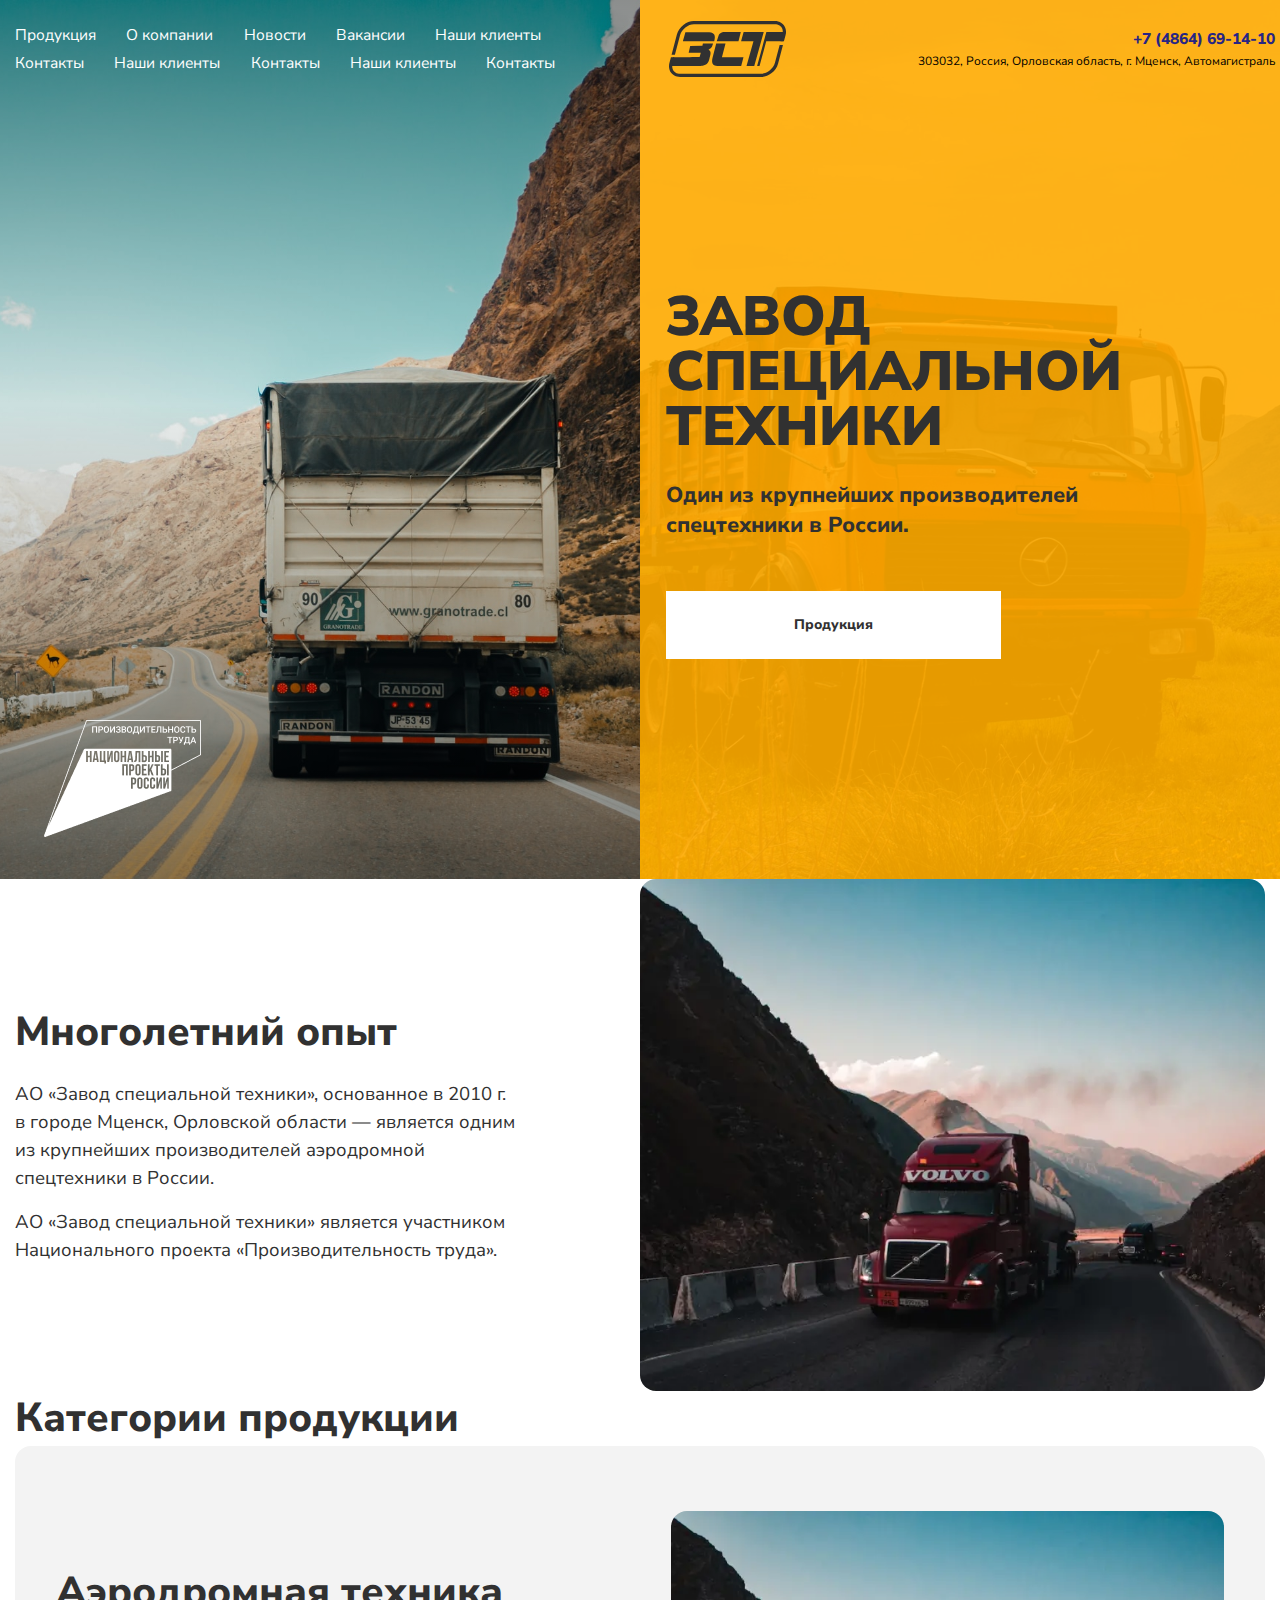
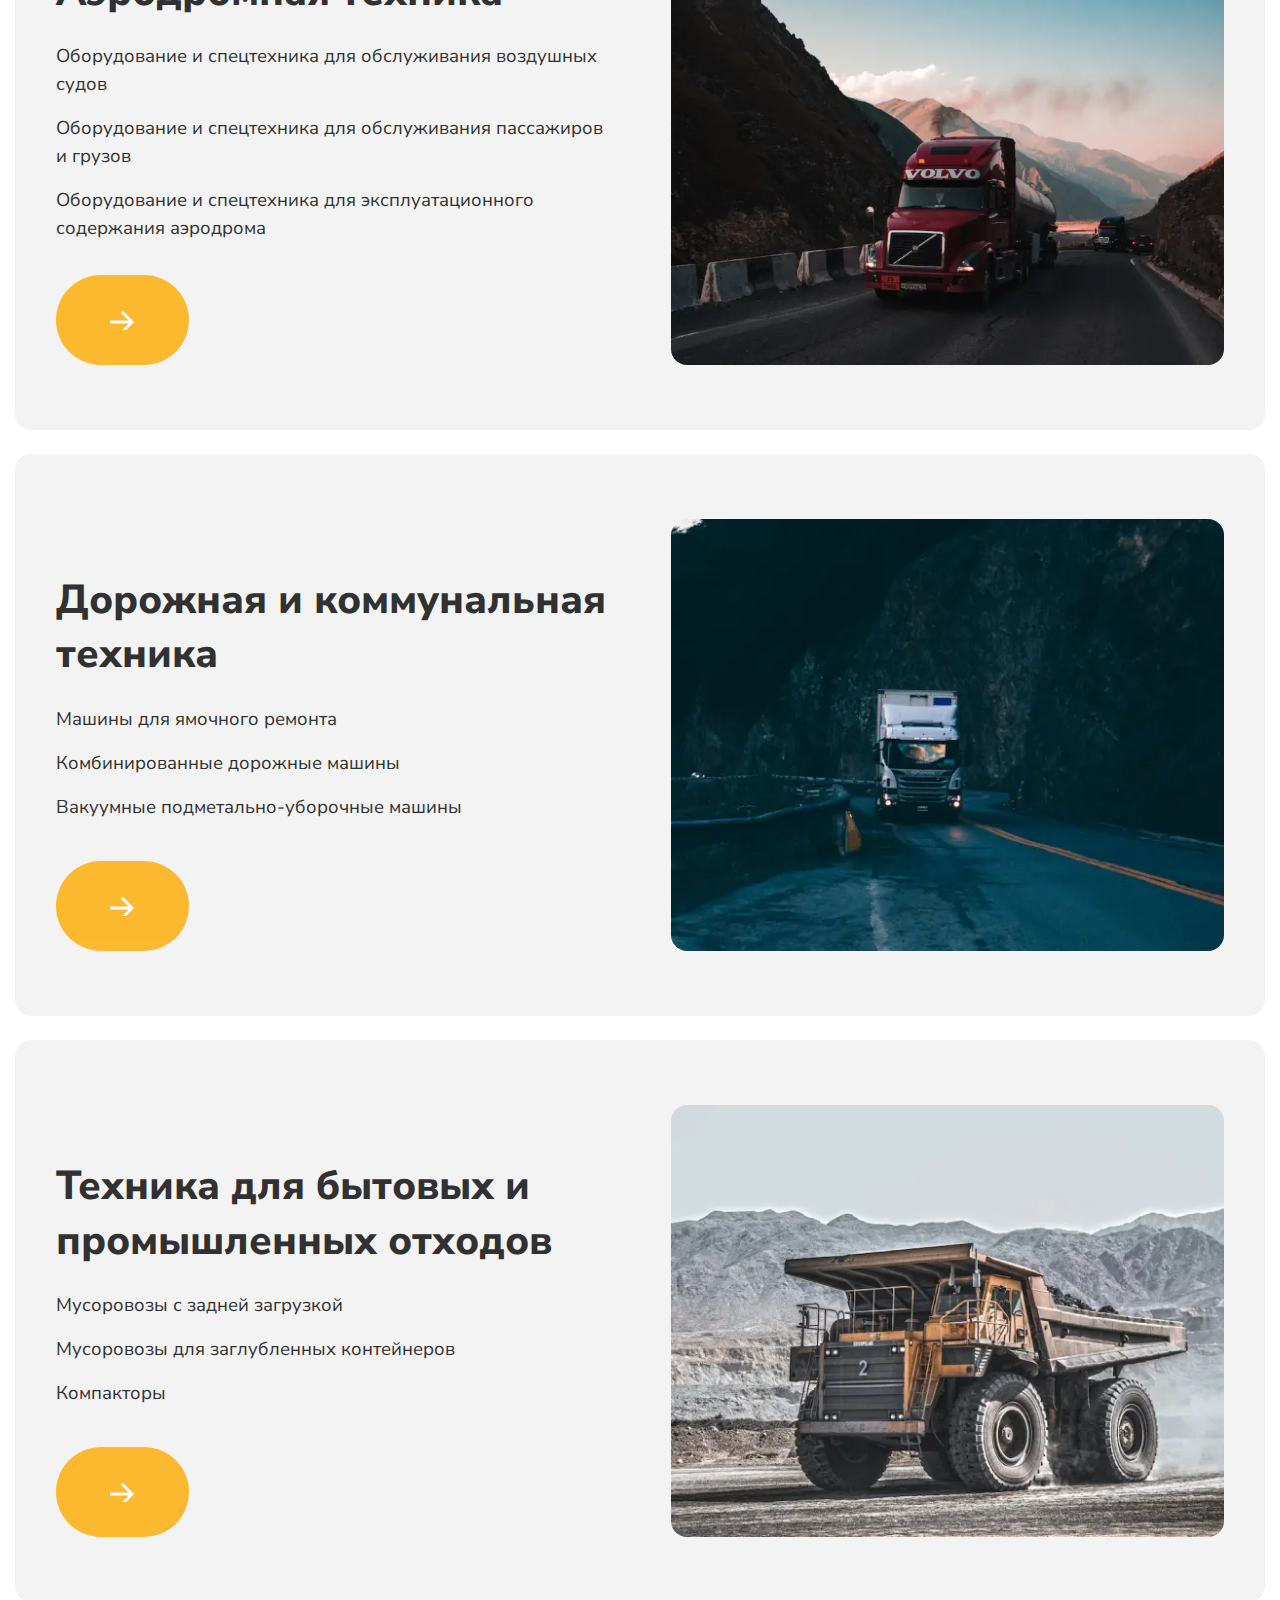
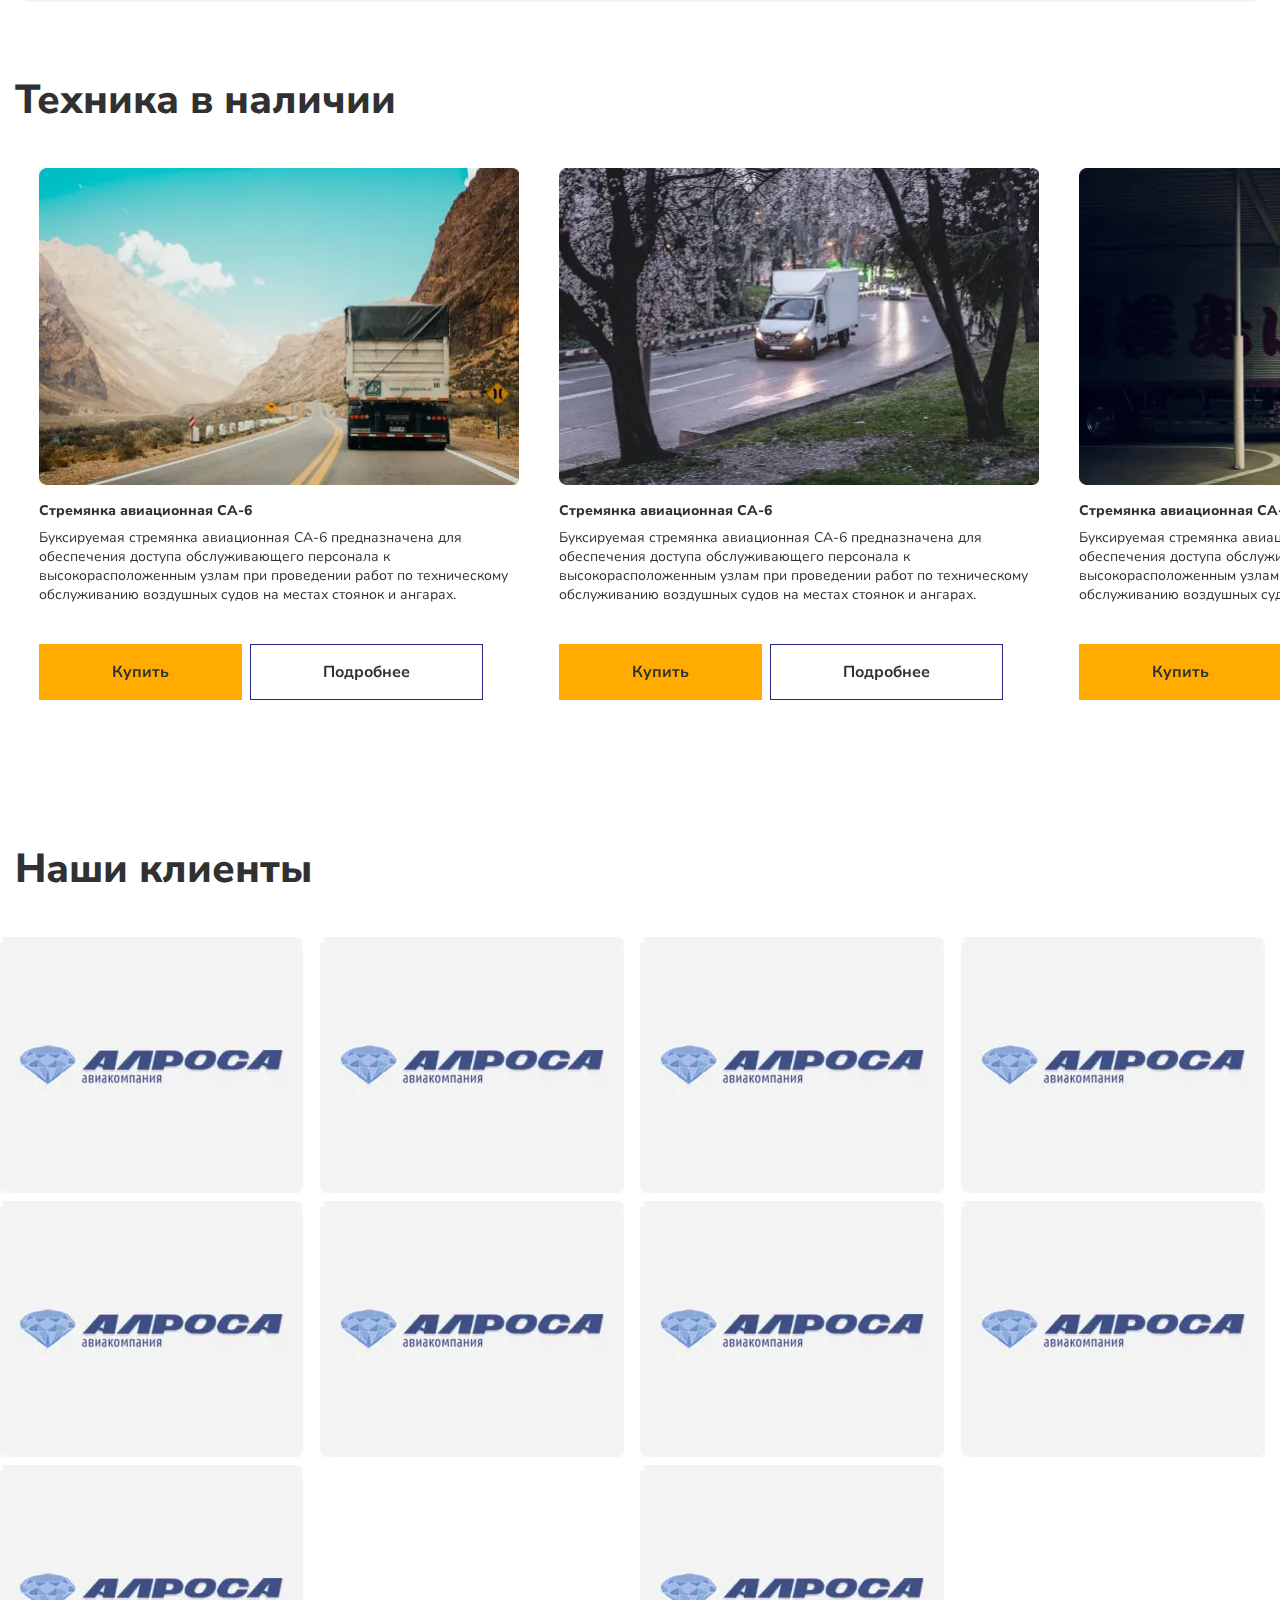
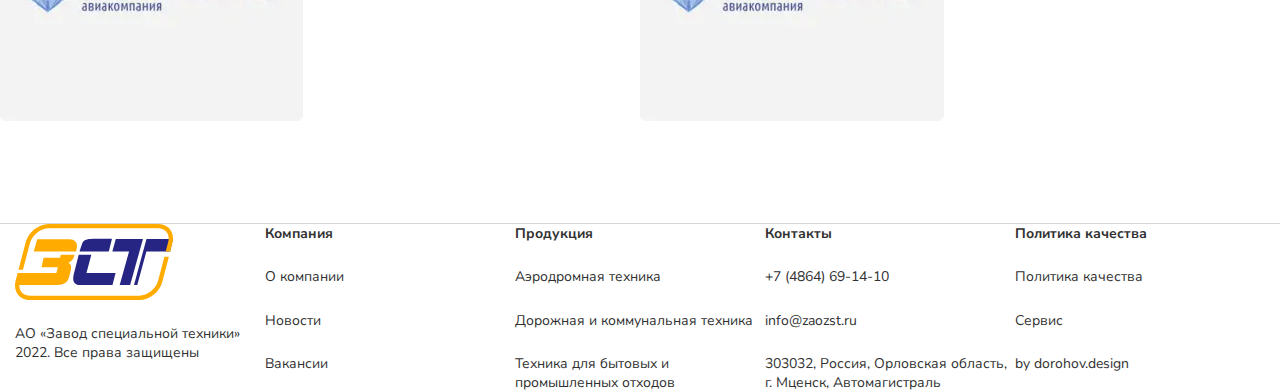
==== index.html @ 59c5faac "м3" ====
<!DOCTYPE html>
<html lang="ru">

<head>
	<title>Главная</title>
	<meta charset="UTF-8">
	<meta name="format-detection" content="telephone=no">
	<!-- <style>body{opacity: 0;}</style> -->
	<link rel="stylesheet" href="css/style.min.css?_v=20220920080223">
	<link rel="shortcut icon" href="favicon.ico">
	<!-- <meta name="robots" content="noindex, nofollow"> -->
	<meta name="viewport" content="width=device-width, initial-scale=1.0">
</head>

<body>
	<div class="wrapper">
		<header class="header">
			<div class="header__container header__container_wide">
				<div class="header__body">
					<div class="header__menu menu">
						<button type="button" class="menu__icon icon-menu"><span></span></button>
						<nav class="menu__body">
							<ul class="menu__list">
								<li class="menu__item"><a href="#" class="menu__link">Продукция</a></li>
								<li class="menu__item"><a href="#" class="menu__link">О компании</a></li>
								<li class="menu__item"><a href="#" class="menu__link">Новости</a></li>
								<li class="menu__item"><a href="#" class="menu__link">Вакансии</a></li>
								<li class="menu__item"><a href="#" class="menu__link">Наши клиенты</a></li>
								<li class="menu__item"><a href="#" class="menu__link">Контакты</a></li>
								<li class="menu__item"><a href="#" class="menu__link">Наши клиенты</a></li>
								<li class="menu__item"><a href="#" class="menu__link">Контакты</a></li>
								<li class="menu__item"><a href="#" class="menu__link">Наши клиенты</a></li>
								<li class="menu__item"><a href="#" class="menu__link">Контакты</a></li>
							</ul>
						</nav>
					</div>
					<div class="header__item">
						<a href="#" class="logo">
							<img class="logo__image" src="img/logo.svg" alt="logo">
						</a>
						<div data-da=".menu__body,767,last" class="header__info info-header">
							<div class="info-header__link">
								<a href="tel:+74864691410" class="callback">+7 (4864) 69-14-10</a>
							</div>
							<div class="info-header__mail">
								<a href="mailto:info@zaozst.ru" class="mail">info@zaozst.ru</a>
							</div>
							<a href="#" class="adress">303032, Россия, Орловская область,
								г. Мценск, Автомагистраль</a>
						</div>
					</div>
				</div>
			</div>
		</header>
		<main class="page">
			<div class="page__info info">
				<div class="info__content content-info">
					<div class="content-info__image"><img src="img/mainpage/info/info-second.svg" alt=""></div>
					<div class="content-info__container">
						<div class="content-info__body">
							<h1 class="content-info__title title">ЗАВОД СПЕЦИАЛЬНОЙ ТЕХНИКИ</h1>
							<p class="content-info__text">Один из крупнейших производителей
								спецтехники в России.</p>
							<a href="#" class="button">Продукция</a>
						</div>
					</div>
				</div>
				<div class="info__image">
					<img src="img/mainpage/info/info-first.svg" alt="image">
				</div>
			</div>
			<div class="experience">
				<div class="experience__container">
					<div class="experience__content">
						<h3 class="experience__subtitle subtitle">Многолетний опыт</h3>
						<p class="experience__text">АО «Завод специальной техники», основанное в 2010 г. в городе Мценск,
							Орловской области — является одним из крупнейших
							производителей аэродромной спецтехники в России.</p>
						<p class="experience__text">АО «Завод специальной техники» является участником Национального проекта
							«Производительность труда».</p>
					</div>
					<div class="experience__image">
						<picture><source srcset="img/mainpage/info/experience-image.webp" type="image/webp"><img src="img/mainpage/info/experience-image.jpg" alt="image"></picture>
					</div>
				</div>
			</div>
			<div class="categories">
				<div class="categories__container">
					<h2 class="categories__subtitle subtitle">Категории продукции</h2>
					<div class="categories__body">
						<div class="categories__item">
							<div class="categories__content">
								<div class="categories__inner">
									<h3 class="categories__subtitle-last subtitle">Аэродромная техника</h3>
									<ul class="categories__list">
										<li class="categories__item">
											Оборудование и спецтехника для обслуживания воздушных судов
										</li>
										<li class="categories__item">
											Оборудование и спецтехника для обслуживания пассажиров и грузов
										</li>
										<li class="categories__item">
											Оборудование и спецтехника для эксплуатационного содержания аэродрома
										</li>
									</ul>
								</div>
								<a href="#" class="arrow"></a>
							</div>
							<div class="categories__image">
								<picture><source srcset="img/mainpage/info/experience-image.webp" type="image/webp"><img src="img/mainpage/info/experience-image.jpg" alt="image"></picture>
							</div>
						</div>
					</div>
					<div class="categories__body">
						<div class="categories__item">
							<div class="categories__content">
								<div class="categories__inner">
									<h3 class="categories__subtitle-last subtitle">Дорожная и
										коммунальная техника</h3>
									<ul class="categories__list">
										<li class="categories__item">
											Машины для ямочного ремонта
										</li>
										<li class="categories__item">
											Комбинированные дорожные машины
										</li>
										<li class="categories__item">
											Вакуумные подметально-уборочные машины
										</li>
									</ul>
								</div>
								<a href="#" class="arrow"></a>
							</div>
							<div class="categories__image">
								<picture><source srcset="img/mainpage/info/01.webp" type="image/webp"><img src="img/mainpage/info/01.jpg" alt="image"></picture>
							</div>
						</div>
					</div>
					<div class="categories__body">
						<div class="categories__item">
							<div class="categories__content">
								<div class="categories__inner">
									<h3 class="categories__subtitle-last subtitle">Техника для бытовых
										и
										промышленных отходов</h3>
									<ul class="categories__list">
										<li class="categories__item">
											Мусоровозы с задней загрузкой
										</li>
										<li class="categories__item">
											Мусоровозы для заглубленных контейнеров
										</li>
										<li class="categories__item">
											Компакторы
										</li>
									</ul>
								</div>
								<a href="#" class="arrow"></a>
							</div>
							<div class="categories__image">
								<picture><source srcset="img/mainpage/info/02.webp" type="image/webp"><img src="img/mainpage/info/02.jpg" alt="image"></picture>
							</div>
						</div>
					</div>
				</div>
			</div>
			<div class="equipment">
				<div class="equipment__container">
					<h3 class="equipment__subtitle subtitle">Техника в наличии</h3>
				</div>
				<div class="equipment__slider swiper">
					<div class="equipment__wrapper swiper-wrapper">
						<div class="equipment__slide swiper-slide slide-equipment">
							<div class="slide-equipment__body">
								<div class="slide-equipment__image">
									<picture><source srcset="img/mainpage/info/small-head.webp" type="image/webp"><img src="img/mainpage/info/small-head.jpg" alt="image"></picture>
								</div>
								<div class="slide-equipment__content">
									<h3 class="slide-equipment__label label">Стремянка авиационная СА-6</h3>
									<p class="slide-equipment__text">Буксируемая стремянка авиационная СА-6 предназначена
										для обеспечения доступа обслуживающего персонала
										к высокорасположенным узлам при проведении работ
										по техническому обслуживанию воздушных судов на местах
										стоянок и ангарах.</p>
								</div>
								<div class="slide-equipment__buttons">
									<a href="#" class="buy">Купить</a>
									<a href="#" class="more">Подробнее</a>
								</div>
							</div>
						</div>
						<div class="equipment__slide swiper-slide slide-equipment">
							<div class="slide-equipment__body">
								<div class="slide-equipment__image">
									<picture><source srcset="img/mainpage/info/ca-6.webp" type="image/webp"><img src="img/mainpage/info/ca-6.jpg" alt="image"></picture>
								</div>
								<div class="slide-equipment__content">
									<h3 class="slide-equipment__label label">Стремянка авиационная СА-6</h3>
									<p class="slide-equipment__text">Буксируемая стремянка авиационная СА-6 предназначена
										для обеспечения доступа обслуживающего персонала
										к высокорасположенным узлам при проведении работ
										по техническому обслуживанию воздушных судов на местах
										стоянок и ангарах.</p>
								</div>
								<div class="slide-equipment__buttons">
									<a href="#" class="buy">Купить</a>
									<a href="#" class="more">Подробнее</a>
								</div>
							</div>
						</div>
						<div class="equipment__slide swiper-slide slide-equipment">
							<div class="slide-equipment__body">
								<div class="slide-equipment__image">
									<picture><source srcset="img/mainpage/info/03.webp" type="image/webp"><img src="img/mainpage/info/03.jpg" alt="image"></picture>
								</div>
								<div class="slide-equipment__content">
									<h3 class="slide-equipment__label label">Стремянка авиационная СА-6</h3>
									<p class="slide-equipment__text">Буксируемая стремянка авиационная СА-6 предназначена
										для обеспечения доступа обслуживающего персонала
										к высокорасположенным узлам при проведении работ
										по техническому обслуживанию воздушных судов на местах
										стоянок и ангарах.</p>
								</div>
								<div class="slide-equipment__buttons">
									<a href="#" class="buy">Купить</a>
									<a href="#" class="more">Подробнее</a>
								</div>
							</div>
						</div>
						<div class="equipment__slide swiper-slide slide-equipment">
							<div class="slide-equipment__body">
								<div class="slide-equipment__image">
									<picture><source srcset="img/mainpage/info/04.webp" type="image/webp"><img src="img/mainpage/info/04.jpg" alt="image"></picture>
								</div>
								<div class="slide-equipment__content">
									<h3 class="slide-equipment__label label">Стремянка авиационная СА-6</h3>
									<p class="slide-equipment__text">Буксируемая стремянка авиационная СА-6 предназначена
										для обеспечения доступа обслуживающего персонала
										к высокорасположенным узлам при проведении работ
										по техническому обслуживанию воздушных судов на местах
										стоянок и ангарах.</p>
								</div>
								<div class="slide-equipment__buttons">
									<a href="#" class="buy">Купить</a>
									<a href="#" class="more">Подробнее</a>
								</div>
							</div>
						</div>
						<div class="equipment__slide swiper-slide slide-equipment">
							<div class="slide-equipment__body">
								<div class="slide-equipment__image">
									<picture><source srcset="img/mainpage/info/small-head.webp" type="image/webp"><img src="img/mainpage/info/small-head.jpg" alt="image"></picture>
								</div>
								<div class="slide-equipment__content">
									<h3 class="slide-equipment__label label">Стремянка авиационная СА-6</h3>
									<p class="slide-equipment__text">Буксируемая стремянка авиационная СА-6 предназначена
										для обеспечения доступа обслуживающего персонала
										к высокорасположенным узлам при проведении работ
										по техническому обслуживанию воздушных судов на местах
										стоянок и ангарах.</p>
								</div>
								<div class="slide-equipment__buttons">
									<a href="#" class="buy">Купить</a>
									<a href="#" class="more">Подробнее</a>
								</div>
							</div>
						</div>
					</div>
				</div>
			</div>
			<div class="our-clients">
				<div class="our-clients__container">
					<h3 class="equipment__subtitle subtitle">Наши клиенты</h3>
					<div class="our-clients__items">
						<div class="our-clients__item">
							<picture><source srcset="img/mainpage/info/client.webp" type="image/webp"><img src="img/mainpage/info/client.jpg" alt="image"></picture>
						</div>
						<div class="our-clients__item">
							<picture><source srcset="img/mainpage/info/client.webp" type="image/webp"><img src="img/mainpage/info/client.jpg" alt="image"></picture>
						</div>
						<div class="our-clients__item">
							<picture><source srcset="img/mainpage/info/client.webp" type="image/webp"><img src="img/mainpage/info/client.jpg" alt="image"></picture>
						</div>
						<div class="our-clients__item">
							<picture><source srcset="img/mainpage/info/client.webp" type="image/webp"><img src="img/mainpage/info/client.jpg" alt="image"></picture>
						</div>
						<div class="our-clients__item">
							<picture><source srcset="img/mainpage/info/client.webp" type="image/webp"><img src="img/mainpage/info/client.jpg" alt="image"></picture>
						</div>
						<div class="our-clients__item">
							<picture><source srcset="img/mainpage/info/client.webp" type="image/webp"><img src="img/mainpage/info/client.jpg" alt="image"></picture>
						</div>
						<div class="our-clients__item">
							<picture><source srcset="img/mainpage/info/client.webp" type="image/webp"><img src="img/mainpage/info/client.jpg" alt="image"></picture>
						</div>
						<div class="our-clients__item">
							<picture><source srcset="img/mainpage/info/client.webp" type="image/webp"><img src="img/mainpage/info/client.jpg" alt="image"></picture>
						</div>
						<div class="our-clients__item">
							<picture><source srcset="img/mainpage/info/client.webp" type="image/webp"><img src="img/mainpage/info/client.jpg" alt="image"></picture>
						</div>
						<div class="our-clients__item">
							<picture><source srcset="img/mainpage/info/client.webp" type="image/webp"><img src="img/mainpage/info/client.jpg" alt="image"></picture>
						</div>
					</div>
				</div>
			</div>
		</main>
		<footer class="footer">
			<div class="footer__container">
				<div class="footer__items">
					<div class="footer__item item-footer ">
						<a href="#" class="logo-colorful">
							<img src="img/mainpage/info/logo-col.svg" alt="logo">
						</a>
						<a href="#" class="item-footer__link">АО «Завод специальной техники»
							2022. Все права защищены</a>
					</div>
					<div class="footer__item item-footer">
						<h4 class="headline">Компания</h4>
						<ul class="item-footer__list">
							<li class="item-footer__item">
								<a href="#" class="item-footer__link">О компании</a>
							</li>
							<li class="item-footer__item">
								<a href="#" class="item-footer__link">Новости</a>
							</li>
							<li class="item-footer__item">
								<a href="#" class="item-footer__link">Вакансии</a>
							</li>
						</ul>
					</div>
					<div class="footer__item item-footer">
						<h4 class="headline">Продукция</h4>
						<ul class="item-footer__list">
							<li class="item-footer__item">
								<a href="#" class="item-footer__link">Аэродромная
									техника</a>
							</li>
							<li class="item-footer__item">
								<a href="#" class="item-footer__link">Дорожная и
									коммунальная техника</a>
							</li>
							<li class="item-footer__item">
								<a href="#" class="item-footer__link">Техника для бытовых
									и
									промышленных отходов</a>
							</li>
						</ul>
					</div>
					<div class="footer__item item-footer">
						<h4 class="headline">Контакты</h4>
						<ul class="item-footer__list">
							<li class="item-footer__item">
								<a href="#" class="item-footer__link">+7 (4864) 69-14-10
								</a>
							</li>
							<li class="item-footer__item">
								<a href="#" class="item-footer__link">info@zaozst.ru
								</a>
							</li>
							<li class="item-footer__item">
								<a href="#" class="item-footer__link">
									303032, Россия, Орловская область,
									г. Мценск, Автомагистраль
								</a>
							</li>
						</ul>
					</div>
					<div class="footer__item item-footer">
						<h4 class="headline">Политика качества</h4>
						<ul class="item-footer__list">
							<li class="item-footer__item">
								<a href="#" class="item-footer__link">Политика качества</a>
							</li>
							<li class="item-footer__item">
								<a href="#" class="item-footer__link">Сервис</a>
							</li>
							<li class="item-footer__item">
								<a href="#" class="item-footer__link">by dorohov.design</a>
							</li>
						</ul>
					</div>
				</div>
			</div>
		</footer>
	</div>
	<!-- 
<div id="popup" aria-hidden="true" class="popup">
	<div class="popup__wrapper">
		<div class="popup__content">
			<button data-close type="button" class="popup__close">Закрыть</button>
			<div class="popup__text">
			</div>
		</div>
	</div>
</div>
 -->

	<script src="js/app.min.js?_v=20220920080223"></script>
</body>

</html>
---- css/style.min.css ----
@charset "UTF-8";@import url(https://fonts.googleapis.com/css?family=Nunito+Sans:regular,600,800,900&display=swap);*{padding:0;margin:0;border:0}*,:after,:before{-webkit-box-sizing:border-box;box-sizing:border-box}body,html{height:100%;min-width:320px}body{color:#313131;line-height:1;font-family:"Nunito Sans";font-size:.875rem;-ms-text-size-adjust:100%;-moz-text-size-adjust:100%;-webkit-text-size-adjust:100%;-webkit-font-smoothing:antialiased;-moz-osx-font-smoothing:grayscale}button,input,textarea{font-family:"Nunito Sans";font-size:inherit}button{cursor:pointer;color:inherit;background-color:inherit}a{color:inherit}a:link,a:visited{text-decoration:none}a:hover{text-decoration:none}ul li{list-style:none}img{vertical-align:top}h1,h2,h3,h4,h5,h6{font-weight:inherit;font-size:inherit}.menu-open body{background:rgba(49,49,49,.5058823529);opacity:.8;border-radius:0}.lock body{overflow:hidden;-ms-touch-action:none;touch-action:none}.wrapper{min-height:100%;display:-webkit-box;display:-ms-flexbox;display:flex;-webkit-box-orient:vertical;-webkit-box-direction:normal;-ms-flex-direction:column;flex-direction:column;overflow:hidden}.wrapper>main{-webkit-box-flex:1;-ms-flex:1 1 auto;flex:1 1 auto}.wrapper>*{min-width:0}[class*=__container]{max-width:95.125rem;-webkit-box-sizing:content-box;box-sizing:content-box;margin:0 auto;padding:0 .9375rem}[class*=__container_wide]{max-width:109.6875rem;padding:0 32px}[class*=-ibg]{position:relative}[class*=-ibg] img{position:absolute;width:100%;height:100%;top:0;left:0;-o-object-fit:cover;object-fit:cover}[class*=-ibg_contain] img{-o-object-fit:contain;object-fit:contain}.title{font-weight:900;line-height:.9886363636}@supports (font-size:clamp(3.125rem ,1.9516932271rem + 1.8924302789vw ,5.5rem)){.title{font-size:clamp(3.125rem ,1.9516932271rem + 1.8924302789vw ,5.5rem)}}@supports not (font-size:clamp(3.125rem ,1.9516932271rem + 1.8924302789vw ,5.5rem)){.title{font-size:calc(3.125rem + 2.375 * (100vw - 62rem)/ 125.5)}}.button{background-color:#fff;font-weight:800;line-height:1.375;display:inline-block;padding:24px 128px;-webkit-transition:all .2s ease 0s;-o-transition:all .2s ease 0s;transition:all .2s ease 0s}@supports (font-size:clamp(1.5rem ,1.5rem + 0vw ,1.5rem)){.button{font-size:clamp(1.5rem ,1.5rem + 0 ,1.5rem)}}@supports not (font-size:clamp(1.5rem ,1.5rem + 0vw ,1.5rem)){.button{font-size:calc(1.5rem + 0 * (100vw - 20rem)/ 77)}}.subtitle{font-weight:800;line-height:1.3541666667}@supports (font-size:clamp(1.5rem ,-0.0278514589rem + 3.1830238727vw ,3rem)){.subtitle{font-size:clamp(1.5rem ,-.0278514589rem + 3.1830238727vw ,3rem)}}@supports not (font-size:clamp(1.5rem ,-0.0278514589rem + 3.1830238727vw ,3rem)){.subtitle{font-size:calc(1.5rem + 1.5 * (100vw - 48rem)/ 47.125)}}.header{position:absolute;top:0;left:0;width:100%;z-index:500}@supports (height:clamp(4rem ,1.7082228117rem + 4.774535809vw ,6.25rem)){.header{height:clamp(4rem ,1.7082228117rem + 4.774535809vw ,6.25rem)}}@supports not (height:clamp(4rem ,1.7082228117rem + 4.774535809vw ,6.25rem)){.header{height:calc(4rem + 2.25 * (100vw - 48rem)/ 47.125)}}.header__inner{-webkit-box-flex:1;-ms-flex-positive:1;flex-grow:1}.header__body{display:-webkit-box;display:-ms-flexbox;display:flex;-webkit-box-pack:justify;-ms-flex-pack:justify;justify-content:space-between;-webkit-box-align:center;-ms-flex-align:center;align-items:center;-webkit-column-gap:10px;-moz-column-gap:10px;column-gap:10px}@supports (padding-top:clamp(1.125rem ,0.8703580902rem + 0.5305039788vw ,1.375rem)){.header__body{padding-top:clamp(1.125rem ,.8703580902rem + .5305039788vw ,1.375rem)}}@supports not (padding-top:clamp(1.125rem ,0.8703580902rem + 0.5305039788vw ,1.375rem)){.header__body{padding-top:calc(1.125rem + .25 * (100vw - 48rem)/ 47.125)}}@supports (padding-bottom:clamp(1.125rem ,0.8703580902rem + 0.5305039788vw ,1.375rem)){.header__body{padding-bottom:clamp(1.125rem ,.8703580902rem + .5305039788vw ,1.375rem)}}@supports not (padding-bottom:clamp(1.125rem ,0.8703580902rem + 0.5305039788vw ,1.375rem)){.header__body{padding-bottom:calc(1.125rem + .25 * (100vw - 48rem)/ 47.125)}}.header__item{display:-webkit-box;display:-ms-flexbox;display:flex;-webkit-box-align:center;-ms-flex-align:center;align-items:center;-webkit-box-pack:justify;-ms-flex-pack:justify;justify-content:space-between}.header__info{display:-webkit-box;display:-ms-flexbox;display:flex;-webkit-box-orient:vertical;-webkit-box-direction:normal;-ms-flex-direction:column;flex-direction:column}.menu__list{display:-webkit-box;display:-ms-flexbox;display:flex;row-gap:7px;-webkit-box-align:center;-ms-flex-align:center;align-items:center;-ms-flex-wrap:wrap;flex-wrap:wrap}@supports ((-moz-column-gap:clamp(0.625rem ,-1.2848143236rem + 3.9787798408vw ,2.5rem)) or (column-gap:clamp(0.625rem ,-1.2848143236rem + 3.9787798408vw ,2.5rem))){.menu__list{-webkit-column-gap:clamp(.625rem ,-1.2848143236rem + 3.9787798408vw ,2.5rem);-moz-column-gap:clamp(.625rem ,-1.2848143236rem + 3.9787798408vw ,2.5rem);column-gap:clamp(.625rem ,-1.2848143236rem + 3.9787798408vw ,2.5rem)}}@supports not ((-moz-column-gap:clamp(0.625rem ,-1.2848143236rem + 3.9787798408vw ,2.5rem)) or (column-gap:clamp(0.625rem ,-1.2848143236rem + 3.9787798408vw ,2.5rem))){.menu__list{-webkit-column-gap:calc(.625rem + 1.875 * (100vw - 48rem)/ 47.125);-moz-column-gap:calc(.625rem + 1.875 * (100vw - 48rem)/ 47.125);column-gap:calc(.625rem + 1.875 * (100vw - 48rem)/ 47.125)}}.menu__link{font-family:"Nunito Sans";line-height:1.375;color:#fff}@supports (font-size:clamp(0.875rem ,0.8425324675rem + 0.1623376623vw ,1rem)){.menu__link{font-size:clamp(.875rem ,.8425324675rem + .1623376623vw ,1rem)}}@supports not (font-size:clamp(0.875rem ,0.8425324675rem + 0.1623376623vw ,1rem)){.menu__link{font-size:calc(.875rem + .125 * (100vw - 20rem)/ 77)}}.logo{visibility:visible;opacity:1;-webkit-transition:opacity .3 ease 0s;-o-transition:opacity .3 ease 0s;transition:opacity .3 ease 0s}.menu-open .logo{visibility:hidden;opacity:0}.info-header__link:not(:last-child){margin-bottom:4px}.info-header__mail{line-height:1.3571428571;color:#313131}@supports (font-size:clamp(0.875rem ,0.7557251908rem + 0.5089058524vw ,1rem)){.info-header__mail{font-size:clamp(.875rem ,.7557251908rem + .5089058524vw ,1rem)}}@supports not (font-size:clamp(0.875rem ,0.7557251908rem + 0.5089058524vw ,1rem)){.info-header__mail{font-size:calc(.875rem + .125 * (100vw - 23.4375rem)/ 24.5625)}}.callback{font-weight:800;line-height:1.375;text-align:right;color:#272584}@supports (font-size:clamp(0.875rem ,0.8425324675rem + 0.1623376623vw ,1rem)){.callback{font-size:clamp(.875rem ,.8425324675rem + .1623376623vw ,1rem)}}@supports not (font-size:clamp(0.875rem ,0.8425324675rem + 0.1623376623vw ,1rem)){.callback{font-size:calc(.875rem + .125 * (100vw - 20rem)/ 77)}}.adress{font-size:.75rem;line-height:1.3333333333;text-align:right;color:#000}.icon-menu{display:none}.footer{border-top:1px solid rgba(49,49,49,.199)}@supports (padding-top:clamp(3rem ,3rem + 0vw ,3rem)){.footer{padding-top:clamp(3rem ,3rem + 0 ,3rem)}}@supports not (padding-top:clamp(3rem ,3rem + 0vw ,3rem)){.footer{padding-top:calc(3rem + 0 * (100vw - 20rem)/ 77)}}@supports (padding-bottom:clamp(4rem ,4rem + 0vw ,4rem)){.footer{padding-bottom:clamp(4rem ,4rem + 0 ,4rem)}}@supports not (padding-bottom:clamp(4rem ,4rem + 0vw ,4rem)){.footer{padding-bottom:calc(4rem + 0 * (100vw - 20rem)/ 77)}}.footer__items{display:-webkit-box;display:-ms-flexbox;display:flex;-ms-flex-wrap:wrap;flex-wrap:wrap}.footer__item{-webkit-box-flex:0;-ms-flex:0 0 20%;flex:0 0 20%}.item-footer{display:-webkit-box;display:-ms-flexbox;display:flex;-webkit-box-orient:vertical;-webkit-box-direction:normal;-ms-flex-direction:column;flex-direction:column;row-gap:24px}.item-footer__link{line-height:1.375}@supports (font-size:clamp(1rem ,1rem + 0vw ,1rem)){.item-footer__link{font-size:clamp(1rem ,1rem + 0 ,1rem)}}@supports not (font-size:clamp(1rem ,1rem + 0vw ,1rem)){.item-footer__link{font-size:calc(1rem + 0 * (100vw - 20rem)/ 77)}}.item-footer__list{display:-webkit-box;display:-ms-flexbox;display:flex;-webkit-box-orient:vertical;-webkit-box-direction:normal;-ms-flex-direction:column;flex-direction:column;row-gap:24px}.headline{font-weight:700;line-height:1.375}@supports (font-size:clamp(1rem ,1rem + 0vw ,1rem)){.headline{font-size:clamp(1rem ,1rem + 0 ,1rem)}}@supports not (font-size:clamp(1rem ,1rem + 0vw ,1rem)){.headline{font-size:calc(1rem + 0 * (100vw - 20rem)/ 77)}}.info__content{display:-webkit-box;display:-ms-flexbox;display:flex;-webkit-box-ordinal-group:3;-ms-flex-order:2;order:2}.info__image{position:relative;padding-bottom:52%;-webkit-box-ordinal-group:2;-ms-flex-order:1;order:1;-webkit-box-flex:0;-ms-flex:0 0 50%;flex:0 0 50%}.no-webp .info__image::after{background:url(../img/mainpage/info/icon.png) 0 0 no-repeat}.info__image::after{content:"";position:absolute;bottom:42px;width:157px;height:117px}@supports (left:clamp(0.0000000625rem ,-0.9090908304rem + 4.5454544643vw ,3.5rem)){.info__image::after{left:clamp(.0000000625rem ,-.9090908304rem + 4.5454544643vw ,3.5rem)}}@supports not (left:clamp(0.0000000625rem ,-0.9090908304rem + 4.5454544643vw ,3.5rem)){.info__image::after{left:calc(.0000000625rem + 3.4999999375 * (100vw - 20rem)/ 77)}}.info__image img{max-width:100%;position:absolute;width:100%;height:100%;-o-object-fit:cover;object-fit:cover}.content-info{position:relative}.content-info__container{display:-webkit-box;display:-ms-flexbox;display:flex;margin:0}@supports (margin-bottom:clamp(0.5rem ,0.1103896104rem + 1.9480519481vw ,2rem)){.content-info__title{margin-bottom:clamp(.5rem ,.1103896104rem + 1.9480519481vw ,2rem)}}@supports not (margin-bottom:clamp(0.5rem ,0.1103896104rem + 1.9480519481vw ,2rem)){.content-info__title{margin-bottom:calc(.5rem + 1.5 * (100vw - 20rem)/ 77)}}.content-info__body{position:relative;padding-top:290px;padding-bottom:220px}@supports (padding-left:clamp(0.0000000625rem ,-1.0416665625rem + 2.1701388021vw ,1.5625rem)){.content-info__body{padding-left:clamp(.0000000625rem ,-1.0416665625rem + 2.1701388021vw ,1.5625rem)}}@supports not (padding-left:clamp(0.0000000625rem ,-1.0416665625rem + 2.1701388021vw ,1.5625rem)){.content-info__body{padding-left:calc(.0000000625rem + 1.5624999375 * (100vw - 48rem)/ 72)}}.content-info__text{font-weight:800;line-height:1.375}@supports (font-size:clamp(0.875rem ,0.6755319149rem + 0.8510638298vw ,1.5rem)){.content-info__text{font-size:clamp(.875rem ,.6755319149rem + .8510638298vw ,1.5rem)}}@supports not (font-size:clamp(0.875rem ,0.6755319149rem + 0.8510638298vw ,1.5rem)){.content-info__text{font-size:calc(.875rem + .625 * (100vw - 23.4375rem)/ 73.4375)}}@supports (margin-bottom:clamp(2rem ,1.6103896104rem + 1.9480519481vw ,3.5rem)){.content-info__text:not(:last-child){margin-bottom:clamp(2rem ,1.6103896104rem + 1.9480519481vw ,3.5rem)}}@supports not (margin-bottom:clamp(2rem ,1.6103896104rem + 1.9480519481vw ,3.5rem)){.content-info__text:not(:last-child){margin-bottom:calc(2rem + 1.5 * (100vw - 20rem)/ 77)}}.content-info__image img{max-width:100%;position:absolute;top:0;left:0;width:50%;height:100%;-o-object-fit:cover;object-fit:cover;z-index:-1}@supports (padding-top:clamp(5rem ,5rem + 0vw ,5rem)){.experience{padding-top:clamp(5rem ,5rem + 0 ,5rem)}}@supports not (padding-top:clamp(5rem ,5rem + 0vw ,5rem)){.experience{padding-top:calc(5rem + 0 * (100vw - 20rem)/ 77)}}@supports (padding-bottom:clamp(5rem ,5rem + 0vw ,5rem)){.experience{padding-bottom:clamp(5rem ,5rem + 0 ,5rem)}}@supports not (padding-bottom:clamp(5rem ,5rem + 0vw ,5rem)){.experience{padding-bottom:calc(5rem + 0 * (100vw - 20rem)/ 77)}}.experience__container{display:-webkit-box;display:-ms-flexbox;display:flex}@supports (margin-bottom:clamp(1rem ,0.4927344782rem + 1.0568031704vw ,1.5rem)){.experience__subtitle{margin-bottom:clamp(1rem ,.4927344782rem + 1.0568031704vw ,1.5rem)}}@supports not (margin-bottom:clamp(1rem ,0.4927344782rem + 1.0568031704vw ,1.5rem)){.experience__subtitle{margin-bottom:calc(1rem + .5 * (100vw - 48rem)/ 47.3125)}}.experience__content{-ms-flex-item-align:center;-ms-grid-row-align:center;align-self:center;-webkit-box-flex:0;-ms-flex:0 1 50%;flex:0 1 50%}.experience__content>p:not(:last-child){margin-bottom:16px}@supports (padding-right:clamp(2.5rem ,-5.2357992074rem + 16.1162483487vw ,10.125rem)){.experience__content{padding-right:clamp(2.5rem ,-5.2357992074rem + 16.1162483487vw ,10.125rem)}}@supports not (padding-right:clamp(2.5rem ,-5.2357992074rem + 16.1162483487vw ,10.125rem)){.experience__content{padding-right:calc(2.5rem + 7.625 * (100vw - 48rem)/ 47.3125)}}.experience__text{line-height:1.5}@supports (font-size:clamp(1rem ,0.7544757033rem + 0.5115089514vw ,1.25rem)){.experience__text{font-size:clamp(1rem ,.7544757033rem + .5115089514vw ,1.25rem)}}@supports not (font-size:clamp(1rem ,0.7544757033rem + 0.5115089514vw ,1.25rem)){.experience__text{font-size:calc(1rem + .25 * (100vw - 48rem)/ 48.875)}}.experience__image{-webkit-box-flex:0;-ms-flex:0 0 50%;flex:0 0 50%;border-radius:16px;overflow:hidden;position:relative;padding-bottom:41%}.experience__image img{position:absolute;top:0;left:0;width:100%;height:100%;-o-object-fit:cover;object-fit:cover}@supports (margin-bottom:clamp(2.5rem ,2.5rem + 0vw ,2.5rem)){.categories__subtitle{margin-bottom:clamp(2.5rem ,2.5rem + 0 ,2.5rem)}}@supports not (margin-bottom:clamp(2.5rem ,2.5rem + 0vw ,2.5rem)){.categories__subtitle{margin-bottom:calc(2.5rem + 0 * (100vw - 20rem)/ 77)}}.categories__subtitle-last:not(:last-child){margin-bottom:24px}.categories .categories__body{background:#f3f3f3;border-radius:16px}@supports (padding-top:clamp(2rem ,-5.0857142857rem + 11.4285714286vw ,6rem)){.categories .categories__body{padding-top:clamp(2rem ,-5.0857142857rem + 11.4285714286vw ,6rem)}}@supports not (padding-top:clamp(2rem ,-5.0857142857rem + 11.4285714286vw ,6rem)){.categories .categories__body{padding-top:calc(2rem + 4 * (100vw - 62rem)/ 35)}}@supports (padding-bottom:clamp(2rem ,-5.0857142857rem + 11.4285714286vw ,6rem)){.categories .categories__body{padding-bottom:clamp(2rem ,-5.0857142857rem + 11.4285714286vw ,6rem)}}@supports not (padding-bottom:clamp(2rem ,-5.0857142857rem + 11.4285714286vw ,6rem)){.categories .categories__body{padding-bottom:calc(2rem + 4 * (100vw - 62rem)/ 35)}}@supports (padding-left:clamp(1rem ,-4.3142857143rem + 8.5714285714vw ,4rem)){.categories .categories__body{padding-left:clamp(1rem ,-4.3142857143rem + 8.5714285714vw ,4rem)}}@supports not (padding-left:clamp(1rem ,-4.3142857143rem + 8.5714285714vw ,4rem)){.categories .categories__body{padding-left:calc(1rem + 3 * (100vw - 62rem)/ 35)}}@supports (padding-right:clamp(1rem ,-4.3142857143rem + 8.5714285714vw ,4rem)){.categories .categories__body{padding-right:clamp(1rem ,-4.3142857143rem + 8.5714285714vw ,4rem)}}@supports not (padding-right:clamp(1rem ,-4.3142857143rem + 8.5714285714vw ,4rem)){.categories .categories__body{padding-right:calc(1rem + 3 * (100vw - 62rem)/ 35)}}.categories .categories__body:not(:last-child){margin-bottom:24px}.categories__item{display:-webkit-box;display:-ms-flexbox;display:flex}@supports ((-moz-column-gap:clamp(1.875rem ,-4.4064258912rem + 10.1313320826vw ,5.25rem)) or (column-gap:clamp(1.875rem ,-4.4064258912rem + 10.1313320826vw ,5.25rem))){.categories__item{-webkit-column-gap:clamp(1.875rem ,-4.4064258912rem + 10.1313320826vw ,5.25rem);-moz-column-gap:clamp(1.875rem ,-4.4064258912rem + 10.1313320826vw ,5.25rem);column-gap:clamp(1.875rem ,-4.4064258912rem + 10.1313320826vw ,5.25rem)}}@supports not ((-moz-column-gap:clamp(1.875rem ,-4.4064258912rem + 10.1313320826vw ,5.25rem)) or (column-gap:clamp(1.875rem ,-4.4064258912rem + 10.1313320826vw ,5.25rem))){.categories__item{-webkit-column-gap:calc(1.875rem + 3.375 * (100vw - 62rem)/ 33.3125);-moz-column-gap:calc(1.875rem + 3.375 * (100vw - 62rem)/ 33.3125);column-gap:calc(1.875rem + 3.375 * (100vw - 62rem)/ 33.3125)}}.categories__content{display:-webkit-box;display:-ms-flexbox;display:flex;-webkit-box-orient:vertical;-webkit-box-direction:normal;-ms-flex-direction:column;flex-direction:column;-webkit-box-flex:0;-ms-flex:0 1 50%;flex:0 1 50%;row-gap:32px}.categories__inner{-webkit-box-flex:1;-ms-flex-positive:1;flex-grow:1}.categories__list{line-height:1.5;display:-webkit-box;display:-ms-flexbox;display:flex;-webkit-box-orient:vertical;-webkit-box-direction:normal;-ms-flex-direction:column;flex-direction:column;row-gap:16px}.categories__list:not(:last-child){margin-bottom:16px}@supports (font-size:clamp(1rem ,0.7551020408rem + 0.5102040816vw ,1.25rem)){.categories__list{font-size:clamp(1rem ,.7551020408rem + .5102040816vw ,1.25rem)}}@supports not (font-size:clamp(1rem ,0.7551020408rem + 0.5102040816vw ,1.25rem)){.categories__list{font-size:calc(1rem + .25 * (100vw - 48rem)/ 49)}}.categories__image{-webkit-box-flex:1;-ms-flex:1 1 582px;flex:1 1 582px;position:relative;padding-bottom:37%;overflow:hidden;border-radius:16px}.categories__image img{position:absolute;top:0;left:0;width:100%;height:100%;-o-object-fit:cover;object-fit:cover}.arrow{display:inline-block;background-color:#ffab00;opacity:.8;border-radius:88px;position:relative;overflow:hidden}@supports (width:clamp(4.375rem ,3.0600649351rem + 6.5746753247vw ,9.4375rem)){.arrow{width:clamp(4.375rem ,3.0600649351rem + 6.5746753247vw ,9.4375rem)}}@supports not (width:clamp(4.375rem ,3.0600649351rem + 6.5746753247vw ,9.4375rem)){.arrow{width:calc(4.375rem + 5.0625 * (100vw - 20rem)/ 77)}}@supports (height:clamp(4.375rem ,3.9529220779rem + 2.1103896104vw ,6rem)){.arrow{height:clamp(4.375rem ,3.9529220779rem + 2.1103896104vw ,6rem)}}@supports not (height:clamp(4.375rem ,3.9529220779rem + 2.1103896104vw ,6rem)){.arrow{height:calc(4.375rem + 1.625 * (100vw - 20rem)/ 77)}}.arrow::after{content:"";top:50%;left:50%;-webkit-transform:translate(-50%,-50%);-ms-transform:translate(-50%,-50%);transform:translate(-50%,-50%);position:absolute;width:24px;height:20px;background:url(../img/mainpage/info/arrow.svg) 0 0 no-repeat;-webkit-transition:all .3s ease 0s;-o-transition:all .3s ease 0s;transition:all .3s ease 0s}.arrow::before{content:"";top:50%;left:-50%;-webkit-transform:translate(-50%,-50%);-ms-transform:translate(-50%,-50%);transform:translate(-50%,-50%);position:absolute;width:24px;height:20px;background:url(../img/mainpage/info/arrow.svg) 0 0 no-repeat;-webkit-transition:all .6s ease 0s;-o-transition:all .6s ease 0s;transition:all .6s ease 0s}@supports (padding-top:clamp(2.5rem ,1.8506493506rem + 3.2467532468vw ,5rem)){.equipment{padding-top:clamp(2.5rem ,1.8506493506rem + 3.2467532468vw ,5rem)}}@supports not (padding-top:clamp(2.5rem ,1.8506493506rem + 3.2467532468vw ,5rem)){.equipment{padding-top:calc(2.5rem + 2.5 * (100vw - 20rem)/ 77)}}@supports (padding-bottom:clamp(2.5rem ,1.8506493506rem + 3.2467532468vw ,5rem)){.equipment{padding-bottom:clamp(2.5rem ,1.8506493506rem + 3.2467532468vw ,5rem)}}@supports not (padding-bottom:clamp(2.5rem ,1.8506493506rem + 3.2467532468vw ,5rem)){.equipment{padding-bottom:calc(2.5rem + 2.5 * (100vw - 20rem)/ 77)}}@supports (padding-left:clamp(0.9375rem ,-1.3451948481rem + 4.7556142668vw ,3.1875rem)){.equipment__slider{padding-left:clamp(.9375rem ,-1.3451948481rem + 4.7556142668vw ,3.1875rem)}}@supports not (padding-left:clamp(0.9375rem ,-1.3451948481rem + 4.7556142668vw ,3.1875rem)){.equipment__slider{padding-left:calc(.9375rem + 2.25 * (100vw - 48rem)/ 47.3125)}}.equipment__subtitle{margin-bottom:40px}.slide-equipment{-webkit-box-flex:0;-ms-flex:0 1 480px;flex:0 1 480px}.slide-equipment__label:not(:last-child){margin-bottom:8px}.slide-equipment__body{display:-webkit-box;display:-ms-flexbox;display:flex;-webkit-box-orient:vertical;-webkit-box-direction:normal;-ms-flex-direction:column;flex-direction:column;height:100%;-webkit-box-flex:1;-ms-flex-positive:1;flex-grow:1}.slide-equipment__image{position:relative;padding-bottom:66%}.slide-equipment__image img{position:absolute;top:0;left:0;width:100%;height:100%;-o-object-fit:cover;object-fit:cover}.slide-equipment__image:not(:last-child){margin-bottom:16px}.slide-equipment__content{-webkit-box-flex:1;-ms-flex-positive:1;flex-grow:1}.slide-equipment__content:not(:last-child){margin-bottom:40px}.slide-equipment__text{font-size:.875rem;line-height:1.3571428571}.slide-equipment__buttons{display:-webkit-box;display:-ms-flexbox;display:flex;-webkit-box-align:center;-ms-flex-align:center;align-items:center;-webkit-column-gap:8px;-moz-column-gap:8px;column-gap:8px}.label{font-weight:800;line-height:1.375}@supports (font-size:clamp(1.5rem ,1.5rem + 0vw ,1.5rem)){.label{font-size:clamp(1.5rem ,1.5rem + 0 ,1.5rem)}}@supports not (font-size:clamp(1.5rem ,1.5rem + 0vw ,1.5rem)){.label{font-size:calc(1.5rem + 0 * (100vw - 20rem)/ 77)}}.buy{padding:16px 72px;background-color:#ffab00;font-weight:700;font-size:1rem;line-height:1.375;border:1px solid transparent}.more{padding:16px 72px;border:1px solid #272584;background-color:#fff;font-weight:700;font-size:1rem;line-height:1.375}.swiper-autoheight .swiper-wrapper{-webkit-box-align:stretch!important;-ms-flex-align:stretch!important;align-items:stretch!important}@supports (padding-top:clamp(2.5rem ,1.8506493506rem + 3.2467532468vw ,5rem)){.our-clients{padding-top:clamp(2.5rem ,1.8506493506rem + 3.2467532468vw ,5rem)}}@supports not (padding-top:clamp(2.5rem ,1.8506493506rem + 3.2467532468vw ,5rem)){.our-clients{padding-top:calc(2.5rem + 2.5 * (100vw - 20rem)/ 77)}}@supports (padding-bottom:clamp(2.5rem ,1.2012987013rem + 6.4935064935vw ,7.5rem)){.our-clients{padding-bottom:clamp(2.5rem ,1.2012987013rem + 6.4935064935vw ,7.5rem)}}@supports not (padding-bottom:clamp(2.5rem ,1.2012987013rem + 6.4935064935vw ,7.5rem)){.our-clients{padding-bottom:calc(2.5rem + 5 * (100vw - 20rem)/ 77)}}.our-clients__items{display:-webkit-box;display:-ms-flexbox;display:flex;-ms-flex-wrap:wrap;flex-wrap:wrap;margin:0 -16px;row-gap:8px}.our-clients__item{-webkit-box-flex:1;-ms-flex:1 1 20%;flex:1 1 20%}.swiper{overflow:hidden}.swiper-wrapper{width:100%;height:100%;-webkit-box-sizing:content-box;box-sizing:content-box;display:-webkit-box;display:-ms-flexbox;display:flex;position:relative}.swiper-vertical .swiper-wrapper{-webkit-box-orient:vertical;-webkit-box-direction:normal;-ms-flex-direction:column;flex-direction:column}.swiper-autoheight .swiper-wrapper{-webkit-box-align:start;-ms-flex-align:start;align-items:flex-start}.swiper-initialized .swiper-slide{-ms-flex-negative:0;flex-shrink:0}.swiper-android .swiper-slide,.swiper-android .swiper-wrapper{-webkit-transform:translate3d(0,0,0);transform:translate3d(0,0,0)}.swiper-button-lock{display:none!important}@media (min-width:29.99875em){.content-info__text{max-width:460px}}@media (min-width:47.99875em){.header__item{-webkit-box-flex:0;-ms-flex:0 0 50%;flex:0 0 50%}.header__menu{-webkit-box-flex:0;-ms-flex:0 0 50%;flex:0 0 50%}.info-header__link{text-align:right}.info-header__mail{display:none}}@media (min-width:59.6875em){.categories__inner{padding-top:54px}}@media (min-width:61.99875em){.header__item{padding-left:19px}.info{display:-webkit-box;display:-ms-flexbox;display:flex}.info__content{-webkit-box-flex:0;-ms-flex:0 0 100%;flex:0 0 100%}.content-info__body{width:50%}}@media (min-width:109.6875em){[class*=__container_wide]{margin-left:auto}}@media (max-width:48em){.categories__list{font-size:inherit}}@media (max-width:109.6875em){[class*=__container_wide]{max-width:95.125rem;-webkit-box-sizing:content-box;box-sizing:content-box;margin:0 auto;padding:0 .9375rem}}@media (max-width:61.99875em){@supports (font-size:clamp(2.5rem ,1.5883306321rem + 3.8897893031vw ,4rem)){.title{font-size:clamp(2.5rem ,1.5883306321rem + 3.8897893031vw ,4rem)}}@supports not (font-size:clamp(2.5rem ,1.5883306321rem + 3.8897893031vw ,4rem)){.title{font-size:calc(2.5rem + 1.5 * (100vw - 23.4375rem)/ 38.5625)}}.button{padding:12px 64px}.info__image{display:none}.content-info__image img{width:100%}}@media (max-width:59.6875em){.experience__container{-webkit-box-orient:vertical;-webkit-box-direction:normal;-ms-flex-direction:column;flex-direction:column;row-gap:24px}.experience__image{-webkit-box-flex:0;-ms-flex:0 1 600px;flex:0 1 600px}.categories__item{-webkit-box-orient:vertical;-webkit-box-direction:normal;-ms-flex-direction:column;flex-direction:column;row-gap:32px}.categories__image{-webkit-box-flex:0;-ms-flex:0 1 400px;flex:0 1 400px}}@media (max-width:47.99875em){.header__body{-webkit-box-orient:horizontal;-webkit-box-direction:reverse;-ms-flex-direction:row-reverse;flex-direction:row-reverse}.header__info{text-align:left}@supports (row-gap:clamp(1rem ,0.5229007634rem + 2.0356234097vw ,1.5rem)){.header__info{row-gap:clamp(1rem ,.5229007634rem + 2.0356234097vw ,1.5rem)}}@supports not (row-gap:clamp(1rem ,0.5229007634rem + 2.0356234097vw ,1.5rem)){.header__info{row-gap:calc(1rem + .5 * (100vw - 23.4375rem)/ 24.5625)}}.menu__body{position:fixed;top:0;right:-100%;width:81.25%;height:100%;-webkit-transition:right .3s ease 0s;-o-transition:right .3s ease 0s;transition:right .3s ease 0s;overflow:auto;padding-bottom:1.875rem;border-radius:24px 0 0 24px}@supports (padding-top:clamp(5rem ,3.5687022901rem + 6.106870229vw ,6.5rem)){.menu__body{padding-top:clamp(5rem ,3.5687022901rem + 6.106870229vw ,6.5rem)}}@supports not (padding-top:clamp(5rem ,3.5687022901rem + 6.106870229vw ,6.5rem)){.menu__body{padding-top:calc(5rem + 1.5 * (100vw - 23.4375rem)/ 24.5625)}}@supports (padding-right:clamp(0.5rem ,-5.3444656489rem + 24.9363867684vw ,6.625rem)){.menu__body{padding-right:clamp(.5rem ,-5.3444656489rem + 24.9363867684vw ,6.625rem)}}@supports not (padding-right:clamp(0.5rem ,-5.3444656489rem + 24.9363867684vw ,6.625rem)){.menu__body{padding-right:calc(.5rem + 6.125 * (100vw - 23.4375rem)/ 24.5625)}}@supports (padding-left:clamp(0.5rem ,-1.4083969466rem + 8.1424936387vw ,2.5rem)){.menu__body{padding-left:clamp(.5rem ,-1.4083969466rem + 8.1424936387vw ,2.5rem)}}@supports not (padding-left:clamp(0.5rem ,-1.4083969466rem + 8.1424936387vw ,2.5rem)){.menu__body{padding-left:calc(.5rem + 2 * (100vw - 23.4375rem)/ 24.5625)}}.menu-open .menu__body{background-color:#fff!important;opacity:1!important}.menu__body::before{content:"";top:0;position:fixed;width:81.25%;background-color:#fff;right:-100%;-webkit-transition:right .3s ease 0s;-o-transition:right .3s ease 0s;transition:right .3s ease 0s;border-radius:24px 0 0 24px}@supports (min-height:clamp(3.125rem ,1.8100649351rem + 6.5746753247vw ,8.1875rem)){.menu__body::before{min-height:clamp(3.125rem ,1.8100649351rem + 6.5746753247vw ,8.1875rem)}}@supports not (min-height:clamp(3.125rem ,1.8100649351rem + 6.5746753247vw ,8.1875rem)){.menu__body::before{min-height:calc(3.125rem + 5.0625 * (100vw - 20rem)/ 77)}}.menu-open .menu__body{right:0}.menu-open .menu__body::before{right:0}@supports (margin-bottom:clamp(2.5rem ,2.1103896104rem + 1.9480519481vw ,4rem)){.menu__list{margin-bottom:clamp(2.5rem ,2.1103896104rem + 1.9480519481vw ,4rem)}}@supports not (margin-bottom:clamp(2.5rem ,2.1103896104rem + 1.9480519481vw ,4rem)){.menu__list{margin-bottom:calc(2.5rem + 1.5 * (100vw - 20rem)/ 77)}}.menu__list{-webkit-box-orient:vertical;-webkit-box-direction:normal;-ms-flex-direction:column;flex-direction:column;-webkit-box-align:start;-ms-flex-align:start;align-items:flex-start}@supports (row-gap:clamp(1.5rem ,0.5458015267rem + 4.0712468193vw ,2.5rem)){.menu__list{row-gap:clamp(1.5rem ,.5458015267rem + 4.0712468193vw ,2.5rem)}}@supports not (row-gap:clamp(1.5rem ,0.5458015267rem + 4.0712468193vw ,2.5rem)){.menu__list{row-gap:calc(1.5rem + 1 * (100vw - 23.4375rem)/ 24.5625)}}.menu__link{font-family:"Nunito Sans";font-weight:700;line-height:1.375;color:#313131}@supports (font-size:clamp(1.25rem ,1.0114503817rem + 1.0178117048vw ,1.5rem)){.menu__link{font-size:clamp(1.25rem ,1.0114503817rem + 1.0178117048vw ,1.5rem)}}@supports not (font-size:clamp(1.25rem ,1.0114503817rem + 1.0178117048vw ,1.5rem)){.menu__link{font-size:calc(1.25rem + .25 * (100vw - 23.4375rem)/ 24.5625)}}.logo__image{width:68px;height:32px;-o-object-fit:cover;object-fit:cover}.callback{font-weight:700;line-height:1.375;color:#313131}@supports (font-size:clamp(1.25rem ,1.0114503817rem + 1.0178117048vw ,1.5rem)){.callback{font-size:clamp(1.25rem ,1.0114503817rem + 1.0178117048vw ,1.5rem)}}@supports not (font-size:clamp(1.25rem ,1.0114503817rem + 1.0178117048vw ,1.5rem)){.callback{font-size:calc(1.25rem + .25 * (100vw - 23.4375rem)/ 24.5625)}}.adress{text-align:left}@supports (font-size:clamp(0.875rem ,0.7557251908rem + 0.5089058524vw ,1rem)){.adress{font-size:clamp(.875rem ,.7557251908rem + .5089058524vw ,1rem)}}@supports not (font-size:clamp(0.875rem ,0.7557251908rem + 0.5089058524vw ,1rem)){.adress{font-size:calc(.875rem + .125 * (100vw - 23.4375rem)/ 24.5625)}}.icon-menu{display:block;position:relative;width:2rem;height:1.125rem;cursor:pointer;z-index:5}.icon-menu span,.icon-menu::after,.icon-menu::before{content:"";-webkit-transition:all .3s ease 0s;-o-transition:all .3s ease 0s;transition:all .3s ease 0s;right:0;position:absolute;width:100%;height:.125rem;background-color:#000}.icon-menu::before{top:0}.icon-menu::after{bottom:0}.icon-menu span{top:calc(50% - .0625rem)}.menu-open .icon-menu span{width:0}.menu-open .icon-menu::before{top:calc(50% - .0625rem);-webkit-transform:rotate(-45deg);-ms-transform:rotate(-45deg);transform:rotate(-45deg)}.menu-open .icon-menu::after{bottom:calc(50% - .0625rem);-webkit-transform:rotate(45deg);-ms-transform:rotate(45deg);transform:rotate(45deg)}.no-webp .content-info__body::after{background:url(../img/mainpage/info/icon.png) 0 0 no-repeat}.content-info__body::after{content:"";position:absolute;bottom:42px;width:157px;height:117px}@supports (left:clamp(0.0000000625rem ,-0.9090908304rem + 4.5454544643vw ,3.5rem)){.content-info__body::after{left:clamp(.0000000625rem ,-.9090908304rem + 4.5454544643vw ,3.5rem)}}@supports not (left:clamp(0.0000000625rem ,-0.9090908304rem + 4.5454544643vw ,3.5rem)){.content-info__body::after{left:calc(.0000000625rem + 3.4999999375 * (100vw - 20rem)/ 77)}}.content-info__body{padding-top:224px}.experience__image{-webkit-box-flex:0;-ms-flex:0 1 400px;flex:0 1 400px}.slide-equipment__buttons{-webkit-box-orient:vertical;-webkit-box-direction:normal;-ms-flex-direction:column;flex-direction:column;row-gap:8px}.buy{width:100%;text-align:center}.more{width:100%;text-align:center}}@media (max-width:47.99875em) and (max-width:23.4375em){.menu__body{width:100%;border-radius:0}.menu__body::before{width:100%;border-radius:0}}@media (max-width:29.99875em){.slide-equipment{-webkit-box-flex:0;-ms-flex:0 1 297px;flex:0 1 297px}}@media (max-width:23.4375em){.title{font-size:2.1875rem}}@media (any-hover:hover){.button:hover{border-bottom:4px solid #313131}.arrow:hover::after{content:"";left:150%}.arrow:hover::before{content:"";left:50%}}.webp .info__image::after{background:url(../img/mainpage/info/icon.webp) 0 0 no-repeat}@media (max-width:47.99875em){.webp .content-info__body::after{background:url(../img/mainpage/info/icon.webp) 0 0 no-repeat}}
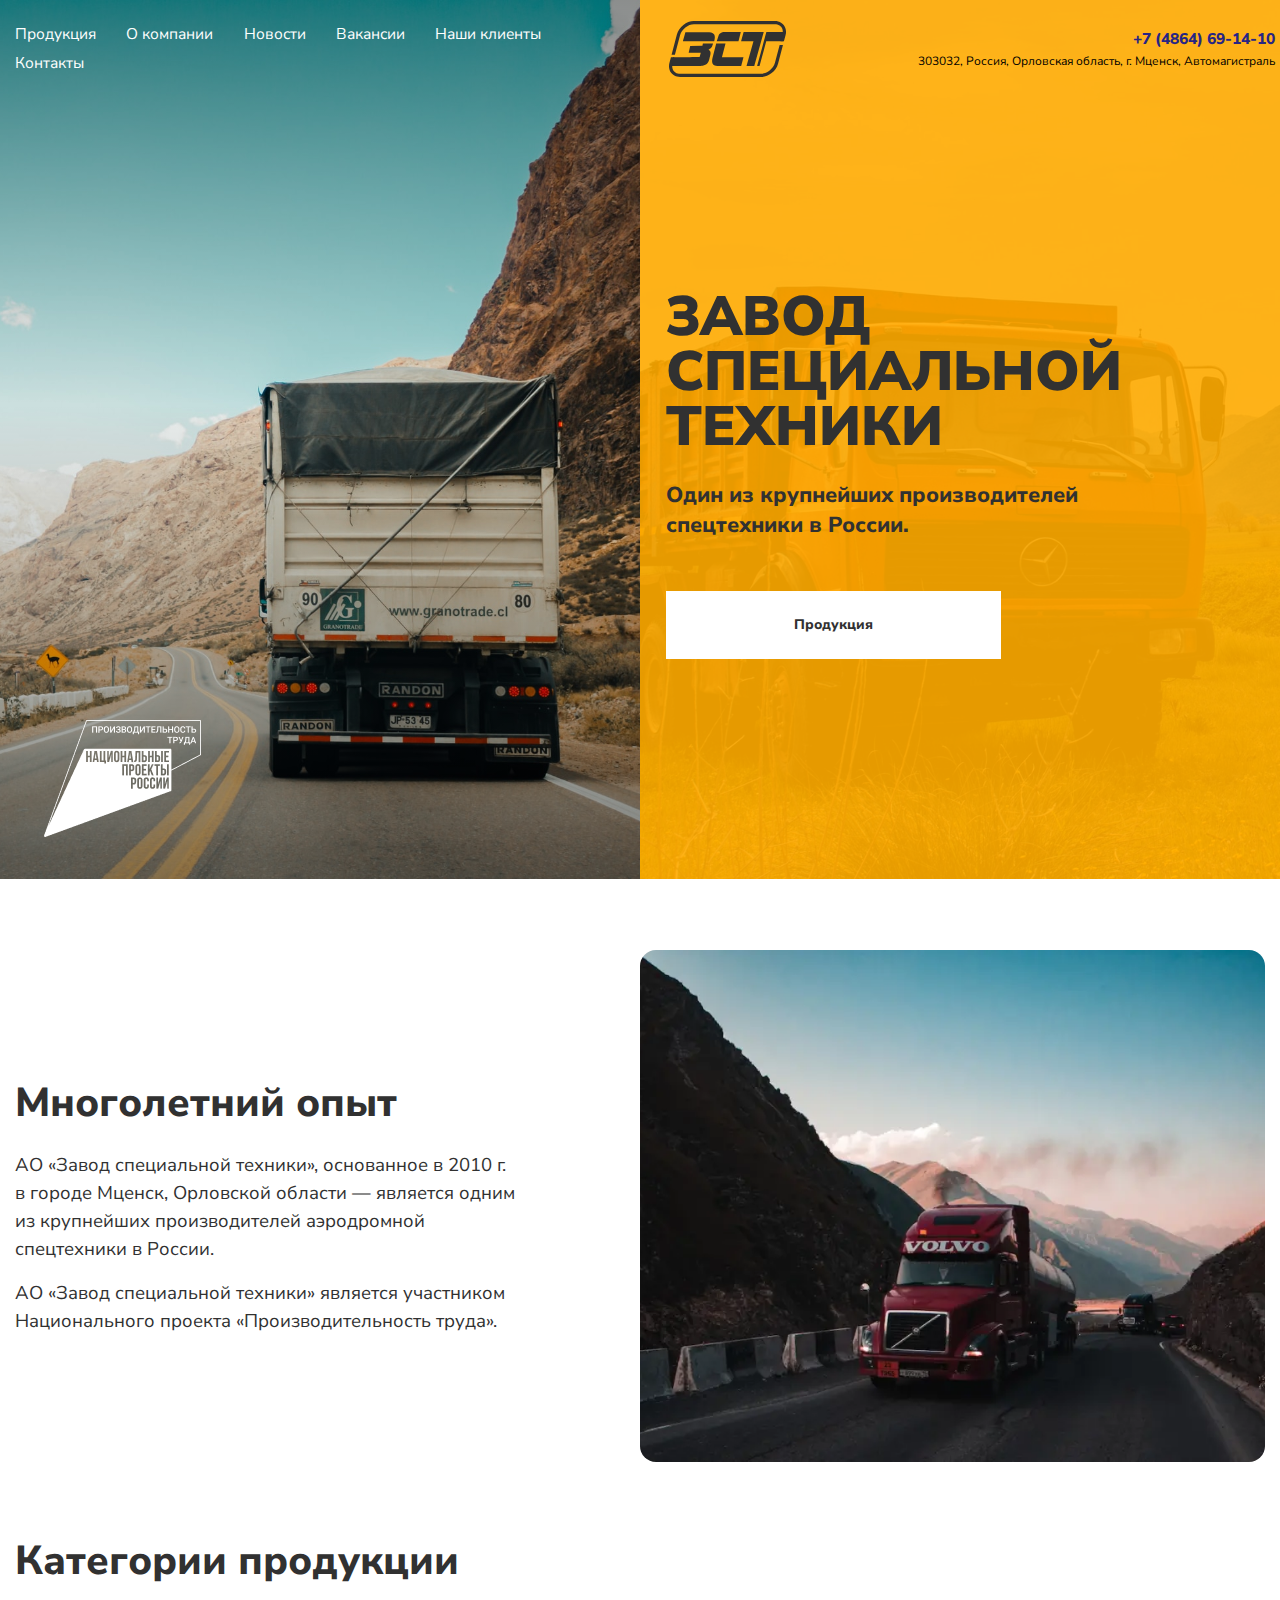
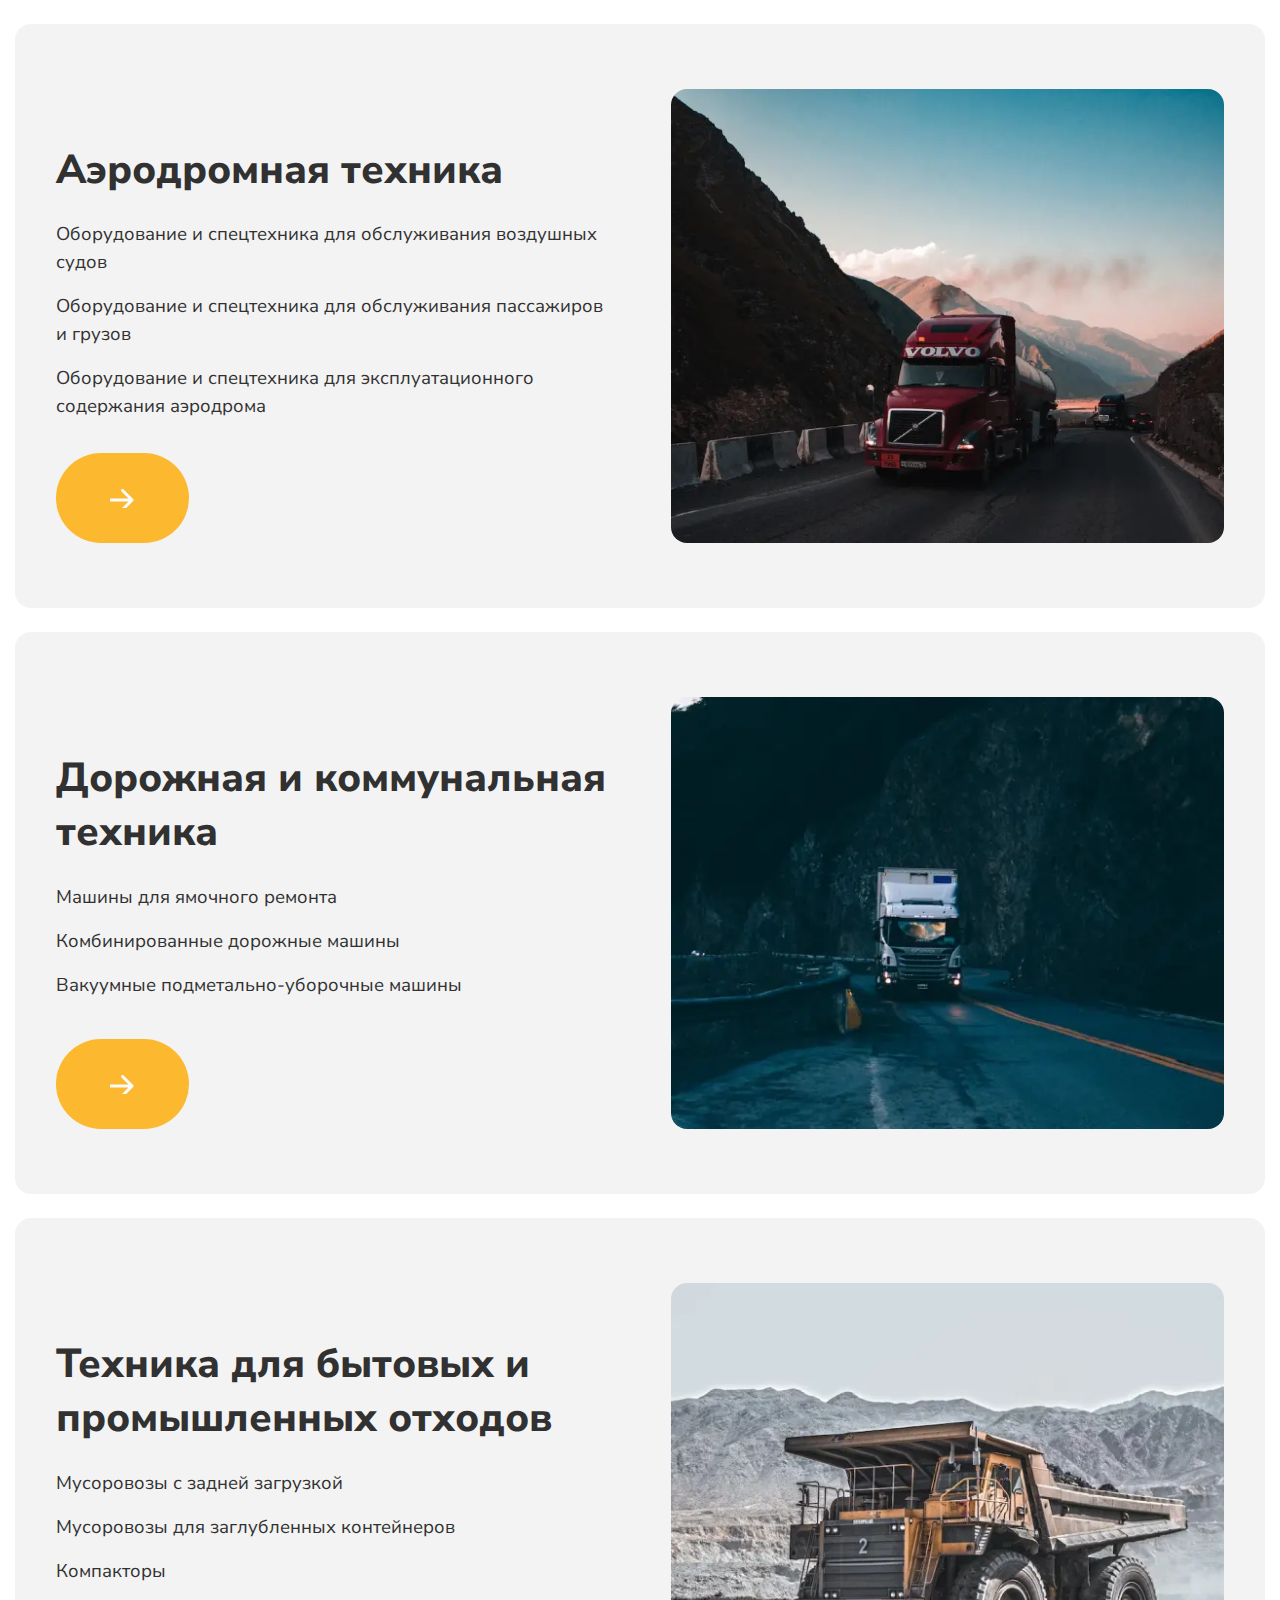
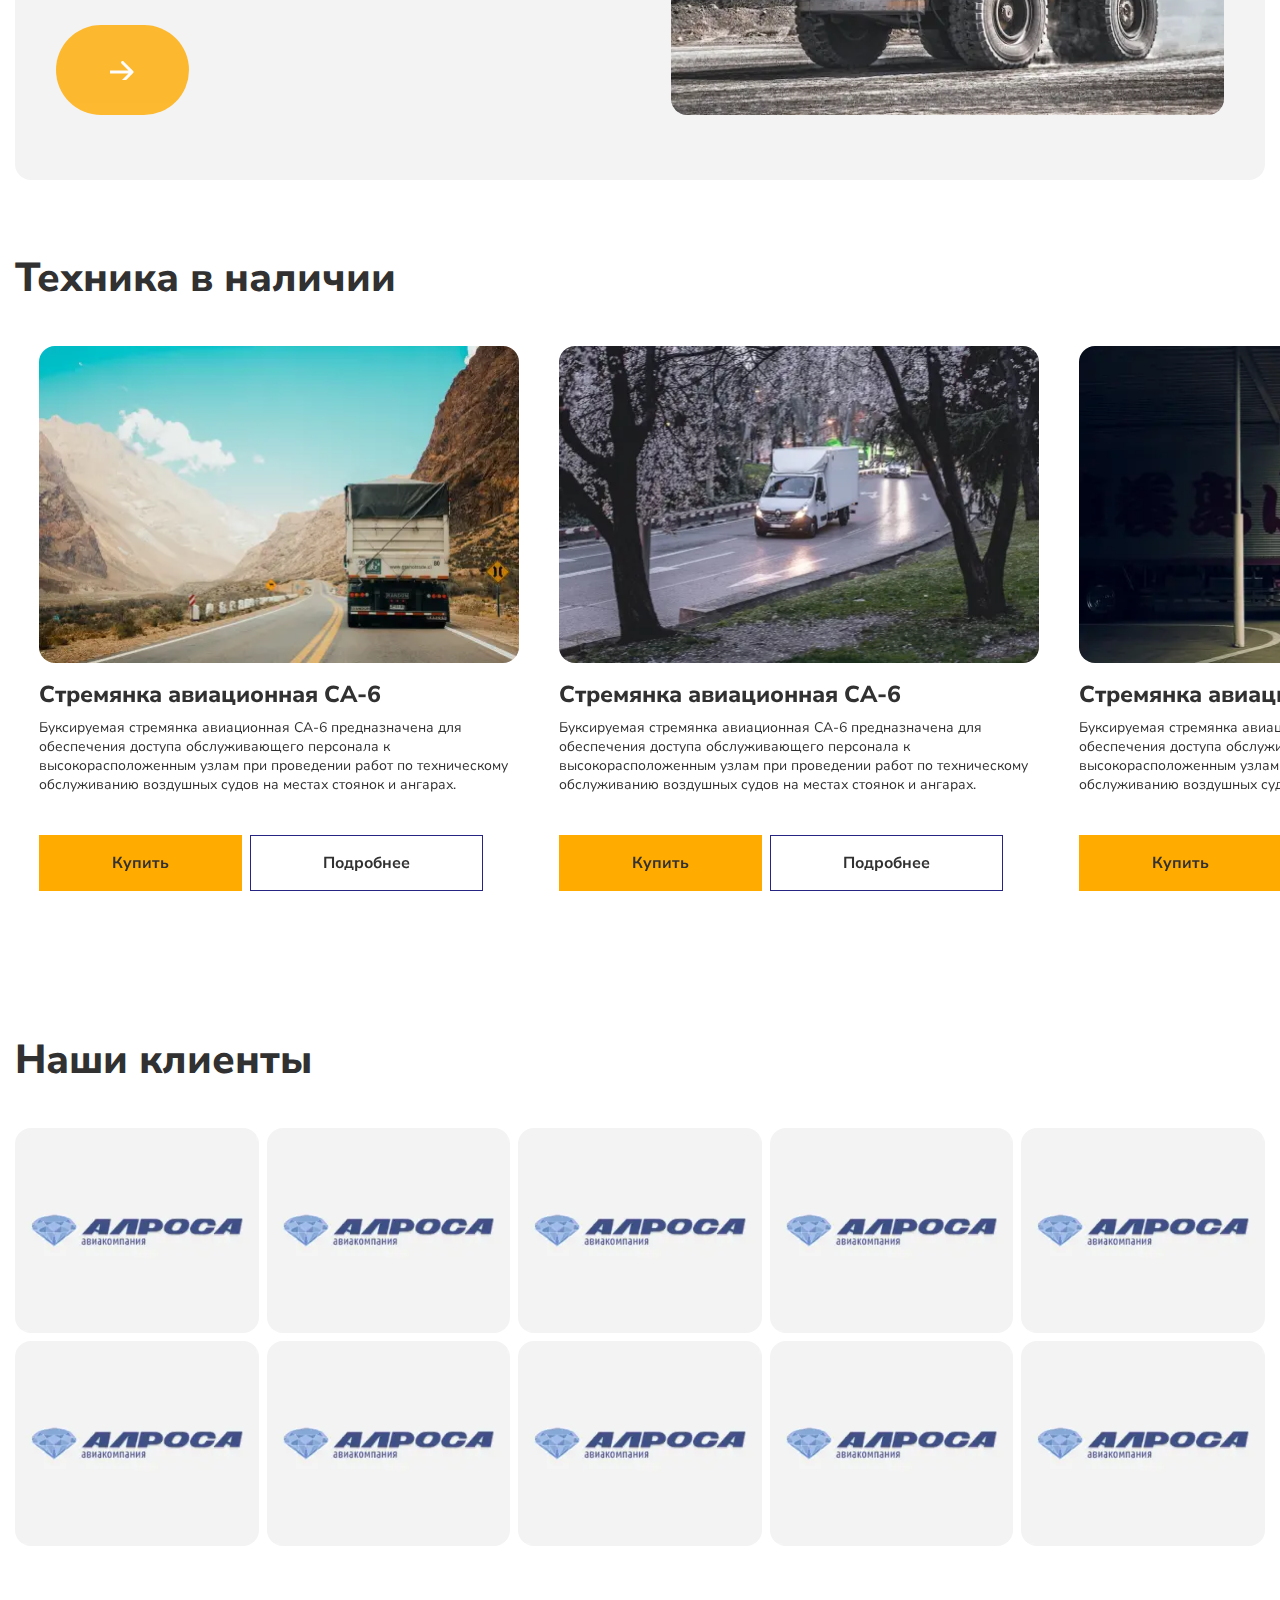
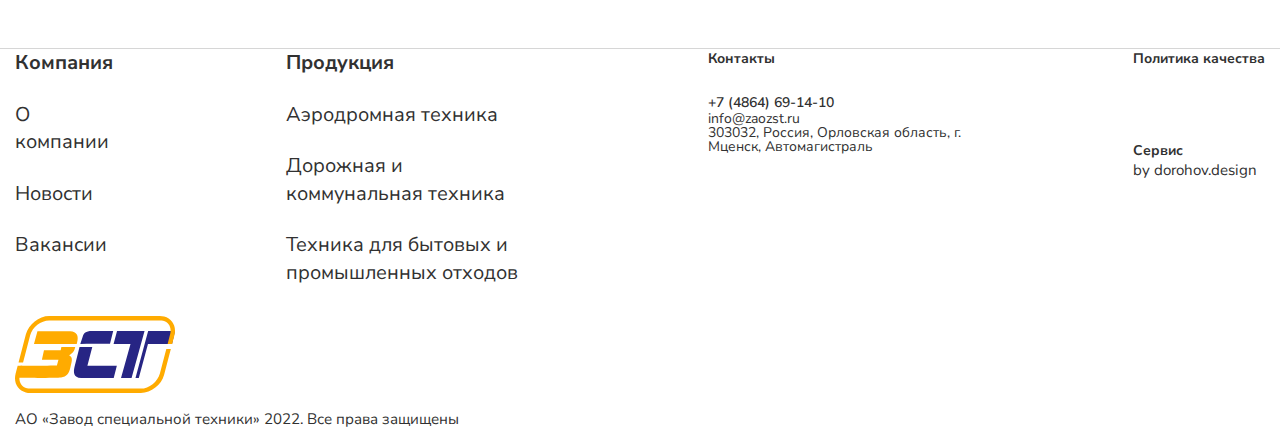
==== commit e2d22871: "main-f1" ====
--- a/index.html
+++ b/index.html
@@ -6,7 +6,7 @@
 	<meta charset="UTF-8">
 	<meta name="format-detection" content="telephone=no">
 	<!-- <style>body{opacity: 0;}</style> -->
-	<link rel="stylesheet" href="css/style.min.css?_v=20220920080223">
+	<link rel="stylesheet" href="css/style.min.css?_v=20220920154021">
 	<link rel="shortcut icon" href="favicon.ico">
 	<!-- <meta name="robots" content="noindex, nofollow"> -->
 	<meta name="viewport" content="width=device-width, initial-scale=1.0">
@@ -14,7 +14,7 @@
 
 <body>
 	<div class="wrapper">
-		<header class="header">
+		<header data-scroll="120" data-scroll-show class="header">
 			<div class="header__container header__container_wide">
 				<div class="header__body">
 					<div class="header__menu menu">
@@ -27,10 +27,6 @@
 								<li class="menu__item"><a href="#" class="menu__link">Вакансии</a></li>
 								<li class="menu__item"><a href="#" class="menu__link">Наши клиенты</a></li>
 								<li class="menu__item"><a href="#" class="menu__link">Контакты</a></li>
-								<li class="menu__item"><a href="#" class="menu__link">Наши клиенты</a></li>
-								<li class="menu__item"><a href="#" class="menu__link">Контакты</a></li>
-								<li class="menu__item"><a href="#" class="menu__link">Наши клиенты</a></li>
-								<li class="menu__item"><a href="#" class="menu__link">Контакты</a></li>
 							</ul>
 						</nav>
 					</div>
@@ -79,9 +75,9 @@
 						<p class="experience__text">АО «Завод специальной техники» является участником Национального проекта
 							«Производительность труда».</p>
 					</div>
-					<div class="experience__image">
+					<a href="#" class="experience__image">
 						<picture><source srcset="img/mainpage/info/experience-image.webp" type="image/webp"><img src="img/mainpage/info/experience-image.jpg" alt="image"></picture>
-					</div>
+					</a>
 				</div>
 			</div>
 			<div class="categories">
@@ -106,9 +102,9 @@
 								</div>
 								<a href="#" class="arrow"></a>
 							</div>
-							<div class="categories__image">
+							<a href="#" class="categories__image">
 								<picture><source srcset="img/mainpage/info/experience-image.webp" type="image/webp"><img src="img/mainpage/info/experience-image.jpg" alt="image"></picture>
-							</div>
+							</a>
 						</div>
 					</div>
 					<div class="categories__body">
@@ -131,9 +127,9 @@
 								</div>
 								<a href="#" class="arrow"></a>
 							</div>
-							<div class="categories__image">
+							<a href="#" class="categories__image">
 								<picture><source srcset="img/mainpage/info/01.webp" type="image/webp"><img src="img/mainpage/info/01.jpg" alt="image"></picture>
-							</div>
+							</a>
 						</div>
 					</div>
 					<div class="categories__body">
@@ -157,9 +153,9 @@
 								</div>
 								<a href="#" class="arrow"></a>
 							</div>
-							<div class="categories__image">
+							<a href="#" class="categories__image">
 								<picture><source srcset="img/mainpage/info/02.webp" type="image/webp"><img src="img/mainpage/info/02.jpg" alt="image"></picture>
-							</div>
+							</a>
 						</div>
 					</div>
 				</div>
@@ -230,7 +226,7 @@
 						<div class="equipment__slide swiper-slide slide-equipment">
 							<div class="slide-equipment__body">
 								<div class="slide-equipment__image">
-									<picture><source srcset="img/mainpage/info/04.webp" type="image/webp"><img src="img/mainpage/info/04.jpg" alt="image"></picture>
+									<picture><source srcset="img/mainpage/info/01.webp" type="image/webp"><img src="img/mainpage/info/01.jpg" alt="image"></picture>
 								</div>
 								<div class="slide-equipment__content">
 									<h3 class="slide-equipment__label label">Стремянка авиационная СА-6</h3>
@@ -273,34 +269,54 @@
 					<h3 class="equipment__subtitle subtitle">Наши клиенты</h3>
 					<div class="our-clients__items">
 						<div class="our-clients__item">
-							<picture><source srcset="img/mainpage/info/client.webp" type="image/webp"><img src="img/mainpage/info/client.jpg" alt="image"></picture>
-						</div>
-						<div class="our-clients__item">
-							<picture><source srcset="img/mainpage/info/client.webp" type="image/webp"><img src="img/mainpage/info/client.jpg" alt="image"></picture>
-						</div>
-						<div class="our-clients__item">
-							<picture><source srcset="img/mainpage/info/client.webp" type="image/webp"><img src="img/mainpage/info/client.jpg" alt="image"></picture>
-						</div>
-						<div class="our-clients__item">
-							<picture><source srcset="img/mainpage/info/client.webp" type="image/webp"><img src="img/mainpage/info/client.jpg" alt="image"></picture>
-						</div>
-						<div class="our-clients__item">
-							<picture><source srcset="img/mainpage/info/client.webp" type="image/webp"><img src="img/mainpage/info/client.jpg" alt="image"></picture>
-						</div>
-						<div class="our-clients__item">
-							<picture><source srcset="img/mainpage/info/client.webp" type="image/webp"><img src="img/mainpage/info/client.jpg" alt="image"></picture>
-						</div>
-						<div class="our-clients__item">
-							<picture><source srcset="img/mainpage/info/client.webp" type="image/webp"><img src="img/mainpage/info/client.jpg" alt="image"></picture>
-						</div>
-						<div class="our-clients__item">
-							<picture><source srcset="img/mainpage/info/client.webp" type="image/webp"><img src="img/mainpage/info/client.jpg" alt="image"></picture>
-						</div>
-						<div class="our-clients__item">
-							<picture><source srcset="img/mainpage/info/client.webp" type="image/webp"><img src="img/mainpage/info/client.jpg" alt="image"></picture>
-						</div>
-						<div class="our-clients__item">
-							<picture><source srcset="img/mainpage/info/client.webp" type="image/webp"><img src="img/mainpage/info/client.jpg" alt="image"></picture>
+							<div class="our-clients__image">
+								<picture><source srcset="img/mainpage/info/client.webp" type="image/webp"><img src="img/mainpage/info/client.jpg" alt="image"></picture>
+							</div>
+						</div>
+						<div class="our-clients__item">
+							<div class="our-clients__image">
+								<picture><source srcset="img/mainpage/info/client.webp" type="image/webp"><img src="img/mainpage/info/client.jpg" alt="image"></picture>
+							</div>
+						</div>
+						<div class="our-clients__item">
+							<div class="our-clients__image">
+								<picture><source srcset="img/mainpage/info/client.webp" type="image/webp"><img src="img/mainpage/info/client.jpg" alt="image"></picture>
+							</div>
+						</div>
+						<div class="our-clients__item">
+							<div class="our-clients__image">
+								<picture><source srcset="img/mainpage/info/client.webp" type="image/webp"><img src="img/mainpage/info/client.jpg" alt="image"></picture>
+							</div>
+						</div>
+						<div class="our-clients__item">
+							<div class="our-clients__image">
+								<picture><source srcset="img/mainpage/info/client.webp" type="image/webp"><img src="img/mainpage/info/client.jpg" alt="image"></picture>
+							</div>
+						</div>
+						<div class="our-clients__item">
+							<div class="our-clients__image">
+								<picture><source srcset="img/mainpage/info/client.webp" type="image/webp"><img src="img/mainpage/info/client.jpg" alt="image"></picture>
+							</div>
+						</div>
+						<div class="our-clients__item">
+							<div class="our-clients__image">
+								<picture><source srcset="img/mainpage/info/client.webp" type="image/webp"><img src="img/mainpage/info/client.jpg" alt="image"></picture>
+							</div>
+						</div>
+						<div class="our-clients__item">
+							<div class="our-clients__image">
+								<picture><source srcset="img/mainpage/info/client.webp" type="image/webp"><img src="img/mainpage/info/client.jpg" alt="image"></picture>
+							</div>
+						</div>
+						<div class="our-clients__item">
+							<div class="our-clients__image">
+								<picture><source srcset="img/mainpage/info/client.webp" type="image/webp"><img src="img/mainpage/info/client.jpg" alt="image"></picture>
+							</div>
+						</div>
+						<div class="our-clients__item">
+							<div class="our-clients__image">
+								<picture><source srcset="img/mainpage/info/client.webp" type="image/webp"><img src="img/mainpage/info/client.jpg" alt="image"></picture>
+							</div>
 						</div>
 					</div>
 				</div>
@@ -309,78 +325,81 @@
 		<footer class="footer">
 			<div class="footer__container">
 				<div class="footer__items">
-					<div class="footer__item item-footer ">
-						<a href="#" class="logo-colorful">
-							<img src="img/mainpage/info/logo-col.svg" alt="logo">
+					<div data-da=".footer__items,1305,last" class="footer__item item-footer item-footer_logo">
+						<a href="#" class="item-footer__logo logo">
+							<img class="logo__footer" src="img/mainpage/info/logo-col.svg" alt="logo">
+							<picture><source srcset="img/mainpage/info/black-decor.webp" type="image/webp"><img class="decor" src="img/mainpage/info/black-decor.png" alt="image"></picture>
 						</a>
-						<a href="#" class="item-footer__link">АО «Завод специальной техники»
-							2022. Все права защищены</a>
-					</div>
-					<div class="footer__item item-footer">
-						<h4 class="headline">Компания</h4>
+						<a href="#" class="item-footer__link">АО «Завод специальной техники»</a>
+						<a href="#" class="item-footer__link">2022. Все права защищены</a>
+					</div>
+					<div class="footer__item item-footer item-footer_company">
+						<div data-spollers="767.98,max" class="spollers">
+							<div class="spollers__item">
+								<button type="button" data-spoller class="spollers__title">Компания</button>
+								<div class="spollers__body">
+									<ul class="spollers__list">
+										<li class="spollers__info">
+											<a href="#" class="spollers__link">О компании</a>
+										</li>
+										<li class="spollers__info">
+											<a href="#" class="spollers__link">Новости</a>
+										</li>
+										<li class="spollers__info">
+											<a href="#" class="spollers__link">Вакансии</a>
+										</li>
+									</ul>
+								</div>
+							</div>
+						</div>
+					</div>
+					<div class="footer__item item-footer item-footer_products">
+						<div data-spollers="767.98,max" class="spollers">
+							<div class="spollers__item">
+								<button type="button" data-spoller class="spollers__title">Продукция</button>
+								<div class="spollers__body">
+									<ul class="spollers__list">
+										<li class="spollers__info">
+											<a href="#" class="spollers__link">Аэродромная
+												техника</a>
+										</li>
+										<li class="spollers__info">
+											<a href="#" class="spollers__link">Дорожная и
+												коммунальная техника</a>
+										</li>
+										<li class="spollers__info">
+											<a href="#" class="spollers__link">Техника для бытовых
+												и
+												промышленных отходов</a>
+										</li>
+									</ul>
+								</div>
+							</div>
+						</div>
+					</div>
+					<div class="footer__item item-footer item-footer_contacts">
+						<div class="item-footer__title item-footer__title_contacts">Контакты</div>
 						<ul class="item-footer__list">
 							<li class="item-footer__item">
-								<a href="#" class="item-footer__link">О компании</a>
+								<a href="#" class="item-footer__link-phone">+7 (4864) 69-14-10</a>
 							</li>
 							<li class="item-footer__item">
-								<a href="#" class="item-footer__link">Новости</a>
+								<a href="#" class="item-footer__link-mail">info@zaozst.ru</a>
 							</li>
 							<li class="item-footer__item">
-								<a href="#" class="item-footer__link">Вакансии</a>
+								<a href="#" class="item-footer__link-adress">303032, Россия, Орловская область,
+									г. Мценск, Автомагистраль</a>
 							</li>
 						</ul>
 					</div>
-					<div class="footer__item item-footer">
-						<h4 class="headline">Продукция</h4>
-						<ul class="item-footer__list">
-							<li class="item-footer__item">
-								<a href="#" class="item-footer__link">Аэродромная
-									техника</a>
-							</li>
-							<li class="item-footer__item">
-								<a href="#" class="item-footer__link">Дорожная и
-									коммунальная техника</a>
-							</li>
-							<li class="item-footer__item">
-								<a href="#" class="item-footer__link">Техника для бытовых
-									и
-									промышленных отходов</a>
-							</li>
-						</ul>
-					</div>
-					<div class="footer__item item-footer">
-						<h4 class="headline">Контакты</h4>
-						<ul class="item-footer__list">
-							<li class="item-footer__item">
-								<a href="#" class="item-footer__link">+7 (4864) 69-14-10
-								</a>
-							</li>
-							<li class="item-footer__item">
-								<a href="#" class="item-footer__link">info@zaozst.ru
-								</a>
-							</li>
-							<li class="item-footer__item">
-								<a href="#" class="item-footer__link">
-									303032, Россия, Орловская область,
-									г. Мценск, Автомагистраль
-								</a>
-							</li>
-						</ul>
-					</div>
-					<div class="footer__item item-footer">
-						<h4 class="headline">Политика качества</h4>
-						<ul class="item-footer__list">
-							<li class="item-footer__item">
-								<a href="#" class="item-footer__link">Политика качества</a>
-							</li>
-							<li class="item-footer__item">
-								<a href="#" class="item-footer__link">Сервис</a>
-							</li>
-							<li class="item-footer__item">
-								<a href="#" class="item-footer__link">by dorohov.design</a>
-							</li>
-						</ul>
-					</div>
+					<div class="footer__item item-footer item-footer_content">
+						<div class="item-footer__content">
+							<a href="#" class="item-footer__title item-footer__title_content">Политика качества</a>
+							<a href="#" class="item-footer__title item-footer__title_content">Сервис</a>
+						</div>
+						<div data-da=".item-footer_logo,892,last" class="item-footer__author">by dorohov.design</div>
+					</div>
+
 				</div>
 			</div>
 		</footer>
@@ -397,7 +416,7 @@
 </div>
  -->
 
-	<script src="js/app.min.js?_v=20220920080223"></script>
+	<script src="js/app.min.js?_v=20220920154021"></script>
 </body>
 
 </html>--- a/css/style.min.css
+++ b/css/style.min.css
@@ -1 +1 @@
-@charset "UTF-8";@import url(https://fonts.googleapis.com/css?family=Nunito+Sans:regular,600,800,900&display=swap);*{padding:0;margin:0;border:0}*,:after,:before{-webkit-box-sizing:border-box;box-sizing:border-box}body,html{height:100%;min-width:320px}body{color:#313131;line-height:1;font-family:"Nunito Sans";font-size:.875rem;-ms-text-size-adjust:100%;-moz-text-size-adjust:100%;-webkit-text-size-adjust:100%;-webkit-font-smoothing:antialiased;-moz-osx-font-smoothing:grayscale}button,input,textarea{font-family:"Nunito Sans";font-size:inherit}button{cursor:pointer;color:inherit;background-color:inherit}a{color:inherit}a:link,a:visited{text-decoration:none}a:hover{text-decoration:none}ul li{list-style:none}img{vertical-align:top}h1,h2,h3,h4,h5,h6{font-weight:inherit;font-size:inherit}.menu-open body{background:rgba(49,49,49,.5058823529);opacity:.8;border-radius:0}.lock body{overflow:hidden;-ms-touch-action:none;touch-action:none}.wrapper{min-height:100%;display:-webkit-box;display:-ms-flexbox;display:flex;-webkit-box-orient:vertical;-webkit-box-direction:normal;-ms-flex-direction:column;flex-direction:column;overflow:hidden}.wrapper>main{-webkit-box-flex:1;-ms-flex:1 1 auto;flex:1 1 auto}.wrapper>*{min-width:0}[class*=__container]{max-width:95.125rem;-webkit-box-sizing:content-box;box-sizing:content-box;margin:0 auto;padding:0 .9375rem}[class*=__container_wide]{max-width:109.6875rem;padding:0 32px}[class*=-ibg]{position:relative}[class*=-ibg] img{position:absolute;width:100%;height:100%;top:0;left:0;-o-object-fit:cover;object-fit:cover}[class*=-ibg_contain] img{-o-object-fit:contain;object-fit:contain}.title{font-weight:900;line-height:.9886363636}@supports (font-size:clamp(3.125rem ,1.9516932271rem + 1.8924302789vw ,5.5rem)){.title{font-size:clamp(3.125rem ,1.9516932271rem + 1.8924302789vw ,5.5rem)}}@supports not (font-size:clamp(3.125rem ,1.9516932271rem + 1.8924302789vw ,5.5rem)){.title{font-size:calc(3.125rem + 2.375 * (100vw - 62rem)/ 125.5)}}.button{background-color:#fff;font-weight:800;line-height:1.375;display:inline-block;padding:24px 128px;-webkit-transition:all .2s ease 0s;-o-transition:all .2s ease 0s;transition:all .2s ease 0s}@supports (font-size:clamp(1.5rem ,1.5rem + 0vw ,1.5rem)){.button{font-size:clamp(1.5rem ,1.5rem + 0 ,1.5rem)}}@supports not (font-size:clamp(1.5rem ,1.5rem + 0vw ,1.5rem)){.button{font-size:calc(1.5rem + 0 * (100vw - 20rem)/ 77)}}.subtitle{font-weight:800;line-height:1.3541666667}@supports (font-size:clamp(1.5rem ,-0.0278514589rem + 3.1830238727vw ,3rem)){.subtitle{font-size:clamp(1.5rem ,-.0278514589rem + 3.1830238727vw ,3rem)}}@supports not (font-size:clamp(1.5rem ,-0.0278514589rem + 3.1830238727vw ,3rem)){.subtitle{font-size:calc(1.5rem + 1.5 * (100vw - 48rem)/ 47.125)}}.header{position:absolute;top:0;left:0;width:100%;z-index:500}@supports (height:clamp(4rem ,1.7082228117rem + 4.774535809vw ,6.25rem)){.header{height:clamp(4rem ,1.7082228117rem + 4.774535809vw ,6.25rem)}}@supports not (height:clamp(4rem ,1.7082228117rem + 4.774535809vw ,6.25rem)){.header{height:calc(4rem + 2.25 * (100vw - 48rem)/ 47.125)}}.header__inner{-webkit-box-flex:1;-ms-flex-positive:1;flex-grow:1}.header__body{display:-webkit-box;display:-ms-flexbox;display:flex;-webkit-box-pack:justify;-ms-flex-pack:justify;justify-content:space-between;-webkit-box-align:center;-ms-flex-align:center;align-items:center;-webkit-column-gap:10px;-moz-column-gap:10px;column-gap:10px}@supports (padding-top:clamp(1.125rem ,0.8703580902rem + 0.5305039788vw ,1.375rem)){.header__body{padding-top:clamp(1.125rem ,.8703580902rem + .5305039788vw ,1.375rem)}}@supports not (padding-top:clamp(1.125rem ,0.8703580902rem + 0.5305039788vw ,1.375rem)){.header__body{padding-top:calc(1.125rem + .25 * (100vw - 48rem)/ 47.125)}}@supports (padding-bottom:clamp(1.125rem ,0.8703580902rem + 0.5305039788vw ,1.375rem)){.header__body{padding-bottom:clamp(1.125rem ,.8703580902rem + .5305039788vw ,1.375rem)}}@supports not (padding-bottom:clamp(1.125rem ,0.8703580902rem + 0.5305039788vw ,1.375rem)){.header__body{padding-bottom:calc(1.125rem + .25 * (100vw - 48rem)/ 47.125)}}.header__item{display:-webkit-box;display:-ms-flexbox;display:flex;-webkit-box-align:center;-ms-flex-align:center;align-items:center;-webkit-box-pack:justify;-ms-flex-pack:justify;justify-content:space-between}.header__info{display:-webkit-box;display:-ms-flexbox;display:flex;-webkit-box-orient:vertical;-webkit-box-direction:normal;-ms-flex-direction:column;flex-direction:column}.menu__list{display:-webkit-box;display:-ms-flexbox;display:flex;row-gap:7px;-webkit-box-align:center;-ms-flex-align:center;align-items:center;-ms-flex-wrap:wrap;flex-wrap:wrap}@supports ((-moz-column-gap:clamp(0.625rem ,-1.2848143236rem + 3.9787798408vw ,2.5rem)) or (column-gap:clamp(0.625rem ,-1.2848143236rem + 3.9787798408vw ,2.5rem))){.menu__list{-webkit-column-gap:clamp(.625rem ,-1.2848143236rem + 3.9787798408vw ,2.5rem);-moz-column-gap:clamp(.625rem ,-1.2848143236rem + 3.9787798408vw ,2.5rem);column-gap:clamp(.625rem ,-1.2848143236rem + 3.9787798408vw ,2.5rem)}}@supports not ((-moz-column-gap:clamp(0.625rem ,-1.2848143236rem + 3.9787798408vw ,2.5rem)) or (column-gap:clamp(0.625rem ,-1.2848143236rem + 3.9787798408vw ,2.5rem))){.menu__list{-webkit-column-gap:calc(.625rem + 1.875 * (100vw - 48rem)/ 47.125);-moz-column-gap:calc(.625rem + 1.875 * (100vw - 48rem)/ 47.125);column-gap:calc(.625rem + 1.875 * (100vw - 48rem)/ 47.125)}}.menu__link{font-family:"Nunito Sans";line-height:1.375;color:#fff}@supports (font-size:clamp(0.875rem ,0.8425324675rem + 0.1623376623vw ,1rem)){.menu__link{font-size:clamp(.875rem ,.8425324675rem + .1623376623vw ,1rem)}}@supports not (font-size:clamp(0.875rem ,0.8425324675rem + 0.1623376623vw ,1rem)){.menu__link{font-size:calc(.875rem + .125 * (100vw - 20rem)/ 77)}}.logo{visibility:visible;opacity:1;-webkit-transition:opacity .3 ease 0s;-o-transition:opacity .3 ease 0s;transition:opacity .3 ease 0s}.menu-open .logo{visibility:hidden;opacity:0}.info-header__link:not(:last-child){margin-bottom:4px}.info-header__mail{line-height:1.3571428571;color:#313131}@supports (font-size:clamp(0.875rem ,0.7557251908rem + 0.5089058524vw ,1rem)){.info-header__mail{font-size:clamp(.875rem ,.7557251908rem + .5089058524vw ,1rem)}}@supports not (font-size:clamp(0.875rem ,0.7557251908rem + 0.5089058524vw ,1rem)){.info-header__mail{font-size:calc(.875rem + .125 * (100vw - 23.4375rem)/ 24.5625)}}.callback{font-weight:800;line-height:1.375;text-align:right;color:#272584}@supports (font-size:clamp(0.875rem ,0.8425324675rem + 0.1623376623vw ,1rem)){.callback{font-size:clamp(.875rem ,.8425324675rem + .1623376623vw ,1rem)}}@supports not (font-size:clamp(0.875rem ,0.8425324675rem + 0.1623376623vw ,1rem)){.callback{font-size:calc(.875rem + .125 * (100vw - 20rem)/ 77)}}.adress{font-size:.75rem;line-height:1.3333333333;text-align:right;color:#000}.icon-menu{display:none}.footer{border-top:1px solid rgba(49,49,49,.199)}@supports (padding-top:clamp(3rem ,3rem + 0vw ,3rem)){.footer{padding-top:clamp(3rem ,3rem + 0 ,3rem)}}@supports not (padding-top:clamp(3rem ,3rem + 0vw ,3rem)){.footer{padding-top:calc(3rem + 0 * (100vw - 20rem)/ 77)}}@supports (padding-bottom:clamp(4rem ,4rem + 0vw ,4rem)){.footer{padding-bottom:clamp(4rem ,4rem + 0 ,4rem)}}@supports not (padding-bottom:clamp(4rem ,4rem + 0vw ,4rem)){.footer{padding-bottom:calc(4rem + 0 * (100vw - 20rem)/ 77)}}.footer__items{display:-webkit-box;display:-ms-flexbox;display:flex;-ms-flex-wrap:wrap;flex-wrap:wrap}.footer__item{-webkit-box-flex:0;-ms-flex:0 0 20%;flex:0 0 20%}.item-footer{display:-webkit-box;display:-ms-flexbox;display:flex;-webkit-box-orient:vertical;-webkit-box-direction:normal;-ms-flex-direction:column;flex-direction:column;row-gap:24px}.item-footer__link{line-height:1.375}@supports (font-size:clamp(1rem ,1rem + 0vw ,1rem)){.item-footer__link{font-size:clamp(1rem ,1rem + 0 ,1rem)}}@supports not (font-size:clamp(1rem ,1rem + 0vw ,1rem)){.item-footer__link{font-size:calc(1rem + 0 * (100vw - 20rem)/ 77)}}.item-footer__list{display:-webkit-box;display:-ms-flexbox;display:flex;-webkit-box-orient:vertical;-webkit-box-direction:normal;-ms-flex-direction:column;flex-direction:column;row-gap:24px}.headline{font-weight:700;line-height:1.375}@supports (font-size:clamp(1rem ,1rem + 0vw ,1rem)){.headline{font-size:clamp(1rem ,1rem + 0 ,1rem)}}@supports not (font-size:clamp(1rem ,1rem + 0vw ,1rem)){.headline{font-size:calc(1rem + 0 * (100vw - 20rem)/ 77)}}.info__content{display:-webkit-box;display:-ms-flexbox;display:flex;-webkit-box-ordinal-group:3;-ms-flex-order:2;order:2}.info__image{position:relative;padding-bottom:52%;-webkit-box-ordinal-group:2;-ms-flex-order:1;order:1;-webkit-box-flex:0;-ms-flex:0 0 50%;flex:0 0 50%}.no-webp .info__image::after{background:url(../img/mainpage/info/icon.png) 0 0 no-repeat}.info__image::after{content:"";position:absolute;bottom:42px;width:157px;height:117px}@supports (left:clamp(0.0000000625rem ,-0.9090908304rem + 4.5454544643vw ,3.5rem)){.info__image::after{left:clamp(.0000000625rem ,-.9090908304rem + 4.5454544643vw ,3.5rem)}}@supports not (left:clamp(0.0000000625rem ,-0.9090908304rem + 4.5454544643vw ,3.5rem)){.info__image::after{left:calc(.0000000625rem + 3.4999999375 * (100vw - 20rem)/ 77)}}.info__image img{max-width:100%;position:absolute;width:100%;height:100%;-o-object-fit:cover;object-fit:cover}.content-info{position:relative}.content-info__container{display:-webkit-box;display:-ms-flexbox;display:flex;margin:0}@supports (margin-bottom:clamp(0.5rem ,0.1103896104rem + 1.9480519481vw ,2rem)){.content-info__title{margin-bottom:clamp(.5rem ,.1103896104rem + 1.9480519481vw ,2rem)}}@supports not (margin-bottom:clamp(0.5rem ,0.1103896104rem + 1.9480519481vw ,2rem)){.content-info__title{margin-bottom:calc(.5rem + 1.5 * (100vw - 20rem)/ 77)}}.content-info__body{position:relative;padding-top:290px;padding-bottom:220px}@supports (padding-left:clamp(0.0000000625rem ,-1.0416665625rem + 2.1701388021vw ,1.5625rem)){.content-info__body{padding-left:clamp(.0000000625rem ,-1.0416665625rem + 2.1701388021vw ,1.5625rem)}}@supports not (padding-left:clamp(0.0000000625rem ,-1.0416665625rem + 2.1701388021vw ,1.5625rem)){.content-info__body{padding-left:calc(.0000000625rem + 1.5624999375 * (100vw - 48rem)/ 72)}}.content-info__text{font-weight:800;line-height:1.375}@supports (font-size:clamp(0.875rem ,0.6755319149rem + 0.8510638298vw ,1.5rem)){.content-info__text{font-size:clamp(.875rem ,.6755319149rem + .8510638298vw ,1.5rem)}}@supports not (font-size:clamp(0.875rem ,0.6755319149rem + 0.8510638298vw ,1.5rem)){.content-info__text{font-size:calc(.875rem + .625 * (100vw - 23.4375rem)/ 73.4375)}}@supports (margin-bottom:clamp(2rem ,1.6103896104rem + 1.9480519481vw ,3.5rem)){.content-info__text:not(:last-child){margin-bottom:clamp(2rem ,1.6103896104rem + 1.9480519481vw ,3.5rem)}}@supports not (margin-bottom:clamp(2rem ,1.6103896104rem + 1.9480519481vw ,3.5rem)){.content-info__text:not(:last-child){margin-bottom:calc(2rem + 1.5 * (100vw - 20rem)/ 77)}}.content-info__image img{max-width:100%;position:absolute;top:0;left:0;width:50%;height:100%;-o-object-fit:cover;object-fit:cover;z-index:-1}@supports (padding-top:clamp(5rem ,5rem + 0vw ,5rem)){.experience{padding-top:clamp(5rem ,5rem + 0 ,5rem)}}@supports not (padding-top:clamp(5rem ,5rem + 0vw ,5rem)){.experience{padding-top:calc(5rem + 0 * (100vw - 20rem)/ 77)}}@supports (padding-bottom:clamp(5rem ,5rem + 0vw ,5rem)){.experience{padding-bottom:clamp(5rem ,5rem + 0 ,5rem)}}@supports not (padding-bottom:clamp(5rem ,5rem + 0vw ,5rem)){.experience{padding-bottom:calc(5rem + 0 * (100vw - 20rem)/ 77)}}.experience__container{display:-webkit-box;display:-ms-flexbox;display:flex}@supports (margin-bottom:clamp(1rem ,0.4927344782rem + 1.0568031704vw ,1.5rem)){.experience__subtitle{margin-bottom:clamp(1rem ,.4927344782rem + 1.0568031704vw ,1.5rem)}}@supports not (margin-bottom:clamp(1rem ,0.4927344782rem + 1.0568031704vw ,1.5rem)){.experience__subtitle{margin-bottom:calc(1rem + .5 * (100vw - 48rem)/ 47.3125)}}.experience__content{-ms-flex-item-align:center;-ms-grid-row-align:center;align-self:center;-webkit-box-flex:0;-ms-flex:0 1 50%;flex:0 1 50%}.experience__content>p:not(:last-child){margin-bottom:16px}@supports (padding-right:clamp(2.5rem ,-5.2357992074rem + 16.1162483487vw ,10.125rem)){.experience__content{padding-right:clamp(2.5rem ,-5.2357992074rem + 16.1162483487vw ,10.125rem)}}@supports not (padding-right:clamp(2.5rem ,-5.2357992074rem + 16.1162483487vw ,10.125rem)){.experience__content{padding-right:calc(2.5rem + 7.625 * (100vw - 48rem)/ 47.3125)}}.experience__text{line-height:1.5}@supports (font-size:clamp(1rem ,0.7544757033rem + 0.5115089514vw ,1.25rem)){.experience__text{font-size:clamp(1rem ,.7544757033rem + .5115089514vw ,1.25rem)}}@supports not (font-size:clamp(1rem ,0.7544757033rem + 0.5115089514vw ,1.25rem)){.experience__text{font-size:calc(1rem + .25 * (100vw - 48rem)/ 48.875)}}.experience__image{-webkit-box-flex:0;-ms-flex:0 0 50%;flex:0 0 50%;border-radius:16px;overflow:hidden;position:relative;padding-bottom:41%}.experience__image img{position:absolute;top:0;left:0;width:100%;height:100%;-o-object-fit:cover;object-fit:cover}@supports (margin-bottom:clamp(2.5rem ,2.5rem + 0vw ,2.5rem)){.categories__subtitle{margin-bottom:clamp(2.5rem ,2.5rem + 0 ,2.5rem)}}@supports not (margin-bottom:clamp(2.5rem ,2.5rem + 0vw ,2.5rem)){.categories__subtitle{margin-bottom:calc(2.5rem + 0 * (100vw - 20rem)/ 77)}}.categories__subtitle-last:not(:last-child){margin-bottom:24px}.categories .categories__body{background:#f3f3f3;border-radius:16px}@supports (padding-top:clamp(2rem ,-5.0857142857rem + 11.4285714286vw ,6rem)){.categories .categories__body{padding-top:clamp(2rem ,-5.0857142857rem + 11.4285714286vw ,6rem)}}@supports not (padding-top:clamp(2rem ,-5.0857142857rem + 11.4285714286vw ,6rem)){.categories .categories__body{padding-top:calc(2rem + 4 * (100vw - 62rem)/ 35)}}@supports (padding-bottom:clamp(2rem ,-5.0857142857rem + 11.4285714286vw ,6rem)){.categories .categories__body{padding-bottom:clamp(2rem ,-5.0857142857rem + 11.4285714286vw ,6rem)}}@supports not (padding-bottom:clamp(2rem ,-5.0857142857rem + 11.4285714286vw ,6rem)){.categories .categories__body{padding-bottom:calc(2rem + 4 * (100vw - 62rem)/ 35)}}@supports (padding-left:clamp(1rem ,-4.3142857143rem + 8.5714285714vw ,4rem)){.categories .categories__body{padding-left:clamp(1rem ,-4.3142857143rem + 8.5714285714vw ,4rem)}}@supports not (padding-left:clamp(1rem ,-4.3142857143rem + 8.5714285714vw ,4rem)){.categories .categories__body{padding-left:calc(1rem + 3 * (100vw - 62rem)/ 35)}}@supports (padding-right:clamp(1rem ,-4.3142857143rem + 8.5714285714vw ,4rem)){.categories .categories__body{padding-right:clamp(1rem ,-4.3142857143rem + 8.5714285714vw ,4rem)}}@supports not (padding-right:clamp(1rem ,-4.3142857143rem + 8.5714285714vw ,4rem)){.categories .categories__body{padding-right:calc(1rem + 3 * (100vw - 62rem)/ 35)}}.categories .categories__body:not(:last-child){margin-bottom:24px}.categories__item{display:-webkit-box;display:-ms-flexbox;display:flex}@supports ((-moz-column-gap:clamp(1.875rem ,-4.4064258912rem + 10.1313320826vw ,5.25rem)) or (column-gap:clamp(1.875rem ,-4.4064258912rem + 10.1313320826vw ,5.25rem))){.categories__item{-webkit-column-gap:clamp(1.875rem ,-4.4064258912rem + 10.1313320826vw ,5.25rem);-moz-column-gap:clamp(1.875rem ,-4.4064258912rem + 10.1313320826vw ,5.25rem);column-gap:clamp(1.875rem ,-4.4064258912rem + 10.1313320826vw ,5.25rem)}}@supports not ((-moz-column-gap:clamp(1.875rem ,-4.4064258912rem + 10.1313320826vw ,5.25rem)) or (column-gap:clamp(1.875rem ,-4.4064258912rem + 10.1313320826vw ,5.25rem))){.categories__item{-webkit-column-gap:calc(1.875rem + 3.375 * (100vw - 62rem)/ 33.3125);-moz-column-gap:calc(1.875rem + 3.375 * (100vw - 62rem)/ 33.3125);column-gap:calc(1.875rem + 3.375 * (100vw - 62rem)/ 33.3125)}}.categories__content{display:-webkit-box;display:-ms-flexbox;display:flex;-webkit-box-orient:vertical;-webkit-box-direction:normal;-ms-flex-direction:column;flex-direction:column;-webkit-box-flex:0;-ms-flex:0 1 50%;flex:0 1 50%;row-gap:32px}.categories__inner{-webkit-box-flex:1;-ms-flex-positive:1;flex-grow:1}.categories__list{line-height:1.5;display:-webkit-box;display:-ms-flexbox;display:flex;-webkit-box-orient:vertical;-webkit-box-direction:normal;-ms-flex-direction:column;flex-direction:column;row-gap:16px}.categories__list:not(:last-child){margin-bottom:16px}@supports (font-size:clamp(1rem ,0.7551020408rem + 0.5102040816vw ,1.25rem)){.categories__list{font-size:clamp(1rem ,.7551020408rem + .5102040816vw ,1.25rem)}}@supports not (font-size:clamp(1rem ,0.7551020408rem + 0.5102040816vw ,1.25rem)){.categories__list{font-size:calc(1rem + .25 * (100vw - 48rem)/ 49)}}.categories__image{-webkit-box-flex:1;-ms-flex:1 1 582px;flex:1 1 582px;position:relative;padding-bottom:37%;overflow:hidden;border-radius:16px}.categories__image img{position:absolute;top:0;left:0;width:100%;height:100%;-o-object-fit:cover;object-fit:cover}.arrow{display:inline-block;background-color:#ffab00;opacity:.8;border-radius:88px;position:relative;overflow:hidden}@supports (width:clamp(4.375rem ,3.0600649351rem + 6.5746753247vw ,9.4375rem)){.arrow{width:clamp(4.375rem ,3.0600649351rem + 6.5746753247vw ,9.4375rem)}}@supports not (width:clamp(4.375rem ,3.0600649351rem + 6.5746753247vw ,9.4375rem)){.arrow{width:calc(4.375rem + 5.0625 * (100vw - 20rem)/ 77)}}@supports (height:clamp(4.375rem ,3.9529220779rem + 2.1103896104vw ,6rem)){.arrow{height:clamp(4.375rem ,3.9529220779rem + 2.1103896104vw ,6rem)}}@supports not (height:clamp(4.375rem ,3.9529220779rem + 2.1103896104vw ,6rem)){.arrow{height:calc(4.375rem + 1.625 * (100vw - 20rem)/ 77)}}.arrow::after{content:"";top:50%;left:50%;-webkit-transform:translate(-50%,-50%);-ms-transform:translate(-50%,-50%);transform:translate(-50%,-50%);position:absolute;width:24px;height:20px;background:url(../img/mainpage/info/arrow.svg) 0 0 no-repeat;-webkit-transition:all .3s ease 0s;-o-transition:all .3s ease 0s;transition:all .3s ease 0s}.arrow::before{content:"";top:50%;left:-50%;-webkit-transform:translate(-50%,-50%);-ms-transform:translate(-50%,-50%);transform:translate(-50%,-50%);position:absolute;width:24px;height:20px;background:url(../img/mainpage/info/arrow.svg) 0 0 no-repeat;-webkit-transition:all .6s ease 0s;-o-transition:all .6s ease 0s;transition:all .6s ease 0s}@supports (padding-top:clamp(2.5rem ,1.8506493506rem + 3.2467532468vw ,5rem)){.equipment{padding-top:clamp(2.5rem ,1.8506493506rem + 3.2467532468vw ,5rem)}}@supports not (padding-top:clamp(2.5rem ,1.8506493506rem + 3.2467532468vw ,5rem)){.equipment{padding-top:calc(2.5rem + 2.5 * (100vw - 20rem)/ 77)}}@supports (padding-bottom:clamp(2.5rem ,1.8506493506rem + 3.2467532468vw ,5rem)){.equipment{padding-bottom:clamp(2.5rem ,1.8506493506rem + 3.2467532468vw ,5rem)}}@supports not (padding-bottom:clamp(2.5rem ,1.8506493506rem + 3.2467532468vw ,5rem)){.equipment{padding-bottom:calc(2.5rem + 2.5 * (100vw - 20rem)/ 77)}}@supports (padding-left:clamp(0.9375rem ,-1.3451948481rem + 4.7556142668vw ,3.1875rem)){.equipment__slider{padding-left:clamp(.9375rem ,-1.3451948481rem + 4.7556142668vw ,3.1875rem)}}@supports not (padding-left:clamp(0.9375rem ,-1.3451948481rem + 4.7556142668vw ,3.1875rem)){.equipment__slider{padding-left:calc(.9375rem + 2.25 * (100vw - 48rem)/ 47.3125)}}.equipment__subtitle{margin-bottom:40px}.slide-equipment{-webkit-box-flex:0;-ms-flex:0 1 480px;flex:0 1 480px}.slide-equipment__label:not(:last-child){margin-bottom:8px}.slide-equipment__body{display:-webkit-box;display:-ms-flexbox;display:flex;-webkit-box-orient:vertical;-webkit-box-direction:normal;-ms-flex-direction:column;flex-direction:column;height:100%;-webkit-box-flex:1;-ms-flex-positive:1;flex-grow:1}.slide-equipment__image{position:relative;padding-bottom:66%}.slide-equipment__image img{position:absolute;top:0;left:0;width:100%;height:100%;-o-object-fit:cover;object-fit:cover}.slide-equipment__image:not(:last-child){margin-bottom:16px}.slide-equipment__content{-webkit-box-flex:1;-ms-flex-positive:1;flex-grow:1}.slide-equipment__content:not(:last-child){margin-bottom:40px}.slide-equipment__text{font-size:.875rem;line-height:1.3571428571}.slide-equipment__buttons{display:-webkit-box;display:-ms-flexbox;display:flex;-webkit-box-align:center;-ms-flex-align:center;align-items:center;-webkit-column-gap:8px;-moz-column-gap:8px;column-gap:8px}.label{font-weight:800;line-height:1.375}@supports (font-size:clamp(1.5rem ,1.5rem + 0vw ,1.5rem)){.label{font-size:clamp(1.5rem ,1.5rem + 0 ,1.5rem)}}@supports not (font-size:clamp(1.5rem ,1.5rem + 0vw ,1.5rem)){.label{font-size:calc(1.5rem + 0 * (100vw - 20rem)/ 77)}}.buy{padding:16px 72px;background-color:#ffab00;font-weight:700;font-size:1rem;line-height:1.375;border:1px solid transparent}.more{padding:16px 72px;border:1px solid #272584;background-color:#fff;font-weight:700;font-size:1rem;line-height:1.375}.swiper-autoheight .swiper-wrapper{-webkit-box-align:stretch!important;-ms-flex-align:stretch!important;align-items:stretch!important}@supports (padding-top:clamp(2.5rem ,1.8506493506rem + 3.2467532468vw ,5rem)){.our-clients{padding-top:clamp(2.5rem ,1.8506493506rem + 3.2467532468vw ,5rem)}}@supports not (padding-top:clamp(2.5rem ,1.8506493506rem + 3.2467532468vw ,5rem)){.our-clients{padding-top:calc(2.5rem + 2.5 * (100vw - 20rem)/ 77)}}@supports (padding-bottom:clamp(2.5rem ,1.2012987013rem + 6.4935064935vw ,7.5rem)){.our-clients{padding-bottom:clamp(2.5rem ,1.2012987013rem + 6.4935064935vw ,7.5rem)}}@supports not (padding-bottom:clamp(2.5rem ,1.2012987013rem + 6.4935064935vw ,7.5rem)){.our-clients{padding-bottom:calc(2.5rem + 5 * (100vw - 20rem)/ 77)}}.our-clients__items{display:-webkit-box;display:-ms-flexbox;display:flex;-ms-flex-wrap:wrap;flex-wrap:wrap;margin:0 -16px;row-gap:8px}.our-clients__item{-webkit-box-flex:1;-ms-flex:1 1 20%;flex:1 1 20%}.swiper{overflow:hidden}.swiper-wrapper{width:100%;height:100%;-webkit-box-sizing:content-box;box-sizing:content-box;display:-webkit-box;display:-ms-flexbox;display:flex;position:relative}.swiper-vertical .swiper-wrapper{-webkit-box-orient:vertical;-webkit-box-direction:normal;-ms-flex-direction:column;flex-direction:column}.swiper-autoheight .swiper-wrapper{-webkit-box-align:start;-ms-flex-align:start;align-items:flex-start}.swiper-initialized .swiper-slide{-ms-flex-negative:0;flex-shrink:0}.swiper-android .swiper-slide,.swiper-android .swiper-wrapper{-webkit-transform:translate3d(0,0,0);transform:translate3d(0,0,0)}.swiper-button-lock{display:none!important}@media (min-width:29.99875em){.content-info__text{max-width:460px}}@media (min-width:47.99875em){.header__item{-webkit-box-flex:0;-ms-flex:0 0 50%;flex:0 0 50%}.header__menu{-webkit-box-flex:0;-ms-flex:0 0 50%;flex:0 0 50%}.info-header__link{text-align:right}.info-header__mail{display:none}}@media (min-width:59.6875em){.categories__inner{padding-top:54px}}@media (min-width:61.99875em){.header__item{padding-left:19px}.info{display:-webkit-box;display:-ms-flexbox;display:flex}.info__content{-webkit-box-flex:0;-ms-flex:0 0 100%;flex:0 0 100%}.content-info__body{width:50%}}@media (min-width:109.6875em){[class*=__container_wide]{margin-left:auto}}@media (max-width:48em){.categories__list{font-size:inherit}}@media (max-width:109.6875em){[class*=__container_wide]{max-width:95.125rem;-webkit-box-sizing:content-box;box-sizing:content-box;margin:0 auto;padding:0 .9375rem}}@media (max-width:61.99875em){@supports (font-size:clamp(2.5rem ,1.5883306321rem + 3.8897893031vw ,4rem)){.title{font-size:clamp(2.5rem ,1.5883306321rem + 3.8897893031vw ,4rem)}}@supports not (font-size:clamp(2.5rem ,1.5883306321rem + 3.8897893031vw ,4rem)){.title{font-size:calc(2.5rem + 1.5 * (100vw - 23.4375rem)/ 38.5625)}}.button{padding:12px 64px}.info__image{display:none}.content-info__image img{width:100%}}@media (max-width:59.6875em){.experience__container{-webkit-box-orient:vertical;-webkit-box-direction:normal;-ms-flex-direction:column;flex-direction:column;row-gap:24px}.experience__image{-webkit-box-flex:0;-ms-flex:0 1 600px;flex:0 1 600px}.categories__item{-webkit-box-orient:vertical;-webkit-box-direction:normal;-ms-flex-direction:column;flex-direction:column;row-gap:32px}.categories__image{-webkit-box-flex:0;-ms-flex:0 1 400px;flex:0 1 400px}}@media (max-width:47.99875em){.header__body{-webkit-box-orient:horizontal;-webkit-box-direction:reverse;-ms-flex-direction:row-reverse;flex-direction:row-reverse}.header__info{text-align:left}@supports (row-gap:clamp(1rem ,0.5229007634rem + 2.0356234097vw ,1.5rem)){.header__info{row-gap:clamp(1rem ,.5229007634rem + 2.0356234097vw ,1.5rem)}}@supports not (row-gap:clamp(1rem ,0.5229007634rem + 2.0356234097vw ,1.5rem)){.header__info{row-gap:calc(1rem + .5 * (100vw - 23.4375rem)/ 24.5625)}}.menu__body{position:fixed;top:0;right:-100%;width:81.25%;height:100%;-webkit-transition:right .3s ease 0s;-o-transition:right .3s ease 0s;transition:right .3s ease 0s;overflow:auto;padding-bottom:1.875rem;border-radius:24px 0 0 24px}@supports (padding-top:clamp(5rem ,3.5687022901rem + 6.106870229vw ,6.5rem)){.menu__body{padding-top:clamp(5rem ,3.5687022901rem + 6.106870229vw ,6.5rem)}}@supports not (padding-top:clamp(5rem ,3.5687022901rem + 6.106870229vw ,6.5rem)){.menu__body{padding-top:calc(5rem + 1.5 * (100vw - 23.4375rem)/ 24.5625)}}@supports (padding-right:clamp(0.5rem ,-5.3444656489rem + 24.9363867684vw ,6.625rem)){.menu__body{padding-right:clamp(.5rem ,-5.3444656489rem + 24.9363867684vw ,6.625rem)}}@supports not (padding-right:clamp(0.5rem ,-5.3444656489rem + 24.9363867684vw ,6.625rem)){.menu__body{padding-right:calc(.5rem + 6.125 * (100vw - 23.4375rem)/ 24.5625)}}@supports (padding-left:clamp(0.5rem ,-1.4083969466rem + 8.1424936387vw ,2.5rem)){.menu__body{padding-left:clamp(.5rem ,-1.4083969466rem + 8.1424936387vw ,2.5rem)}}@supports not (padding-left:clamp(0.5rem ,-1.4083969466rem + 8.1424936387vw ,2.5rem)){.menu__body{padding-left:calc(.5rem + 2 * (100vw - 23.4375rem)/ 24.5625)}}.menu-open .menu__body{background-color:#fff!important;opacity:1!important}.menu__body::before{content:"";top:0;position:fixed;width:81.25%;background-color:#fff;right:-100%;-webkit-transition:right .3s ease 0s;-o-transition:right .3s ease 0s;transition:right .3s ease 0s;border-radius:24px 0 0 24px}@supports (min-height:clamp(3.125rem ,1.8100649351rem + 6.5746753247vw ,8.1875rem)){.menu__body::before{min-height:clamp(3.125rem ,1.8100649351rem + 6.5746753247vw ,8.1875rem)}}@supports not (min-height:clamp(3.125rem ,1.8100649351rem + 6.5746753247vw ,8.1875rem)){.menu__body::before{min-height:calc(3.125rem + 5.0625 * (100vw - 20rem)/ 77)}}.menu-open .menu__body{right:0}.menu-open .menu__body::before{right:0}@supports (margin-bottom:clamp(2.5rem ,2.1103896104rem + 1.9480519481vw ,4rem)){.menu__list{margin-bottom:clamp(2.5rem ,2.1103896104rem + 1.9480519481vw ,4rem)}}@supports not (margin-bottom:clamp(2.5rem ,2.1103896104rem + 1.9480519481vw ,4rem)){.menu__list{margin-bottom:calc(2.5rem + 1.5 * (100vw - 20rem)/ 77)}}.menu__list{-webkit-box-orient:vertical;-webkit-box-direction:normal;-ms-flex-direction:column;flex-direction:column;-webkit-box-align:start;-ms-flex-align:start;align-items:flex-start}@supports (row-gap:clamp(1.5rem ,0.5458015267rem + 4.0712468193vw ,2.5rem)){.menu__list{row-gap:clamp(1.5rem ,.5458015267rem + 4.0712468193vw ,2.5rem)}}@supports not (row-gap:clamp(1.5rem ,0.5458015267rem + 4.0712468193vw ,2.5rem)){.menu__list{row-gap:calc(1.5rem + 1 * (100vw - 23.4375rem)/ 24.5625)}}.menu__link{font-family:"Nunito Sans";font-weight:700;line-height:1.375;color:#313131}@supports (font-size:clamp(1.25rem ,1.0114503817rem + 1.0178117048vw ,1.5rem)){.menu__link{font-size:clamp(1.25rem ,1.0114503817rem + 1.0178117048vw ,1.5rem)}}@supports not (font-size:clamp(1.25rem ,1.0114503817rem + 1.0178117048vw ,1.5rem)){.menu__link{font-size:calc(1.25rem + .25 * (100vw - 23.4375rem)/ 24.5625)}}.logo__image{width:68px;height:32px;-o-object-fit:cover;object-fit:cover}.callback{font-weight:700;line-height:1.375;color:#313131}@supports (font-size:clamp(1.25rem ,1.0114503817rem + 1.0178117048vw ,1.5rem)){.callback{font-size:clamp(1.25rem ,1.0114503817rem + 1.0178117048vw ,1.5rem)}}@supports not (font-size:clamp(1.25rem ,1.0114503817rem + 1.0178117048vw ,1.5rem)){.callback{font-size:calc(1.25rem + .25 * (100vw - 23.4375rem)/ 24.5625)}}.adress{text-align:left}@supports (font-size:clamp(0.875rem ,0.7557251908rem + 0.5089058524vw ,1rem)){.adress{font-size:clamp(.875rem ,.7557251908rem + .5089058524vw ,1rem)}}@supports not (font-size:clamp(0.875rem ,0.7557251908rem + 0.5089058524vw ,1rem)){.adress{font-size:calc(.875rem + .125 * (100vw - 23.4375rem)/ 24.5625)}}.icon-menu{display:block;position:relative;width:2rem;height:1.125rem;cursor:pointer;z-index:5}.icon-menu span,.icon-menu::after,.icon-menu::before{content:"";-webkit-transition:all .3s ease 0s;-o-transition:all .3s ease 0s;transition:all .3s ease 0s;right:0;position:absolute;width:100%;height:.125rem;background-color:#000}.icon-menu::before{top:0}.icon-menu::after{bottom:0}.icon-menu span{top:calc(50% - .0625rem)}.menu-open .icon-menu span{width:0}.menu-open .icon-menu::before{top:calc(50% - .0625rem);-webkit-transform:rotate(-45deg);-ms-transform:rotate(-45deg);transform:rotate(-45deg)}.menu-open .icon-menu::after{bottom:calc(50% - .0625rem);-webkit-transform:rotate(45deg);-ms-transform:rotate(45deg);transform:rotate(45deg)}.no-webp .content-info__body::after{background:url(../img/mainpage/info/icon.png) 0 0 no-repeat}.content-info__body::after{content:"";position:absolute;bottom:42px;width:157px;height:117px}@supports (left:clamp(0.0000000625rem ,-0.9090908304rem + 4.5454544643vw ,3.5rem)){.content-info__body::after{left:clamp(.0000000625rem ,-.9090908304rem + 4.5454544643vw ,3.5rem)}}@supports not (left:clamp(0.0000000625rem ,-0.9090908304rem + 4.5454544643vw ,3.5rem)){.content-info__body::after{left:calc(.0000000625rem + 3.4999999375 * (100vw - 20rem)/ 77)}}.content-info__body{padding-top:224px}.experience__image{-webkit-box-flex:0;-ms-flex:0 1 400px;flex:0 1 400px}.slide-equipment__buttons{-webkit-box-orient:vertical;-webkit-box-direction:normal;-ms-flex-direction:column;flex-direction:column;row-gap:8px}.buy{width:100%;text-align:center}.more{width:100%;text-align:center}}@media (max-width:47.99875em) and (max-width:23.4375em){.menu__body{width:100%;border-radius:0}.menu__body::before{width:100%;border-radius:0}}@media (max-width:29.99875em){.slide-equipment{-webkit-box-flex:0;-ms-flex:0 1 297px;flex:0 1 297px}}@media (max-width:23.4375em){.title{font-size:2.1875rem}}@media (any-hover:hover){.button:hover{border-bottom:4px solid #313131}.arrow:hover::after{content:"";left:150%}.arrow:hover::before{content:"";left:50%}}.webp .info__image::after{background:url(../img/mainpage/info/icon.webp) 0 0 no-repeat}@media (max-width:47.99875em){.webp .content-info__body::after{background:url(../img/mainpage/info/icon.webp) 0 0 no-repeat}}+@charset "UTF-8";@import url(https://fonts.googleapis.com/css?family=Nunito+Sans:regular,600,800,900&display=swap);*{padding:0;margin:0;border:0}*,:after,:before{-webkit-box-sizing:border-box;box-sizing:border-box}body,html{height:100%;min-width:320px}body{color:#313131;line-height:1;font-family:"Nunito Sans";font-size:.875rem;-ms-text-size-adjust:100%;-moz-text-size-adjust:100%;-webkit-text-size-adjust:100%;-webkit-font-smoothing:antialiased;-moz-osx-font-smoothing:grayscale}button,input,textarea{font-family:"Nunito Sans";font-size:inherit}button{cursor:pointer;color:inherit;background-color:inherit}a{color:inherit}a:link,a:visited{text-decoration:none}a:hover{text-decoration:none}ul li{list-style:none}img{vertical-align:top}h1,h2,h3,h4,h5,h6{font-weight:inherit;font-size:inherit}.lock body{overflow:hidden;-ms-touch-action:none;touch-action:none}.wrapper{min-height:100%;display:-webkit-box;display:-ms-flexbox;display:flex;-webkit-box-orient:vertical;-webkit-box-direction:normal;-ms-flex-direction:column;flex-direction:column;overflow:hidden}.wrapper>main{-webkit-box-flex:1;-ms-flex:1 1 auto;flex:1 1 auto}.wrapper>*{min-width:0}[class*=__container]{max-width:95.125rem;-webkit-box-sizing:content-box;box-sizing:content-box;margin:0 auto;padding:0 .9375rem}[class*=__container_wide]{max-width:109.6875rem;padding:0 32px}.spollers{display:-ms-grid;display:grid;gap:15px}.spollers__item{font-size:1.25rem}.spollers__title{font-weight:700;line-height:1.375;width:100%;cursor:default;text-align:left;padding-bottom:.625rem;border-radius:.3125rem;position:relative}@supports (font-size:clamp(1rem ,1rem + 0vw ,1rem)){.spollers__title{font-size:clamp(1rem ,1rem + 0 ,1rem)}}@supports not (font-size:clamp(1rem ,1rem + 0vw ,1rem)){.spollers__title{font-size:calc(1rem + 0 * (100vw - 20rem)/ 77)}}._spoller-init .spollers__title{cursor:pointer}._spoller-init .spollers__title::after,._spoller-init .spollers__title::before{content:"";position:absolute;right:10px;top:50%;background-color:#000;height:2px;width:12px;-webkit-transition:-webkit-transform .5s ease 0s;transition:-webkit-transform .5s ease 0s;-o-transition:transform .5s ease 0s;transition:transform .5s ease 0s;transition:transform .5s ease 0s,-webkit-transform .5s ease 0s}._spoller-init .spollers__title::before{-webkit-transform:translate(-75%,-50%) rotate(40deg);-ms-transform:translate(-75%,-50%) rotate(40deg);transform:translate(-75%,-50%) rotate(40deg)}._spoller-init .spollers__title::after{-webkit-transform:translate(0,-50%) rotate(-40deg);-ms-transform:translate(0,-50%) rotate(-40deg);transform:translate(0,-50%) rotate(-40deg)}._spoller-init .spollers__title._spoller-active::before{-webkit-transform:translateX(-75%) rotate(-40deg);-ms-transform:translateX(-75%) rotate(-40deg);transform:translateX(-75%) rotate(-40deg)}._spoller-init .spollers__title._spoller-active::after{-webkit-transform:rotate(40deg);-ms-transform:rotate(40deg);transform:rotate(40deg)}.spollers__body{padding-top:.875rem;padding-right:.875rem;border-radius:.3125rem;line-height:1.375}@supports (font-size:clamp(1rem ,1rem + 0vw ,1rem)){.spollers__body{font-size:clamp(1rem ,1rem + 0 ,1rem)}}@supports not (font-size:clamp(1rem ,1rem + 0vw ,1rem)){.spollers__body{font-size:calc(1rem + 0 * (100vw - 20rem)/ 77)}}[class*=-ibg]{position:relative}[class*=-ibg] img{position:absolute;width:100%;height:100%;top:0;left:0;-o-object-fit:cover;object-fit:cover}[class*=-ibg_contain] img{-o-object-fit:contain;object-fit:contain}.title{font-weight:900;line-height:.9886363636}@supports (font-size:clamp(3.125rem ,1.9516932271rem + 1.8924302789vw ,5.5rem)){.title{font-size:clamp(3.125rem ,1.9516932271rem + 1.8924302789vw ,5.5rem)}}@supports not (font-size:clamp(3.125rem ,1.9516932271rem + 1.8924302789vw ,5.5rem)){.title{font-size:calc(3.125rem + 2.375 * (100vw - 62rem)/ 125.5)}}.button{background-color:#fff;font-weight:800;line-height:1.375;display:inline-block;padding:24px 128px}@supports (font-size:clamp(1.5rem ,1.5rem + 0vw ,1.5rem)){.button{font-size:clamp(1.5rem ,1.5rem + 0 ,1.5rem)}}@supports not (font-size:clamp(1.5rem ,1.5rem + 0vw ,1.5rem)){.button{font-size:calc(1.5rem + 0 * (100vw - 20rem)/ 77)}}.subtitle{font-weight:800;line-height:1.3541666667}@supports (font-size:clamp(1.5rem ,-0.0278514589rem + 3.1830238727vw ,3rem)){.subtitle{font-size:clamp(1.5rem ,-.0278514589rem + 3.1830238727vw ,3rem)}}@supports not (font-size:clamp(1.5rem ,-0.0278514589rem + 3.1830238727vw ,3rem)){.subtitle{font-size:calc(1.5rem + 1.5 * (100vw - 48rem)/ 47.125)}}.header{position:absolute;top:0;left:0;width:100%;z-index:500}.header._header-scroll{position:fixed;top:-200%;background-color:rgba(255,170,0,.849)}.header._header-show{-webkit-transition:top .4s ease 0s;-o-transition:top .4s ease 0s;transition:top .4s ease 0s;top:0}@supports (height:clamp(4rem ,1.7082228117rem + 4.774535809vw ,6.25rem)){.header{height:clamp(4rem ,1.7082228117rem + 4.774535809vw ,6.25rem)}}@supports not (height:clamp(4rem ,1.7082228117rem + 4.774535809vw ,6.25rem)){.header{height:calc(4rem + 2.25 * (100vw - 48rem)/ 47.125)}}.header__inner{-webkit-box-flex:1;-ms-flex-positive:1;flex-grow:1}.header__body{display:-webkit-box;display:-ms-flexbox;display:flex;-webkit-box-pack:justify;-ms-flex-pack:justify;justify-content:space-between;-webkit-box-align:center;-ms-flex-align:center;align-items:center;-webkit-column-gap:10px;-moz-column-gap:10px;column-gap:10px}@supports (padding-top:clamp(1.125rem ,0.8703580902rem + 0.5305039788vw ,1.375rem)){.header__body{padding-top:clamp(1.125rem ,.8703580902rem + .5305039788vw ,1.375rem)}}@supports not (padding-top:clamp(1.125rem ,0.8703580902rem + 0.5305039788vw ,1.375rem)){.header__body{padding-top:calc(1.125rem + .25 * (100vw - 48rem)/ 47.125)}}@supports (padding-bottom:clamp(1.125rem ,0.8703580902rem + 0.5305039788vw ,1.375rem)){.header__body{padding-bottom:clamp(1.125rem ,.8703580902rem + .5305039788vw ,1.375rem)}}@supports not (padding-bottom:clamp(1.125rem ,0.8703580902rem + 0.5305039788vw ,1.375rem)){.header__body{padding-bottom:calc(1.125rem + .25 * (100vw - 48rem)/ 47.125)}}.header__item{display:-webkit-box;display:-ms-flexbox;display:flex;-webkit-box-align:center;-ms-flex-align:center;align-items:center;-webkit-box-pack:justify;-ms-flex-pack:justify;justify-content:space-between}.header__info{display:-webkit-box;display:-ms-flexbox;display:flex;-webkit-box-orient:vertical;-webkit-box-direction:normal;-ms-flex-direction:column;flex-direction:column}.menu__list{display:-webkit-box;display:-ms-flexbox;display:flex;row-gap:7px;-webkit-box-align:center;-ms-flex-align:center;align-items:center;-ms-flex-wrap:wrap;flex-wrap:wrap}@supports ((-moz-column-gap:clamp(0.625rem ,-1.2848143236rem + 3.9787798408vw ,2.5rem)) or (column-gap:clamp(0.625rem ,-1.2848143236rem + 3.9787798408vw ,2.5rem))){.menu__list{-webkit-column-gap:clamp(.625rem ,-1.2848143236rem + 3.9787798408vw ,2.5rem);-moz-column-gap:clamp(.625rem ,-1.2848143236rem + 3.9787798408vw ,2.5rem);column-gap:clamp(.625rem ,-1.2848143236rem + 3.9787798408vw ,2.5rem)}}@supports not ((-moz-column-gap:clamp(0.625rem ,-1.2848143236rem + 3.9787798408vw ,2.5rem)) or (column-gap:clamp(0.625rem ,-1.2848143236rem + 3.9787798408vw ,2.5rem))){.menu__list{-webkit-column-gap:calc(.625rem + 1.875 * (100vw - 48rem)/ 47.125);-moz-column-gap:calc(.625rem + 1.875 * (100vw - 48rem)/ 47.125);column-gap:calc(.625rem + 1.875 * (100vw - 48rem)/ 47.125)}}.menu__link{font-family:"Nunito Sans";line-height:1.375;color:#fff}@supports (font-size:clamp(0.875rem ,0.8425324675rem + 0.1623376623vw ,1rem)){.menu__link{font-size:clamp(.875rem ,.8425324675rem + .1623376623vw ,1rem)}}@supports not (font-size:clamp(0.875rem ,0.8425324675rem + 0.1623376623vw ,1rem)){.menu__link{font-size:calc(.875rem + .125 * (100vw - 20rem)/ 77)}}.menu__link::after{content:"";display:block;height:1px;background-color:#ffab00;width:0%;-webkit-transition:all .3s ease 0s;-o-transition:all .3s ease 0s;transition:all .3s ease 0s}.logo{visibility:visible;opacity:1;-webkit-transition:opacity .3 ease 0s;-o-transition:opacity .3 ease 0s;transition:opacity .3 ease 0s}.menu-open .logo{visibility:hidden;opacity:0}.info-header__link:not(:last-child){margin-bottom:4px}.info-header__mail{line-height:1.3571428571;color:#313131}@supports (font-size:clamp(0.875rem ,0.7557251908rem + 0.5089058524vw ,1rem)){.info-header__mail{font-size:clamp(.875rem ,.7557251908rem + .5089058524vw ,1rem)}}@supports not (font-size:clamp(0.875rem ,0.7557251908rem + 0.5089058524vw ,1rem)){.info-header__mail{font-size:calc(.875rem + .125 * (100vw - 23.4375rem)/ 24.5625)}}.callback{font-weight:800;line-height:1.375;text-align:right;color:#272584}@supports (font-size:clamp(0.875rem ,0.8425324675rem + 0.1623376623vw ,1rem)){.callback{font-size:clamp(.875rem ,.8425324675rem + .1623376623vw ,1rem)}}@supports not (font-size:clamp(0.875rem ,0.8425324675rem + 0.1623376623vw ,1rem)){.callback{font-size:calc(.875rem + .125 * (100vw - 20rem)/ 77)}}.adress{font-size:.75rem;line-height:1.3333333333;text-align:right;color:#000;-webkit-transition:all .3s ease 0s;-o-transition:all .3s ease 0s;transition:all .3s ease 0s}.icon-menu{display:none}.footer{border-top:1px solid rgba(49,49,49,.199)}@supports (padding-top:clamp(3rem ,3rem + 0vw ,3rem)){.footer{padding-top:clamp(3rem ,3rem + 0 ,3rem)}}@supports not (padding-top:clamp(3rem ,3rem + 0vw ,3rem)){.footer{padding-top:calc(3rem + 0 * (100vw - 20rem)/ 77)}}@supports (padding-bottom:clamp(4rem ,4rem + 0vw ,4rem)){.footer{padding-bottom:clamp(4rem ,4rem + 0 ,4rem)}}@supports not (padding-bottom:clamp(4rem ,4rem + 0vw ,4rem)){.footer{padding-bottom:calc(4rem + 0 * (100vw - 20rem)/ 77)}}.footer__items{display:-webkit-box;display:-ms-flexbox;display:flex;-webkit-box-pack:justify;-ms-flex-pack:justify;justify-content:space-between}@supports ((-moz-column-gap:clamp(1.25rem ,-3.6939655172rem + 7.974137931vw ,5.875rem)) or (column-gap:clamp(1.25rem ,-3.6939655172rem + 7.974137931vw ,5.875rem))){.footer__items{-webkit-column-gap:clamp(1.25rem ,-3.6939655172rem + 7.974137931vw ,5.875rem);-moz-column-gap:clamp(1.25rem ,-3.6939655172rem + 7.974137931vw ,5.875rem);column-gap:clamp(1.25rem ,-3.6939655172rem + 7.974137931vw ,5.875rem)}}@supports not ((-moz-column-gap:clamp(1.25rem ,-3.6939655172rem + 7.974137931vw ,5.875rem)) or (column-gap:clamp(1.25rem ,-3.6939655172rem + 7.974137931vw ,5.875rem))){.footer__items{-webkit-column-gap:calc(1.25rem + 4.625 * (100vw - 62rem)/ 58);-moz-column-gap:calc(1.25rem + 4.625 * (100vw - 62rem)/ 58);column-gap:calc(1.25rem + 4.625 * (100vw - 62rem)/ 58)}}.item-footer{-webkit-box-orient:vertical;-webkit-box-direction:normal;-ms-flex-direction:column;flex-direction:column}.item-footer_contacts{-webkit-box-flex:0;-ms-flex:0 1 274px;flex:0 1 274px}.item-footer_logo{-webkit-box-flex:0;-ms-flex:0 1 256px;flex:0 1 256px}.item-footer_products{-webkit-box-flex:0;-ms-flex:0 1 271px;flex:0 1 271px}.item-footer__content{display:-webkit-box;display:-ms-flexbox;display:flex;-webkit-box-orient:vertical;-webkit-box-direction:normal;-ms-flex-direction:column;flex-direction:column;-webkit-box-flex:0;-ms-flex:0 1 150px;flex:0 1 150px}.item-footer__logo{-webkit-box-flex:1;-ms-flex-positive:1;flex-grow:1;-ms-flex-preferred-size:100%;flex-basis:100%;display:-webkit-box;display:-ms-flexbox;display:flex;-webkit-box-pack:justify;-ms-flex-pack:justify;justify-content:space-between;-webkit-column-gap:56px;-moz-column-gap:56px;column-gap:56px}.item-footer__logo:not(:last-child){margin-bottom:16px}.item-footer__link{line-height:1.375;-webkit-transition:all .3s ease 0s;-o-transition:all .3s ease 0s;transition:all .3s ease 0s}@supports (font-size:clamp(0.75rem ,0.6850649351rem + 0.3246753247vw ,1rem)){.item-footer__link{font-size:clamp(.75rem ,.6850649351rem + .3246753247vw ,1rem)}}@supports not (font-size:clamp(0.75rem ,0.6850649351rem + 0.3246753247vw ,1rem)){.item-footer__link{font-size:calc(.75rem + .25 * (100vw - 20rem)/ 77)}}.item-footer__title{font-weight:700;line-height:1.375;-webkit-box-flex:1;-ms-flex-positive:1;flex-grow:1}@supports (font-size:clamp(1rem ,1rem + 0vw ,1rem)){.item-footer__title{font-size:clamp(1rem ,1rem + 0 ,1rem)}}@supports not (font-size:clamp(1rem ,1rem + 0vw ,1rem)){.item-footer__title{font-size:calc(1rem + 0 * (100vw - 20rem)/ 77)}}.item-footer__title:not(:last-child){margin-bottom:24px}.item-footer__title_content:not(:last-child){margin-bottom:48px}.item-footer__list{display:-webkit-box;display:-ms-flexbox;display:flex;-webkit-box-orient:vertical;-webkit-box-direction:normal;-ms-flex-direction:column;flex-direction:column}@supports (row-gap:clamp(1.5rem ,1.5rem + 0vw ,1.5rem)){.item-footer__list{row-gap:clamp(1.5rem ,1.5rem + 0 ,1.5rem)}}@supports not (row-gap:clamp(1.5rem ,1.5rem + 0vw ,1.5rem)){.item-footer__list{row-gap:calc(1.5rem + 0 * (100vw - 20rem)/ 77)}}.item-footer__link-phone{font-weight:600;line-height:1.375;-webkit-transition:all .3s ease 0s;-o-transition:all .3s ease 0s;transition:all .3s ease 0s}@supports (font-size:clamp(1rem ,1rem + 0vw ,1rem)){.item-footer__link-phone{font-size:clamp(1rem ,1rem + 0 ,1rem)}}@supports not (font-size:clamp(1rem ,1rem + 0vw ,1rem)){.item-footer__link-phone{font-size:calc(1rem + 0 * (100vw - 20rem)/ 77)}}.item-footer__link-mail{-webkit-transition:all .3s ease 0s;-o-transition:all .3s ease 0s;transition:all .3s ease 0s}.item-footer__link-adress{-webkit-transition:all .3s ease 0s;-o-transition:all .3s ease 0s;transition:all .3s ease 0s}.item-footer__content{row-gap:24px}.item-footer__author{line-height:1.375;-webkit-box-flex:1;-ms-flex-positive:1;flex-grow:1}@supports (font-size:clamp(0.75rem ,0.6850649351rem + 0.3246753247vw ,1rem)){.item-footer__author{font-size:clamp(.75rem ,.6850649351rem + .3246753247vw ,1rem)}}@supports not (font-size:clamp(0.75rem ,0.6850649351rem + 0.3246753247vw ,1rem)){.item-footer__author{font-size:calc(.75rem + .25 * (100vw - 20rem)/ 77)}}.spollers__info:not(:last-child){margin-bottom:24px}.spollers__link{-webkit-transition:all .3s ease 0s;-o-transition:all .3s ease 0s;transition:all .3s ease 0s}.decor{display:none}.logo__footer{width:160px;height:77px}.logo__footer img{-o-object-fit:cover;object-fit:cover}.info__content{display:-webkit-box;display:-ms-flexbox;display:flex;-webkit-box-ordinal-group:3;-ms-flex-order:2;order:2}.info__image{position:relative;padding-bottom:52%;-webkit-box-ordinal-group:2;-ms-flex-order:1;order:1;-webkit-box-flex:0;-ms-flex:0 0 50%;flex:0 0 50%}.no-webp .info__image::after{background:url(../img/mainpage/info/icon.png) 0 0 no-repeat}.info__image::after{content:"";position:absolute;bottom:42px;width:157px;height:117px}@supports (left:clamp(0.0000000625rem ,-0.9090908304rem + 4.5454544643vw ,3.5rem)){.info__image::after{left:clamp(.0000000625rem ,-.9090908304rem + 4.5454544643vw ,3.5rem)}}@supports not (left:clamp(0.0000000625rem ,-0.9090908304rem + 4.5454544643vw ,3.5rem)){.info__image::after{left:calc(.0000000625rem + 3.4999999375 * (100vw - 20rem)/ 77)}}.info__image img{max-width:100%;position:absolute;width:100%;height:100%;-o-object-fit:cover;object-fit:cover}.content-info{position:relative}.content-info__container{display:-webkit-box;display:-ms-flexbox;display:flex;margin:0}@supports (margin-bottom:clamp(0.5rem ,0.1103896104rem + 1.9480519481vw ,2rem)){.content-info__title{margin-bottom:clamp(.5rem ,.1103896104rem + 1.9480519481vw ,2rem)}}@supports not (margin-bottom:clamp(0.5rem ,0.1103896104rem + 1.9480519481vw ,2rem)){.content-info__title{margin-bottom:calc(.5rem + 1.5 * (100vw - 20rem)/ 77)}}.content-info__body{position:relative;padding-top:290px;padding-bottom:220px}@supports (padding-left:clamp(0.0000000625rem ,-1.0416665625rem + 2.1701388021vw ,1.5625rem)){.content-info__body{padding-left:clamp(.0000000625rem ,-1.0416665625rem + 2.1701388021vw ,1.5625rem)}}@supports not (padding-left:clamp(0.0000000625rem ,-1.0416665625rem + 2.1701388021vw ,1.5625rem)){.content-info__body{padding-left:calc(.0000000625rem + 1.5624999375 * (100vw - 48rem)/ 72)}}.content-info__text{font-weight:800;line-height:1.375}@supports (font-size:clamp(0.875rem ,0.6755319149rem + 0.8510638298vw ,1.5rem)){.content-info__text{font-size:clamp(.875rem ,.6755319149rem + .8510638298vw ,1.5rem)}}@supports not (font-size:clamp(0.875rem ,0.6755319149rem + 0.8510638298vw ,1.5rem)){.content-info__text{font-size:calc(.875rem + .625 * (100vw - 23.4375rem)/ 73.4375)}}@supports (margin-bottom:clamp(2rem ,1.6103896104rem + 1.9480519481vw ,3.5rem)){.content-info__text:not(:last-child){margin-bottom:clamp(2rem ,1.6103896104rem + 1.9480519481vw ,3.5rem)}}@supports not (margin-bottom:clamp(2rem ,1.6103896104rem + 1.9480519481vw ,3.5rem)){.content-info__text:not(:last-child){margin-bottom:calc(2rem + 1.5 * (100vw - 20rem)/ 77)}}.content-info__image img{max-width:100%;position:absolute;top:0;left:0;width:50%;height:100%;-o-object-fit:cover;object-fit:cover;z-index:-1}@supports (padding-top:clamp(2.5rem ,1.8506493506rem + 3.2467532468vw ,5rem)){.experience{padding-top:clamp(2.5rem ,1.8506493506rem + 3.2467532468vw ,5rem)}}@supports not (padding-top:clamp(2.5rem ,1.8506493506rem + 3.2467532468vw ,5rem)){.experience{padding-top:calc(2.5rem + 2.5 * (100vw - 20rem)/ 77)}}@supports (padding-bottom:clamp(2.5rem ,1.8506493506rem + 3.2467532468vw ,5rem)){.experience{padding-bottom:clamp(2.5rem ,1.8506493506rem + 3.2467532468vw ,5rem)}}@supports not (padding-bottom:clamp(2.5rem ,1.8506493506rem + 3.2467532468vw ,5rem)){.experience{padding-bottom:calc(2.5rem + 2.5 * (100vw - 20rem)/ 77)}}.experience__container{display:-webkit-box;display:-ms-flexbox;display:flex}@supports (margin-bottom:clamp(1rem ,0.4927344782rem + 1.0568031704vw ,1.5rem)){.experience__subtitle{margin-bottom:clamp(1rem ,.4927344782rem + 1.0568031704vw ,1.5rem)}}@supports not (margin-bottom:clamp(1rem ,0.4927344782rem + 1.0568031704vw ,1.5rem)){.experience__subtitle{margin-bottom:calc(1rem + .5 * (100vw - 48rem)/ 47.3125)}}.experience__content{-ms-flex-item-align:center;-ms-grid-row-align:center;align-self:center;-webkit-box-flex:0;-ms-flex:0 1 50%;flex:0 1 50%}.experience__content>p:not(:last-child){margin-bottom:16px}@supports (padding-right:clamp(2.5rem ,-5.2357992074rem + 16.1162483487vw ,10.125rem)){.experience__content{padding-right:clamp(2.5rem ,-5.2357992074rem + 16.1162483487vw ,10.125rem)}}@supports not (padding-right:clamp(2.5rem ,-5.2357992074rem + 16.1162483487vw ,10.125rem)){.experience__content{padding-right:calc(2.5rem + 7.625 * (100vw - 48rem)/ 47.3125)}}.experience__text{line-height:1.5}@supports (font-size:clamp(1rem ,0.7544757033rem + 0.5115089514vw ,1.25rem)){.experience__text{font-size:clamp(1rem ,.7544757033rem + .5115089514vw ,1.25rem)}}@supports not (font-size:clamp(1rem ,0.7544757033rem + 0.5115089514vw ,1.25rem)){.experience__text{font-size:calc(1rem + .25 * (100vw - 48rem)/ 48.875)}}.experience__image{-webkit-box-flex:0;-ms-flex:0 0 50%;flex:0 0 50%;border-radius:16px;overflow:hidden;position:relative;padding-bottom:41%}.experience__image img{position:absolute;top:0;left:0;width:100%;height:100%;-o-object-fit:cover;object-fit:cover;-webkit-transition:all .6s ease 0s;-o-transition:all .6s ease 0s;transition:all .6s ease 0s}@supports (margin-bottom:clamp(1.25rem ,0.9253246753rem + 1.6233766234vw ,2.5rem)){.categories__subtitle{margin-bottom:clamp(1.25rem ,.9253246753rem + 1.6233766234vw ,2.5rem)}}@supports not (margin-bottom:clamp(1.25rem ,0.9253246753rem + 1.6233766234vw ,2.5rem)){.categories__subtitle{margin-bottom:calc(1.25rem + 1.25 * (100vw - 20rem)/ 77)}}.categories__subtitle-last:not(:last-child){margin-bottom:24px}.categories .categories__body{background:#f3f3f3;border-radius:16px}@supports (padding-top:clamp(2rem ,-5.0857142857rem + 11.4285714286vw ,6rem)){.categories .categories__body{padding-top:clamp(2rem ,-5.0857142857rem + 11.4285714286vw ,6rem)}}@supports not (padding-top:clamp(2rem ,-5.0857142857rem + 11.4285714286vw ,6rem)){.categories .categories__body{padding-top:calc(2rem + 4 * (100vw - 62rem)/ 35)}}@supports (padding-bottom:clamp(2rem ,-5.0857142857rem + 11.4285714286vw ,6rem)){.categories .categories__body{padding-bottom:clamp(2rem ,-5.0857142857rem + 11.4285714286vw ,6rem)}}@supports not (padding-bottom:clamp(2rem ,-5.0857142857rem + 11.4285714286vw ,6rem)){.categories .categories__body{padding-bottom:calc(2rem + 4 * (100vw - 62rem)/ 35)}}@supports (padding-left:clamp(1rem ,-4.3142857143rem + 8.5714285714vw ,4rem)){.categories .categories__body{padding-left:clamp(1rem ,-4.3142857143rem + 8.5714285714vw ,4rem)}}@supports not (padding-left:clamp(1rem ,-4.3142857143rem + 8.5714285714vw ,4rem)){.categories .categories__body{padding-left:calc(1rem + 3 * (100vw - 62rem)/ 35)}}@supports (padding-right:clamp(1rem ,-4.3142857143rem + 8.5714285714vw ,4rem)){.categories .categories__body{padding-right:clamp(1rem ,-4.3142857143rem + 8.5714285714vw ,4rem)}}@supports not (padding-right:clamp(1rem ,-4.3142857143rem + 8.5714285714vw ,4rem)){.categories .categories__body{padding-right:calc(1rem + 3 * (100vw - 62rem)/ 35)}}.categories .categories__body:not(:last-child){margin-bottom:24px}.categories__item{display:-webkit-box;display:-ms-flexbox;display:flex}@supports ((-moz-column-gap:clamp(1.875rem ,-4.4064258912rem + 10.1313320826vw ,5.25rem)) or (column-gap:clamp(1.875rem ,-4.4064258912rem + 10.1313320826vw ,5.25rem))){.categories__item{-webkit-column-gap:clamp(1.875rem ,-4.4064258912rem + 10.1313320826vw ,5.25rem);-moz-column-gap:clamp(1.875rem ,-4.4064258912rem + 10.1313320826vw ,5.25rem);column-gap:clamp(1.875rem ,-4.4064258912rem + 10.1313320826vw ,5.25rem)}}@supports not ((-moz-column-gap:clamp(1.875rem ,-4.4064258912rem + 10.1313320826vw ,5.25rem)) or (column-gap:clamp(1.875rem ,-4.4064258912rem + 10.1313320826vw ,5.25rem))){.categories__item{-webkit-column-gap:calc(1.875rem + 3.375 * (100vw - 62rem)/ 33.3125);-moz-column-gap:calc(1.875rem + 3.375 * (100vw - 62rem)/ 33.3125);column-gap:calc(1.875rem + 3.375 * (100vw - 62rem)/ 33.3125)}}.categories__content{display:-webkit-box;display:-ms-flexbox;display:flex;-webkit-box-orient:vertical;-webkit-box-direction:normal;-ms-flex-direction:column;flex-direction:column;-webkit-box-flex:0;-ms-flex:0 1 50%;flex:0 1 50%;row-gap:32px}.categories__inner{-webkit-box-flex:1;-ms-flex-positive:1;flex-grow:1}.categories__list{line-height:1.5;display:-webkit-box;display:-ms-flexbox;display:flex;-webkit-box-orient:vertical;-webkit-box-direction:normal;-ms-flex-direction:column;flex-direction:column;row-gap:16px}.categories__list:not(:last-child){margin-bottom:16px}@supports (font-size:clamp(1rem ,0.7551020408rem + 0.5102040816vw ,1.25rem)){.categories__list{font-size:clamp(1rem ,.7551020408rem + .5102040816vw ,1.25rem)}}@supports not (font-size:clamp(1rem ,0.7551020408rem + 0.5102040816vw ,1.25rem)){.categories__list{font-size:calc(1rem + .25 * (100vw - 48rem)/ 49)}}.categories__image{-webkit-box-flex:1;-ms-flex:1 1 582px;flex:1 1 582px;position:relative;padding-bottom:37%;overflow:hidden;border-radius:16px}.categories__image img{position:absolute;top:0;left:0;width:100%;height:100%;-o-object-fit:cover;object-fit:cover;-webkit-transition:all .6s ease 0s;-o-transition:all .6s ease 0s;transition:all .6s ease 0s}.arrow{display:inline-block;background-color:#ffab00;opacity:.8;border-radius:88px;position:relative;overflow:hidden}@supports (width:clamp(4.375rem ,3.0600649351rem + 6.5746753247vw ,9.4375rem)){.arrow{width:clamp(4.375rem ,3.0600649351rem + 6.5746753247vw ,9.4375rem)}}@supports not (width:clamp(4.375rem ,3.0600649351rem + 6.5746753247vw ,9.4375rem)){.arrow{width:calc(4.375rem + 5.0625 * (100vw - 20rem)/ 77)}}@supports (height:clamp(4.375rem ,3.9529220779rem + 2.1103896104vw ,6rem)){.arrow{height:clamp(4.375rem ,3.9529220779rem + 2.1103896104vw ,6rem)}}@supports not (height:clamp(4.375rem ,3.9529220779rem + 2.1103896104vw ,6rem)){.arrow{height:calc(4.375rem + 1.625 * (100vw - 20rem)/ 77)}}.arrow::after{content:"";top:50%;left:50%;-webkit-transform:translate(-50%,-50%);-ms-transform:translate(-50%,-50%);transform:translate(-50%,-50%);position:absolute;width:24px;height:20px;background:url(../img/mainpage/info/arrow.svg) 0 0 no-repeat;-webkit-transition:all .3s ease 0s;-o-transition:all .3s ease 0s;transition:all .3s ease 0s}.arrow::before{content:"";top:50%;left:-50%;-webkit-transform:translate(-50%,-50%);-ms-transform:translate(-50%,-50%);transform:translate(-50%,-50%);position:absolute;width:24px;height:20px;background:url(../img/mainpage/info/arrow.svg) 0 0 no-repeat;-webkit-transition:all .6s ease 0s;-o-transition:all .6s ease 0s;transition:all .6s ease 0s}@supports (padding-top:clamp(2.5rem ,1.8506493506rem + 3.2467532468vw ,5rem)){.equipment{padding-top:clamp(2.5rem ,1.8506493506rem + 3.2467532468vw ,5rem)}}@supports not (padding-top:clamp(2.5rem ,1.8506493506rem + 3.2467532468vw ,5rem)){.equipment{padding-top:calc(2.5rem + 2.5 * (100vw - 20rem)/ 77)}}@supports (padding-bottom:clamp(2.5rem ,1.8506493506rem + 3.2467532468vw ,5rem)){.equipment{padding-bottom:clamp(2.5rem ,1.8506493506rem + 3.2467532468vw ,5rem)}}@supports not (padding-bottom:clamp(2.5rem ,1.8506493506rem + 3.2467532468vw ,5rem)){.equipment{padding-bottom:calc(2.5rem + 2.5 * (100vw - 20rem)/ 77)}}@supports (padding-left:clamp(0.9375rem ,-1.3451948481rem + 4.7556142668vw ,3.1875rem)){.equipment__slider{padding-left:clamp(.9375rem ,-1.3451948481rem + 4.7556142668vw ,3.1875rem)}}@supports not (padding-left:clamp(0.9375rem ,-1.3451948481rem + 4.7556142668vw ,3.1875rem)){.equipment__slider{padding-left:calc(.9375rem + 2.25 * (100vw - 48rem)/ 47.3125)}}.equipment__subtitle{margin-bottom:40px}.slide-equipment{-webkit-box-flex:0;-ms-flex:0 1 480px;flex:0 1 480px}.slide-equipment__label:not(:last-child){margin-bottom:8px}.slide-equipment__body{display:-webkit-box;display:-ms-flexbox;display:flex;-webkit-box-orient:vertical;-webkit-box-direction:normal;-ms-flex-direction:column;flex-direction:column;height:100%;-webkit-box-flex:1;-ms-flex-positive:1;flex-grow:1}.slide-equipment__image{position:relative;padding-bottom:66%;overflow:hidden;border-radius:16px;cursor:pointer}.slide-equipment__image img{position:absolute;top:0;left:0;width:100%;height:100%;-o-object-fit:cover;object-fit:cover;-webkit-transition:all .6s ease 0s;-o-transition:all .6s ease 0s;transition:all .6s ease 0s}.slide-equipment__image:not(:last-child){margin-bottom:16px}.slide-equipment__content{-webkit-box-flex:1;-ms-flex-positive:1;flex-grow:1}.slide-equipment__content:not(:last-child){margin-bottom:40px}.slide-equipment__text{font-size:.875rem;line-height:1.3571428571}.slide-equipment__buttons{display:-webkit-box;display:-ms-flexbox;display:flex;-webkit-box-align:start;-ms-flex-align:start;align-items:flex-start;-webkit-column-gap:8px;-moz-column-gap:8px;column-gap:8px}.label{font-weight:800;line-height:1.375}@supports (font-size:clamp(1.25rem ,1.1850649351rem + 0.3246753247vw ,1.5rem)){.label{font-size:clamp(1.25rem ,1.1850649351rem + .3246753247vw ,1.5rem)}}@supports not (font-size:clamp(1.25rem ,1.1850649351rem + 0.3246753247vw ,1.5rem)){.label{font-size:calc(1.25rem + .25 * (100vw - 20rem)/ 77)}}.buy{padding:16px 72px;background-color:#ffab00;font-weight:700;font-size:1rem;line-height:1.375;border:1px solid transparent}.more{padding:16px 72px;border:1px solid #272584;background-color:#fff;font-weight:700;font-size:1rem;line-height:1.375;-webkit-transition:all .3s ease 0s;-o-transition:all .3s ease 0s;transition:all .3s ease 0s}.swiper-autoheight .swiper-wrapper{-webkit-box-align:stretch!important;-ms-flex-align:stretch!important;align-items:stretch!important}@supports (padding-top:clamp(2.5rem ,1.8506493506rem + 3.2467532468vw ,5rem)){.our-clients{padding-top:clamp(2.5rem ,1.8506493506rem + 3.2467532468vw ,5rem)}}@supports not (padding-top:clamp(2.5rem ,1.8506493506rem + 3.2467532468vw ,5rem)){.our-clients{padding-top:calc(2.5rem + 2.5 * (100vw - 20rem)/ 77)}}@supports (padding-bottom:clamp(2.5rem ,1.2012987013rem + 6.4935064935vw ,7.5rem)){.our-clients{padding-bottom:clamp(2.5rem ,1.2012987013rem + 6.4935064935vw ,7.5rem)}}@supports not (padding-bottom:clamp(2.5rem ,1.2012987013rem + 6.4935064935vw ,7.5rem)){.our-clients{padding-bottom:calc(2.5rem + 5 * (100vw - 20rem)/ 77)}}.our-clients__image{overflow:hidden;border-radius:16px}.our-clients__image img{max-width:100%;-webkit-transition:all .6s ease 0s;-o-transition:all .6s ease 0s;transition:all .6s ease 0s}.our-clients__items{display:-webkit-box;display:-ms-flexbox;display:flex;-ms-flex-wrap:wrap;flex-wrap:wrap;margin:0 -4px;row-gap:8px}.our-clients__item{padding:0 4px;-webkit-box-flex:0;-ms-flex:0 0 20%;flex:0 0 20%}.swiper{overflow:hidden}.swiper-wrapper{width:100%;height:100%;-webkit-box-sizing:content-box;box-sizing:content-box;display:-webkit-box;display:-ms-flexbox;display:flex;position:relative}.swiper-vertical .swiper-wrapper{-webkit-box-orient:vertical;-webkit-box-direction:normal;-ms-flex-direction:column;flex-direction:column}.swiper-autoheight .swiper-wrapper{-webkit-box-align:start;-ms-flex-align:start;align-items:flex-start}.swiper-initialized .swiper-slide{-ms-flex-negative:0;flex-shrink:0}.swiper-android .swiper-slide,.swiper-android .swiper-wrapper{-webkit-transform:translate3d(0,0,0);transform:translate3d(0,0,0)}.swiper-button-lock{display:none!important}@media (min-width:29.99875em){.content-info__text{max-width:460px}}@media (min-width:47.99875em){.header__item{-webkit-box-flex:0;-ms-flex:0 0 50%;flex:0 0 50%}.header__menu{-webkit-box-flex:0;-ms-flex:0 0 50%;flex:0 0 50%}.info-header__link{text-align:right}.info-header__mail{display:none}}@media (min-width:55.75em){.footer__items{row-gap:30px}}@media (min-width:55.125em){.item-footer_company{-webkit-box-flex:0;-ms-flex:0 1 120px;flex:0 1 120px}}@media (min-width:59.6875em){.categories__inner{padding-top:54px}}@media (min-width:61.99875em){.header__item{padding-left:19px}.info{display:-webkit-box;display:-ms-flexbox;display:flex}.info__content{-webkit-box-flex:0;-ms-flex:0 0 100%;flex:0 0 100%}.content-info__body{width:50%}}@media (min-width:109.6875em){[class*=__container_wide]{margin-left:auto}}@media (max-width:48em){.categories__list{font-size:inherit}}@media (max-width:109.6875em){[class*=__container_wide]{max-width:95.125rem;-webkit-box-sizing:content-box;box-sizing:content-box;margin:0 auto;padding:0 .9375rem}}@media (max-width:81.5625em){.footer__items{-ms-flex-wrap:wrap;flex-wrap:wrap}.item-footer_logo{-ms-flex-preferred-size:50%;flex-basis:50%}}@media (max-width:81.125em){.item-footer_logo{-webkit-box-flex:1;-ms-flex-positive:1;flex-grow:1}}@media (max-width:61.99875em){@supports (font-size:clamp(2.5rem ,1.5883306321rem + 3.8897893031vw ,4rem)){.title{font-size:clamp(2.5rem ,1.5883306321rem + 3.8897893031vw ,4rem)}}@supports not (font-size:clamp(2.5rem ,1.5883306321rem + 3.8897893031vw ,4rem)){.title{font-size:calc(2.5rem + 1.5 * (100vw - 23.4375rem)/ 38.5625)}}.button{padding:12px 64px}.info__image{display:none}.content-info__image img{width:100%}.our-clients__item{-webkit-box-flex:0;-ms-flex:0 0 33.333%;flex:0 0 33.333%}}@media (max-width:59.6875em){.experience__container{-webkit-box-orient:vertical;-webkit-box-direction:normal;-ms-flex-direction:column;flex-direction:column;row-gap:24px}.experience__image{-webkit-box-flex:0;-ms-flex:0 1 600px;flex:0 1 600px}.categories__item{-webkit-box-orient:vertical;-webkit-box-direction:normal;-ms-flex-direction:column;flex-direction:column;row-gap:32px}.categories__image{-webkit-box-flex:0;-ms-flex:0 1 400px;flex:0 1 400px}}@media (max-width:55.75em){.item-footer_logo{-ms-flex-preferred-size:100%;flex-basis:100%;display:-webkit-box;display:-ms-flexbox;display:flex;-webkit-box-orient:horizontal;-webkit-box-direction:normal;-ms-flex-direction:row;flex-direction:row;-ms-flex-wrap:wrap;flex-wrap:wrap;-webkit-box-pack:justify;-ms-flex-pack:justify;justify-content:space-between;-webkit-box-align:center;-ms-flex-align:center;align-items:center;-webkit-column-gap:32px;-moz-column-gap:32px;column-gap:32px}.item-footer__content{margin-top:40px}.item-footer__content{-webkit-box-orient:horizontal;-webkit-box-direction:normal;-ms-flex-direction:row;flex-direction:row;-webkit-column-gap:32px;-moz-column-gap:32px;column-gap:32px}.item-footer__author{text-align:right}.decor{display:block}}@media (max-width:47.99875em){.spollers__item{border-bottom:1px solid #313131}.spollers__title{padding-bottom:1.25rem}.header__body{-webkit-box-orient:horizontal;-webkit-box-direction:reverse;-ms-flex-direction:row-reverse;flex-direction:row-reverse}.header__info{text-align:left}@supports (row-gap:clamp(1rem ,0.5229007634rem + 2.0356234097vw ,1.5rem)){.header__info{row-gap:clamp(1rem ,.5229007634rem + 2.0356234097vw ,1.5rem)}}@supports not (row-gap:clamp(1rem ,0.5229007634rem + 2.0356234097vw ,1.5rem)){.header__info{row-gap:calc(1rem + .5 * (100vw - 23.4375rem)/ 24.5625)}}.menu__body{position:fixed;top:0;right:-100%;width:81.25%;height:100%;-webkit-transition:right .3s ease 0s;-o-transition:right .3s ease 0s;transition:right .3s ease 0s;overflow:auto;padding-bottom:1.875rem;border-radius:24px 0 0 24px}@supports (padding-top:clamp(5rem ,3.5687022901rem + 6.106870229vw ,6.5rem)){.menu__body{padding-top:clamp(5rem ,3.5687022901rem + 6.106870229vw ,6.5rem)}}@supports not (padding-top:clamp(5rem ,3.5687022901rem + 6.106870229vw ,6.5rem)){.menu__body{padding-top:calc(5rem + 1.5 * (100vw - 23.4375rem)/ 24.5625)}}@supports (padding-right:clamp(0.5rem ,-5.3444656489rem + 24.9363867684vw ,6.625rem)){.menu__body{padding-right:clamp(.5rem ,-5.3444656489rem + 24.9363867684vw ,6.625rem)}}@supports not (padding-right:clamp(0.5rem ,-5.3444656489rem + 24.9363867684vw ,6.625rem)){.menu__body{padding-right:calc(.5rem + 6.125 * (100vw - 23.4375rem)/ 24.5625)}}@supports (padding-left:clamp(0.5rem ,-1.4083969466rem + 8.1424936387vw ,2.5rem)){.menu__body{padding-left:clamp(.5rem ,-1.4083969466rem + 8.1424936387vw ,2.5rem)}}@supports not (padding-left:clamp(0.5rem ,-1.4083969466rem + 8.1424936387vw ,2.5rem)){.menu__body{padding-left:calc(.5rem + 2 * (100vw - 23.4375rem)/ 24.5625)}}.menu-open .menu__body{background-color:#fff!important;opacity:1!important}.menu__body::before{content:"";top:0;position:fixed;width:81.25%;background-color:#fff;right:-100%;-webkit-transition:right .3s ease 0s;-o-transition:right .3s ease 0s;transition:right .3s ease 0s;border-radius:24px 0 0 24px}@supports (min-height:clamp(3.125rem ,1.8100649351rem + 6.5746753247vw ,8.1875rem)){.menu__body::before{min-height:clamp(3.125rem ,1.8100649351rem + 6.5746753247vw ,8.1875rem)}}@supports not (min-height:clamp(3.125rem ,1.8100649351rem + 6.5746753247vw ,8.1875rem)){.menu__body::before{min-height:calc(3.125rem + 5.0625 * (100vw - 20rem)/ 77)}}.menu-open .menu__body{right:0}.menu-open .menu__body::before{right:0}@supports (margin-bottom:clamp(2.5rem ,2.1103896104rem + 1.9480519481vw ,4rem)){.menu__list{margin-bottom:clamp(2.5rem ,2.1103896104rem + 1.9480519481vw ,4rem)}}@supports not (margin-bottom:clamp(2.5rem ,2.1103896104rem + 1.9480519481vw ,4rem)){.menu__list{margin-bottom:calc(2.5rem + 1.5 * (100vw - 20rem)/ 77)}}.menu__list{-webkit-box-orient:vertical;-webkit-box-direction:normal;-ms-flex-direction:column;flex-direction:column;-webkit-box-align:start;-ms-flex-align:start;align-items:flex-start}@supports (row-gap:clamp(1.5rem ,0.5458015267rem + 4.0712468193vw ,2.5rem)){.menu__list{row-gap:clamp(1.5rem ,.5458015267rem + 4.0712468193vw ,2.5rem)}}@supports not (row-gap:clamp(1.5rem ,0.5458015267rem + 4.0712468193vw ,2.5rem)){.menu__list{row-gap:calc(1.5rem + 1 * (100vw - 23.4375rem)/ 24.5625)}}.menu__link{font-family:"Nunito Sans";font-weight:700;line-height:1.375;color:#313131}@supports (font-size:clamp(1.25rem ,1.0114503817rem + 1.0178117048vw ,1.5rem)){.menu__link{font-size:clamp(1.25rem ,1.0114503817rem + 1.0178117048vw ,1.5rem)}}@supports not (font-size:clamp(1.25rem ,1.0114503817rem + 1.0178117048vw ,1.5rem)){.menu__link{font-size:calc(1.25rem + .25 * (100vw - 23.4375rem)/ 24.5625)}}.logo__image{width:68px;height:32px;-o-object-fit:cover;object-fit:cover}.callback{font-weight:700;line-height:1.375;color:#313131}@supports (font-size:clamp(1.25rem ,1.0114503817rem + 1.0178117048vw ,1.5rem)){.callback{font-size:clamp(1.25rem ,1.0114503817rem + 1.0178117048vw ,1.5rem)}}@supports not (font-size:clamp(1.25rem ,1.0114503817rem + 1.0178117048vw ,1.5rem)){.callback{font-size:calc(1.25rem + .25 * (100vw - 23.4375rem)/ 24.5625)}}.adress{text-align:left}@supports (font-size:clamp(0.875rem ,0.7557251908rem + 0.5089058524vw ,1rem)){.adress{font-size:clamp(.875rem ,.7557251908rem + .5089058524vw ,1rem)}}@supports not (font-size:clamp(0.875rem ,0.7557251908rem + 0.5089058524vw ,1rem)){.adress{font-size:calc(.875rem + .125 * (100vw - 23.4375rem)/ 24.5625)}}.icon-menu{display:block;position:relative;width:2rem;height:1.125rem;cursor:pointer;z-index:5}.icon-menu span,.icon-menu::after,.icon-menu::before{content:"";-webkit-transition:all .3s ease 0s;-o-transition:all .3s ease 0s;transition:all .3s ease 0s;right:0;position:absolute;width:100%;height:.125rem;background-color:#000}.icon-menu::before{top:0}.icon-menu::after{bottom:0}.icon-menu span{top:calc(50% - .0625rem)}.menu-open .icon-menu span{width:0}.menu-open .icon-menu::before{top:calc(50% - .0625rem);-webkit-transform:rotate(-45deg);-ms-transform:rotate(-45deg);transform:rotate(-45deg)}.menu-open .icon-menu::after{bottom:calc(50% - .0625rem);-webkit-transform:rotate(45deg);-ms-transform:rotate(45deg);transform:rotate(45deg)}.item-footer_contacts:not(:last-child){margin-bottom:40px}.item-footer_contacts{-webkit-box-flex:1;-ms-flex:1 1 100%;flex:1 1 100%;border-bottom:1px solid #313131}.item-footer_company:not(:last-child){margin-bottom:40px}.item-footer_company{-webkit-box-flex:1;-ms-flex:1 1 50%;flex:1 1 50%}.item-footer_products:not(:last-child){margin-bottom:40px}.item-footer_products{-webkit-box-flex:1;-ms-flex:1 1 50%;flex:1 1 50%}.item-footer__content{margin-top:0}.item-footer__content{-webkit-box-flex:1;-ms-flex:1 1 50%;flex:1 1 50%}.item-footer{display:-webkit-box;display:-ms-flexbox;display:flex}.item-footer__logo:not(:last-child):not(:last-child){margin-bottom:40px}.item-footer__title_contacts{display:none}.item-footer__title_content{font-weight:400}.item-footer__link-adress{margin-bottom:40px;display:inline-block}.no-webp .content-info__body::after{background:url(../img/mainpage/info/black-decor.png) 0 0 no-repeat}.content-info__body::after{content:"";position:absolute;bottom:42px;width:157px;height:117px}@supports (left:clamp(0.0000000625rem ,-0.9090908304rem + 4.5454544643vw ,3.5rem)){.content-info__body::after{left:clamp(.0000000625rem ,-.9090908304rem + 4.5454544643vw ,3.5rem)}}@supports not (left:clamp(0.0000000625rem ,-0.9090908304rem + 4.5454544643vw ,3.5rem)){.content-info__body::after{left:calc(.0000000625rem + 3.4999999375 * (100vw - 20rem)/ 77)}}.content-info__body{padding-top:224px}.experience__image{-webkit-box-flex:0;-ms-flex:0 1 400px;flex:0 1 400px}.slide-equipment__buttons{-webkit-box-orient:vertical;-webkit-box-direction:normal;-ms-flex-direction:column;flex-direction:column;row-gap:8px}.buy{width:100%;text-align:center}.more{width:100%;text-align:center}.our-clients__item{-webkit-box-flex:0;-ms-flex:0 0 50%;flex:0 0 50%}}@media (max-width:47.99875em) and (max-width:23.4375em){.menu__body{width:100%;border-radius:0}.menu__body::before{width:100%;border-radius:0}}@media (max-width:47.99875em) and (max-width:55.125em){.item-footer_company{-webkit-box-flex:1;-ms-flex:1 1 50%;flex:1 1 50%}}@media (max-width:29.99875em){.item-footer__link:first-child{margin-bottom:8px}.item-footer__title_content:not(:last-child){margin-bottom:24px}.decor{width:50px;height:37px}.decor img{-o-object-fit:cover;object-fit:cover}.logo__footer{width:4.875pxrem;height:37px}.logo__footer img{-o-object-fit:cover;object-fit:cover}.slide-equipment{-webkit-box-flex:0;-ms-flex:0 1 297px;flex:0 1 297px}}@media (max-width:23.4375em){.title{font-size:2.1875rem}}@media (any-hover:hover){.button:hover{border-bottom:4px solid #313131}.menu__link:hover::after{content:"";width:100%}.callback:hover{text-decoration:underline}.adress:hover{color:#272584}.item-footer__link:hover{color:#272584}.item-footer__link-phone:hover{color:#272584}.item-footer__link-mail:hover{color:#272584}.item-footer__link-adress:hover{color:#272584}.spollers__link:hover{color:#272584}.experience__image img:hover{-webkit-transform:scale(1.1);-ms-transform:scale(1.1);transform:scale(1.1)}.categories__image img:hover{-webkit-transform:scale(1.1);-ms-transform:scale(1.1);transform:scale(1.1)}.arrow:hover::after{content:"";left:150%}.arrow:hover::before{content:"";left:50%}.slide-equipment__image img:hover{-webkit-transform:scale(1.1);-ms-transform:scale(1.1);transform:scale(1.1)}.buy:hover{border-bottom:5px solid #313131}.more:hover{background-color:#272584;color:#fff}.our-clients__image img:hover{-webkit-transform:scale(.9);-ms-transform:scale(.9);transform:scale(.9)}}.webp .info__image::after{background:url(../img/mainpage/info/icon.webp) 0 0 no-repeat}@media (max-width:47.99875em){.webp .content-info__body::after{background:url(../img/mainpage/info/black-decor.webp) 0 0 no-repeat}}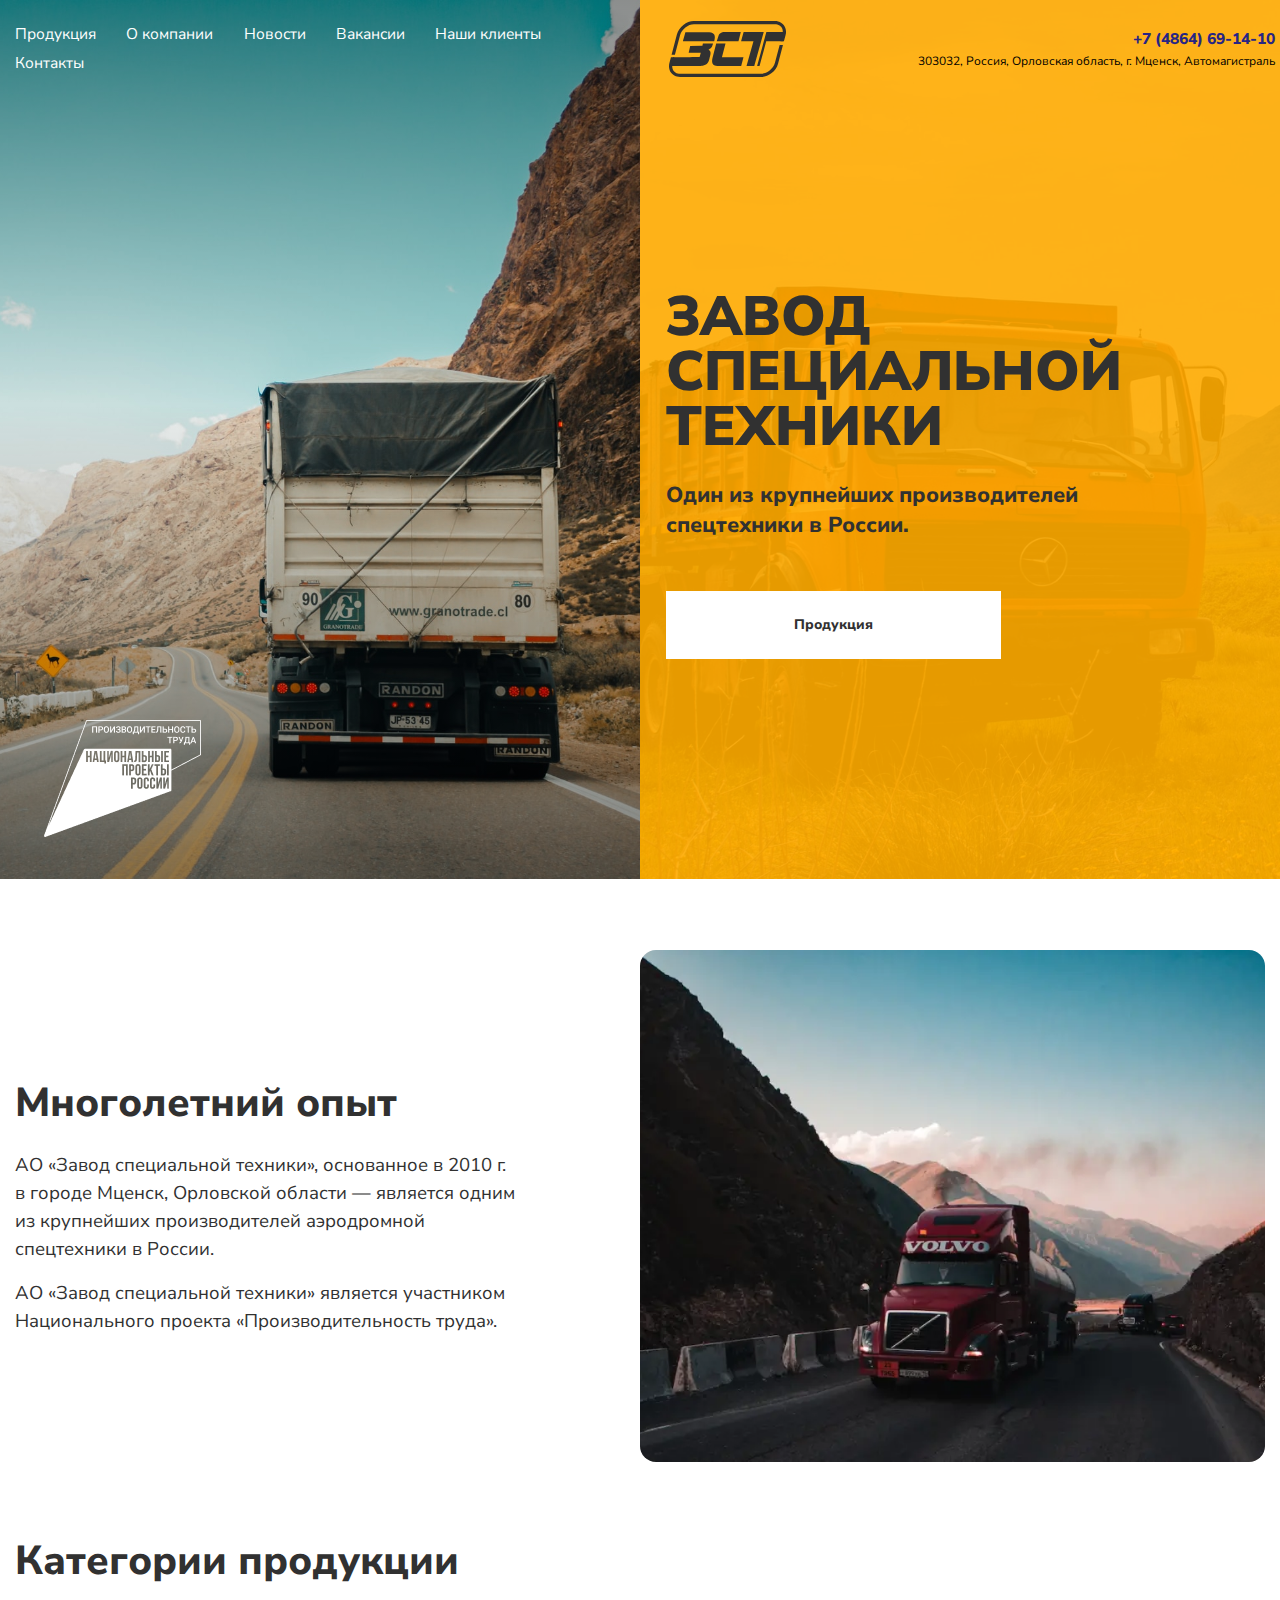
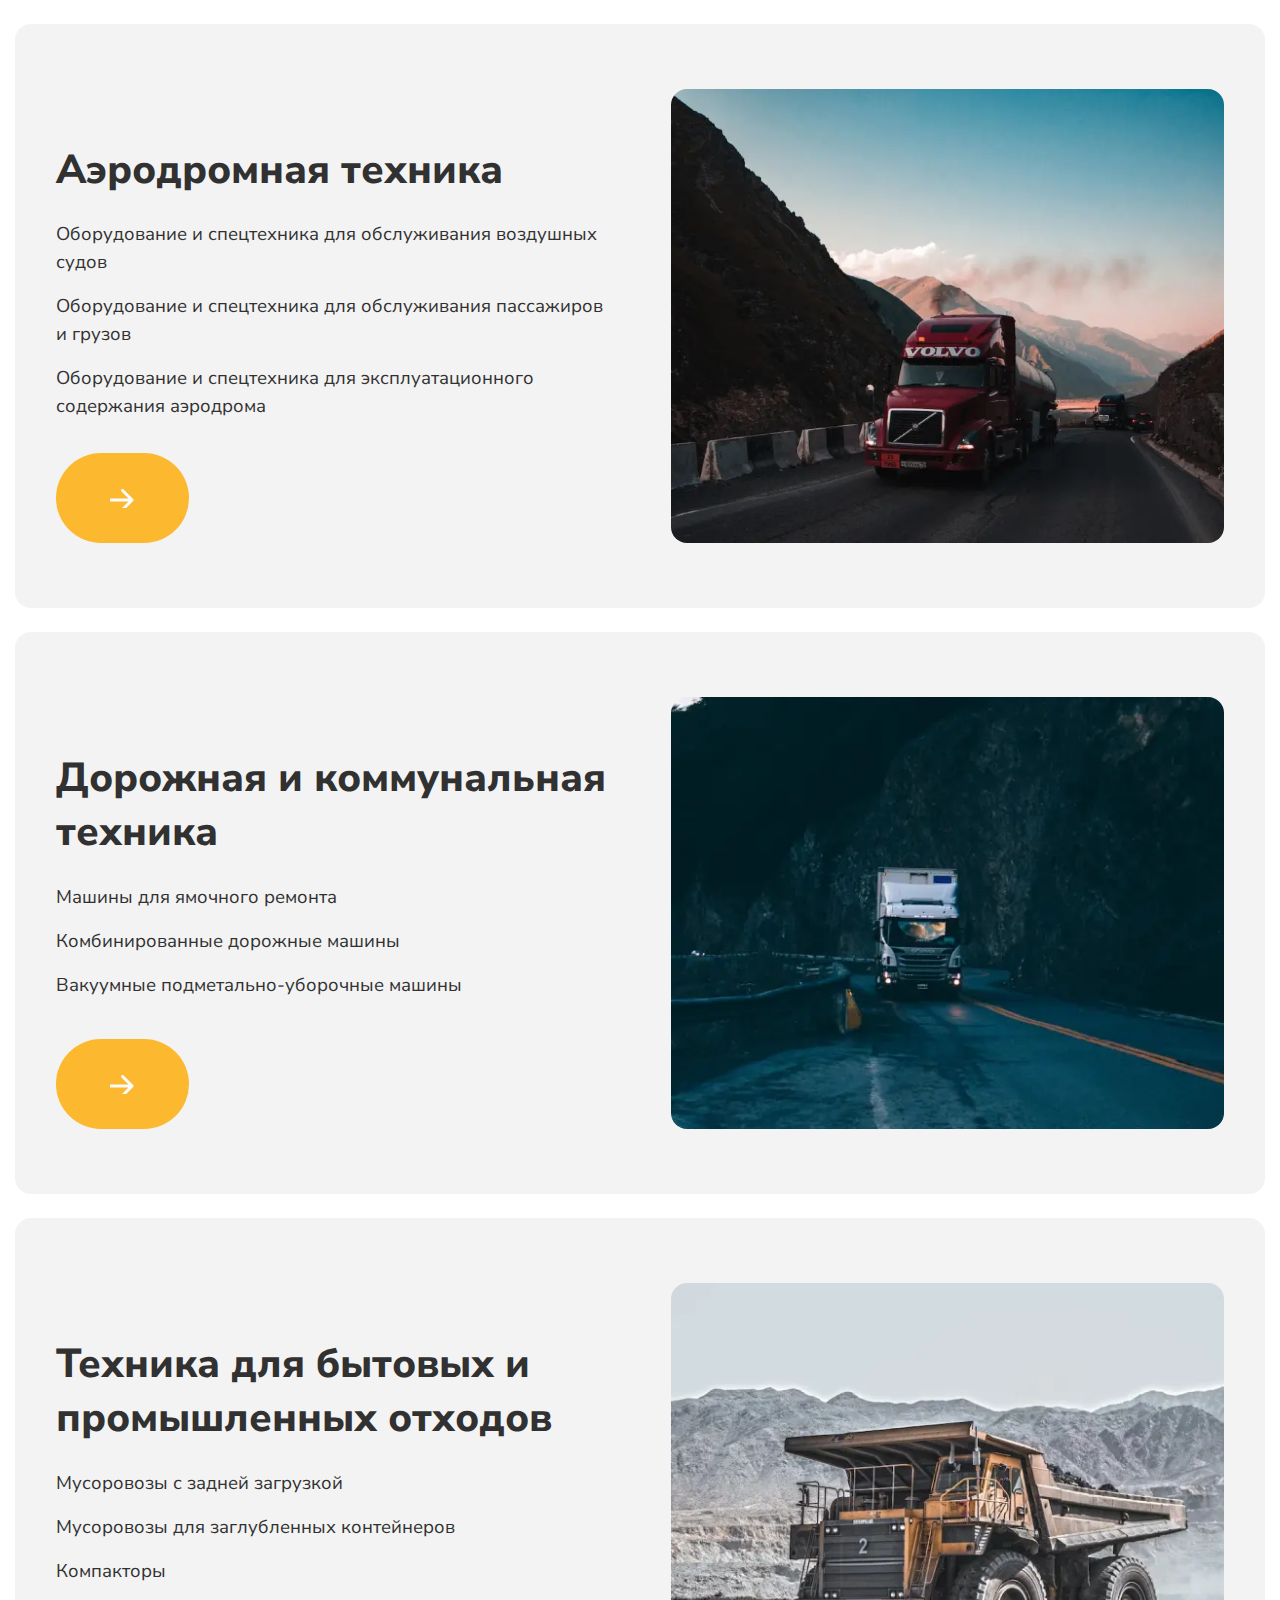
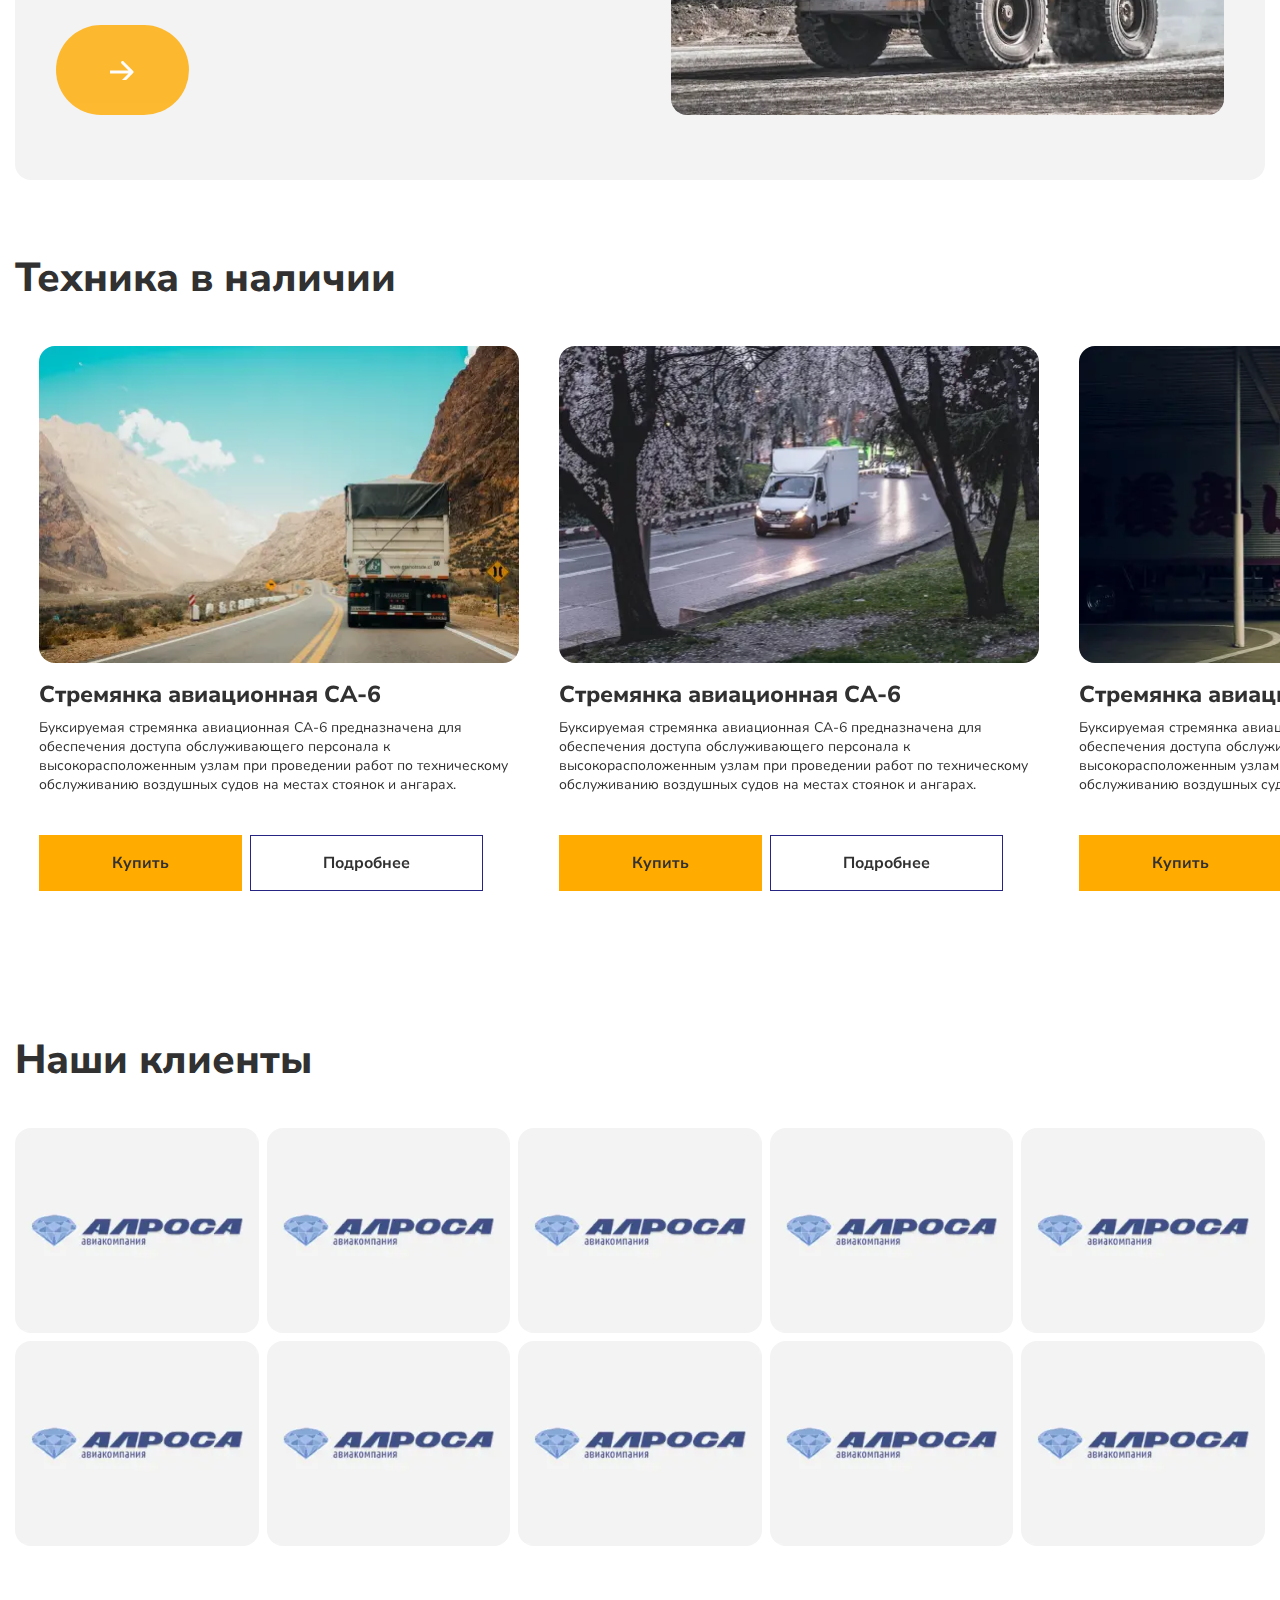
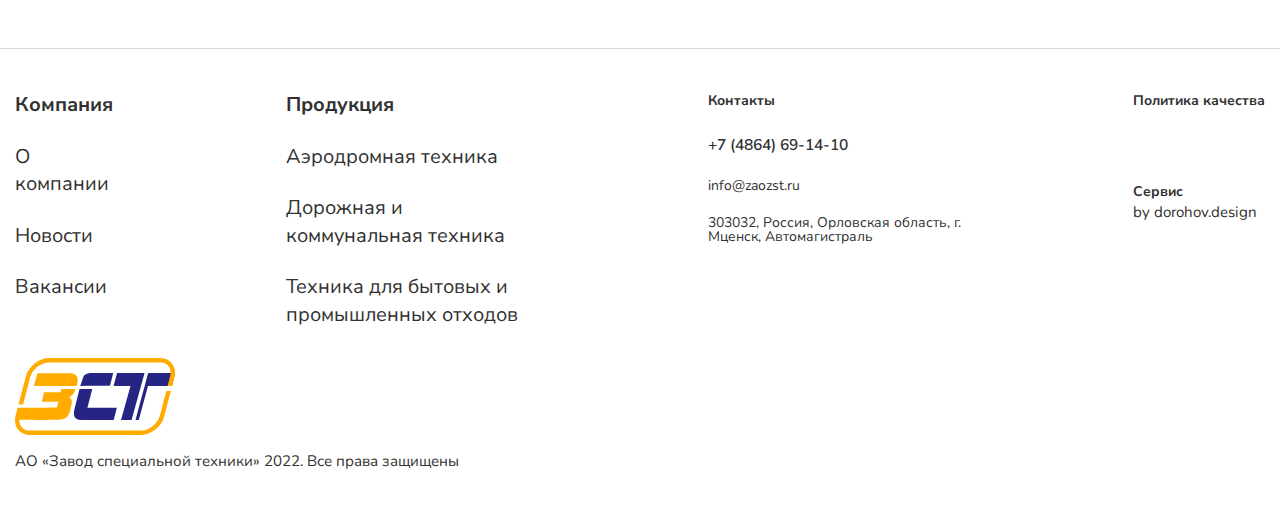
==== commit a9d87960: "f3" ====
--- a/index.html
+++ b/index.html
@@ -6,7 +6,7 @@
 	<meta charset="UTF-8">
 	<meta name="format-detection" content="telephone=no">
 	<!-- <style>body{opacity: 0;}</style> -->
-	<link rel="stylesheet" href="css/style.min.css?_v=20220920154021">
+	<link rel="stylesheet" href="css/style.min.css?_v=20220920162617">
 	<link rel="shortcut icon" href="favicon.ico">
 	<!-- <meta name="robots" content="noindex, nofollow"> -->
 	<meta name="viewport" content="width=device-width, initial-scale=1.0">
@@ -416,7 +416,7 @@
 </div>
  -->
 
-	<script src="js/app.min.js?_v=20220920154021"></script>
+	<script src="js/app.min.js?_v=20220920162617"></script>
 </body>
 
 </html>--- a/css/style.min.css
+++ b/css/style.min.css
@@ -1 +1 @@
-@charset "UTF-8";@import url(https://fonts.googleapis.com/css?family=Nunito+Sans:regular,600,800,900&display=swap);*{padding:0;margin:0;border:0}*,:after,:before{-webkit-box-sizing:border-box;box-sizing:border-box}body,html{height:100%;min-width:320px}body{color:#313131;line-height:1;font-family:"Nunito Sans";font-size:.875rem;-ms-text-size-adjust:100%;-moz-text-size-adjust:100%;-webkit-text-size-adjust:100%;-webkit-font-smoothing:antialiased;-moz-osx-font-smoothing:grayscale}button,input,textarea{font-family:"Nunito Sans";font-size:inherit}button{cursor:pointer;color:inherit;background-color:inherit}a{color:inherit}a:link,a:visited{text-decoration:none}a:hover{text-decoration:none}ul li{list-style:none}img{vertical-align:top}h1,h2,h3,h4,h5,h6{font-weight:inherit;font-size:inherit}.lock body{overflow:hidden;-ms-touch-action:none;touch-action:none}.wrapper{min-height:100%;display:-webkit-box;display:-ms-flexbox;display:flex;-webkit-box-orient:vertical;-webkit-box-direction:normal;-ms-flex-direction:column;flex-direction:column;overflow:hidden}.wrapper>main{-webkit-box-flex:1;-ms-flex:1 1 auto;flex:1 1 auto}.wrapper>*{min-width:0}[class*=__container]{max-width:95.125rem;-webkit-box-sizing:content-box;box-sizing:content-box;margin:0 auto;padding:0 .9375rem}[class*=__container_wide]{max-width:109.6875rem;padding:0 32px}.spollers{display:-ms-grid;display:grid;gap:15px}.spollers__item{font-size:1.25rem}.spollers__title{font-weight:700;line-height:1.375;width:100%;cursor:default;text-align:left;padding-bottom:.625rem;border-radius:.3125rem;position:relative}@supports (font-size:clamp(1rem ,1rem + 0vw ,1rem)){.spollers__title{font-size:clamp(1rem ,1rem + 0 ,1rem)}}@supports not (font-size:clamp(1rem ,1rem + 0vw ,1rem)){.spollers__title{font-size:calc(1rem + 0 * (100vw - 20rem)/ 77)}}._spoller-init .spollers__title{cursor:pointer}._spoller-init .spollers__title::after,._spoller-init .spollers__title::before{content:"";position:absolute;right:10px;top:50%;background-color:#000;height:2px;width:12px;-webkit-transition:-webkit-transform .5s ease 0s;transition:-webkit-transform .5s ease 0s;-o-transition:transform .5s ease 0s;transition:transform .5s ease 0s;transition:transform .5s ease 0s,-webkit-transform .5s ease 0s}._spoller-init .spollers__title::before{-webkit-transform:translate(-75%,-50%) rotate(40deg);-ms-transform:translate(-75%,-50%) rotate(40deg);transform:translate(-75%,-50%) rotate(40deg)}._spoller-init .spollers__title::after{-webkit-transform:translate(0,-50%) rotate(-40deg);-ms-transform:translate(0,-50%) rotate(-40deg);transform:translate(0,-50%) rotate(-40deg)}._spoller-init .spollers__title._spoller-active::before{-webkit-transform:translateX(-75%) rotate(-40deg);-ms-transform:translateX(-75%) rotate(-40deg);transform:translateX(-75%) rotate(-40deg)}._spoller-init .spollers__title._spoller-active::after{-webkit-transform:rotate(40deg);-ms-transform:rotate(40deg);transform:rotate(40deg)}.spollers__body{padding-top:.875rem;padding-right:.875rem;border-radius:.3125rem;line-height:1.375}@supports (font-size:clamp(1rem ,1rem + 0vw ,1rem)){.spollers__body{font-size:clamp(1rem ,1rem + 0 ,1rem)}}@supports not (font-size:clamp(1rem ,1rem + 0vw ,1rem)){.spollers__body{font-size:calc(1rem + 0 * (100vw - 20rem)/ 77)}}[class*=-ibg]{position:relative}[class*=-ibg] img{position:absolute;width:100%;height:100%;top:0;left:0;-o-object-fit:cover;object-fit:cover}[class*=-ibg_contain] img{-o-object-fit:contain;object-fit:contain}.title{font-weight:900;line-height:.9886363636}@supports (font-size:clamp(3.125rem ,1.9516932271rem + 1.8924302789vw ,5.5rem)){.title{font-size:clamp(3.125rem ,1.9516932271rem + 1.8924302789vw ,5.5rem)}}@supports not (font-size:clamp(3.125rem ,1.9516932271rem + 1.8924302789vw ,5.5rem)){.title{font-size:calc(3.125rem + 2.375 * (100vw - 62rem)/ 125.5)}}.button{background-color:#fff;font-weight:800;line-height:1.375;display:inline-block;padding:24px 128px}@supports (font-size:clamp(1.5rem ,1.5rem + 0vw ,1.5rem)){.button{font-size:clamp(1.5rem ,1.5rem + 0 ,1.5rem)}}@supports not (font-size:clamp(1.5rem ,1.5rem + 0vw ,1.5rem)){.button{font-size:calc(1.5rem + 0 * (100vw - 20rem)/ 77)}}.subtitle{font-weight:800;line-height:1.3541666667}@supports (font-size:clamp(1.5rem ,-0.0278514589rem + 3.1830238727vw ,3rem)){.subtitle{font-size:clamp(1.5rem ,-.0278514589rem + 3.1830238727vw ,3rem)}}@supports not (font-size:clamp(1.5rem ,-0.0278514589rem + 3.1830238727vw ,3rem)){.subtitle{font-size:calc(1.5rem + 1.5 * (100vw - 48rem)/ 47.125)}}.header{position:absolute;top:0;left:0;width:100%;z-index:500}.header._header-scroll{position:fixed;top:-200%;background-color:rgba(255,170,0,.849)}.header._header-show{-webkit-transition:top .4s ease 0s;-o-transition:top .4s ease 0s;transition:top .4s ease 0s;top:0}@supports (height:clamp(4rem ,1.7082228117rem + 4.774535809vw ,6.25rem)){.header{height:clamp(4rem ,1.7082228117rem + 4.774535809vw ,6.25rem)}}@supports not (height:clamp(4rem ,1.7082228117rem + 4.774535809vw ,6.25rem)){.header{height:calc(4rem + 2.25 * (100vw - 48rem)/ 47.125)}}.header__inner{-webkit-box-flex:1;-ms-flex-positive:1;flex-grow:1}.header__body{display:-webkit-box;display:-ms-flexbox;display:flex;-webkit-box-pack:justify;-ms-flex-pack:justify;justify-content:space-between;-webkit-box-align:center;-ms-flex-align:center;align-items:center;-webkit-column-gap:10px;-moz-column-gap:10px;column-gap:10px}@supports (padding-top:clamp(1.125rem ,0.8703580902rem + 0.5305039788vw ,1.375rem)){.header__body{padding-top:clamp(1.125rem ,.8703580902rem + .5305039788vw ,1.375rem)}}@supports not (padding-top:clamp(1.125rem ,0.8703580902rem + 0.5305039788vw ,1.375rem)){.header__body{padding-top:calc(1.125rem + .25 * (100vw - 48rem)/ 47.125)}}@supports (padding-bottom:clamp(1.125rem ,0.8703580902rem + 0.5305039788vw ,1.375rem)){.header__body{padding-bottom:clamp(1.125rem ,.8703580902rem + .5305039788vw ,1.375rem)}}@supports not (padding-bottom:clamp(1.125rem ,0.8703580902rem + 0.5305039788vw ,1.375rem)){.header__body{padding-bottom:calc(1.125rem + .25 * (100vw - 48rem)/ 47.125)}}.header__item{display:-webkit-box;display:-ms-flexbox;display:flex;-webkit-box-align:center;-ms-flex-align:center;align-items:center;-webkit-box-pack:justify;-ms-flex-pack:justify;justify-content:space-between}.header__info{display:-webkit-box;display:-ms-flexbox;display:flex;-webkit-box-orient:vertical;-webkit-box-direction:normal;-ms-flex-direction:column;flex-direction:column}.menu__list{display:-webkit-box;display:-ms-flexbox;display:flex;row-gap:7px;-webkit-box-align:center;-ms-flex-align:center;align-items:center;-ms-flex-wrap:wrap;flex-wrap:wrap}@supports ((-moz-column-gap:clamp(0.625rem ,-1.2848143236rem + 3.9787798408vw ,2.5rem)) or (column-gap:clamp(0.625rem ,-1.2848143236rem + 3.9787798408vw ,2.5rem))){.menu__list{-webkit-column-gap:clamp(.625rem ,-1.2848143236rem + 3.9787798408vw ,2.5rem);-moz-column-gap:clamp(.625rem ,-1.2848143236rem + 3.9787798408vw ,2.5rem);column-gap:clamp(.625rem ,-1.2848143236rem + 3.9787798408vw ,2.5rem)}}@supports not ((-moz-column-gap:clamp(0.625rem ,-1.2848143236rem + 3.9787798408vw ,2.5rem)) or (column-gap:clamp(0.625rem ,-1.2848143236rem + 3.9787798408vw ,2.5rem))){.menu__list{-webkit-column-gap:calc(.625rem + 1.875 * (100vw - 48rem)/ 47.125);-moz-column-gap:calc(.625rem + 1.875 * (100vw - 48rem)/ 47.125);column-gap:calc(.625rem + 1.875 * (100vw - 48rem)/ 47.125)}}.menu__link{font-family:"Nunito Sans";line-height:1.375;color:#fff}@supports (font-size:clamp(0.875rem ,0.8425324675rem + 0.1623376623vw ,1rem)){.menu__link{font-size:clamp(.875rem ,.8425324675rem + .1623376623vw ,1rem)}}@supports not (font-size:clamp(0.875rem ,0.8425324675rem + 0.1623376623vw ,1rem)){.menu__link{font-size:calc(.875rem + .125 * (100vw - 20rem)/ 77)}}.menu__link::after{content:"";display:block;height:1px;background-color:#ffab00;width:0%;-webkit-transition:all .3s ease 0s;-o-transition:all .3s ease 0s;transition:all .3s ease 0s}.logo{visibility:visible;opacity:1;-webkit-transition:opacity .3 ease 0s;-o-transition:opacity .3 ease 0s;transition:opacity .3 ease 0s}.menu-open .logo{visibility:hidden;opacity:0}.info-header__link:not(:last-child){margin-bottom:4px}.info-header__mail{line-height:1.3571428571;color:#313131}@supports (font-size:clamp(0.875rem ,0.7557251908rem + 0.5089058524vw ,1rem)){.info-header__mail{font-size:clamp(.875rem ,.7557251908rem + .5089058524vw ,1rem)}}@supports not (font-size:clamp(0.875rem ,0.7557251908rem + 0.5089058524vw ,1rem)){.info-header__mail{font-size:calc(.875rem + .125 * (100vw - 23.4375rem)/ 24.5625)}}.callback{font-weight:800;line-height:1.375;text-align:right;color:#272584}@supports (font-size:clamp(0.875rem ,0.8425324675rem + 0.1623376623vw ,1rem)){.callback{font-size:clamp(.875rem ,.8425324675rem + .1623376623vw ,1rem)}}@supports not (font-size:clamp(0.875rem ,0.8425324675rem + 0.1623376623vw ,1rem)){.callback{font-size:calc(.875rem + .125 * (100vw - 20rem)/ 77)}}.adress{font-size:.75rem;line-height:1.3333333333;text-align:right;color:#000;-webkit-transition:all .3s ease 0s;-o-transition:all .3s ease 0s;transition:all .3s ease 0s}.icon-menu{display:none}.footer{border-top:1px solid rgba(49,49,49,.199)}@supports (padding-top:clamp(3rem ,3rem + 0vw ,3rem)){.footer{padding-top:clamp(3rem ,3rem + 0 ,3rem)}}@supports not (padding-top:clamp(3rem ,3rem + 0vw ,3rem)){.footer{padding-top:calc(3rem + 0 * (100vw - 20rem)/ 77)}}@supports (padding-bottom:clamp(4rem ,4rem + 0vw ,4rem)){.footer{padding-bottom:clamp(4rem ,4rem + 0 ,4rem)}}@supports not (padding-bottom:clamp(4rem ,4rem + 0vw ,4rem)){.footer{padding-bottom:calc(4rem + 0 * (100vw - 20rem)/ 77)}}.footer__items{display:-webkit-box;display:-ms-flexbox;display:flex;-webkit-box-pack:justify;-ms-flex-pack:justify;justify-content:space-between}@supports ((-moz-column-gap:clamp(1.25rem ,-3.6939655172rem + 7.974137931vw ,5.875rem)) or (column-gap:clamp(1.25rem ,-3.6939655172rem + 7.974137931vw ,5.875rem))){.footer__items{-webkit-column-gap:clamp(1.25rem ,-3.6939655172rem + 7.974137931vw ,5.875rem);-moz-column-gap:clamp(1.25rem ,-3.6939655172rem + 7.974137931vw ,5.875rem);column-gap:clamp(1.25rem ,-3.6939655172rem + 7.974137931vw ,5.875rem)}}@supports not ((-moz-column-gap:clamp(1.25rem ,-3.6939655172rem + 7.974137931vw ,5.875rem)) or (column-gap:clamp(1.25rem ,-3.6939655172rem + 7.974137931vw ,5.875rem))){.footer__items{-webkit-column-gap:calc(1.25rem + 4.625 * (100vw - 62rem)/ 58);-moz-column-gap:calc(1.25rem + 4.625 * (100vw - 62rem)/ 58);column-gap:calc(1.25rem + 4.625 * (100vw - 62rem)/ 58)}}.item-footer{-webkit-box-orient:vertical;-webkit-box-direction:normal;-ms-flex-direction:column;flex-direction:column}.item-footer_contacts{-webkit-box-flex:0;-ms-flex:0 1 274px;flex:0 1 274px}.item-footer_logo{-webkit-box-flex:0;-ms-flex:0 1 256px;flex:0 1 256px}.item-footer_products{-webkit-box-flex:0;-ms-flex:0 1 271px;flex:0 1 271px}.item-footer__content{display:-webkit-box;display:-ms-flexbox;display:flex;-webkit-box-orient:vertical;-webkit-box-direction:normal;-ms-flex-direction:column;flex-direction:column;-webkit-box-flex:0;-ms-flex:0 1 150px;flex:0 1 150px}.item-footer__logo{-webkit-box-flex:1;-ms-flex-positive:1;flex-grow:1;-ms-flex-preferred-size:100%;flex-basis:100%;display:-webkit-box;display:-ms-flexbox;display:flex;-webkit-box-pack:justify;-ms-flex-pack:justify;justify-content:space-between;-webkit-column-gap:56px;-moz-column-gap:56px;column-gap:56px}.item-footer__logo:not(:last-child){margin-bottom:16px}.item-footer__link{line-height:1.375;-webkit-transition:all .3s ease 0s;-o-transition:all .3s ease 0s;transition:all .3s ease 0s}@supports (font-size:clamp(0.75rem ,0.6850649351rem + 0.3246753247vw ,1rem)){.item-footer__link{font-size:clamp(.75rem ,.6850649351rem + .3246753247vw ,1rem)}}@supports not (font-size:clamp(0.75rem ,0.6850649351rem + 0.3246753247vw ,1rem)){.item-footer__link{font-size:calc(.75rem + .25 * (100vw - 20rem)/ 77)}}.item-footer__title{font-weight:700;line-height:1.375;-webkit-box-flex:1;-ms-flex-positive:1;flex-grow:1}@supports (font-size:clamp(1rem ,1rem + 0vw ,1rem)){.item-footer__title{font-size:clamp(1rem ,1rem + 0 ,1rem)}}@supports not (font-size:clamp(1rem ,1rem + 0vw ,1rem)){.item-footer__title{font-size:calc(1rem + 0 * (100vw - 20rem)/ 77)}}.item-footer__title:not(:last-child){margin-bottom:24px}.item-footer__title_content:not(:last-child){margin-bottom:48px}.item-footer__list{display:-webkit-box;display:-ms-flexbox;display:flex;-webkit-box-orient:vertical;-webkit-box-direction:normal;-ms-flex-direction:column;flex-direction:column}@supports (row-gap:clamp(1.5rem ,1.5rem + 0vw ,1.5rem)){.item-footer__list{row-gap:clamp(1.5rem ,1.5rem + 0 ,1.5rem)}}@supports not (row-gap:clamp(1.5rem ,1.5rem + 0vw ,1.5rem)){.item-footer__list{row-gap:calc(1.5rem + 0 * (100vw - 20rem)/ 77)}}.item-footer__link-phone{font-weight:600;line-height:1.375;-webkit-transition:all .3s ease 0s;-o-transition:all .3s ease 0s;transition:all .3s ease 0s}@supports (font-size:clamp(1rem ,1rem + 0vw ,1rem)){.item-footer__link-phone{font-size:clamp(1rem ,1rem + 0 ,1rem)}}@supports not (font-size:clamp(1rem ,1rem + 0vw ,1rem)){.item-footer__link-phone{font-size:calc(1rem + 0 * (100vw - 20rem)/ 77)}}.item-footer__link-mail{-webkit-transition:all .3s ease 0s;-o-transition:all .3s ease 0s;transition:all .3s ease 0s}.item-footer__link-adress{-webkit-transition:all .3s ease 0s;-o-transition:all .3s ease 0s;transition:all .3s ease 0s}.item-footer__content{row-gap:24px}.item-footer__author{line-height:1.375;-webkit-box-flex:1;-ms-flex-positive:1;flex-grow:1}@supports (font-size:clamp(0.75rem ,0.6850649351rem + 0.3246753247vw ,1rem)){.item-footer__author{font-size:clamp(.75rem ,.6850649351rem + .3246753247vw ,1rem)}}@supports not (font-size:clamp(0.75rem ,0.6850649351rem + 0.3246753247vw ,1rem)){.item-footer__author{font-size:calc(.75rem + .25 * (100vw - 20rem)/ 77)}}.spollers__info:not(:last-child){margin-bottom:24px}.spollers__link{-webkit-transition:all .3s ease 0s;-o-transition:all .3s ease 0s;transition:all .3s ease 0s}.decor{display:none}.logo__footer{width:160px;height:77px}.logo__footer img{-o-object-fit:cover;object-fit:cover}.info__content{display:-webkit-box;display:-ms-flexbox;display:flex;-webkit-box-ordinal-group:3;-ms-flex-order:2;order:2}.info__image{position:relative;padding-bottom:52%;-webkit-box-ordinal-group:2;-ms-flex-order:1;order:1;-webkit-box-flex:0;-ms-flex:0 0 50%;flex:0 0 50%}.no-webp .info__image::after{background:url(../img/mainpage/info/icon.png) 0 0 no-repeat}.info__image::after{content:"";position:absolute;bottom:42px;width:157px;height:117px}@supports (left:clamp(0.0000000625rem ,-0.9090908304rem + 4.5454544643vw ,3.5rem)){.info__image::after{left:clamp(.0000000625rem ,-.9090908304rem + 4.5454544643vw ,3.5rem)}}@supports not (left:clamp(0.0000000625rem ,-0.9090908304rem + 4.5454544643vw ,3.5rem)){.info__image::after{left:calc(.0000000625rem + 3.4999999375 * (100vw - 20rem)/ 77)}}.info__image img{max-width:100%;position:absolute;width:100%;height:100%;-o-object-fit:cover;object-fit:cover}.content-info{position:relative}.content-info__container{display:-webkit-box;display:-ms-flexbox;display:flex;margin:0}@supports (margin-bottom:clamp(0.5rem ,0.1103896104rem + 1.9480519481vw ,2rem)){.content-info__title{margin-bottom:clamp(.5rem ,.1103896104rem + 1.9480519481vw ,2rem)}}@supports not (margin-bottom:clamp(0.5rem ,0.1103896104rem + 1.9480519481vw ,2rem)){.content-info__title{margin-bottom:calc(.5rem + 1.5 * (100vw - 20rem)/ 77)}}.content-info__body{position:relative;padding-top:290px;padding-bottom:220px}@supports (padding-left:clamp(0.0000000625rem ,-1.0416665625rem + 2.1701388021vw ,1.5625rem)){.content-info__body{padding-left:clamp(.0000000625rem ,-1.0416665625rem + 2.1701388021vw ,1.5625rem)}}@supports not (padding-left:clamp(0.0000000625rem ,-1.0416665625rem + 2.1701388021vw ,1.5625rem)){.content-info__body{padding-left:calc(.0000000625rem + 1.5624999375 * (100vw - 48rem)/ 72)}}.content-info__text{font-weight:800;line-height:1.375}@supports (font-size:clamp(0.875rem ,0.6755319149rem + 0.8510638298vw ,1.5rem)){.content-info__text{font-size:clamp(.875rem ,.6755319149rem + .8510638298vw ,1.5rem)}}@supports not (font-size:clamp(0.875rem ,0.6755319149rem + 0.8510638298vw ,1.5rem)){.content-info__text{font-size:calc(.875rem + .625 * (100vw - 23.4375rem)/ 73.4375)}}@supports (margin-bottom:clamp(2rem ,1.6103896104rem + 1.9480519481vw ,3.5rem)){.content-info__text:not(:last-child){margin-bottom:clamp(2rem ,1.6103896104rem + 1.9480519481vw ,3.5rem)}}@supports not (margin-bottom:clamp(2rem ,1.6103896104rem + 1.9480519481vw ,3.5rem)){.content-info__text:not(:last-child){margin-bottom:calc(2rem + 1.5 * (100vw - 20rem)/ 77)}}.content-info__image img{max-width:100%;position:absolute;top:0;left:0;width:50%;height:100%;-o-object-fit:cover;object-fit:cover;z-index:-1}@supports (padding-top:clamp(2.5rem ,1.8506493506rem + 3.2467532468vw ,5rem)){.experience{padding-top:clamp(2.5rem ,1.8506493506rem + 3.2467532468vw ,5rem)}}@supports not (padding-top:clamp(2.5rem ,1.8506493506rem + 3.2467532468vw ,5rem)){.experience{padding-top:calc(2.5rem + 2.5 * (100vw - 20rem)/ 77)}}@supports (padding-bottom:clamp(2.5rem ,1.8506493506rem + 3.2467532468vw ,5rem)){.experience{padding-bottom:clamp(2.5rem ,1.8506493506rem + 3.2467532468vw ,5rem)}}@supports not (padding-bottom:clamp(2.5rem ,1.8506493506rem + 3.2467532468vw ,5rem)){.experience{padding-bottom:calc(2.5rem + 2.5 * (100vw - 20rem)/ 77)}}.experience__container{display:-webkit-box;display:-ms-flexbox;display:flex}@supports (margin-bottom:clamp(1rem ,0.4927344782rem + 1.0568031704vw ,1.5rem)){.experience__subtitle{margin-bottom:clamp(1rem ,.4927344782rem + 1.0568031704vw ,1.5rem)}}@supports not (margin-bottom:clamp(1rem ,0.4927344782rem + 1.0568031704vw ,1.5rem)){.experience__subtitle{margin-bottom:calc(1rem + .5 * (100vw - 48rem)/ 47.3125)}}.experience__content{-ms-flex-item-align:center;-ms-grid-row-align:center;align-self:center;-webkit-box-flex:0;-ms-flex:0 1 50%;flex:0 1 50%}.experience__content>p:not(:last-child){margin-bottom:16px}@supports (padding-right:clamp(2.5rem ,-5.2357992074rem + 16.1162483487vw ,10.125rem)){.experience__content{padding-right:clamp(2.5rem ,-5.2357992074rem + 16.1162483487vw ,10.125rem)}}@supports not (padding-right:clamp(2.5rem ,-5.2357992074rem + 16.1162483487vw ,10.125rem)){.experience__content{padding-right:calc(2.5rem + 7.625 * (100vw - 48rem)/ 47.3125)}}.experience__text{line-height:1.5}@supports (font-size:clamp(1rem ,0.7544757033rem + 0.5115089514vw ,1.25rem)){.experience__text{font-size:clamp(1rem ,.7544757033rem + .5115089514vw ,1.25rem)}}@supports not (font-size:clamp(1rem ,0.7544757033rem + 0.5115089514vw ,1.25rem)){.experience__text{font-size:calc(1rem + .25 * (100vw - 48rem)/ 48.875)}}.experience__image{-webkit-box-flex:0;-ms-flex:0 0 50%;flex:0 0 50%;border-radius:16px;overflow:hidden;position:relative;padding-bottom:41%}.experience__image img{position:absolute;top:0;left:0;width:100%;height:100%;-o-object-fit:cover;object-fit:cover;-webkit-transition:all .6s ease 0s;-o-transition:all .6s ease 0s;transition:all .6s ease 0s}@supports (margin-bottom:clamp(1.25rem ,0.9253246753rem + 1.6233766234vw ,2.5rem)){.categories__subtitle{margin-bottom:clamp(1.25rem ,.9253246753rem + 1.6233766234vw ,2.5rem)}}@supports not (margin-bottom:clamp(1.25rem ,0.9253246753rem + 1.6233766234vw ,2.5rem)){.categories__subtitle{margin-bottom:calc(1.25rem + 1.25 * (100vw - 20rem)/ 77)}}.categories__subtitle-last:not(:last-child){margin-bottom:24px}.categories .categories__body{background:#f3f3f3;border-radius:16px}@supports (padding-top:clamp(2rem ,-5.0857142857rem + 11.4285714286vw ,6rem)){.categories .categories__body{padding-top:clamp(2rem ,-5.0857142857rem + 11.4285714286vw ,6rem)}}@supports not (padding-top:clamp(2rem ,-5.0857142857rem + 11.4285714286vw ,6rem)){.categories .categories__body{padding-top:calc(2rem + 4 * (100vw - 62rem)/ 35)}}@supports (padding-bottom:clamp(2rem ,-5.0857142857rem + 11.4285714286vw ,6rem)){.categories .categories__body{padding-bottom:clamp(2rem ,-5.0857142857rem + 11.4285714286vw ,6rem)}}@supports not (padding-bottom:clamp(2rem ,-5.0857142857rem + 11.4285714286vw ,6rem)){.categories .categories__body{padding-bottom:calc(2rem + 4 * (100vw - 62rem)/ 35)}}@supports (padding-left:clamp(1rem ,-4.3142857143rem + 8.5714285714vw ,4rem)){.categories .categories__body{padding-left:clamp(1rem ,-4.3142857143rem + 8.5714285714vw ,4rem)}}@supports not (padding-left:clamp(1rem ,-4.3142857143rem + 8.5714285714vw ,4rem)){.categories .categories__body{padding-left:calc(1rem + 3 * (100vw - 62rem)/ 35)}}@supports (padding-right:clamp(1rem ,-4.3142857143rem + 8.5714285714vw ,4rem)){.categories .categories__body{padding-right:clamp(1rem ,-4.3142857143rem + 8.5714285714vw ,4rem)}}@supports not (padding-right:clamp(1rem ,-4.3142857143rem + 8.5714285714vw ,4rem)){.categories .categories__body{padding-right:calc(1rem + 3 * (100vw - 62rem)/ 35)}}.categories .categories__body:not(:last-child){margin-bottom:24px}.categories__item{display:-webkit-box;display:-ms-flexbox;display:flex}@supports ((-moz-column-gap:clamp(1.875rem ,-4.4064258912rem + 10.1313320826vw ,5.25rem)) or (column-gap:clamp(1.875rem ,-4.4064258912rem + 10.1313320826vw ,5.25rem))){.categories__item{-webkit-column-gap:clamp(1.875rem ,-4.4064258912rem + 10.1313320826vw ,5.25rem);-moz-column-gap:clamp(1.875rem ,-4.4064258912rem + 10.1313320826vw ,5.25rem);column-gap:clamp(1.875rem ,-4.4064258912rem + 10.1313320826vw ,5.25rem)}}@supports not ((-moz-column-gap:clamp(1.875rem ,-4.4064258912rem + 10.1313320826vw ,5.25rem)) or (column-gap:clamp(1.875rem ,-4.4064258912rem + 10.1313320826vw ,5.25rem))){.categories__item{-webkit-column-gap:calc(1.875rem + 3.375 * (100vw - 62rem)/ 33.3125);-moz-column-gap:calc(1.875rem + 3.375 * (100vw - 62rem)/ 33.3125);column-gap:calc(1.875rem + 3.375 * (100vw - 62rem)/ 33.3125)}}.categories__content{display:-webkit-box;display:-ms-flexbox;display:flex;-webkit-box-orient:vertical;-webkit-box-direction:normal;-ms-flex-direction:column;flex-direction:column;-webkit-box-flex:0;-ms-flex:0 1 50%;flex:0 1 50%;row-gap:32px}.categories__inner{-webkit-box-flex:1;-ms-flex-positive:1;flex-grow:1}.categories__list{line-height:1.5;display:-webkit-box;display:-ms-flexbox;display:flex;-webkit-box-orient:vertical;-webkit-box-direction:normal;-ms-flex-direction:column;flex-direction:column;row-gap:16px}.categories__list:not(:last-child){margin-bottom:16px}@supports (font-size:clamp(1rem ,0.7551020408rem + 0.5102040816vw ,1.25rem)){.categories__list{font-size:clamp(1rem ,.7551020408rem + .5102040816vw ,1.25rem)}}@supports not (font-size:clamp(1rem ,0.7551020408rem + 0.5102040816vw ,1.25rem)){.categories__list{font-size:calc(1rem + .25 * (100vw - 48rem)/ 49)}}.categories__image{-webkit-box-flex:1;-ms-flex:1 1 582px;flex:1 1 582px;position:relative;padding-bottom:37%;overflow:hidden;border-radius:16px}.categories__image img{position:absolute;top:0;left:0;width:100%;height:100%;-o-object-fit:cover;object-fit:cover;-webkit-transition:all .6s ease 0s;-o-transition:all .6s ease 0s;transition:all .6s ease 0s}.arrow{display:inline-block;background-color:#ffab00;opacity:.8;border-radius:88px;position:relative;overflow:hidden}@supports (width:clamp(4.375rem ,3.0600649351rem + 6.5746753247vw ,9.4375rem)){.arrow{width:clamp(4.375rem ,3.0600649351rem + 6.5746753247vw ,9.4375rem)}}@supports not (width:clamp(4.375rem ,3.0600649351rem + 6.5746753247vw ,9.4375rem)){.arrow{width:calc(4.375rem + 5.0625 * (100vw - 20rem)/ 77)}}@supports (height:clamp(4.375rem ,3.9529220779rem + 2.1103896104vw ,6rem)){.arrow{height:clamp(4.375rem ,3.9529220779rem + 2.1103896104vw ,6rem)}}@supports not (height:clamp(4.375rem ,3.9529220779rem + 2.1103896104vw ,6rem)){.arrow{height:calc(4.375rem + 1.625 * (100vw - 20rem)/ 77)}}.arrow::after{content:"";top:50%;left:50%;-webkit-transform:translate(-50%,-50%);-ms-transform:translate(-50%,-50%);transform:translate(-50%,-50%);position:absolute;width:24px;height:20px;background:url(../img/mainpage/info/arrow.svg) 0 0 no-repeat;-webkit-transition:all .3s ease 0s;-o-transition:all .3s ease 0s;transition:all .3s ease 0s}.arrow::before{content:"";top:50%;left:-50%;-webkit-transform:translate(-50%,-50%);-ms-transform:translate(-50%,-50%);transform:translate(-50%,-50%);position:absolute;width:24px;height:20px;background:url(../img/mainpage/info/arrow.svg) 0 0 no-repeat;-webkit-transition:all .6s ease 0s;-o-transition:all .6s ease 0s;transition:all .6s ease 0s}@supports (padding-top:clamp(2.5rem ,1.8506493506rem + 3.2467532468vw ,5rem)){.equipment{padding-top:clamp(2.5rem ,1.8506493506rem + 3.2467532468vw ,5rem)}}@supports not (padding-top:clamp(2.5rem ,1.8506493506rem + 3.2467532468vw ,5rem)){.equipment{padding-top:calc(2.5rem + 2.5 * (100vw - 20rem)/ 77)}}@supports (padding-bottom:clamp(2.5rem ,1.8506493506rem + 3.2467532468vw ,5rem)){.equipment{padding-bottom:clamp(2.5rem ,1.8506493506rem + 3.2467532468vw ,5rem)}}@supports not (padding-bottom:clamp(2.5rem ,1.8506493506rem + 3.2467532468vw ,5rem)){.equipment{padding-bottom:calc(2.5rem + 2.5 * (100vw - 20rem)/ 77)}}@supports (padding-left:clamp(0.9375rem ,-1.3451948481rem + 4.7556142668vw ,3.1875rem)){.equipment__slider{padding-left:clamp(.9375rem ,-1.3451948481rem + 4.7556142668vw ,3.1875rem)}}@supports not (padding-left:clamp(0.9375rem ,-1.3451948481rem + 4.7556142668vw ,3.1875rem)){.equipment__slider{padding-left:calc(.9375rem + 2.25 * (100vw - 48rem)/ 47.3125)}}.equipment__subtitle{margin-bottom:40px}.slide-equipment{-webkit-box-flex:0;-ms-flex:0 1 480px;flex:0 1 480px}.slide-equipment__label:not(:last-child){margin-bottom:8px}.slide-equipment__body{display:-webkit-box;display:-ms-flexbox;display:flex;-webkit-box-orient:vertical;-webkit-box-direction:normal;-ms-flex-direction:column;flex-direction:column;height:100%;-webkit-box-flex:1;-ms-flex-positive:1;flex-grow:1}.slide-equipment__image{position:relative;padding-bottom:66%;overflow:hidden;border-radius:16px;cursor:pointer}.slide-equipment__image img{position:absolute;top:0;left:0;width:100%;height:100%;-o-object-fit:cover;object-fit:cover;-webkit-transition:all .6s ease 0s;-o-transition:all .6s ease 0s;transition:all .6s ease 0s}.slide-equipment__image:not(:last-child){margin-bottom:16px}.slide-equipment__content{-webkit-box-flex:1;-ms-flex-positive:1;flex-grow:1}.slide-equipment__content:not(:last-child){margin-bottom:40px}.slide-equipment__text{font-size:.875rem;line-height:1.3571428571}.slide-equipment__buttons{display:-webkit-box;display:-ms-flexbox;display:flex;-webkit-box-align:start;-ms-flex-align:start;align-items:flex-start;-webkit-column-gap:8px;-moz-column-gap:8px;column-gap:8px}.label{font-weight:800;line-height:1.375}@supports (font-size:clamp(1.25rem ,1.1850649351rem + 0.3246753247vw ,1.5rem)){.label{font-size:clamp(1.25rem ,1.1850649351rem + .3246753247vw ,1.5rem)}}@supports not (font-size:clamp(1.25rem ,1.1850649351rem + 0.3246753247vw ,1.5rem)){.label{font-size:calc(1.25rem + .25 * (100vw - 20rem)/ 77)}}.buy{padding:16px 72px;background-color:#ffab00;font-weight:700;font-size:1rem;line-height:1.375;border:1px solid transparent}.more{padding:16px 72px;border:1px solid #272584;background-color:#fff;font-weight:700;font-size:1rem;line-height:1.375;-webkit-transition:all .3s ease 0s;-o-transition:all .3s ease 0s;transition:all .3s ease 0s}.swiper-autoheight .swiper-wrapper{-webkit-box-align:stretch!important;-ms-flex-align:stretch!important;align-items:stretch!important}@supports (padding-top:clamp(2.5rem ,1.8506493506rem + 3.2467532468vw ,5rem)){.our-clients{padding-top:clamp(2.5rem ,1.8506493506rem + 3.2467532468vw ,5rem)}}@supports not (padding-top:clamp(2.5rem ,1.8506493506rem + 3.2467532468vw ,5rem)){.our-clients{padding-top:calc(2.5rem + 2.5 * (100vw - 20rem)/ 77)}}@supports (padding-bottom:clamp(2.5rem ,1.2012987013rem + 6.4935064935vw ,7.5rem)){.our-clients{padding-bottom:clamp(2.5rem ,1.2012987013rem + 6.4935064935vw ,7.5rem)}}@supports not (padding-bottom:clamp(2.5rem ,1.2012987013rem + 6.4935064935vw ,7.5rem)){.our-clients{padding-bottom:calc(2.5rem + 5 * (100vw - 20rem)/ 77)}}.our-clients__image{overflow:hidden;border-radius:16px}.our-clients__image img{max-width:100%;-webkit-transition:all .6s ease 0s;-o-transition:all .6s ease 0s;transition:all .6s ease 0s}.our-clients__items{display:-webkit-box;display:-ms-flexbox;display:flex;-ms-flex-wrap:wrap;flex-wrap:wrap;margin:0 -4px;row-gap:8px}.our-clients__item{padding:0 4px;-webkit-box-flex:0;-ms-flex:0 0 20%;flex:0 0 20%}.swiper{overflow:hidden}.swiper-wrapper{width:100%;height:100%;-webkit-box-sizing:content-box;box-sizing:content-box;display:-webkit-box;display:-ms-flexbox;display:flex;position:relative}.swiper-vertical .swiper-wrapper{-webkit-box-orient:vertical;-webkit-box-direction:normal;-ms-flex-direction:column;flex-direction:column}.swiper-autoheight .swiper-wrapper{-webkit-box-align:start;-ms-flex-align:start;align-items:flex-start}.swiper-initialized .swiper-slide{-ms-flex-negative:0;flex-shrink:0}.swiper-android .swiper-slide,.swiper-android .swiper-wrapper{-webkit-transform:translate3d(0,0,0);transform:translate3d(0,0,0)}.swiper-button-lock{display:none!important}@media (min-width:29.99875em){.content-info__text{max-width:460px}}@media (min-width:47.99875em){.header__item{-webkit-box-flex:0;-ms-flex:0 0 50%;flex:0 0 50%}.header__menu{-webkit-box-flex:0;-ms-flex:0 0 50%;flex:0 0 50%}.info-header__link{text-align:right}.info-header__mail{display:none}}@media (min-width:55.75em){.footer__items{row-gap:30px}}@media (min-width:55.125em){.item-footer_company{-webkit-box-flex:0;-ms-flex:0 1 120px;flex:0 1 120px}}@media (min-width:59.6875em){.categories__inner{padding-top:54px}}@media (min-width:61.99875em){.header__item{padding-left:19px}.info{display:-webkit-box;display:-ms-flexbox;display:flex}.info__content{-webkit-box-flex:0;-ms-flex:0 0 100%;flex:0 0 100%}.content-info__body{width:50%}}@media (min-width:109.6875em){[class*=__container_wide]{margin-left:auto}}@media (max-width:48em){.categories__list{font-size:inherit}}@media (max-width:109.6875em){[class*=__container_wide]{max-width:95.125rem;-webkit-box-sizing:content-box;box-sizing:content-box;margin:0 auto;padding:0 .9375rem}}@media (max-width:81.5625em){.footer__items{-ms-flex-wrap:wrap;flex-wrap:wrap}.item-footer_logo{-ms-flex-preferred-size:50%;flex-basis:50%}}@media (max-width:81.125em){.item-footer_logo{-webkit-box-flex:1;-ms-flex-positive:1;flex-grow:1}}@media (max-width:61.99875em){@supports (font-size:clamp(2.5rem ,1.5883306321rem + 3.8897893031vw ,4rem)){.title{font-size:clamp(2.5rem ,1.5883306321rem + 3.8897893031vw ,4rem)}}@supports not (font-size:clamp(2.5rem ,1.5883306321rem + 3.8897893031vw ,4rem)){.title{font-size:calc(2.5rem + 1.5 * (100vw - 23.4375rem)/ 38.5625)}}.button{padding:12px 64px}.info__image{display:none}.content-info__image img{width:100%}.our-clients__item{-webkit-box-flex:0;-ms-flex:0 0 33.333%;flex:0 0 33.333%}}@media (max-width:59.6875em){.experience__container{-webkit-box-orient:vertical;-webkit-box-direction:normal;-ms-flex-direction:column;flex-direction:column;row-gap:24px}.experience__image{-webkit-box-flex:0;-ms-flex:0 1 600px;flex:0 1 600px}.categories__item{-webkit-box-orient:vertical;-webkit-box-direction:normal;-ms-flex-direction:column;flex-direction:column;row-gap:32px}.categories__image{-webkit-box-flex:0;-ms-flex:0 1 400px;flex:0 1 400px}}@media (max-width:55.75em){.item-footer_logo{-ms-flex-preferred-size:100%;flex-basis:100%;display:-webkit-box;display:-ms-flexbox;display:flex;-webkit-box-orient:horizontal;-webkit-box-direction:normal;-ms-flex-direction:row;flex-direction:row;-ms-flex-wrap:wrap;flex-wrap:wrap;-webkit-box-pack:justify;-ms-flex-pack:justify;justify-content:space-between;-webkit-box-align:center;-ms-flex-align:center;align-items:center;-webkit-column-gap:32px;-moz-column-gap:32px;column-gap:32px}.item-footer__content{margin-top:40px}.item-footer__content{-webkit-box-orient:horizontal;-webkit-box-direction:normal;-ms-flex-direction:row;flex-direction:row;-webkit-column-gap:32px;-moz-column-gap:32px;column-gap:32px}.item-footer__author{text-align:right}.decor{display:block}}@media (max-width:47.99875em){.spollers__item{border-bottom:1px solid #313131}.spollers__title{padding-bottom:1.25rem}.header__body{-webkit-box-orient:horizontal;-webkit-box-direction:reverse;-ms-flex-direction:row-reverse;flex-direction:row-reverse}.header__info{text-align:left}@supports (row-gap:clamp(1rem ,0.5229007634rem + 2.0356234097vw ,1.5rem)){.header__info{row-gap:clamp(1rem ,.5229007634rem + 2.0356234097vw ,1.5rem)}}@supports not (row-gap:clamp(1rem ,0.5229007634rem + 2.0356234097vw ,1.5rem)){.header__info{row-gap:calc(1rem + .5 * (100vw - 23.4375rem)/ 24.5625)}}.menu__body{position:fixed;top:0;right:-100%;width:81.25%;height:100%;-webkit-transition:right .3s ease 0s;-o-transition:right .3s ease 0s;transition:right .3s ease 0s;overflow:auto;padding-bottom:1.875rem;border-radius:24px 0 0 24px}@supports (padding-top:clamp(5rem ,3.5687022901rem + 6.106870229vw ,6.5rem)){.menu__body{padding-top:clamp(5rem ,3.5687022901rem + 6.106870229vw ,6.5rem)}}@supports not (padding-top:clamp(5rem ,3.5687022901rem + 6.106870229vw ,6.5rem)){.menu__body{padding-top:calc(5rem + 1.5 * (100vw - 23.4375rem)/ 24.5625)}}@supports (padding-right:clamp(0.5rem ,-5.3444656489rem + 24.9363867684vw ,6.625rem)){.menu__body{padding-right:clamp(.5rem ,-5.3444656489rem + 24.9363867684vw ,6.625rem)}}@supports not (padding-right:clamp(0.5rem ,-5.3444656489rem + 24.9363867684vw ,6.625rem)){.menu__body{padding-right:calc(.5rem + 6.125 * (100vw - 23.4375rem)/ 24.5625)}}@supports (padding-left:clamp(0.5rem ,-1.4083969466rem + 8.1424936387vw ,2.5rem)){.menu__body{padding-left:clamp(.5rem ,-1.4083969466rem + 8.1424936387vw ,2.5rem)}}@supports not (padding-left:clamp(0.5rem ,-1.4083969466rem + 8.1424936387vw ,2.5rem)){.menu__body{padding-left:calc(.5rem + 2 * (100vw - 23.4375rem)/ 24.5625)}}.menu-open .menu__body{background-color:#fff!important;opacity:1!important}.menu__body::before{content:"";top:0;position:fixed;width:81.25%;background-color:#fff;right:-100%;-webkit-transition:right .3s ease 0s;-o-transition:right .3s ease 0s;transition:right .3s ease 0s;border-radius:24px 0 0 24px}@supports (min-height:clamp(3.125rem ,1.8100649351rem + 6.5746753247vw ,8.1875rem)){.menu__body::before{min-height:clamp(3.125rem ,1.8100649351rem + 6.5746753247vw ,8.1875rem)}}@supports not (min-height:clamp(3.125rem ,1.8100649351rem + 6.5746753247vw ,8.1875rem)){.menu__body::before{min-height:calc(3.125rem + 5.0625 * (100vw - 20rem)/ 77)}}.menu-open .menu__body{right:0}.menu-open .menu__body::before{right:0}@supports (margin-bottom:clamp(2.5rem ,2.1103896104rem + 1.9480519481vw ,4rem)){.menu__list{margin-bottom:clamp(2.5rem ,2.1103896104rem + 1.9480519481vw ,4rem)}}@supports not (margin-bottom:clamp(2.5rem ,2.1103896104rem + 1.9480519481vw ,4rem)){.menu__list{margin-bottom:calc(2.5rem + 1.5 * (100vw - 20rem)/ 77)}}.menu__list{-webkit-box-orient:vertical;-webkit-box-direction:normal;-ms-flex-direction:column;flex-direction:column;-webkit-box-align:start;-ms-flex-align:start;align-items:flex-start}@supports (row-gap:clamp(1.5rem ,0.5458015267rem + 4.0712468193vw ,2.5rem)){.menu__list{row-gap:clamp(1.5rem ,.5458015267rem + 4.0712468193vw ,2.5rem)}}@supports not (row-gap:clamp(1.5rem ,0.5458015267rem + 4.0712468193vw ,2.5rem)){.menu__list{row-gap:calc(1.5rem + 1 * (100vw - 23.4375rem)/ 24.5625)}}.menu__link{font-family:"Nunito Sans";font-weight:700;line-height:1.375;color:#313131}@supports (font-size:clamp(1.25rem ,1.0114503817rem + 1.0178117048vw ,1.5rem)){.menu__link{font-size:clamp(1.25rem ,1.0114503817rem + 1.0178117048vw ,1.5rem)}}@supports not (font-size:clamp(1.25rem ,1.0114503817rem + 1.0178117048vw ,1.5rem)){.menu__link{font-size:calc(1.25rem + .25 * (100vw - 23.4375rem)/ 24.5625)}}.logo__image{width:68px;height:32px;-o-object-fit:cover;object-fit:cover}.callback{font-weight:700;line-height:1.375;color:#313131}@supports (font-size:clamp(1.25rem ,1.0114503817rem + 1.0178117048vw ,1.5rem)){.callback{font-size:clamp(1.25rem ,1.0114503817rem + 1.0178117048vw ,1.5rem)}}@supports not (font-size:clamp(1.25rem ,1.0114503817rem + 1.0178117048vw ,1.5rem)){.callback{font-size:calc(1.25rem + .25 * (100vw - 23.4375rem)/ 24.5625)}}.adress{text-align:left}@supports (font-size:clamp(0.875rem ,0.7557251908rem + 0.5089058524vw ,1rem)){.adress{font-size:clamp(.875rem ,.7557251908rem + .5089058524vw ,1rem)}}@supports not (font-size:clamp(0.875rem ,0.7557251908rem + 0.5089058524vw ,1rem)){.adress{font-size:calc(.875rem + .125 * (100vw - 23.4375rem)/ 24.5625)}}.icon-menu{display:block;position:relative;width:2rem;height:1.125rem;cursor:pointer;z-index:5}.icon-menu span,.icon-menu::after,.icon-menu::before{content:"";-webkit-transition:all .3s ease 0s;-o-transition:all .3s ease 0s;transition:all .3s ease 0s;right:0;position:absolute;width:100%;height:.125rem;background-color:#000}.icon-menu::before{top:0}.icon-menu::after{bottom:0}.icon-menu span{top:calc(50% - .0625rem)}.menu-open .icon-menu span{width:0}.menu-open .icon-menu::before{top:calc(50% - .0625rem);-webkit-transform:rotate(-45deg);-ms-transform:rotate(-45deg);transform:rotate(-45deg)}.menu-open .icon-menu::after{bottom:calc(50% - .0625rem);-webkit-transform:rotate(45deg);-ms-transform:rotate(45deg);transform:rotate(45deg)}.item-footer_contacts:not(:last-child){margin-bottom:40px}.item-footer_contacts{-webkit-box-flex:1;-ms-flex:1 1 100%;flex:1 1 100%;border-bottom:1px solid #313131}.item-footer_company:not(:last-child){margin-bottom:40px}.item-footer_company{-webkit-box-flex:1;-ms-flex:1 1 50%;flex:1 1 50%}.item-footer_products:not(:last-child){margin-bottom:40px}.item-footer_products{-webkit-box-flex:1;-ms-flex:1 1 50%;flex:1 1 50%}.item-footer__content{margin-top:0}.item-footer__content{-webkit-box-flex:1;-ms-flex:1 1 50%;flex:1 1 50%}.item-footer{display:-webkit-box;display:-ms-flexbox;display:flex}.item-footer__logo:not(:last-child):not(:last-child){margin-bottom:40px}.item-footer__title_contacts{display:none}.item-footer__title_content{font-weight:400}.item-footer__link-adress{margin-bottom:40px;display:inline-block}.no-webp .content-info__body::after{background:url(../img/mainpage/info/black-decor.png) 0 0 no-repeat}.content-info__body::after{content:"";position:absolute;bottom:42px;width:157px;height:117px}@supports (left:clamp(0.0000000625rem ,-0.9090908304rem + 4.5454544643vw ,3.5rem)){.content-info__body::after{left:clamp(.0000000625rem ,-.9090908304rem + 4.5454544643vw ,3.5rem)}}@supports not (left:clamp(0.0000000625rem ,-0.9090908304rem + 4.5454544643vw ,3.5rem)){.content-info__body::after{left:calc(.0000000625rem + 3.4999999375 * (100vw - 20rem)/ 77)}}.content-info__body{padding-top:224px}.experience__image{-webkit-box-flex:0;-ms-flex:0 1 400px;flex:0 1 400px}.slide-equipment__buttons{-webkit-box-orient:vertical;-webkit-box-direction:normal;-ms-flex-direction:column;flex-direction:column;row-gap:8px}.buy{width:100%;text-align:center}.more{width:100%;text-align:center}.our-clients__item{-webkit-box-flex:0;-ms-flex:0 0 50%;flex:0 0 50%}}@media (max-width:47.99875em) and (max-width:23.4375em){.menu__body{width:100%;border-radius:0}.menu__body::before{width:100%;border-radius:0}}@media (max-width:47.99875em) and (max-width:55.125em){.item-footer_company{-webkit-box-flex:1;-ms-flex:1 1 50%;flex:1 1 50%}}@media (max-width:29.99875em){.item-footer__link:first-child{margin-bottom:8px}.item-footer__title_content:not(:last-child){margin-bottom:24px}.decor{width:50px;height:37px}.decor img{-o-object-fit:cover;object-fit:cover}.logo__footer{width:4.875pxrem;height:37px}.logo__footer img{-o-object-fit:cover;object-fit:cover}.slide-equipment{-webkit-box-flex:0;-ms-flex:0 1 297px;flex:0 1 297px}}@media (max-width:23.4375em){.title{font-size:2.1875rem}}@media (any-hover:hover){.button:hover{border-bottom:4px solid #313131}.menu__link:hover::after{content:"";width:100%}.callback:hover{text-decoration:underline}.adress:hover{color:#272584}.item-footer__link:hover{color:#272584}.item-footer__link-phone:hover{color:#272584}.item-footer__link-mail:hover{color:#272584}.item-footer__link-adress:hover{color:#272584}.spollers__link:hover{color:#272584}.experience__image img:hover{-webkit-transform:scale(1.1);-ms-transform:scale(1.1);transform:scale(1.1)}.categories__image img:hover{-webkit-transform:scale(1.1);-ms-transform:scale(1.1);transform:scale(1.1)}.arrow:hover::after{content:"";left:150%}.arrow:hover::before{content:"";left:50%}.slide-equipment__image img:hover{-webkit-transform:scale(1.1);-ms-transform:scale(1.1);transform:scale(1.1)}.buy:hover{border-bottom:5px solid #313131}.more:hover{background-color:#272584;color:#fff}.our-clients__image img:hover{-webkit-transform:scale(.9);-ms-transform:scale(.9);transform:scale(.9)}}.webp .info__image::after{background:url(../img/mainpage/info/icon.webp) 0 0 no-repeat}@media (max-width:47.99875em){.webp .content-info__body::after{background:url(../img/mainpage/info/black-decor.webp) 0 0 no-repeat}}+@charset "UTF-8";@import url(https://fonts.googleapis.com/css?family=Nunito+Sans:regular,600,800,900&display=swap);*{padding:0;margin:0;border:0}*,:after,:before{-webkit-box-sizing:border-box;box-sizing:border-box}body,html{height:100%;min-width:320px}body{color:#313131;line-height:1;font-family:"Nunito Sans";font-size:.875rem;-ms-text-size-adjust:100%;-moz-text-size-adjust:100%;-webkit-text-size-adjust:100%;-webkit-font-smoothing:antialiased;-moz-osx-font-smoothing:grayscale}button,input,textarea{font-family:"Nunito Sans";font-size:inherit}button{cursor:pointer;color:inherit;background-color:inherit}a{color:inherit}a:link,a:visited{text-decoration:none}a:hover{text-decoration:none}ul li{list-style:none}img{vertical-align:top}h1,h2,h3,h4,h5,h6{font-weight:inherit;font-size:inherit}.lock body{overflow:hidden;-ms-touch-action:none;touch-action:none}.wrapper{min-height:100%;display:-webkit-box;display:-ms-flexbox;display:flex;-webkit-box-orient:vertical;-webkit-box-direction:normal;-ms-flex-direction:column;flex-direction:column;overflow:hidden}.wrapper>main{-webkit-box-flex:1;-ms-flex:1 1 auto;flex:1 1 auto}.wrapper>*{min-width:0}[class*=__container]{max-width:95.125rem;-webkit-box-sizing:content-box;box-sizing:content-box;margin:0 auto;padding:0 .9375rem}[class*=__container_wide]{max-width:109.6875rem;padding:0 32px}.spollers{display:-ms-grid;display:grid;gap:15px}.spollers__item{font-size:1.25rem}.spollers__title{font-weight:700;line-height:1.375;width:100%;cursor:default;text-align:left;padding-bottom:.625rem;border-radius:.3125rem;position:relative}@supports (font-size:clamp(1rem ,1rem + 0vw ,1rem)){.spollers__title{font-size:clamp(1rem ,1rem + 0 ,1rem)}}@supports not (font-size:clamp(1rem ,1rem + 0vw ,1rem)){.spollers__title{font-size:calc(1rem + 0 * (100vw - 20rem)/ 77)}}._spoller-init .spollers__title{cursor:pointer}._spoller-init .spollers__title::after,._spoller-init .spollers__title::before{content:"";position:absolute;right:10px;top:50%;background-color:#000;height:2px;width:12px;-webkit-transition:-webkit-transform .5s ease 0s;transition:-webkit-transform .5s ease 0s;-o-transition:transform .5s ease 0s;transition:transform .5s ease 0s;transition:transform .5s ease 0s,-webkit-transform .5s ease 0s}._spoller-init .spollers__title::before{-webkit-transform:translate(-75%,-50%) rotate(40deg);-ms-transform:translate(-75%,-50%) rotate(40deg);transform:translate(-75%,-50%) rotate(40deg)}._spoller-init .spollers__title::after{-webkit-transform:translate(0,-50%) rotate(-40deg);-ms-transform:translate(0,-50%) rotate(-40deg);transform:translate(0,-50%) rotate(-40deg)}._spoller-init .spollers__title._spoller-active::before{-webkit-transform:translateX(-75%) rotate(-40deg);-ms-transform:translateX(-75%) rotate(-40deg);transform:translateX(-75%) rotate(-40deg)}._spoller-init .spollers__title._spoller-active::after{-webkit-transform:rotate(40deg);-ms-transform:rotate(40deg);transform:rotate(40deg)}.spollers__body{padding-top:.875rem;padding-right:.875rem;border-radius:.3125rem;line-height:1.375}@supports (font-size:clamp(1rem ,1rem + 0vw ,1rem)){.spollers__body{font-size:clamp(1rem ,1rem + 0 ,1rem)}}@supports not (font-size:clamp(1rem ,1rem + 0vw ,1rem)){.spollers__body{font-size:calc(1rem + 0 * (100vw - 20rem)/ 77)}}[class*=-ibg]{position:relative}[class*=-ibg] img{position:absolute;width:100%;height:100%;top:0;left:0;-o-object-fit:cover;object-fit:cover}[class*=-ibg_contain] img{-o-object-fit:contain;object-fit:contain}.title{font-weight:900;line-height:.9886363636}@supports (font-size:clamp(3.125rem ,1.9516932271rem + 1.8924302789vw ,5.5rem)){.title{font-size:clamp(3.125rem ,1.9516932271rem + 1.8924302789vw ,5.5rem)}}@supports not (font-size:clamp(3.125rem ,1.9516932271rem + 1.8924302789vw ,5.5rem)){.title{font-size:calc(3.125rem + 2.375 * (100vw - 62rem)/ 125.5)}}.button{background-color:#fff;font-weight:800;line-height:1.375;display:inline-block;padding:24px 128px}@supports (font-size:clamp(1.5rem ,1.5rem + 0vw ,1.5rem)){.button{font-size:clamp(1.5rem ,1.5rem + 0 ,1.5rem)}}@supports not (font-size:clamp(1.5rem ,1.5rem + 0vw ,1.5rem)){.button{font-size:calc(1.5rem + 0 * (100vw - 20rem)/ 77)}}.subtitle{font-weight:800;line-height:1.3541666667}@supports (font-size:clamp(1.5rem ,-0.0278514589rem + 3.1830238727vw ,3rem)){.subtitle{font-size:clamp(1.5rem ,-.0278514589rem + 3.1830238727vw ,3rem)}}@supports not (font-size:clamp(1.5rem ,-0.0278514589rem + 3.1830238727vw ,3rem)){.subtitle{font-size:calc(1.5rem + 1.5 * (100vw - 48rem)/ 47.125)}}.header{position:absolute;top:0;left:0;width:100%;z-index:500}.header._header-scroll{position:fixed;top:-200%;background-color:rgba(255,170,0,.849)}.header._header-show{-webkit-transition:top .4s ease 0s;-o-transition:top .4s ease 0s;transition:top .4s ease 0s;top:0}@supports (height:clamp(4rem ,1.7082228117rem + 4.774535809vw ,6.25rem)){.header{height:clamp(4rem ,1.7082228117rem + 4.774535809vw ,6.25rem)}}@supports not (height:clamp(4rem ,1.7082228117rem + 4.774535809vw ,6.25rem)){.header{height:calc(4rem + 2.25 * (100vw - 48rem)/ 47.125)}}.header__inner{-webkit-box-flex:1;-ms-flex-positive:1;flex-grow:1}.header__body{display:-webkit-box;display:-ms-flexbox;display:flex;-webkit-box-pack:justify;-ms-flex-pack:justify;justify-content:space-between;-webkit-box-align:center;-ms-flex-align:center;align-items:center;-webkit-column-gap:10px;-moz-column-gap:10px;column-gap:10px}@supports (padding-top:clamp(1.125rem ,0.8703580902rem + 0.5305039788vw ,1.375rem)){.header__body{padding-top:clamp(1.125rem ,.8703580902rem + .5305039788vw ,1.375rem)}}@supports not (padding-top:clamp(1.125rem ,0.8703580902rem + 0.5305039788vw ,1.375rem)){.header__body{padding-top:calc(1.125rem + .25 * (100vw - 48rem)/ 47.125)}}@supports (padding-bottom:clamp(1.125rem ,0.8703580902rem + 0.5305039788vw ,1.375rem)){.header__body{padding-bottom:clamp(1.125rem ,.8703580902rem + .5305039788vw ,1.375rem)}}@supports not (padding-bottom:clamp(1.125rem ,0.8703580902rem + 0.5305039788vw ,1.375rem)){.header__body{padding-bottom:calc(1.125rem + .25 * (100vw - 48rem)/ 47.125)}}.header__item{display:-webkit-box;display:-ms-flexbox;display:flex;-webkit-box-align:center;-ms-flex-align:center;align-items:center;-webkit-box-pack:justify;-ms-flex-pack:justify;justify-content:space-between}.header__info{display:-webkit-box;display:-ms-flexbox;display:flex;-webkit-box-orient:vertical;-webkit-box-direction:normal;-ms-flex-direction:column;flex-direction:column}.menu__list{display:-webkit-box;display:-ms-flexbox;display:flex;row-gap:7px;-webkit-box-align:center;-ms-flex-align:center;align-items:center;-ms-flex-wrap:wrap;flex-wrap:wrap}@supports ((-moz-column-gap:clamp(0.625rem ,-1.2848143236rem + 3.9787798408vw ,2.5rem)) or (column-gap:clamp(0.625rem ,-1.2848143236rem + 3.9787798408vw ,2.5rem))){.menu__list{-webkit-column-gap:clamp(.625rem ,-1.2848143236rem + 3.9787798408vw ,2.5rem);-moz-column-gap:clamp(.625rem ,-1.2848143236rem + 3.9787798408vw ,2.5rem);column-gap:clamp(.625rem ,-1.2848143236rem + 3.9787798408vw ,2.5rem)}}@supports not ((-moz-column-gap:clamp(0.625rem ,-1.2848143236rem + 3.9787798408vw ,2.5rem)) or (column-gap:clamp(0.625rem ,-1.2848143236rem + 3.9787798408vw ,2.5rem))){.menu__list{-webkit-column-gap:calc(.625rem + 1.875 * (100vw - 48rem)/ 47.125);-moz-column-gap:calc(.625rem + 1.875 * (100vw - 48rem)/ 47.125);column-gap:calc(.625rem + 1.875 * (100vw - 48rem)/ 47.125)}}.menu__link{font-family:"Nunito Sans";line-height:1.375;color:#fff}@supports (font-size:clamp(0.875rem ,0.8425324675rem + 0.1623376623vw ,1rem)){.menu__link{font-size:clamp(.875rem ,.8425324675rem + .1623376623vw ,1rem)}}@supports not (font-size:clamp(0.875rem ,0.8425324675rem + 0.1623376623vw ,1rem)){.menu__link{font-size:calc(.875rem + .125 * (100vw - 20rem)/ 77)}}.menu__link::after{content:"";display:block;height:1px;background-color:#ffab00;width:0%;-webkit-transition:all .3s ease 0s;-o-transition:all .3s ease 0s;transition:all .3s ease 0s}.logo{visibility:visible;opacity:1;-webkit-transition:opacity .3 ease 0s;-o-transition:opacity .3 ease 0s;transition:opacity .3 ease 0s}.menu-open .logo{visibility:hidden;opacity:0}.info-header__link:not(:last-child){margin-bottom:4px}.info-header__mail{line-height:1.3571428571;color:#313131}@supports (font-size:clamp(0.875rem ,0.7557251908rem + 0.5089058524vw ,1rem)){.info-header__mail{font-size:clamp(.875rem ,.7557251908rem + .5089058524vw ,1rem)}}@supports not (font-size:clamp(0.875rem ,0.7557251908rem + 0.5089058524vw ,1rem)){.info-header__mail{font-size:calc(.875rem + .125 * (100vw - 23.4375rem)/ 24.5625)}}.callback{font-weight:800;line-height:1.375;text-align:right;color:#272584}@supports (font-size:clamp(0.875rem ,0.8425324675rem + 0.1623376623vw ,1rem)){.callback{font-size:clamp(.875rem ,.8425324675rem + .1623376623vw ,1rem)}}@supports not (font-size:clamp(0.875rem ,0.8425324675rem + 0.1623376623vw ,1rem)){.callback{font-size:calc(.875rem + .125 * (100vw - 20rem)/ 77)}}.adress{font-size:.75rem;line-height:1.3333333333;text-align:right;color:#000;-webkit-transition:all .3s ease 0s;-o-transition:all .3s ease 0s;transition:all .3s ease 0s}.icon-menu{display:none}.footer{border-top:1px solid rgba(49,49,49,.199)}@supports (padding-top:clamp(1.25rem ,0.7954545455rem + 2.2727272727vw ,3rem)){.footer{padding-top:clamp(1.25rem ,.7954545455rem + 2.2727272727vw ,3rem)}}@supports not (padding-top:clamp(1.25rem ,0.7954545455rem + 2.2727272727vw ,3rem)){.footer{padding-top:calc(1.25rem + 1.75 * (100vw - 20rem)/ 77)}}@supports (padding-bottom:clamp(1.875rem ,1.3230519481rem + 2.7597402597vw ,4rem)){.footer{padding-bottom:clamp(1.875rem ,1.3230519481rem + 2.7597402597vw ,4rem)}}@supports not (padding-bottom:clamp(1.875rem ,1.3230519481rem + 2.7597402597vw ,4rem)){.footer{padding-bottom:calc(1.875rem + 2.125 * (100vw - 20rem)/ 77)}}.footer__items{display:-webkit-box;display:-ms-flexbox;display:flex;-webkit-box-pack:justify;-ms-flex-pack:justify;justify-content:space-between}@supports ((-moz-column-gap:clamp(1.25rem ,-3.6939655172rem + 7.974137931vw ,5.875rem)) or (column-gap:clamp(1.25rem ,-3.6939655172rem + 7.974137931vw ,5.875rem))){.footer__items{-webkit-column-gap:clamp(1.25rem ,-3.6939655172rem + 7.974137931vw ,5.875rem);-moz-column-gap:clamp(1.25rem ,-3.6939655172rem + 7.974137931vw ,5.875rem);column-gap:clamp(1.25rem ,-3.6939655172rem + 7.974137931vw ,5.875rem)}}@supports not ((-moz-column-gap:clamp(1.25rem ,-3.6939655172rem + 7.974137931vw ,5.875rem)) or (column-gap:clamp(1.25rem ,-3.6939655172rem + 7.974137931vw ,5.875rem))){.footer__items{-webkit-column-gap:calc(1.25rem + 4.625 * (100vw - 62rem)/ 58);-moz-column-gap:calc(1.25rem + 4.625 * (100vw - 62rem)/ 58);column-gap:calc(1.25rem + 4.625 * (100vw - 62rem)/ 58)}}.item-footer{-webkit-box-orient:vertical;-webkit-box-direction:normal;-ms-flex-direction:column;flex-direction:column}.item-footer_contacts{-webkit-box-flex:0;-ms-flex:0 1 274px;flex:0 1 274px}.item-footer_logo{-webkit-box-flex:0;-ms-flex:0 1 256px;flex:0 1 256px}.item-footer_products{-webkit-box-flex:0;-ms-flex:0 1 271px;flex:0 1 271px}.item-footer__content{display:-webkit-box;display:-ms-flexbox;display:flex;-webkit-box-orient:vertical;-webkit-box-direction:normal;-ms-flex-direction:column;flex-direction:column;-webkit-box-flex:0;-ms-flex:0 1 150px;flex:0 1 150px}.item-footer__logo{-webkit-box-flex:1;-ms-flex-positive:1;flex-grow:1;-ms-flex-preferred-size:100%;flex-basis:100%;display:-webkit-box;display:-ms-flexbox;display:flex;-webkit-box-pack:justify;-ms-flex-pack:justify;justify-content:space-between;-webkit-column-gap:56px;-moz-column-gap:56px;column-gap:56px}.item-footer__logo:not(:last-child){margin-bottom:16px}.item-footer__link{line-height:1.375;-webkit-transition:all .3s ease 0s;-o-transition:all .3s ease 0s;transition:all .3s ease 0s}@supports (font-size:clamp(0.75rem ,0.6850649351rem + 0.3246753247vw ,1rem)){.item-footer__link{font-size:clamp(.75rem ,.6850649351rem + .3246753247vw ,1rem)}}@supports not (font-size:clamp(0.75rem ,0.6850649351rem + 0.3246753247vw ,1rem)){.item-footer__link{font-size:calc(.75rem + .25 * (100vw - 20rem)/ 77)}}.item-footer__title{font-weight:700;line-height:1.375;-webkit-box-flex:1;-ms-flex-positive:1;flex-grow:1}@supports (font-size:clamp(1rem ,1rem + 0vw ,1rem)){.item-footer__title{font-size:clamp(1rem ,1rem + 0 ,1rem)}}@supports not (font-size:clamp(1rem ,1rem + 0vw ,1rem)){.item-footer__title{font-size:calc(1rem + 0 * (100vw - 20rem)/ 77)}}.item-footer__title:not(:last-child){margin-bottom:24px}.item-footer__title_content:not(:last-child){margin-bottom:48px}.item-footer__list{display:-webkit-box;display:-ms-flexbox;display:flex;-webkit-box-orient:vertical;-webkit-box-direction:normal;-ms-flex-direction:column;flex-direction:column}@supports (row-gap:clamp(1.25rem ,1.1850649351rem + 0.3246753247vw ,1.5rem)){.item-footer__list{row-gap:clamp(1.25rem ,1.1850649351rem + .3246753247vw ,1.5rem)}}@supports not (row-gap:clamp(1.25rem ,1.1850649351rem + 0.3246753247vw ,1.5rem)){.item-footer__list{row-gap:calc(1.25rem + .25 * (100vw - 20rem)/ 77)}}.item-footer__link-phone{font-weight:600;line-height:1.375;-webkit-transition:all .3s ease 0s;-o-transition:all .3s ease 0s;transition:all .3s ease 0s}@supports (font-size:clamp(0.875rem ,0.8425324675rem + 0.1623376623vw ,1rem)){.item-footer__link-phone{font-size:clamp(.875rem ,.8425324675rem + .1623376623vw ,1rem)}}@supports not (font-size:clamp(0.875rem ,0.8425324675rem + 0.1623376623vw ,1rem)){.item-footer__link-phone{font-size:calc(.875rem + .125 * (100vw - 20rem)/ 77)}}.item-footer__link-mail{-webkit-transition:all .3s ease 0s;-o-transition:all .3s ease 0s;transition:all .3s ease 0s}.item-footer__link-adress{-webkit-transition:all .3s ease 0s;-o-transition:all .3s ease 0s;transition:all .3s ease 0s}.item-footer__content{row-gap:24px}.item-footer__author{line-height:1.375;-webkit-box-flex:1;-ms-flex-positive:1;flex-grow:1}@supports (font-size:clamp(0.75rem ,0.6850649351rem + 0.3246753247vw ,1rem)){.item-footer__author{font-size:clamp(.75rem ,.6850649351rem + .3246753247vw ,1rem)}}@supports not (font-size:clamp(0.75rem ,0.6850649351rem + 0.3246753247vw ,1rem)){.item-footer__author{font-size:calc(.75rem + .25 * (100vw - 20rem)/ 77)}}.spollers__info:not(:last-child){margin-bottom:24px}.spollers__link{-webkit-transition:all .3s ease 0s;-o-transition:all .3s ease 0s;transition:all .3s ease 0s}.decor{display:none}.logo__footer{width:160px;height:77px}.logo__footer img{-o-object-fit:cover;object-fit:cover}.info__content{display:-webkit-box;display:-ms-flexbox;display:flex;-webkit-box-ordinal-group:3;-ms-flex-order:2;order:2}.info__image{position:relative;padding-bottom:52%;-webkit-box-ordinal-group:2;-ms-flex-order:1;order:1;-webkit-box-flex:0;-ms-flex:0 0 50%;flex:0 0 50%}.no-webp .info__image::after{background:url(../img/mainpage/info/icon.png) 0 0 no-repeat}.info__image::after{content:"";position:absolute;bottom:42px;width:157px;height:117px}@supports (left:clamp(0.0000000625rem ,-0.9090908304rem + 4.5454544643vw ,3.5rem)){.info__image::after{left:clamp(.0000000625rem ,-.9090908304rem + 4.5454544643vw ,3.5rem)}}@supports not (left:clamp(0.0000000625rem ,-0.9090908304rem + 4.5454544643vw ,3.5rem)){.info__image::after{left:calc(.0000000625rem + 3.4999999375 * (100vw - 20rem)/ 77)}}.info__image img{max-width:100%;position:absolute;width:100%;height:100%;-o-object-fit:cover;object-fit:cover}.content-info{position:relative}.content-info__container{display:-webkit-box;display:-ms-flexbox;display:flex;margin:0}@supports (margin-bottom:clamp(0.5rem ,0.1103896104rem + 1.9480519481vw ,2rem)){.content-info__title{margin-bottom:clamp(.5rem ,.1103896104rem + 1.9480519481vw ,2rem)}}@supports not (margin-bottom:clamp(0.5rem ,0.1103896104rem + 1.9480519481vw ,2rem)){.content-info__title{margin-bottom:calc(.5rem + 1.5 * (100vw - 20rem)/ 77)}}.content-info__body{position:relative;padding-top:290px;padding-bottom:220px}@supports (padding-left:clamp(0.0000000625rem ,-1.0416665625rem + 2.1701388021vw ,1.5625rem)){.content-info__body{padding-left:clamp(.0000000625rem ,-1.0416665625rem + 2.1701388021vw ,1.5625rem)}}@supports not (padding-left:clamp(0.0000000625rem ,-1.0416665625rem + 2.1701388021vw ,1.5625rem)){.content-info__body{padding-left:calc(.0000000625rem + 1.5624999375 * (100vw - 48rem)/ 72)}}.content-info__text{font-weight:800;line-height:1.375}@supports (font-size:clamp(0.875rem ,0.6755319149rem + 0.8510638298vw ,1.5rem)){.content-info__text{font-size:clamp(.875rem ,.6755319149rem + .8510638298vw ,1.5rem)}}@supports not (font-size:clamp(0.875rem ,0.6755319149rem + 0.8510638298vw ,1.5rem)){.content-info__text{font-size:calc(.875rem + .625 * (100vw - 23.4375rem)/ 73.4375)}}@supports (margin-bottom:clamp(2rem ,1.6103896104rem + 1.9480519481vw ,3.5rem)){.content-info__text:not(:last-child){margin-bottom:clamp(2rem ,1.6103896104rem + 1.9480519481vw ,3.5rem)}}@supports not (margin-bottom:clamp(2rem ,1.6103896104rem + 1.9480519481vw ,3.5rem)){.content-info__text:not(:last-child){margin-bottom:calc(2rem + 1.5 * (100vw - 20rem)/ 77)}}.content-info__image img{max-width:100%;position:absolute;top:0;left:0;width:50%;height:100%;-o-object-fit:cover;object-fit:cover;z-index:-1}@supports (padding-top:clamp(2.5rem ,1.8506493506rem + 3.2467532468vw ,5rem)){.experience{padding-top:clamp(2.5rem ,1.8506493506rem + 3.2467532468vw ,5rem)}}@supports not (padding-top:clamp(2.5rem ,1.8506493506rem + 3.2467532468vw ,5rem)){.experience{padding-top:calc(2.5rem + 2.5 * (100vw - 20rem)/ 77)}}@supports (padding-bottom:clamp(2.5rem ,1.8506493506rem + 3.2467532468vw ,5rem)){.experience{padding-bottom:clamp(2.5rem ,1.8506493506rem + 3.2467532468vw ,5rem)}}@supports not (padding-bottom:clamp(2.5rem ,1.8506493506rem + 3.2467532468vw ,5rem)){.experience{padding-bottom:calc(2.5rem + 2.5 * (100vw - 20rem)/ 77)}}.experience__container{display:-webkit-box;display:-ms-flexbox;display:flex}@supports (margin-bottom:clamp(1rem ,0.4927344782rem + 1.0568031704vw ,1.5rem)){.experience__subtitle{margin-bottom:clamp(1rem ,.4927344782rem + 1.0568031704vw ,1.5rem)}}@supports not (margin-bottom:clamp(1rem ,0.4927344782rem + 1.0568031704vw ,1.5rem)){.experience__subtitle{margin-bottom:calc(1rem + .5 * (100vw - 48rem)/ 47.3125)}}.experience__content{-ms-flex-item-align:center;-ms-grid-row-align:center;align-self:center;-webkit-box-flex:0;-ms-flex:0 1 50%;flex:0 1 50%}.experience__content>p:not(:last-child){margin-bottom:16px}@supports (padding-right:clamp(2.5rem ,-5.2357992074rem + 16.1162483487vw ,10.125rem)){.experience__content{padding-right:clamp(2.5rem ,-5.2357992074rem + 16.1162483487vw ,10.125rem)}}@supports not (padding-right:clamp(2.5rem ,-5.2357992074rem + 16.1162483487vw ,10.125rem)){.experience__content{padding-right:calc(2.5rem + 7.625 * (100vw - 48rem)/ 47.3125)}}.experience__text{line-height:1.5}@supports (font-size:clamp(1rem ,0.7544757033rem + 0.5115089514vw ,1.25rem)){.experience__text{font-size:clamp(1rem ,.7544757033rem + .5115089514vw ,1.25rem)}}@supports not (font-size:clamp(1rem ,0.7544757033rem + 0.5115089514vw ,1.25rem)){.experience__text{font-size:calc(1rem + .25 * (100vw - 48rem)/ 48.875)}}.experience__image{-webkit-box-flex:0;-ms-flex:0 0 50%;flex:0 0 50%;border-radius:16px;overflow:hidden;position:relative;padding-bottom:41%}.experience__image img{position:absolute;top:0;left:0;width:100%;height:100%;-o-object-fit:cover;object-fit:cover;-webkit-transition:all .6s ease 0s;-o-transition:all .6s ease 0s;transition:all .6s ease 0s}@supports (margin-bottom:clamp(1.25rem ,0.9253246753rem + 1.6233766234vw ,2.5rem)){.categories__subtitle{margin-bottom:clamp(1.25rem ,.9253246753rem + 1.6233766234vw ,2.5rem)}}@supports not (margin-bottom:clamp(1.25rem ,0.9253246753rem + 1.6233766234vw ,2.5rem)){.categories__subtitle{margin-bottom:calc(1.25rem + 1.25 * (100vw - 20rem)/ 77)}}.categories__subtitle-last:not(:last-child){margin-bottom:24px}.categories .categories__body{background:#f3f3f3;border-radius:16px}@supports (padding-top:clamp(2rem ,-5.0857142857rem + 11.4285714286vw ,6rem)){.categories .categories__body{padding-top:clamp(2rem ,-5.0857142857rem + 11.4285714286vw ,6rem)}}@supports not (padding-top:clamp(2rem ,-5.0857142857rem + 11.4285714286vw ,6rem)){.categories .categories__body{padding-top:calc(2rem + 4 * (100vw - 62rem)/ 35)}}@supports (padding-bottom:clamp(2rem ,-5.0857142857rem + 11.4285714286vw ,6rem)){.categories .categories__body{padding-bottom:clamp(2rem ,-5.0857142857rem + 11.4285714286vw ,6rem)}}@supports not (padding-bottom:clamp(2rem ,-5.0857142857rem + 11.4285714286vw ,6rem)){.categories .categories__body{padding-bottom:calc(2rem + 4 * (100vw - 62rem)/ 35)}}@supports (padding-left:clamp(1rem ,-4.3142857143rem + 8.5714285714vw ,4rem)){.categories .categories__body{padding-left:clamp(1rem ,-4.3142857143rem + 8.5714285714vw ,4rem)}}@supports not (padding-left:clamp(1rem ,-4.3142857143rem + 8.5714285714vw ,4rem)){.categories .categories__body{padding-left:calc(1rem + 3 * (100vw - 62rem)/ 35)}}@supports (padding-right:clamp(1rem ,-4.3142857143rem + 8.5714285714vw ,4rem)){.categories .categories__body{padding-right:clamp(1rem ,-4.3142857143rem + 8.5714285714vw ,4rem)}}@supports not (padding-right:clamp(1rem ,-4.3142857143rem + 8.5714285714vw ,4rem)){.categories .categories__body{padding-right:calc(1rem + 3 * (100vw - 62rem)/ 35)}}.categories .categories__body:not(:last-child){margin-bottom:24px}.categories__item{display:-webkit-box;display:-ms-flexbox;display:flex}@supports ((-moz-column-gap:clamp(1.875rem ,-4.4064258912rem + 10.1313320826vw ,5.25rem)) or (column-gap:clamp(1.875rem ,-4.4064258912rem + 10.1313320826vw ,5.25rem))){.categories__item{-webkit-column-gap:clamp(1.875rem ,-4.4064258912rem + 10.1313320826vw ,5.25rem);-moz-column-gap:clamp(1.875rem ,-4.4064258912rem + 10.1313320826vw ,5.25rem);column-gap:clamp(1.875rem ,-4.4064258912rem + 10.1313320826vw ,5.25rem)}}@supports not ((-moz-column-gap:clamp(1.875rem ,-4.4064258912rem + 10.1313320826vw ,5.25rem)) or (column-gap:clamp(1.875rem ,-4.4064258912rem + 10.1313320826vw ,5.25rem))){.categories__item{-webkit-column-gap:calc(1.875rem + 3.375 * (100vw - 62rem)/ 33.3125);-moz-column-gap:calc(1.875rem + 3.375 * (100vw - 62rem)/ 33.3125);column-gap:calc(1.875rem + 3.375 * (100vw - 62rem)/ 33.3125)}}.categories__content{display:-webkit-box;display:-ms-flexbox;display:flex;-webkit-box-orient:vertical;-webkit-box-direction:normal;-ms-flex-direction:column;flex-direction:column;-webkit-box-flex:0;-ms-flex:0 1 50%;flex:0 1 50%;row-gap:32px}.categories__inner{-webkit-box-flex:1;-ms-flex-positive:1;flex-grow:1}.categories__list{line-height:1.5;display:-webkit-box;display:-ms-flexbox;display:flex;-webkit-box-orient:vertical;-webkit-box-direction:normal;-ms-flex-direction:column;flex-direction:column;row-gap:16px}.categories__list:not(:last-child){margin-bottom:16px}@supports (font-size:clamp(1rem ,0.7551020408rem + 0.5102040816vw ,1.25rem)){.categories__list{font-size:clamp(1rem ,.7551020408rem + .5102040816vw ,1.25rem)}}@supports not (font-size:clamp(1rem ,0.7551020408rem + 0.5102040816vw ,1.25rem)){.categories__list{font-size:calc(1rem + .25 * (100vw - 48rem)/ 49)}}.categories__image{-webkit-box-flex:1;-ms-flex:1 1 582px;flex:1 1 582px;position:relative;padding-bottom:37%;overflow:hidden;border-radius:16px}.categories__image img{position:absolute;top:0;left:0;width:100%;height:100%;-o-object-fit:cover;object-fit:cover;-webkit-transition:all .6s ease 0s;-o-transition:all .6s ease 0s;transition:all .6s ease 0s}.arrow{display:inline-block;background-color:#ffab00;opacity:.8;border-radius:88px;position:relative;overflow:hidden}@supports (width:clamp(4.375rem ,3.0600649351rem + 6.5746753247vw ,9.4375rem)){.arrow{width:clamp(4.375rem ,3.0600649351rem + 6.5746753247vw ,9.4375rem)}}@supports not (width:clamp(4.375rem ,3.0600649351rem + 6.5746753247vw ,9.4375rem)){.arrow{width:calc(4.375rem + 5.0625 * (100vw - 20rem)/ 77)}}@supports (height:clamp(4.375rem ,3.9529220779rem + 2.1103896104vw ,6rem)){.arrow{height:clamp(4.375rem ,3.9529220779rem + 2.1103896104vw ,6rem)}}@supports not (height:clamp(4.375rem ,3.9529220779rem + 2.1103896104vw ,6rem)){.arrow{height:calc(4.375rem + 1.625 * (100vw - 20rem)/ 77)}}.arrow::after{content:"";top:50%;left:50%;-webkit-transform:translate(-50%,-50%);-ms-transform:translate(-50%,-50%);transform:translate(-50%,-50%);position:absolute;width:24px;height:20px;background:url(../img/mainpage/info/arrow.svg) 0 0 no-repeat;-webkit-transition:all .3s ease 0s;-o-transition:all .3s ease 0s;transition:all .3s ease 0s}.arrow::before{content:"";top:50%;left:-50%;-webkit-transform:translate(-50%,-50%);-ms-transform:translate(-50%,-50%);transform:translate(-50%,-50%);position:absolute;width:24px;height:20px;background:url(../img/mainpage/info/arrow.svg) 0 0 no-repeat;-webkit-transition:all .6s ease 0s;-o-transition:all .6s ease 0s;transition:all .6s ease 0s}@supports (padding-top:clamp(2.5rem ,1.8506493506rem + 3.2467532468vw ,5rem)){.equipment{padding-top:clamp(2.5rem ,1.8506493506rem + 3.2467532468vw ,5rem)}}@supports not (padding-top:clamp(2.5rem ,1.8506493506rem + 3.2467532468vw ,5rem)){.equipment{padding-top:calc(2.5rem + 2.5 * (100vw - 20rem)/ 77)}}@supports (padding-bottom:clamp(2.5rem ,1.8506493506rem + 3.2467532468vw ,5rem)){.equipment{padding-bottom:clamp(2.5rem ,1.8506493506rem + 3.2467532468vw ,5rem)}}@supports not (padding-bottom:clamp(2.5rem ,1.8506493506rem + 3.2467532468vw ,5rem)){.equipment{padding-bottom:calc(2.5rem + 2.5 * (100vw - 20rem)/ 77)}}@supports (padding-left:clamp(0.9375rem ,-1.3451948481rem + 4.7556142668vw ,3.1875rem)){.equipment__slider{padding-left:clamp(.9375rem ,-1.3451948481rem + 4.7556142668vw ,3.1875rem)}}@supports not (padding-left:clamp(0.9375rem ,-1.3451948481rem + 4.7556142668vw ,3.1875rem)){.equipment__slider{padding-left:calc(.9375rem + 2.25 * (100vw - 48rem)/ 47.3125)}}.equipment__subtitle{margin-bottom:40px}.slide-equipment{-webkit-box-flex:0;-ms-flex:0 1 480px;flex:0 1 480px}.slide-equipment__label:not(:last-child){margin-bottom:8px}.slide-equipment__body{display:-webkit-box;display:-ms-flexbox;display:flex;-webkit-box-orient:vertical;-webkit-box-direction:normal;-ms-flex-direction:column;flex-direction:column;height:100%;-webkit-box-flex:1;-ms-flex-positive:1;flex-grow:1}.slide-equipment__image{position:relative;padding-bottom:66%;overflow:hidden;border-radius:16px;cursor:pointer}.slide-equipment__image img{position:absolute;top:0;left:0;width:100%;height:100%;-o-object-fit:cover;object-fit:cover;-webkit-transition:all .6s ease 0s;-o-transition:all .6s ease 0s;transition:all .6s ease 0s}.slide-equipment__image:not(:last-child){margin-bottom:16px}.slide-equipment__content{-webkit-box-flex:1;-ms-flex-positive:1;flex-grow:1}.slide-equipment__content:not(:last-child){margin-bottom:40px}.slide-equipment__text{font-size:.875rem;line-height:1.3571428571}.slide-equipment__buttons{display:-webkit-box;display:-ms-flexbox;display:flex;-webkit-box-align:start;-ms-flex-align:start;align-items:flex-start;-webkit-column-gap:8px;-moz-column-gap:8px;column-gap:8px}.label{font-weight:800;line-height:1.375}@supports (font-size:clamp(1.25rem ,1.1850649351rem + 0.3246753247vw ,1.5rem)){.label{font-size:clamp(1.25rem ,1.1850649351rem + .3246753247vw ,1.5rem)}}@supports not (font-size:clamp(1.25rem ,1.1850649351rem + 0.3246753247vw ,1.5rem)){.label{font-size:calc(1.25rem + .25 * (100vw - 20rem)/ 77)}}.buy{padding:16px 72px;background-color:#ffab00;font-weight:700;font-size:1rem;line-height:1.375;border:1px solid transparent}.more{padding:16px 72px;border:1px solid #272584;background-color:#fff;font-weight:700;font-size:1rem;line-height:1.375;-webkit-transition:all .3s ease 0s;-o-transition:all .3s ease 0s;transition:all .3s ease 0s}.swiper-autoheight .swiper-wrapper{-webkit-box-align:stretch!important;-ms-flex-align:stretch!important;align-items:stretch!important}@supports (padding-top:clamp(2.5rem ,1.8506493506rem + 3.2467532468vw ,5rem)){.our-clients{padding-top:clamp(2.5rem ,1.8506493506rem + 3.2467532468vw ,5rem)}}@supports not (padding-top:clamp(2.5rem ,1.8506493506rem + 3.2467532468vw ,5rem)){.our-clients{padding-top:calc(2.5rem + 2.5 * (100vw - 20rem)/ 77)}}@supports (padding-bottom:clamp(2.5rem ,1.2012987013rem + 6.4935064935vw ,7.5rem)){.our-clients{padding-bottom:clamp(2.5rem ,1.2012987013rem + 6.4935064935vw ,7.5rem)}}@supports not (padding-bottom:clamp(2.5rem ,1.2012987013rem + 6.4935064935vw ,7.5rem)){.our-clients{padding-bottom:calc(2.5rem + 5 * (100vw - 20rem)/ 77)}}.our-clients__image{overflow:hidden;border-radius:16px}.our-clients__image img{max-width:100%;-webkit-transition:all .6s ease 0s;-o-transition:all .6s ease 0s;transition:all .6s ease 0s}.our-clients__items{display:-webkit-box;display:-ms-flexbox;display:flex;-ms-flex-wrap:wrap;flex-wrap:wrap;margin:0 -4px;row-gap:8px}.our-clients__item{padding:0 4px;-webkit-box-flex:0;-ms-flex:0 0 20%;flex:0 0 20%}.header_white{background-color:#fff}.menu__link_black{color:#313131}.header__item_wide{display:block}.swiper{overflow:hidden}.swiper-wrapper{width:100%;height:100%;-webkit-box-sizing:content-box;box-sizing:content-box;display:-webkit-box;display:-ms-flexbox;display:flex;position:relative}.swiper-vertical .swiper-wrapper{-webkit-box-orient:vertical;-webkit-box-direction:normal;-ms-flex-direction:column;flex-direction:column}.swiper-autoheight .swiper-wrapper{-webkit-box-align:start;-ms-flex-align:start;align-items:flex-start}.swiper-initialized .swiper-slide{-ms-flex-negative:0;flex-shrink:0}.swiper-android .swiper-slide,.swiper-android .swiper-wrapper{-webkit-transform:translate3d(0,0,0);transform:translate3d(0,0,0)}.swiper-button-lock{display:none!important}@media (min-width:29.99875em){.content-info__text{max-width:460px}}@media (min-width:47.99875em){.header__item{-webkit-box-flex:0;-ms-flex:0 0 50%;flex:0 0 50%}.header__menu{-webkit-box-flex:0;-ms-flex:0 0 50%;flex:0 0 50%}.info-header__link{text-align:right}.info-header__mail{display:none}}@media (min-width:55.75em){.footer__items{row-gap:30px}}@media (min-width:55.125em){.item-footer_company{-webkit-box-flex:0;-ms-flex:0 1 120px;flex:0 1 120px}}@media (min-width:59.6875em){.categories__inner{padding-top:54px}}@media (min-width:61.99875em){.header__item{padding-left:19px}.info{display:-webkit-box;display:-ms-flexbox;display:flex}.info__content{-webkit-box-flex:0;-ms-flex:0 0 100%;flex:0 0 100%}.content-info__body{width:50%}}@media (min-width:109.6875em){[class*=__container_wide]{margin-left:auto}}@media (max-width:48em){.categories__list{font-size:inherit}}@media (max-width:109.6875em){[class*=__container_wide]{max-width:95.125rem;-webkit-box-sizing:content-box;box-sizing:content-box;margin:0 auto;padding:0 .9375rem}}@media (max-width:81.5625em){.footer__items{-ms-flex-wrap:wrap;flex-wrap:wrap}.item-footer_logo{-ms-flex-preferred-size:50%;flex-basis:50%}}@media (max-width:81.125em){.item-footer_logo{-webkit-box-flex:1;-ms-flex-positive:1;flex-grow:1}}@media (max-width:61.99875em){@supports (font-size:clamp(2.5rem ,1.5883306321rem + 3.8897893031vw ,4rem)){.title{font-size:clamp(2.5rem ,1.5883306321rem + 3.8897893031vw ,4rem)}}@supports not (font-size:clamp(2.5rem ,1.5883306321rem + 3.8897893031vw ,4rem)){.title{font-size:calc(2.5rem + 1.5 * (100vw - 23.4375rem)/ 38.5625)}}.button{padding:12px 64px}.info__image{display:none}.content-info__image img{width:100%}.our-clients__item{-webkit-box-flex:0;-ms-flex:0 0 33.333%;flex:0 0 33.333%}}@media (max-width:59.6875em){.experience__container{-webkit-box-orient:vertical;-webkit-box-direction:normal;-ms-flex-direction:column;flex-direction:column;row-gap:24px}.experience__image{-webkit-box-flex:0;-ms-flex:0 1 600px;flex:0 1 600px}.categories__item{-webkit-box-orient:vertical;-webkit-box-direction:normal;-ms-flex-direction:column;flex-direction:column;row-gap:32px}.categories__image{-webkit-box-flex:0;-ms-flex:0 1 400px;flex:0 1 400px}}@media (max-width:55.75em){.item-footer_logo{-ms-flex-preferred-size:100%;flex-basis:100%;display:-webkit-box;display:-ms-flexbox;display:flex;-webkit-box-orient:horizontal;-webkit-box-direction:normal;-ms-flex-direction:row;flex-direction:row;-ms-flex-wrap:wrap;flex-wrap:wrap;-webkit-box-pack:justify;-ms-flex-pack:justify;justify-content:space-between;-webkit-box-align:center;-ms-flex-align:center;align-items:center;-webkit-column-gap:32px;-moz-column-gap:32px;column-gap:32px}.item-footer__content{margin-top:40px}.item-footer__content{-webkit-box-orient:horizontal;-webkit-box-direction:normal;-ms-flex-direction:row;flex-direction:row;-webkit-column-gap:32px;-moz-column-gap:32px;column-gap:32px}.item-footer__author{text-align:right}.decor{display:block}}@media (max-width:47.99875em){.spollers__item{border-bottom:1px solid #313131}.spollers__title{padding-bottom:1.25rem}.header__body{-webkit-box-orient:horizontal;-webkit-box-direction:reverse;-ms-flex-direction:row-reverse;flex-direction:row-reverse}.header__info{text-align:left}@supports (row-gap:clamp(1rem ,0.5229007634rem + 2.0356234097vw ,1.5rem)){.header__info{row-gap:clamp(1rem ,.5229007634rem + 2.0356234097vw ,1.5rem)}}@supports not (row-gap:clamp(1rem ,0.5229007634rem + 2.0356234097vw ,1.5rem)){.header__info{row-gap:calc(1rem + .5 * (100vw - 23.4375rem)/ 24.5625)}}.menu__body{position:fixed;top:0;right:-100%;width:81.25%;height:100%;-webkit-transition:right .3s ease 0s;-o-transition:right .3s ease 0s;transition:right .3s ease 0s;overflow:auto;padding-bottom:1.875rem;border-radius:24px 0 0 24px}@supports (padding-top:clamp(5rem ,3.5687022901rem + 6.106870229vw ,6.5rem)){.menu__body{padding-top:clamp(5rem ,3.5687022901rem + 6.106870229vw ,6.5rem)}}@supports not (padding-top:clamp(5rem ,3.5687022901rem + 6.106870229vw ,6.5rem)){.menu__body{padding-top:calc(5rem + 1.5 * (100vw - 23.4375rem)/ 24.5625)}}@supports (padding-right:clamp(0.5rem ,-5.3444656489rem + 24.9363867684vw ,6.625rem)){.menu__body{padding-right:clamp(.5rem ,-5.3444656489rem + 24.9363867684vw ,6.625rem)}}@supports not (padding-right:clamp(0.5rem ,-5.3444656489rem + 24.9363867684vw ,6.625rem)){.menu__body{padding-right:calc(.5rem + 6.125 * (100vw - 23.4375rem)/ 24.5625)}}@supports (padding-left:clamp(0.5rem ,-1.4083969466rem + 8.1424936387vw ,2.5rem)){.menu__body{padding-left:clamp(.5rem ,-1.4083969466rem + 8.1424936387vw ,2.5rem)}}@supports not (padding-left:clamp(0.5rem ,-1.4083969466rem + 8.1424936387vw ,2.5rem)){.menu__body{padding-left:calc(.5rem + 2 * (100vw - 23.4375rem)/ 24.5625)}}.menu-open .menu__body{background-color:#fff!important;opacity:1!important}.menu__body::before{content:"";top:0;position:fixed;width:81.25%;background-color:#fff;right:-100%;-webkit-transition:right .3s ease 0s;-o-transition:right .3s ease 0s;transition:right .3s ease 0s;border-radius:24px 0 0 24px}@supports (min-height:clamp(3.125rem ,1.8100649351rem + 6.5746753247vw ,8.1875rem)){.menu__body::before{min-height:clamp(3.125rem ,1.8100649351rem + 6.5746753247vw ,8.1875rem)}}@supports not (min-height:clamp(3.125rem ,1.8100649351rem + 6.5746753247vw ,8.1875rem)){.menu__body::before{min-height:calc(3.125rem + 5.0625 * (100vw - 20rem)/ 77)}}.menu-open .menu__body{right:0}.menu-open .menu__body::before{right:0}@supports (margin-bottom:clamp(2.5rem ,2.1103896104rem + 1.9480519481vw ,4rem)){.menu__list{margin-bottom:clamp(2.5rem ,2.1103896104rem + 1.9480519481vw ,4rem)}}@supports not (margin-bottom:clamp(2.5rem ,2.1103896104rem + 1.9480519481vw ,4rem)){.menu__list{margin-bottom:calc(2.5rem + 1.5 * (100vw - 20rem)/ 77)}}.menu__list{-webkit-box-orient:vertical;-webkit-box-direction:normal;-ms-flex-direction:column;flex-direction:column;-webkit-box-align:start;-ms-flex-align:start;align-items:flex-start}@supports (row-gap:clamp(1.5rem ,0.5458015267rem + 4.0712468193vw ,2.5rem)){.menu__list{row-gap:clamp(1.5rem ,.5458015267rem + 4.0712468193vw ,2.5rem)}}@supports not (row-gap:clamp(1.5rem ,0.5458015267rem + 4.0712468193vw ,2.5rem)){.menu__list{row-gap:calc(1.5rem + 1 * (100vw - 23.4375rem)/ 24.5625)}}.menu__link{font-family:"Nunito Sans";font-weight:700;line-height:1.375;color:#313131}@supports (font-size:clamp(1.25rem ,1.0114503817rem + 1.0178117048vw ,1.5rem)){.menu__link{font-size:clamp(1.25rem ,1.0114503817rem + 1.0178117048vw ,1.5rem)}}@supports not (font-size:clamp(1.25rem ,1.0114503817rem + 1.0178117048vw ,1.5rem)){.menu__link{font-size:calc(1.25rem + .25 * (100vw - 23.4375rem)/ 24.5625)}}.logo__image{width:68px;height:32px;-o-object-fit:cover;object-fit:cover}.callback{font-weight:700;line-height:1.375;color:#313131}@supports (font-size:clamp(1.25rem ,1.0114503817rem + 1.0178117048vw ,1.5rem)){.callback{font-size:clamp(1.25rem ,1.0114503817rem + 1.0178117048vw ,1.5rem)}}@supports not (font-size:clamp(1.25rem ,1.0114503817rem + 1.0178117048vw ,1.5rem)){.callback{font-size:calc(1.25rem + .25 * (100vw - 23.4375rem)/ 24.5625)}}.adress{text-align:left}@supports (font-size:clamp(0.875rem ,0.7557251908rem + 0.5089058524vw ,1rem)){.adress{font-size:clamp(.875rem ,.7557251908rem + .5089058524vw ,1rem)}}@supports not (font-size:clamp(0.875rem ,0.7557251908rem + 0.5089058524vw ,1rem)){.adress{font-size:calc(.875rem + .125 * (100vw - 23.4375rem)/ 24.5625)}}.icon-menu{display:block;position:relative;width:2rem;height:1.125rem;cursor:pointer;z-index:5}.icon-menu span,.icon-menu::after,.icon-menu::before{content:"";-webkit-transition:all .3s ease 0s;-o-transition:all .3s ease 0s;transition:all .3s ease 0s;right:0;position:absolute;width:100%;height:.125rem;background-color:#000}.icon-menu::before{top:0}.icon-menu::after{bottom:0}.icon-menu span{top:calc(50% - .0625rem)}.menu-open .icon-menu span{width:0}.menu-open .icon-menu::before{top:calc(50% - .0625rem);-webkit-transform:rotate(-45deg);-ms-transform:rotate(-45deg);transform:rotate(-45deg)}.menu-open .icon-menu::after{bottom:calc(50% - .0625rem);-webkit-transform:rotate(45deg);-ms-transform:rotate(45deg);transform:rotate(45deg)}.item-footer_contacts:not(:last-child){margin-bottom:40px}.item-footer_contacts{-webkit-box-flex:1;-ms-flex:1 1 100%;flex:1 1 100%;border-bottom:1px solid #313131}.item-footer_company:not(:last-child){margin-bottom:40px}.item-footer_company{-webkit-box-flex:1;-ms-flex:1 1 50%;flex:1 1 50%}.item-footer_products:not(:last-child){margin-bottom:40px}.item-footer_products{-webkit-box-flex:1;-ms-flex:1 1 50%;flex:1 1 50%}.item-footer__content{margin-top:0}.item-footer__content{-webkit-box-flex:1;-ms-flex:1 1 50%;flex:1 1 50%}.item-footer{display:-webkit-box;display:-ms-flexbox;display:flex}.item-footer__logo:not(:last-child):not(:last-child){margin-bottom:40px}.item-footer__title_contacts{display:none}.item-footer__title_content{font-weight:400}.item-footer__link-adress{margin-bottom:40px;display:inline-block}.no-webp .content-info__body::after{background:url(../img/mainpage/info/black-decor.png) 0 0 no-repeat}.content-info__body::after{content:"";position:absolute;bottom:42px;width:157px;height:117px}@supports (left:clamp(0.0000000625rem ,-0.9090908304rem + 4.5454544643vw ,3.5rem)){.content-info__body::after{left:clamp(.0000000625rem ,-.9090908304rem + 4.5454544643vw ,3.5rem)}}@supports not (left:clamp(0.0000000625rem ,-0.9090908304rem + 4.5454544643vw ,3.5rem)){.content-info__body::after{left:calc(.0000000625rem + 3.4999999375 * (100vw - 20rem)/ 77)}}.content-info__body{padding-top:224px}.experience__image{-webkit-box-flex:0;-ms-flex:0 1 400px;flex:0 1 400px}.slide-equipment__buttons{-webkit-box-orient:vertical;-webkit-box-direction:normal;-ms-flex-direction:column;flex-direction:column;row-gap:8px}.buy{width:100%;text-align:center}.more{width:100%;text-align:center}.our-clients__item{-webkit-box-flex:0;-ms-flex:0 0 50%;flex:0 0 50%}}@media (max-width:47.99875em) and (max-width:23.4375em){.menu__body{width:100%;border-radius:0}.menu__body::before{width:100%;border-radius:0}}@media (max-width:47.99875em) and (max-width:55.125em){.item-footer_company{-webkit-box-flex:1;-ms-flex:1 1 50%;flex:1 1 50%}}@media (max-width:29.99875em){.item-footer__link:first-child{margin-bottom:8px}.item-footer__title_content:not(:last-child){margin-bottom:24px}.decor{width:50px;height:37px}.decor img{-o-object-fit:cover;object-fit:cover}.logo__footer{width:4.875pxrem;height:37px}.logo__footer img{-o-object-fit:cover;object-fit:cover}.slide-equipment{-webkit-box-flex:0;-ms-flex:0 1 297px;flex:0 1 297px}}@media (max-width:23.4375em){.title{font-size:2.1875rem}}@media (any-hover:hover){.button:hover{border-bottom:4px solid #313131}.menu__link:hover::after{content:"";width:100%}.callback:hover{text-decoration:underline}.adress:hover{color:#272584}.item-footer__link:hover{color:#272584}.item-footer__link-phone:hover{color:#272584}.item-footer__link-mail:hover{color:#272584}.item-footer__link-adress:hover{color:#272584}.spollers__link:hover{color:#272584}.experience__image img:hover{-webkit-transform:scale(1.1);-ms-transform:scale(1.1);transform:scale(1.1)}.categories__image img:hover{-webkit-transform:scale(1.1);-ms-transform:scale(1.1);transform:scale(1.1)}.arrow:hover::after{content:"";left:150%}.arrow:hover::before{content:"";left:50%}.slide-equipment__image img:hover{-webkit-transform:scale(1.1);-ms-transform:scale(1.1);transform:scale(1.1)}.buy:hover{border-bottom:5px solid #313131}.more:hover{background-color:#272584;color:#fff}.our-clients__image img:hover{-webkit-transform:scale(.9);-ms-transform:scale(.9);transform:scale(.9)}}.webp .info__image::after{background:url(../img/mainpage/info/icon.webp) 0 0 no-repeat}@media (max-width:47.99875em){.webp .content-info__body::after{background:url(../img/mainpage/info/black-decor.webp) 0 0 no-repeat}}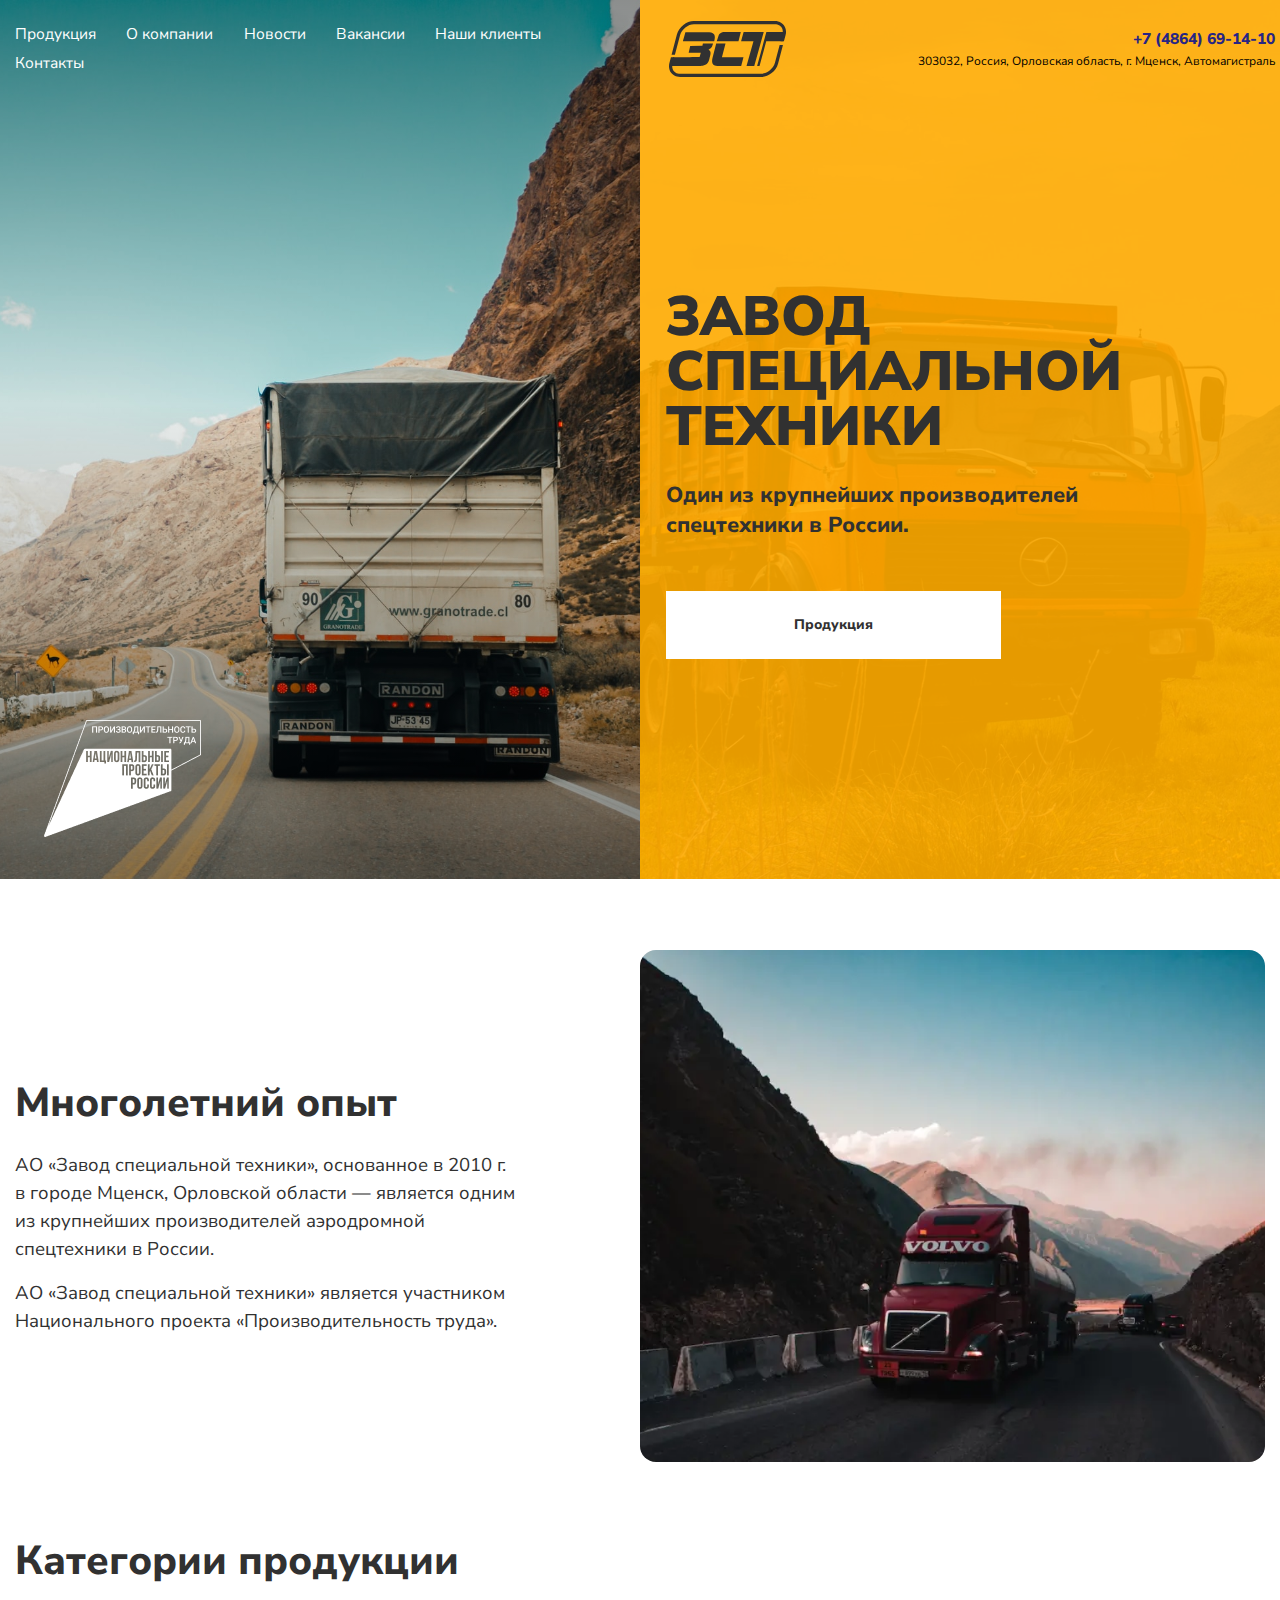
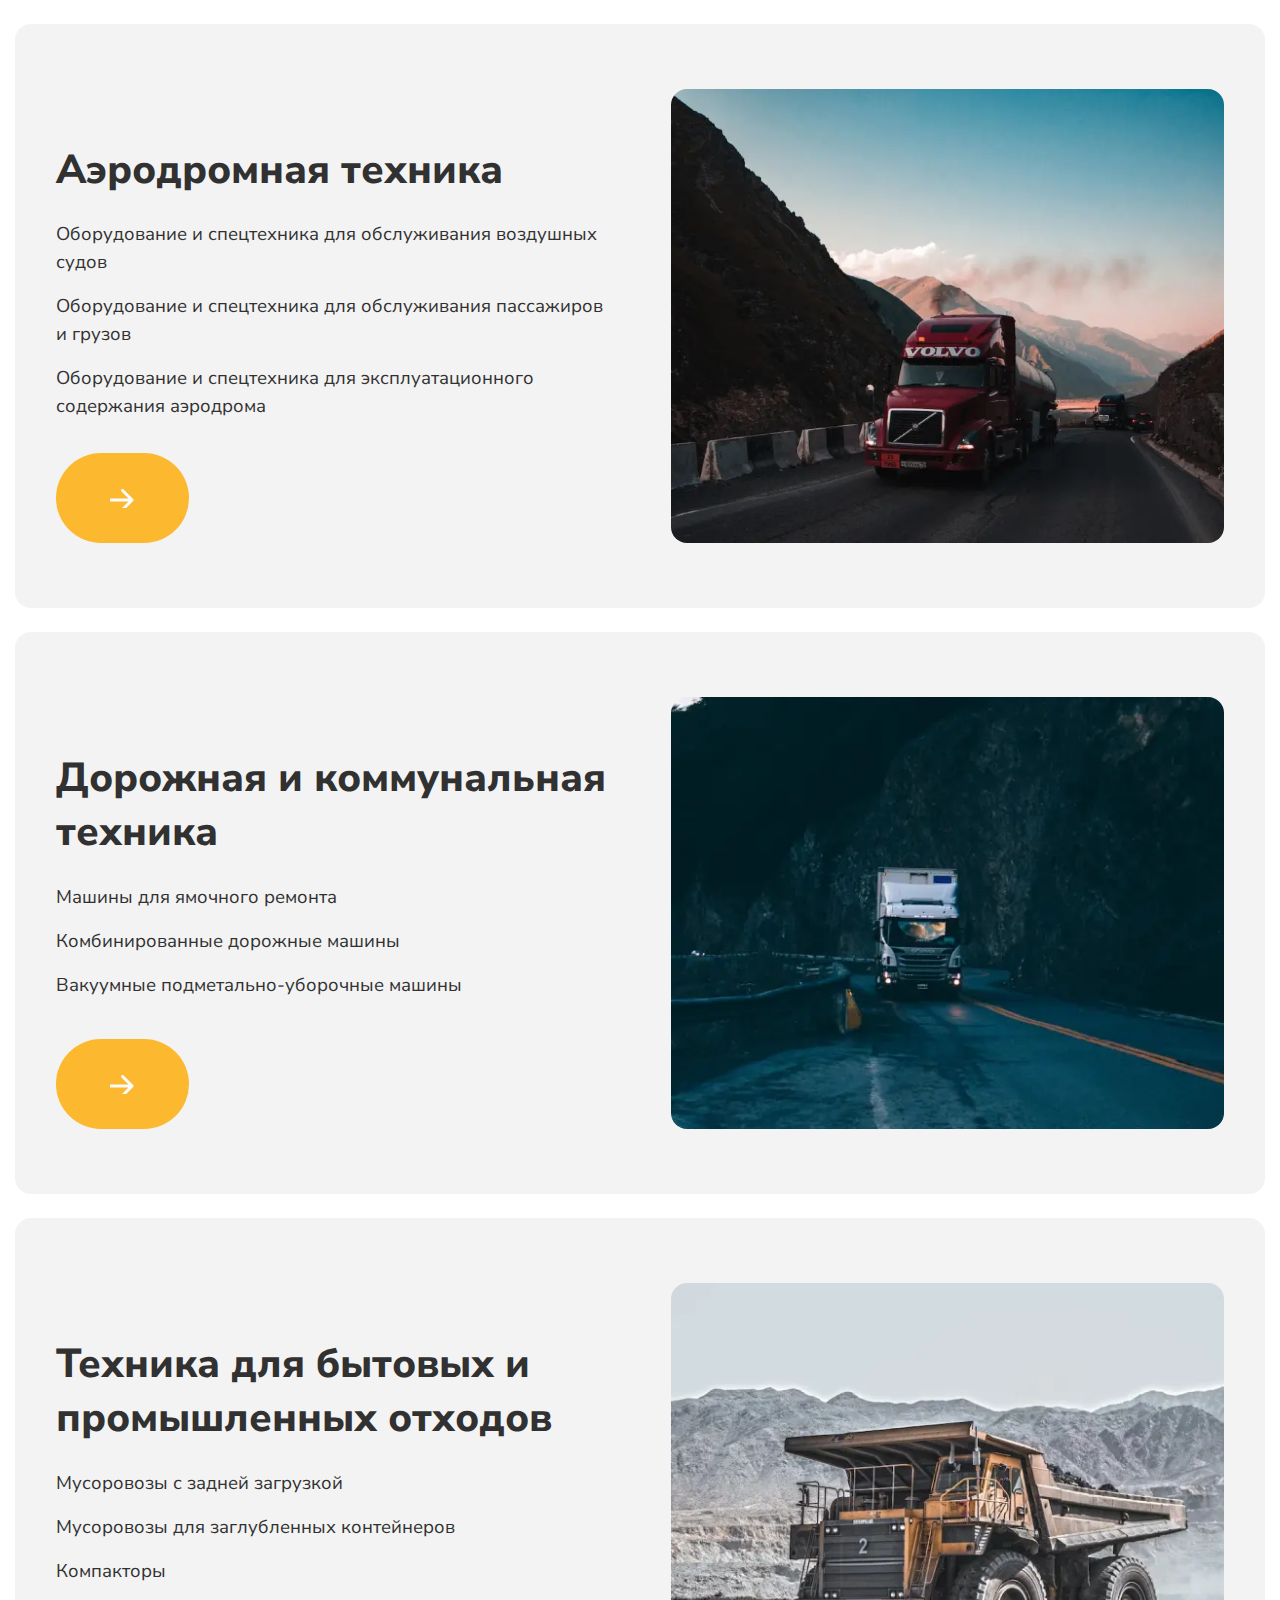
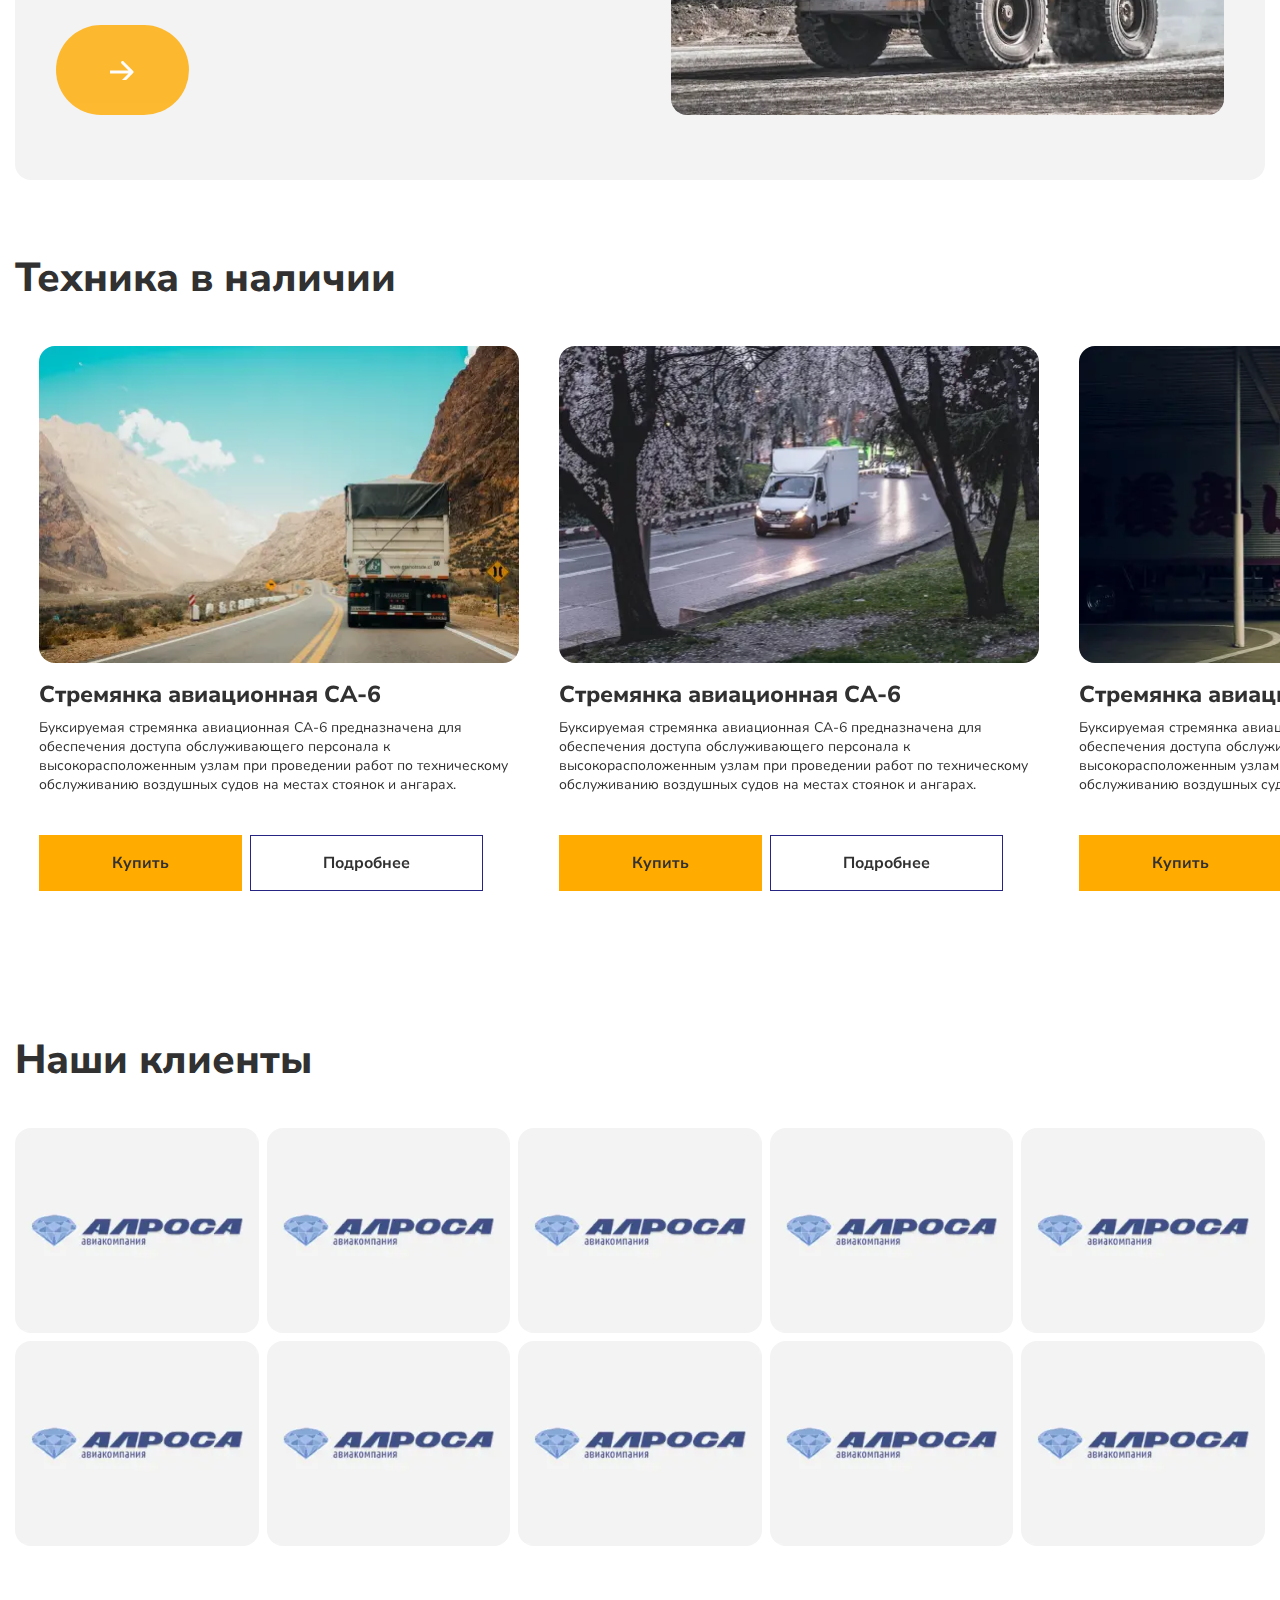
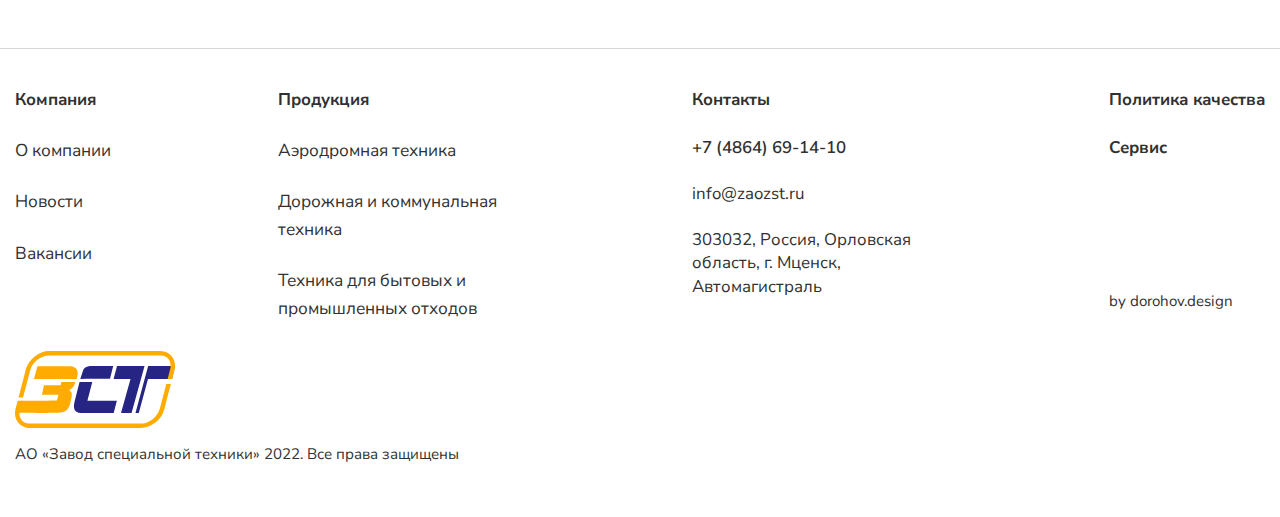
==== commit caafe186: "fff" ====
--- a/index.html
+++ b/index.html
@@ -6,7 +6,7 @@
 	<meta charset="UTF-8">
 	<meta name="format-detection" content="telephone=no">
 	<!-- <style>body{opacity: 0;}</style> -->
-	<link rel="stylesheet" href="css/style.min.css?_v=20220920162617">
+	<link rel="stylesheet" href="css/style.min.css?_v=20220920170037">
 	<link rel="shortcut icon" href="favicon.ico">
 	<!-- <meta name="robots" content="noindex, nofollow"> -->
 	<meta name="viewport" content="width=device-width, initial-scale=1.0">
@@ -394,7 +394,9 @@
 					</div>
 					<div class="footer__item item-footer item-footer_content">
 						<div class="item-footer__content">
-							<a href="#" class="item-footer__title item-footer__title_content">Политика качества</a>
+							<div class="item-footer__element">
+								<a href="#" class="item-footer__title item-footer__title_content">Политика качества</a>
+							</div>
 							<a href="#" class="item-footer__title item-footer__title_content">Сервис</a>
 						</div>
 						<div data-da=".item-footer_logo,892,last" class="item-footer__author">by dorohov.design</div>
@@ -416,7 +418,7 @@
 </div>
  -->
 
-	<script src="js/app.min.js?_v=20220920162617"></script>
+	<script src="js/app.min.js?_v=20220920170037"></script>
 </body>
 
 </html>--- a/css/style.min.css
+++ b/css/style.min.css
@@ -1 +1 @@
-@charset "UTF-8";@import url(https://fonts.googleapis.com/css?family=Nunito+Sans:regular,600,800,900&display=swap);*{padding:0;margin:0;border:0}*,:after,:before{-webkit-box-sizing:border-box;box-sizing:border-box}body,html{height:100%;min-width:320px}body{color:#313131;line-height:1;font-family:"Nunito Sans";font-size:.875rem;-ms-text-size-adjust:100%;-moz-text-size-adjust:100%;-webkit-text-size-adjust:100%;-webkit-font-smoothing:antialiased;-moz-osx-font-smoothing:grayscale}button,input,textarea{font-family:"Nunito Sans";font-size:inherit}button{cursor:pointer;color:inherit;background-color:inherit}a{color:inherit}a:link,a:visited{text-decoration:none}a:hover{text-decoration:none}ul li{list-style:none}img{vertical-align:top}h1,h2,h3,h4,h5,h6{font-weight:inherit;font-size:inherit}.lock body{overflow:hidden;-ms-touch-action:none;touch-action:none}.wrapper{min-height:100%;display:-webkit-box;display:-ms-flexbox;display:flex;-webkit-box-orient:vertical;-webkit-box-direction:normal;-ms-flex-direction:column;flex-direction:column;overflow:hidden}.wrapper>main{-webkit-box-flex:1;-ms-flex:1 1 auto;flex:1 1 auto}.wrapper>*{min-width:0}[class*=__container]{max-width:95.125rem;-webkit-box-sizing:content-box;box-sizing:content-box;margin:0 auto;padding:0 .9375rem}[class*=__container_wide]{max-width:109.6875rem;padding:0 32px}.spollers{display:-ms-grid;display:grid;gap:15px}.spollers__item{font-size:1.25rem}.spollers__title{font-weight:700;line-height:1.375;width:100%;cursor:default;text-align:left;padding-bottom:.625rem;border-radius:.3125rem;position:relative}@supports (font-size:clamp(1rem ,1rem + 0vw ,1rem)){.spollers__title{font-size:clamp(1rem ,1rem + 0 ,1rem)}}@supports not (font-size:clamp(1rem ,1rem + 0vw ,1rem)){.spollers__title{font-size:calc(1rem + 0 * (100vw - 20rem)/ 77)}}._spoller-init .spollers__title{cursor:pointer}._spoller-init .spollers__title::after,._spoller-init .spollers__title::before{content:"";position:absolute;right:10px;top:50%;background-color:#000;height:2px;width:12px;-webkit-transition:-webkit-transform .5s ease 0s;transition:-webkit-transform .5s ease 0s;-o-transition:transform .5s ease 0s;transition:transform .5s ease 0s;transition:transform .5s ease 0s,-webkit-transform .5s ease 0s}._spoller-init .spollers__title::before{-webkit-transform:translate(-75%,-50%) rotate(40deg);-ms-transform:translate(-75%,-50%) rotate(40deg);transform:translate(-75%,-50%) rotate(40deg)}._spoller-init .spollers__title::after{-webkit-transform:translate(0,-50%) rotate(-40deg);-ms-transform:translate(0,-50%) rotate(-40deg);transform:translate(0,-50%) rotate(-40deg)}._spoller-init .spollers__title._spoller-active::before{-webkit-transform:translateX(-75%) rotate(-40deg);-ms-transform:translateX(-75%) rotate(-40deg);transform:translateX(-75%) rotate(-40deg)}._spoller-init .spollers__title._spoller-active::after{-webkit-transform:rotate(40deg);-ms-transform:rotate(40deg);transform:rotate(40deg)}.spollers__body{padding-top:.875rem;padding-right:.875rem;border-radius:.3125rem;line-height:1.375}@supports (font-size:clamp(1rem ,1rem + 0vw ,1rem)){.spollers__body{font-size:clamp(1rem ,1rem + 0 ,1rem)}}@supports not (font-size:clamp(1rem ,1rem + 0vw ,1rem)){.spollers__body{font-size:calc(1rem + 0 * (100vw - 20rem)/ 77)}}[class*=-ibg]{position:relative}[class*=-ibg] img{position:absolute;width:100%;height:100%;top:0;left:0;-o-object-fit:cover;object-fit:cover}[class*=-ibg_contain] img{-o-object-fit:contain;object-fit:contain}.title{font-weight:900;line-height:.9886363636}@supports (font-size:clamp(3.125rem ,1.9516932271rem + 1.8924302789vw ,5.5rem)){.title{font-size:clamp(3.125rem ,1.9516932271rem + 1.8924302789vw ,5.5rem)}}@supports not (font-size:clamp(3.125rem ,1.9516932271rem + 1.8924302789vw ,5.5rem)){.title{font-size:calc(3.125rem + 2.375 * (100vw - 62rem)/ 125.5)}}.button{background-color:#fff;font-weight:800;line-height:1.375;display:inline-block;padding:24px 128px}@supports (font-size:clamp(1.5rem ,1.5rem + 0vw ,1.5rem)){.button{font-size:clamp(1.5rem ,1.5rem + 0 ,1.5rem)}}@supports not (font-size:clamp(1.5rem ,1.5rem + 0vw ,1.5rem)){.button{font-size:calc(1.5rem + 0 * (100vw - 20rem)/ 77)}}.subtitle{font-weight:800;line-height:1.3541666667}@supports (font-size:clamp(1.5rem ,-0.0278514589rem + 3.1830238727vw ,3rem)){.subtitle{font-size:clamp(1.5rem ,-.0278514589rem + 3.1830238727vw ,3rem)}}@supports not (font-size:clamp(1.5rem ,-0.0278514589rem + 3.1830238727vw ,3rem)){.subtitle{font-size:calc(1.5rem + 1.5 * (100vw - 48rem)/ 47.125)}}.header{position:absolute;top:0;left:0;width:100%;z-index:500}.header._header-scroll{position:fixed;top:-200%;background-color:rgba(255,170,0,.849)}.header._header-show{-webkit-transition:top .4s ease 0s;-o-transition:top .4s ease 0s;transition:top .4s ease 0s;top:0}@supports (height:clamp(4rem ,1.7082228117rem + 4.774535809vw ,6.25rem)){.header{height:clamp(4rem ,1.7082228117rem + 4.774535809vw ,6.25rem)}}@supports not (height:clamp(4rem ,1.7082228117rem + 4.774535809vw ,6.25rem)){.header{height:calc(4rem + 2.25 * (100vw - 48rem)/ 47.125)}}.header__inner{-webkit-box-flex:1;-ms-flex-positive:1;flex-grow:1}.header__body{display:-webkit-box;display:-ms-flexbox;display:flex;-webkit-box-pack:justify;-ms-flex-pack:justify;justify-content:space-between;-webkit-box-align:center;-ms-flex-align:center;align-items:center;-webkit-column-gap:10px;-moz-column-gap:10px;column-gap:10px}@supports (padding-top:clamp(1.125rem ,0.8703580902rem + 0.5305039788vw ,1.375rem)){.header__body{padding-top:clamp(1.125rem ,.8703580902rem + .5305039788vw ,1.375rem)}}@supports not (padding-top:clamp(1.125rem ,0.8703580902rem + 0.5305039788vw ,1.375rem)){.header__body{padding-top:calc(1.125rem + .25 * (100vw - 48rem)/ 47.125)}}@supports (padding-bottom:clamp(1.125rem ,0.8703580902rem + 0.5305039788vw ,1.375rem)){.header__body{padding-bottom:clamp(1.125rem ,.8703580902rem + .5305039788vw ,1.375rem)}}@supports not (padding-bottom:clamp(1.125rem ,0.8703580902rem + 0.5305039788vw ,1.375rem)){.header__body{padding-bottom:calc(1.125rem + .25 * (100vw - 48rem)/ 47.125)}}.header__item{display:-webkit-box;display:-ms-flexbox;display:flex;-webkit-box-align:center;-ms-flex-align:center;align-items:center;-webkit-box-pack:justify;-ms-flex-pack:justify;justify-content:space-between}.header__info{display:-webkit-box;display:-ms-flexbox;display:flex;-webkit-box-orient:vertical;-webkit-box-direction:normal;-ms-flex-direction:column;flex-direction:column}.menu__list{display:-webkit-box;display:-ms-flexbox;display:flex;row-gap:7px;-webkit-box-align:center;-ms-flex-align:center;align-items:center;-ms-flex-wrap:wrap;flex-wrap:wrap}@supports ((-moz-column-gap:clamp(0.625rem ,-1.2848143236rem + 3.9787798408vw ,2.5rem)) or (column-gap:clamp(0.625rem ,-1.2848143236rem + 3.9787798408vw ,2.5rem))){.menu__list{-webkit-column-gap:clamp(.625rem ,-1.2848143236rem + 3.9787798408vw ,2.5rem);-moz-column-gap:clamp(.625rem ,-1.2848143236rem + 3.9787798408vw ,2.5rem);column-gap:clamp(.625rem ,-1.2848143236rem + 3.9787798408vw ,2.5rem)}}@supports not ((-moz-column-gap:clamp(0.625rem ,-1.2848143236rem + 3.9787798408vw ,2.5rem)) or (column-gap:clamp(0.625rem ,-1.2848143236rem + 3.9787798408vw ,2.5rem))){.menu__list{-webkit-column-gap:calc(.625rem + 1.875 * (100vw - 48rem)/ 47.125);-moz-column-gap:calc(.625rem + 1.875 * (100vw - 48rem)/ 47.125);column-gap:calc(.625rem + 1.875 * (100vw - 48rem)/ 47.125)}}.menu__link{font-family:"Nunito Sans";line-height:1.375;color:#fff}@supports (font-size:clamp(0.875rem ,0.8425324675rem + 0.1623376623vw ,1rem)){.menu__link{font-size:clamp(.875rem ,.8425324675rem + .1623376623vw ,1rem)}}@supports not (font-size:clamp(0.875rem ,0.8425324675rem + 0.1623376623vw ,1rem)){.menu__link{font-size:calc(.875rem + .125 * (100vw - 20rem)/ 77)}}.menu__link::after{content:"";display:block;height:1px;background-color:#ffab00;width:0%;-webkit-transition:all .3s ease 0s;-o-transition:all .3s ease 0s;transition:all .3s ease 0s}.logo{visibility:visible;opacity:1;-webkit-transition:opacity .3 ease 0s;-o-transition:opacity .3 ease 0s;transition:opacity .3 ease 0s}.menu-open .logo{visibility:hidden;opacity:0}.info-header__link:not(:last-child){margin-bottom:4px}.info-header__mail{line-height:1.3571428571;color:#313131}@supports (font-size:clamp(0.875rem ,0.7557251908rem + 0.5089058524vw ,1rem)){.info-header__mail{font-size:clamp(.875rem ,.7557251908rem + .5089058524vw ,1rem)}}@supports not (font-size:clamp(0.875rem ,0.7557251908rem + 0.5089058524vw ,1rem)){.info-header__mail{font-size:calc(.875rem + .125 * (100vw - 23.4375rem)/ 24.5625)}}.callback{font-weight:800;line-height:1.375;text-align:right;color:#272584}@supports (font-size:clamp(0.875rem ,0.8425324675rem + 0.1623376623vw ,1rem)){.callback{font-size:clamp(.875rem ,.8425324675rem + .1623376623vw ,1rem)}}@supports not (font-size:clamp(0.875rem ,0.8425324675rem + 0.1623376623vw ,1rem)){.callback{font-size:calc(.875rem + .125 * (100vw - 20rem)/ 77)}}.adress{font-size:.75rem;line-height:1.3333333333;text-align:right;color:#000;-webkit-transition:all .3s ease 0s;-o-transition:all .3s ease 0s;transition:all .3s ease 0s}.icon-menu{display:none}.footer{border-top:1px solid rgba(49,49,49,.199)}@supports (padding-top:clamp(1.25rem ,0.7954545455rem + 2.2727272727vw ,3rem)){.footer{padding-top:clamp(1.25rem ,.7954545455rem + 2.2727272727vw ,3rem)}}@supports not (padding-top:clamp(1.25rem ,0.7954545455rem + 2.2727272727vw ,3rem)){.footer{padding-top:calc(1.25rem + 1.75 * (100vw - 20rem)/ 77)}}@supports (padding-bottom:clamp(1.875rem ,1.3230519481rem + 2.7597402597vw ,4rem)){.footer{padding-bottom:clamp(1.875rem ,1.3230519481rem + 2.7597402597vw ,4rem)}}@supports not (padding-bottom:clamp(1.875rem ,1.3230519481rem + 2.7597402597vw ,4rem)){.footer{padding-bottom:calc(1.875rem + 2.125 * (100vw - 20rem)/ 77)}}.footer__items{display:-webkit-box;display:-ms-flexbox;display:flex;-webkit-box-pack:justify;-ms-flex-pack:justify;justify-content:space-between}@supports ((-moz-column-gap:clamp(1.25rem ,-3.6939655172rem + 7.974137931vw ,5.875rem)) or (column-gap:clamp(1.25rem ,-3.6939655172rem + 7.974137931vw ,5.875rem))){.footer__items{-webkit-column-gap:clamp(1.25rem ,-3.6939655172rem + 7.974137931vw ,5.875rem);-moz-column-gap:clamp(1.25rem ,-3.6939655172rem + 7.974137931vw ,5.875rem);column-gap:clamp(1.25rem ,-3.6939655172rem + 7.974137931vw ,5.875rem)}}@supports not ((-moz-column-gap:clamp(1.25rem ,-3.6939655172rem + 7.974137931vw ,5.875rem)) or (column-gap:clamp(1.25rem ,-3.6939655172rem + 7.974137931vw ,5.875rem))){.footer__items{-webkit-column-gap:calc(1.25rem + 4.625 * (100vw - 62rem)/ 58);-moz-column-gap:calc(1.25rem + 4.625 * (100vw - 62rem)/ 58);column-gap:calc(1.25rem + 4.625 * (100vw - 62rem)/ 58)}}.item-footer{-webkit-box-orient:vertical;-webkit-box-direction:normal;-ms-flex-direction:column;flex-direction:column}.item-footer_contacts{-webkit-box-flex:0;-ms-flex:0 1 274px;flex:0 1 274px}.item-footer_logo{-webkit-box-flex:0;-ms-flex:0 1 256px;flex:0 1 256px}.item-footer_products{-webkit-box-flex:0;-ms-flex:0 1 271px;flex:0 1 271px}.item-footer__content{display:-webkit-box;display:-ms-flexbox;display:flex;-webkit-box-orient:vertical;-webkit-box-direction:normal;-ms-flex-direction:column;flex-direction:column;-webkit-box-flex:0;-ms-flex:0 1 150px;flex:0 1 150px}.item-footer__logo{-webkit-box-flex:1;-ms-flex-positive:1;flex-grow:1;-ms-flex-preferred-size:100%;flex-basis:100%;display:-webkit-box;display:-ms-flexbox;display:flex;-webkit-box-pack:justify;-ms-flex-pack:justify;justify-content:space-between;-webkit-column-gap:56px;-moz-column-gap:56px;column-gap:56px}.item-footer__logo:not(:last-child){margin-bottom:16px}.item-footer__link{line-height:1.375;-webkit-transition:all .3s ease 0s;-o-transition:all .3s ease 0s;transition:all .3s ease 0s}@supports (font-size:clamp(0.75rem ,0.6850649351rem + 0.3246753247vw ,1rem)){.item-footer__link{font-size:clamp(.75rem ,.6850649351rem + .3246753247vw ,1rem)}}@supports not (font-size:clamp(0.75rem ,0.6850649351rem + 0.3246753247vw ,1rem)){.item-footer__link{font-size:calc(.75rem + .25 * (100vw - 20rem)/ 77)}}.item-footer__title{font-weight:700;line-height:1.375;-webkit-box-flex:1;-ms-flex-positive:1;flex-grow:1}@supports (font-size:clamp(1rem ,1rem + 0vw ,1rem)){.item-footer__title{font-size:clamp(1rem ,1rem + 0 ,1rem)}}@supports not (font-size:clamp(1rem ,1rem + 0vw ,1rem)){.item-footer__title{font-size:calc(1rem + 0 * (100vw - 20rem)/ 77)}}.item-footer__title:not(:last-child){margin-bottom:24px}.item-footer__title_content:not(:last-child){margin-bottom:48px}.item-footer__list{display:-webkit-box;display:-ms-flexbox;display:flex;-webkit-box-orient:vertical;-webkit-box-direction:normal;-ms-flex-direction:column;flex-direction:column}@supports (row-gap:clamp(1.25rem ,1.1850649351rem + 0.3246753247vw ,1.5rem)){.item-footer__list{row-gap:clamp(1.25rem ,1.1850649351rem + .3246753247vw ,1.5rem)}}@supports not (row-gap:clamp(1.25rem ,1.1850649351rem + 0.3246753247vw ,1.5rem)){.item-footer__list{row-gap:calc(1.25rem + .25 * (100vw - 20rem)/ 77)}}.item-footer__link-phone{font-weight:600;line-height:1.375;-webkit-transition:all .3s ease 0s;-o-transition:all .3s ease 0s;transition:all .3s ease 0s}@supports (font-size:clamp(0.875rem ,0.8425324675rem + 0.1623376623vw ,1rem)){.item-footer__link-phone{font-size:clamp(.875rem ,.8425324675rem + .1623376623vw ,1rem)}}@supports not (font-size:clamp(0.875rem ,0.8425324675rem + 0.1623376623vw ,1rem)){.item-footer__link-phone{font-size:calc(.875rem + .125 * (100vw - 20rem)/ 77)}}.item-footer__link-mail{-webkit-transition:all .3s ease 0s;-o-transition:all .3s ease 0s;transition:all .3s ease 0s}.item-footer__link-adress{-webkit-transition:all .3s ease 0s;-o-transition:all .3s ease 0s;transition:all .3s ease 0s}.item-footer__content{row-gap:24px}.item-footer__author{line-height:1.375;-webkit-box-flex:1;-ms-flex-positive:1;flex-grow:1}@supports (font-size:clamp(0.75rem ,0.6850649351rem + 0.3246753247vw ,1rem)){.item-footer__author{font-size:clamp(.75rem ,.6850649351rem + .3246753247vw ,1rem)}}@supports not (font-size:clamp(0.75rem ,0.6850649351rem + 0.3246753247vw ,1rem)){.item-footer__author{font-size:calc(.75rem + .25 * (100vw - 20rem)/ 77)}}.spollers__info:not(:last-child){margin-bottom:24px}.spollers__link{-webkit-transition:all .3s ease 0s;-o-transition:all .3s ease 0s;transition:all .3s ease 0s}.decor{display:none}.logo__footer{width:160px;height:77px}.logo__footer img{-o-object-fit:cover;object-fit:cover}.info__content{display:-webkit-box;display:-ms-flexbox;display:flex;-webkit-box-ordinal-group:3;-ms-flex-order:2;order:2}.info__image{position:relative;padding-bottom:52%;-webkit-box-ordinal-group:2;-ms-flex-order:1;order:1;-webkit-box-flex:0;-ms-flex:0 0 50%;flex:0 0 50%}.no-webp .info__image::after{background:url(../img/mainpage/info/icon.png) 0 0 no-repeat}.info__image::after{content:"";position:absolute;bottom:42px;width:157px;height:117px}@supports (left:clamp(0.0000000625rem ,-0.9090908304rem + 4.5454544643vw ,3.5rem)){.info__image::after{left:clamp(.0000000625rem ,-.9090908304rem + 4.5454544643vw ,3.5rem)}}@supports not (left:clamp(0.0000000625rem ,-0.9090908304rem + 4.5454544643vw ,3.5rem)){.info__image::after{left:calc(.0000000625rem + 3.4999999375 * (100vw - 20rem)/ 77)}}.info__image img{max-width:100%;position:absolute;width:100%;height:100%;-o-object-fit:cover;object-fit:cover}.content-info{position:relative}.content-info__container{display:-webkit-box;display:-ms-flexbox;display:flex;margin:0}@supports (margin-bottom:clamp(0.5rem ,0.1103896104rem + 1.9480519481vw ,2rem)){.content-info__title{margin-bottom:clamp(.5rem ,.1103896104rem + 1.9480519481vw ,2rem)}}@supports not (margin-bottom:clamp(0.5rem ,0.1103896104rem + 1.9480519481vw ,2rem)){.content-info__title{margin-bottom:calc(.5rem + 1.5 * (100vw - 20rem)/ 77)}}.content-info__body{position:relative;padding-top:290px;padding-bottom:220px}@supports (padding-left:clamp(0.0000000625rem ,-1.0416665625rem + 2.1701388021vw ,1.5625rem)){.content-info__body{padding-left:clamp(.0000000625rem ,-1.0416665625rem + 2.1701388021vw ,1.5625rem)}}@supports not (padding-left:clamp(0.0000000625rem ,-1.0416665625rem + 2.1701388021vw ,1.5625rem)){.content-info__body{padding-left:calc(.0000000625rem + 1.5624999375 * (100vw - 48rem)/ 72)}}.content-info__text{font-weight:800;line-height:1.375}@supports (font-size:clamp(0.875rem ,0.6755319149rem + 0.8510638298vw ,1.5rem)){.content-info__text{font-size:clamp(.875rem ,.6755319149rem + .8510638298vw ,1.5rem)}}@supports not (font-size:clamp(0.875rem ,0.6755319149rem + 0.8510638298vw ,1.5rem)){.content-info__text{font-size:calc(.875rem + .625 * (100vw - 23.4375rem)/ 73.4375)}}@supports (margin-bottom:clamp(2rem ,1.6103896104rem + 1.9480519481vw ,3.5rem)){.content-info__text:not(:last-child){margin-bottom:clamp(2rem ,1.6103896104rem + 1.9480519481vw ,3.5rem)}}@supports not (margin-bottom:clamp(2rem ,1.6103896104rem + 1.9480519481vw ,3.5rem)){.content-info__text:not(:last-child){margin-bottom:calc(2rem + 1.5 * (100vw - 20rem)/ 77)}}.content-info__image img{max-width:100%;position:absolute;top:0;left:0;width:50%;height:100%;-o-object-fit:cover;object-fit:cover;z-index:-1}@supports (padding-top:clamp(2.5rem ,1.8506493506rem + 3.2467532468vw ,5rem)){.experience{padding-top:clamp(2.5rem ,1.8506493506rem + 3.2467532468vw ,5rem)}}@supports not (padding-top:clamp(2.5rem ,1.8506493506rem + 3.2467532468vw ,5rem)){.experience{padding-top:calc(2.5rem + 2.5 * (100vw - 20rem)/ 77)}}@supports (padding-bottom:clamp(2.5rem ,1.8506493506rem + 3.2467532468vw ,5rem)){.experience{padding-bottom:clamp(2.5rem ,1.8506493506rem + 3.2467532468vw ,5rem)}}@supports not (padding-bottom:clamp(2.5rem ,1.8506493506rem + 3.2467532468vw ,5rem)){.experience{padding-bottom:calc(2.5rem + 2.5 * (100vw - 20rem)/ 77)}}.experience__container{display:-webkit-box;display:-ms-flexbox;display:flex}@supports (margin-bottom:clamp(1rem ,0.4927344782rem + 1.0568031704vw ,1.5rem)){.experience__subtitle{margin-bottom:clamp(1rem ,.4927344782rem + 1.0568031704vw ,1.5rem)}}@supports not (margin-bottom:clamp(1rem ,0.4927344782rem + 1.0568031704vw ,1.5rem)){.experience__subtitle{margin-bottom:calc(1rem + .5 * (100vw - 48rem)/ 47.3125)}}.experience__content{-ms-flex-item-align:center;-ms-grid-row-align:center;align-self:center;-webkit-box-flex:0;-ms-flex:0 1 50%;flex:0 1 50%}.experience__content>p:not(:last-child){margin-bottom:16px}@supports (padding-right:clamp(2.5rem ,-5.2357992074rem + 16.1162483487vw ,10.125rem)){.experience__content{padding-right:clamp(2.5rem ,-5.2357992074rem + 16.1162483487vw ,10.125rem)}}@supports not (padding-right:clamp(2.5rem ,-5.2357992074rem + 16.1162483487vw ,10.125rem)){.experience__content{padding-right:calc(2.5rem + 7.625 * (100vw - 48rem)/ 47.3125)}}.experience__text{line-height:1.5}@supports (font-size:clamp(1rem ,0.7544757033rem + 0.5115089514vw ,1.25rem)){.experience__text{font-size:clamp(1rem ,.7544757033rem + .5115089514vw ,1.25rem)}}@supports not (font-size:clamp(1rem ,0.7544757033rem + 0.5115089514vw ,1.25rem)){.experience__text{font-size:calc(1rem + .25 * (100vw - 48rem)/ 48.875)}}.experience__image{-webkit-box-flex:0;-ms-flex:0 0 50%;flex:0 0 50%;border-radius:16px;overflow:hidden;position:relative;padding-bottom:41%}.experience__image img{position:absolute;top:0;left:0;width:100%;height:100%;-o-object-fit:cover;object-fit:cover;-webkit-transition:all .6s ease 0s;-o-transition:all .6s ease 0s;transition:all .6s ease 0s}@supports (margin-bottom:clamp(1.25rem ,0.9253246753rem + 1.6233766234vw ,2.5rem)){.categories__subtitle{margin-bottom:clamp(1.25rem ,.9253246753rem + 1.6233766234vw ,2.5rem)}}@supports not (margin-bottom:clamp(1.25rem ,0.9253246753rem + 1.6233766234vw ,2.5rem)){.categories__subtitle{margin-bottom:calc(1.25rem + 1.25 * (100vw - 20rem)/ 77)}}.categories__subtitle-last:not(:last-child){margin-bottom:24px}.categories .categories__body{background:#f3f3f3;border-radius:16px}@supports (padding-top:clamp(2rem ,-5.0857142857rem + 11.4285714286vw ,6rem)){.categories .categories__body{padding-top:clamp(2rem ,-5.0857142857rem + 11.4285714286vw ,6rem)}}@supports not (padding-top:clamp(2rem ,-5.0857142857rem + 11.4285714286vw ,6rem)){.categories .categories__body{padding-top:calc(2rem + 4 * (100vw - 62rem)/ 35)}}@supports (padding-bottom:clamp(2rem ,-5.0857142857rem + 11.4285714286vw ,6rem)){.categories .categories__body{padding-bottom:clamp(2rem ,-5.0857142857rem + 11.4285714286vw ,6rem)}}@supports not (padding-bottom:clamp(2rem ,-5.0857142857rem + 11.4285714286vw ,6rem)){.categories .categories__body{padding-bottom:calc(2rem + 4 * (100vw - 62rem)/ 35)}}@supports (padding-left:clamp(1rem ,-4.3142857143rem + 8.5714285714vw ,4rem)){.categories .categories__body{padding-left:clamp(1rem ,-4.3142857143rem + 8.5714285714vw ,4rem)}}@supports not (padding-left:clamp(1rem ,-4.3142857143rem + 8.5714285714vw ,4rem)){.categories .categories__body{padding-left:calc(1rem + 3 * (100vw - 62rem)/ 35)}}@supports (padding-right:clamp(1rem ,-4.3142857143rem + 8.5714285714vw ,4rem)){.categories .categories__body{padding-right:clamp(1rem ,-4.3142857143rem + 8.5714285714vw ,4rem)}}@supports not (padding-right:clamp(1rem ,-4.3142857143rem + 8.5714285714vw ,4rem)){.categories .categories__body{padding-right:calc(1rem + 3 * (100vw - 62rem)/ 35)}}.categories .categories__body:not(:last-child){margin-bottom:24px}.categories__item{display:-webkit-box;display:-ms-flexbox;display:flex}@supports ((-moz-column-gap:clamp(1.875rem ,-4.4064258912rem + 10.1313320826vw ,5.25rem)) or (column-gap:clamp(1.875rem ,-4.4064258912rem + 10.1313320826vw ,5.25rem))){.categories__item{-webkit-column-gap:clamp(1.875rem ,-4.4064258912rem + 10.1313320826vw ,5.25rem);-moz-column-gap:clamp(1.875rem ,-4.4064258912rem + 10.1313320826vw ,5.25rem);column-gap:clamp(1.875rem ,-4.4064258912rem + 10.1313320826vw ,5.25rem)}}@supports not ((-moz-column-gap:clamp(1.875rem ,-4.4064258912rem + 10.1313320826vw ,5.25rem)) or (column-gap:clamp(1.875rem ,-4.4064258912rem + 10.1313320826vw ,5.25rem))){.categories__item{-webkit-column-gap:calc(1.875rem + 3.375 * (100vw - 62rem)/ 33.3125);-moz-column-gap:calc(1.875rem + 3.375 * (100vw - 62rem)/ 33.3125);column-gap:calc(1.875rem + 3.375 * (100vw - 62rem)/ 33.3125)}}.categories__content{display:-webkit-box;display:-ms-flexbox;display:flex;-webkit-box-orient:vertical;-webkit-box-direction:normal;-ms-flex-direction:column;flex-direction:column;-webkit-box-flex:0;-ms-flex:0 1 50%;flex:0 1 50%;row-gap:32px}.categories__inner{-webkit-box-flex:1;-ms-flex-positive:1;flex-grow:1}.categories__list{line-height:1.5;display:-webkit-box;display:-ms-flexbox;display:flex;-webkit-box-orient:vertical;-webkit-box-direction:normal;-ms-flex-direction:column;flex-direction:column;row-gap:16px}.categories__list:not(:last-child){margin-bottom:16px}@supports (font-size:clamp(1rem ,0.7551020408rem + 0.5102040816vw ,1.25rem)){.categories__list{font-size:clamp(1rem ,.7551020408rem + .5102040816vw ,1.25rem)}}@supports not (font-size:clamp(1rem ,0.7551020408rem + 0.5102040816vw ,1.25rem)){.categories__list{font-size:calc(1rem + .25 * (100vw - 48rem)/ 49)}}.categories__image{-webkit-box-flex:1;-ms-flex:1 1 582px;flex:1 1 582px;position:relative;padding-bottom:37%;overflow:hidden;border-radius:16px}.categories__image img{position:absolute;top:0;left:0;width:100%;height:100%;-o-object-fit:cover;object-fit:cover;-webkit-transition:all .6s ease 0s;-o-transition:all .6s ease 0s;transition:all .6s ease 0s}.arrow{display:inline-block;background-color:#ffab00;opacity:.8;border-radius:88px;position:relative;overflow:hidden}@supports (width:clamp(4.375rem ,3.0600649351rem + 6.5746753247vw ,9.4375rem)){.arrow{width:clamp(4.375rem ,3.0600649351rem + 6.5746753247vw ,9.4375rem)}}@supports not (width:clamp(4.375rem ,3.0600649351rem + 6.5746753247vw ,9.4375rem)){.arrow{width:calc(4.375rem + 5.0625 * (100vw - 20rem)/ 77)}}@supports (height:clamp(4.375rem ,3.9529220779rem + 2.1103896104vw ,6rem)){.arrow{height:clamp(4.375rem ,3.9529220779rem + 2.1103896104vw ,6rem)}}@supports not (height:clamp(4.375rem ,3.9529220779rem + 2.1103896104vw ,6rem)){.arrow{height:calc(4.375rem + 1.625 * (100vw - 20rem)/ 77)}}.arrow::after{content:"";top:50%;left:50%;-webkit-transform:translate(-50%,-50%);-ms-transform:translate(-50%,-50%);transform:translate(-50%,-50%);position:absolute;width:24px;height:20px;background:url(../img/mainpage/info/arrow.svg) 0 0 no-repeat;-webkit-transition:all .3s ease 0s;-o-transition:all .3s ease 0s;transition:all .3s ease 0s}.arrow::before{content:"";top:50%;left:-50%;-webkit-transform:translate(-50%,-50%);-ms-transform:translate(-50%,-50%);transform:translate(-50%,-50%);position:absolute;width:24px;height:20px;background:url(../img/mainpage/info/arrow.svg) 0 0 no-repeat;-webkit-transition:all .6s ease 0s;-o-transition:all .6s ease 0s;transition:all .6s ease 0s}@supports (padding-top:clamp(2.5rem ,1.8506493506rem + 3.2467532468vw ,5rem)){.equipment{padding-top:clamp(2.5rem ,1.8506493506rem + 3.2467532468vw ,5rem)}}@supports not (padding-top:clamp(2.5rem ,1.8506493506rem + 3.2467532468vw ,5rem)){.equipment{padding-top:calc(2.5rem + 2.5 * (100vw - 20rem)/ 77)}}@supports (padding-bottom:clamp(2.5rem ,1.8506493506rem + 3.2467532468vw ,5rem)){.equipment{padding-bottom:clamp(2.5rem ,1.8506493506rem + 3.2467532468vw ,5rem)}}@supports not (padding-bottom:clamp(2.5rem ,1.8506493506rem + 3.2467532468vw ,5rem)){.equipment{padding-bottom:calc(2.5rem + 2.5 * (100vw - 20rem)/ 77)}}@supports (padding-left:clamp(0.9375rem ,-1.3451948481rem + 4.7556142668vw ,3.1875rem)){.equipment__slider{padding-left:clamp(.9375rem ,-1.3451948481rem + 4.7556142668vw ,3.1875rem)}}@supports not (padding-left:clamp(0.9375rem ,-1.3451948481rem + 4.7556142668vw ,3.1875rem)){.equipment__slider{padding-left:calc(.9375rem + 2.25 * (100vw - 48rem)/ 47.3125)}}.equipment__subtitle{margin-bottom:40px}.slide-equipment{-webkit-box-flex:0;-ms-flex:0 1 480px;flex:0 1 480px}.slide-equipment__label:not(:last-child){margin-bottom:8px}.slide-equipment__body{display:-webkit-box;display:-ms-flexbox;display:flex;-webkit-box-orient:vertical;-webkit-box-direction:normal;-ms-flex-direction:column;flex-direction:column;height:100%;-webkit-box-flex:1;-ms-flex-positive:1;flex-grow:1}.slide-equipment__image{position:relative;padding-bottom:66%;overflow:hidden;border-radius:16px;cursor:pointer}.slide-equipment__image img{position:absolute;top:0;left:0;width:100%;height:100%;-o-object-fit:cover;object-fit:cover;-webkit-transition:all .6s ease 0s;-o-transition:all .6s ease 0s;transition:all .6s ease 0s}.slide-equipment__image:not(:last-child){margin-bottom:16px}.slide-equipment__content{-webkit-box-flex:1;-ms-flex-positive:1;flex-grow:1}.slide-equipment__content:not(:last-child){margin-bottom:40px}.slide-equipment__text{font-size:.875rem;line-height:1.3571428571}.slide-equipment__buttons{display:-webkit-box;display:-ms-flexbox;display:flex;-webkit-box-align:start;-ms-flex-align:start;align-items:flex-start;-webkit-column-gap:8px;-moz-column-gap:8px;column-gap:8px}.label{font-weight:800;line-height:1.375}@supports (font-size:clamp(1.25rem ,1.1850649351rem + 0.3246753247vw ,1.5rem)){.label{font-size:clamp(1.25rem ,1.1850649351rem + .3246753247vw ,1.5rem)}}@supports not (font-size:clamp(1.25rem ,1.1850649351rem + 0.3246753247vw ,1.5rem)){.label{font-size:calc(1.25rem + .25 * (100vw - 20rem)/ 77)}}.buy{padding:16px 72px;background-color:#ffab00;font-weight:700;font-size:1rem;line-height:1.375;border:1px solid transparent}.more{padding:16px 72px;border:1px solid #272584;background-color:#fff;font-weight:700;font-size:1rem;line-height:1.375;-webkit-transition:all .3s ease 0s;-o-transition:all .3s ease 0s;transition:all .3s ease 0s}.swiper-autoheight .swiper-wrapper{-webkit-box-align:stretch!important;-ms-flex-align:stretch!important;align-items:stretch!important}@supports (padding-top:clamp(2.5rem ,1.8506493506rem + 3.2467532468vw ,5rem)){.our-clients{padding-top:clamp(2.5rem ,1.8506493506rem + 3.2467532468vw ,5rem)}}@supports not (padding-top:clamp(2.5rem ,1.8506493506rem + 3.2467532468vw ,5rem)){.our-clients{padding-top:calc(2.5rem + 2.5 * (100vw - 20rem)/ 77)}}@supports (padding-bottom:clamp(2.5rem ,1.2012987013rem + 6.4935064935vw ,7.5rem)){.our-clients{padding-bottom:clamp(2.5rem ,1.2012987013rem + 6.4935064935vw ,7.5rem)}}@supports not (padding-bottom:clamp(2.5rem ,1.2012987013rem + 6.4935064935vw ,7.5rem)){.our-clients{padding-bottom:calc(2.5rem + 5 * (100vw - 20rem)/ 77)}}.our-clients__image{overflow:hidden;border-radius:16px}.our-clients__image img{max-width:100%;-webkit-transition:all .6s ease 0s;-o-transition:all .6s ease 0s;transition:all .6s ease 0s}.our-clients__items{display:-webkit-box;display:-ms-flexbox;display:flex;-ms-flex-wrap:wrap;flex-wrap:wrap;margin:0 -4px;row-gap:8px}.our-clients__item{padding:0 4px;-webkit-box-flex:0;-ms-flex:0 0 20%;flex:0 0 20%}.header_white{background-color:#fff}.menu__link_black{color:#313131}.header__item_wide{display:block}.swiper{overflow:hidden}.swiper-wrapper{width:100%;height:100%;-webkit-box-sizing:content-box;box-sizing:content-box;display:-webkit-box;display:-ms-flexbox;display:flex;position:relative}.swiper-vertical .swiper-wrapper{-webkit-box-orient:vertical;-webkit-box-direction:normal;-ms-flex-direction:column;flex-direction:column}.swiper-autoheight .swiper-wrapper{-webkit-box-align:start;-ms-flex-align:start;align-items:flex-start}.swiper-initialized .swiper-slide{-ms-flex-negative:0;flex-shrink:0}.swiper-android .swiper-slide,.swiper-android .swiper-wrapper{-webkit-transform:translate3d(0,0,0);transform:translate3d(0,0,0)}.swiper-button-lock{display:none!important}@media (min-width:29.99875em){.content-info__text{max-width:460px}}@media (min-width:47.99875em){.header__item{-webkit-box-flex:0;-ms-flex:0 0 50%;flex:0 0 50%}.header__menu{-webkit-box-flex:0;-ms-flex:0 0 50%;flex:0 0 50%}.info-header__link{text-align:right}.info-header__mail{display:none}}@media (min-width:55.75em){.footer__items{row-gap:30px}}@media (min-width:55.125em){.item-footer_company{-webkit-box-flex:0;-ms-flex:0 1 120px;flex:0 1 120px}}@media (min-width:59.6875em){.categories__inner{padding-top:54px}}@media (min-width:61.99875em){.header__item{padding-left:19px}.info{display:-webkit-box;display:-ms-flexbox;display:flex}.info__content{-webkit-box-flex:0;-ms-flex:0 0 100%;flex:0 0 100%}.content-info__body{width:50%}}@media (min-width:109.6875em){[class*=__container_wide]{margin-left:auto}}@media (max-width:48em){.categories__list{font-size:inherit}}@media (max-width:109.6875em){[class*=__container_wide]{max-width:95.125rem;-webkit-box-sizing:content-box;box-sizing:content-box;margin:0 auto;padding:0 .9375rem}}@media (max-width:81.5625em){.footer__items{-ms-flex-wrap:wrap;flex-wrap:wrap}.item-footer_logo{-ms-flex-preferred-size:50%;flex-basis:50%}}@media (max-width:81.125em){.item-footer_logo{-webkit-box-flex:1;-ms-flex-positive:1;flex-grow:1}}@media (max-width:61.99875em){@supports (font-size:clamp(2.5rem ,1.5883306321rem + 3.8897893031vw ,4rem)){.title{font-size:clamp(2.5rem ,1.5883306321rem + 3.8897893031vw ,4rem)}}@supports not (font-size:clamp(2.5rem ,1.5883306321rem + 3.8897893031vw ,4rem)){.title{font-size:calc(2.5rem + 1.5 * (100vw - 23.4375rem)/ 38.5625)}}.button{padding:12px 64px}.info__image{display:none}.content-info__image img{width:100%}.our-clients__item{-webkit-box-flex:0;-ms-flex:0 0 33.333%;flex:0 0 33.333%}}@media (max-width:59.6875em){.experience__container{-webkit-box-orient:vertical;-webkit-box-direction:normal;-ms-flex-direction:column;flex-direction:column;row-gap:24px}.experience__image{-webkit-box-flex:0;-ms-flex:0 1 600px;flex:0 1 600px}.categories__item{-webkit-box-orient:vertical;-webkit-box-direction:normal;-ms-flex-direction:column;flex-direction:column;row-gap:32px}.categories__image{-webkit-box-flex:0;-ms-flex:0 1 400px;flex:0 1 400px}}@media (max-width:55.75em){.item-footer_logo{-ms-flex-preferred-size:100%;flex-basis:100%;display:-webkit-box;display:-ms-flexbox;display:flex;-webkit-box-orient:horizontal;-webkit-box-direction:normal;-ms-flex-direction:row;flex-direction:row;-ms-flex-wrap:wrap;flex-wrap:wrap;-webkit-box-pack:justify;-ms-flex-pack:justify;justify-content:space-between;-webkit-box-align:center;-ms-flex-align:center;align-items:center;-webkit-column-gap:32px;-moz-column-gap:32px;column-gap:32px}.item-footer__content{margin-top:40px}.item-footer__content{-webkit-box-orient:horizontal;-webkit-box-direction:normal;-ms-flex-direction:row;flex-direction:row;-webkit-column-gap:32px;-moz-column-gap:32px;column-gap:32px}.item-footer__author{text-align:right}.decor{display:block}}@media (max-width:47.99875em){.spollers__item{border-bottom:1px solid #313131}.spollers__title{padding-bottom:1.25rem}.header__body{-webkit-box-orient:horizontal;-webkit-box-direction:reverse;-ms-flex-direction:row-reverse;flex-direction:row-reverse}.header__info{text-align:left}@supports (row-gap:clamp(1rem ,0.5229007634rem + 2.0356234097vw ,1.5rem)){.header__info{row-gap:clamp(1rem ,.5229007634rem + 2.0356234097vw ,1.5rem)}}@supports not (row-gap:clamp(1rem ,0.5229007634rem + 2.0356234097vw ,1.5rem)){.header__info{row-gap:calc(1rem + .5 * (100vw - 23.4375rem)/ 24.5625)}}.menu__body{position:fixed;top:0;right:-100%;width:81.25%;height:100%;-webkit-transition:right .3s ease 0s;-o-transition:right .3s ease 0s;transition:right .3s ease 0s;overflow:auto;padding-bottom:1.875rem;border-radius:24px 0 0 24px}@supports (padding-top:clamp(5rem ,3.5687022901rem + 6.106870229vw ,6.5rem)){.menu__body{padding-top:clamp(5rem ,3.5687022901rem + 6.106870229vw ,6.5rem)}}@supports not (padding-top:clamp(5rem ,3.5687022901rem + 6.106870229vw ,6.5rem)){.menu__body{padding-top:calc(5rem + 1.5 * (100vw - 23.4375rem)/ 24.5625)}}@supports (padding-right:clamp(0.5rem ,-5.3444656489rem + 24.9363867684vw ,6.625rem)){.menu__body{padding-right:clamp(.5rem ,-5.3444656489rem + 24.9363867684vw ,6.625rem)}}@supports not (padding-right:clamp(0.5rem ,-5.3444656489rem + 24.9363867684vw ,6.625rem)){.menu__body{padding-right:calc(.5rem + 6.125 * (100vw - 23.4375rem)/ 24.5625)}}@supports (padding-left:clamp(0.5rem ,-1.4083969466rem + 8.1424936387vw ,2.5rem)){.menu__body{padding-left:clamp(.5rem ,-1.4083969466rem + 8.1424936387vw ,2.5rem)}}@supports not (padding-left:clamp(0.5rem ,-1.4083969466rem + 8.1424936387vw ,2.5rem)){.menu__body{padding-left:calc(.5rem + 2 * (100vw - 23.4375rem)/ 24.5625)}}.menu-open .menu__body{background-color:#fff!important;opacity:1!important}.menu__body::before{content:"";top:0;position:fixed;width:81.25%;background-color:#fff;right:-100%;-webkit-transition:right .3s ease 0s;-o-transition:right .3s ease 0s;transition:right .3s ease 0s;border-radius:24px 0 0 24px}@supports (min-height:clamp(3.125rem ,1.8100649351rem + 6.5746753247vw ,8.1875rem)){.menu__body::before{min-height:clamp(3.125rem ,1.8100649351rem + 6.5746753247vw ,8.1875rem)}}@supports not (min-height:clamp(3.125rem ,1.8100649351rem + 6.5746753247vw ,8.1875rem)){.menu__body::before{min-height:calc(3.125rem + 5.0625 * (100vw - 20rem)/ 77)}}.menu-open .menu__body{right:0}.menu-open .menu__body::before{right:0}@supports (margin-bottom:clamp(2.5rem ,2.1103896104rem + 1.9480519481vw ,4rem)){.menu__list{margin-bottom:clamp(2.5rem ,2.1103896104rem + 1.9480519481vw ,4rem)}}@supports not (margin-bottom:clamp(2.5rem ,2.1103896104rem + 1.9480519481vw ,4rem)){.menu__list{margin-bottom:calc(2.5rem + 1.5 * (100vw - 20rem)/ 77)}}.menu__list{-webkit-box-orient:vertical;-webkit-box-direction:normal;-ms-flex-direction:column;flex-direction:column;-webkit-box-align:start;-ms-flex-align:start;align-items:flex-start}@supports (row-gap:clamp(1.5rem ,0.5458015267rem + 4.0712468193vw ,2.5rem)){.menu__list{row-gap:clamp(1.5rem ,.5458015267rem + 4.0712468193vw ,2.5rem)}}@supports not (row-gap:clamp(1.5rem ,0.5458015267rem + 4.0712468193vw ,2.5rem)){.menu__list{row-gap:calc(1.5rem + 1 * (100vw - 23.4375rem)/ 24.5625)}}.menu__link{font-family:"Nunito Sans";font-weight:700;line-height:1.375;color:#313131}@supports (font-size:clamp(1.25rem ,1.0114503817rem + 1.0178117048vw ,1.5rem)){.menu__link{font-size:clamp(1.25rem ,1.0114503817rem + 1.0178117048vw ,1.5rem)}}@supports not (font-size:clamp(1.25rem ,1.0114503817rem + 1.0178117048vw ,1.5rem)){.menu__link{font-size:calc(1.25rem + .25 * (100vw - 23.4375rem)/ 24.5625)}}.logo__image{width:68px;height:32px;-o-object-fit:cover;object-fit:cover}.callback{font-weight:700;line-height:1.375;color:#313131}@supports (font-size:clamp(1.25rem ,1.0114503817rem + 1.0178117048vw ,1.5rem)){.callback{font-size:clamp(1.25rem ,1.0114503817rem + 1.0178117048vw ,1.5rem)}}@supports not (font-size:clamp(1.25rem ,1.0114503817rem + 1.0178117048vw ,1.5rem)){.callback{font-size:calc(1.25rem + .25 * (100vw - 23.4375rem)/ 24.5625)}}.adress{text-align:left}@supports (font-size:clamp(0.875rem ,0.7557251908rem + 0.5089058524vw ,1rem)){.adress{font-size:clamp(.875rem ,.7557251908rem + .5089058524vw ,1rem)}}@supports not (font-size:clamp(0.875rem ,0.7557251908rem + 0.5089058524vw ,1rem)){.adress{font-size:calc(.875rem + .125 * (100vw - 23.4375rem)/ 24.5625)}}.icon-menu{display:block;position:relative;width:2rem;height:1.125rem;cursor:pointer;z-index:5}.icon-menu span,.icon-menu::after,.icon-menu::before{content:"";-webkit-transition:all .3s ease 0s;-o-transition:all .3s ease 0s;transition:all .3s ease 0s;right:0;position:absolute;width:100%;height:.125rem;background-color:#000}.icon-menu::before{top:0}.icon-menu::after{bottom:0}.icon-menu span{top:calc(50% - .0625rem)}.menu-open .icon-menu span{width:0}.menu-open .icon-menu::before{top:calc(50% - .0625rem);-webkit-transform:rotate(-45deg);-ms-transform:rotate(-45deg);transform:rotate(-45deg)}.menu-open .icon-menu::after{bottom:calc(50% - .0625rem);-webkit-transform:rotate(45deg);-ms-transform:rotate(45deg);transform:rotate(45deg)}.item-footer_contacts:not(:last-child){margin-bottom:40px}.item-footer_contacts{-webkit-box-flex:1;-ms-flex:1 1 100%;flex:1 1 100%;border-bottom:1px solid #313131}.item-footer_company:not(:last-child){margin-bottom:40px}.item-footer_company{-webkit-box-flex:1;-ms-flex:1 1 50%;flex:1 1 50%}.item-footer_products:not(:last-child){margin-bottom:40px}.item-footer_products{-webkit-box-flex:1;-ms-flex:1 1 50%;flex:1 1 50%}.item-footer__content{margin-top:0}.item-footer__content{-webkit-box-flex:1;-ms-flex:1 1 50%;flex:1 1 50%}.item-footer{display:-webkit-box;display:-ms-flexbox;display:flex}.item-footer__logo:not(:last-child):not(:last-child){margin-bottom:40px}.item-footer__title_contacts{display:none}.item-footer__title_content{font-weight:400}.item-footer__link-adress{margin-bottom:40px;display:inline-block}.no-webp .content-info__body::after{background:url(../img/mainpage/info/black-decor.png) 0 0 no-repeat}.content-info__body::after{content:"";position:absolute;bottom:42px;width:157px;height:117px}@supports (left:clamp(0.0000000625rem ,-0.9090908304rem + 4.5454544643vw ,3.5rem)){.content-info__body::after{left:clamp(.0000000625rem ,-.9090908304rem + 4.5454544643vw ,3.5rem)}}@supports not (left:clamp(0.0000000625rem ,-0.9090908304rem + 4.5454544643vw ,3.5rem)){.content-info__body::after{left:calc(.0000000625rem + 3.4999999375 * (100vw - 20rem)/ 77)}}.content-info__body{padding-top:224px}.experience__image{-webkit-box-flex:0;-ms-flex:0 1 400px;flex:0 1 400px}.slide-equipment__buttons{-webkit-box-orient:vertical;-webkit-box-direction:normal;-ms-flex-direction:column;flex-direction:column;row-gap:8px}.buy{width:100%;text-align:center}.more{width:100%;text-align:center}.our-clients__item{-webkit-box-flex:0;-ms-flex:0 0 50%;flex:0 0 50%}}@media (max-width:47.99875em) and (max-width:23.4375em){.menu__body{width:100%;border-radius:0}.menu__body::before{width:100%;border-radius:0}}@media (max-width:47.99875em) and (max-width:55.125em){.item-footer_company{-webkit-box-flex:1;-ms-flex:1 1 50%;flex:1 1 50%}}@media (max-width:29.99875em){.item-footer__link:first-child{margin-bottom:8px}.item-footer__title_content:not(:last-child){margin-bottom:24px}.decor{width:50px;height:37px}.decor img{-o-object-fit:cover;object-fit:cover}.logo__footer{width:4.875pxrem;height:37px}.logo__footer img{-o-object-fit:cover;object-fit:cover}.slide-equipment{-webkit-box-flex:0;-ms-flex:0 1 297px;flex:0 1 297px}}@media (max-width:23.4375em){.title{font-size:2.1875rem}}@media (any-hover:hover){.button:hover{border-bottom:4px solid #313131}.menu__link:hover::after{content:"";width:100%}.callback:hover{text-decoration:underline}.adress:hover{color:#272584}.item-footer__link:hover{color:#272584}.item-footer__link-phone:hover{color:#272584}.item-footer__link-mail:hover{color:#272584}.item-footer__link-adress:hover{color:#272584}.spollers__link:hover{color:#272584}.experience__image img:hover{-webkit-transform:scale(1.1);-ms-transform:scale(1.1);transform:scale(1.1)}.categories__image img:hover{-webkit-transform:scale(1.1);-ms-transform:scale(1.1);transform:scale(1.1)}.arrow:hover::after{content:"";left:150%}.arrow:hover::before{content:"";left:50%}.slide-equipment__image img:hover{-webkit-transform:scale(1.1);-ms-transform:scale(1.1);transform:scale(1.1)}.buy:hover{border-bottom:5px solid #313131}.more:hover{background-color:#272584;color:#fff}.our-clients__image img:hover{-webkit-transform:scale(.9);-ms-transform:scale(.9);transform:scale(.9)}}.webp .info__image::after{background:url(../img/mainpage/info/icon.webp) 0 0 no-repeat}@media (max-width:47.99875em){.webp .content-info__body::after{background:url(../img/mainpage/info/black-decor.webp) 0 0 no-repeat}}+@charset "UTF-8";@import url(https://fonts.googleapis.com/css?family=Nunito+Sans:regular,600,800,900&display=swap);*{padding:0;margin:0;border:0}*,:after,:before{-webkit-box-sizing:border-box;box-sizing:border-box}body,html{height:100%;min-width:320px}body{color:#313131;line-height:1;font-family:"Nunito Sans";font-size:.875rem;-ms-text-size-adjust:100%;-moz-text-size-adjust:100%;-webkit-text-size-adjust:100%;-webkit-font-smoothing:antialiased;-moz-osx-font-smoothing:grayscale}button,input,textarea{font-family:"Nunito Sans";font-size:inherit}button{cursor:pointer;color:inherit;background-color:inherit}a{color:inherit}a:link,a:visited{text-decoration:none}a:hover{text-decoration:none}ul li{list-style:none}img{vertical-align:top}h1,h2,h3,h4,h5,h6{font-weight:inherit;font-size:inherit}.lock body{overflow:hidden;-ms-touch-action:none;touch-action:none}.wrapper{min-height:100%;display:-webkit-box;display:-ms-flexbox;display:flex;-webkit-box-orient:vertical;-webkit-box-direction:normal;-ms-flex-direction:column;flex-direction:column;overflow:hidden}.wrapper>main{-webkit-box-flex:1;-ms-flex:1 1 auto;flex:1 1 auto}.wrapper>*{min-width:0}[class*=__container]{max-width:95.125rem;-webkit-box-sizing:content-box;box-sizing:content-box;margin:0 auto;padding:0 .9375rem}[class*=__container_wide]{max-width:109.6875rem;padding:0 32px}.spollers{display:-ms-grid;display:grid;gap:15px}.spollers__item{font-size:1.25rem}.spollers__title{font-weight:700;line-height:1.375;width:100%;cursor:default;text-align:left;padding-bottom:.625rem;border-radius:.3125rem;position:relative}@supports (font-size:clamp(1rem ,1.3149350649rem + -0.3246753247vw ,1.25rem)){.spollers__title{font-size:clamp(1rem ,1.3149350649rem + -.3246753247vw ,1.25rem)}}@supports not (font-size:clamp(1rem ,1.3149350649rem + -0.3246753247vw ,1.25rem)){.spollers__title{font-size:calc(1.25rem + -.25 * (100vw - 20rem)/ 77)}}._spoller-init .spollers__title{cursor:pointer}._spoller-init .spollers__title::after,._spoller-init .spollers__title::before{content:"";position:absolute;right:10px;top:50%;background-color:#000;height:2px;width:12px;-webkit-transition:-webkit-transform .5s ease 0s;transition:-webkit-transform .5s ease 0s;-o-transition:transform .5s ease 0s;transition:transform .5s ease 0s;transition:transform .5s ease 0s,-webkit-transform .5s ease 0s}._spoller-init .spollers__title::before{-webkit-transform:translate(-75%,-50%) rotate(40deg);-ms-transform:translate(-75%,-50%) rotate(40deg);transform:translate(-75%,-50%) rotate(40deg)}._spoller-init .spollers__title::after{-webkit-transform:translate(0,-50%) rotate(-40deg);-ms-transform:translate(0,-50%) rotate(-40deg);transform:translate(0,-50%) rotate(-40deg)}._spoller-init .spollers__title._spoller-active::before{-webkit-transform:translateX(-75%) rotate(-40deg);-ms-transform:translateX(-75%) rotate(-40deg);transform:translateX(-75%) rotate(-40deg)}._spoller-init .spollers__title._spoller-active::after{-webkit-transform:rotate(40deg);-ms-transform:rotate(40deg);transform:rotate(40deg)}.spollers__body{padding-top:.875rem;border-radius:.3125rem;line-height:1.375}@supports (font-size:clamp(1rem ,1rem + 0vw ,1rem)){.spollers__body{font-size:clamp(1rem ,1rem + 0 ,1rem)}}@supports not (font-size:clamp(1rem ,1rem + 0vw ,1rem)){.spollers__body{font-size:calc(1rem + 0 * (100vw - 20rem)/ 77)}}[class*=-ibg]{position:relative}[class*=-ibg] img{position:absolute;width:100%;height:100%;top:0;left:0;-o-object-fit:cover;object-fit:cover}[class*=-ibg_contain] img{-o-object-fit:contain;object-fit:contain}.title{font-weight:900;line-height:.9886363636}@supports (font-size:clamp(3.125rem ,1.9516932271rem + 1.8924302789vw ,5.5rem)){.title{font-size:clamp(3.125rem ,1.9516932271rem + 1.8924302789vw ,5.5rem)}}@supports not (font-size:clamp(3.125rem ,1.9516932271rem + 1.8924302789vw ,5.5rem)){.title{font-size:calc(3.125rem + 2.375 * (100vw - 62rem)/ 125.5)}}.button{background-color:#fff;font-weight:800;line-height:1.375;display:inline-block;padding:24px 128px}@supports (font-size:clamp(1.5rem ,1.5rem + 0vw ,1.5rem)){.button{font-size:clamp(1.5rem ,1.5rem + 0 ,1.5rem)}}@supports not (font-size:clamp(1.5rem ,1.5rem + 0vw ,1.5rem)){.button{font-size:calc(1.5rem + 0 * (100vw - 20rem)/ 77)}}.subtitle{font-weight:800;line-height:1.3541666667}@supports (font-size:clamp(1.5rem ,-0.0278514589rem + 3.1830238727vw ,3rem)){.subtitle{font-size:clamp(1.5rem ,-.0278514589rem + 3.1830238727vw ,3rem)}}@supports not (font-size:clamp(1.5rem ,-0.0278514589rem + 3.1830238727vw ,3rem)){.subtitle{font-size:calc(1.5rem + 1.5 * (100vw - 48rem)/ 47.125)}}.header{position:absolute;top:0;left:0;width:100%;z-index:500}.header._header-scroll{position:fixed;top:-200%;background-color:rgba(255,170,0,.849)}.header._header-show{-webkit-transition:top .4s ease 0s;-o-transition:top .4s ease 0s;transition:top .4s ease 0s;top:0}@supports (height:clamp(4rem ,1.7082228117rem + 4.774535809vw ,6.25rem)){.header{height:clamp(4rem ,1.7082228117rem + 4.774535809vw ,6.25rem)}}@supports not (height:clamp(4rem ,1.7082228117rem + 4.774535809vw ,6.25rem)){.header{height:calc(4rem + 2.25 * (100vw - 48rem)/ 47.125)}}.header__inner{-webkit-box-flex:1;-ms-flex-positive:1;flex-grow:1}.header__body{display:-webkit-box;display:-ms-flexbox;display:flex;-webkit-box-pack:justify;-ms-flex-pack:justify;justify-content:space-between;-webkit-box-align:center;-ms-flex-align:center;align-items:center;-webkit-column-gap:10px;-moz-column-gap:10px;column-gap:10px}@supports (padding-top:clamp(1.125rem ,0.8703580902rem + 0.5305039788vw ,1.375rem)){.header__body{padding-top:clamp(1.125rem ,.8703580902rem + .5305039788vw ,1.375rem)}}@supports not (padding-top:clamp(1.125rem ,0.8703580902rem + 0.5305039788vw ,1.375rem)){.header__body{padding-top:calc(1.125rem + .25 * (100vw - 48rem)/ 47.125)}}@supports (padding-bottom:clamp(1.125rem ,0.8703580902rem + 0.5305039788vw ,1.375rem)){.header__body{padding-bottom:clamp(1.125rem ,.8703580902rem + .5305039788vw ,1.375rem)}}@supports not (padding-bottom:clamp(1.125rem ,0.8703580902rem + 0.5305039788vw ,1.375rem)){.header__body{padding-bottom:calc(1.125rem + .25 * (100vw - 48rem)/ 47.125)}}.header__item{display:-webkit-box;display:-ms-flexbox;display:flex;-webkit-box-align:center;-ms-flex-align:center;align-items:center;-webkit-box-pack:justify;-ms-flex-pack:justify;justify-content:space-between}.header__info{display:-webkit-box;display:-ms-flexbox;display:flex;-webkit-box-orient:vertical;-webkit-box-direction:normal;-ms-flex-direction:column;flex-direction:column}.menu__list{display:-webkit-box;display:-ms-flexbox;display:flex;row-gap:7px;-webkit-box-align:center;-ms-flex-align:center;align-items:center;-ms-flex-wrap:wrap;flex-wrap:wrap}@supports ((-moz-column-gap:clamp(0.625rem ,-1.2848143236rem + 3.9787798408vw ,2.5rem)) or (column-gap:clamp(0.625rem ,-1.2848143236rem + 3.9787798408vw ,2.5rem))){.menu__list{-webkit-column-gap:clamp(.625rem ,-1.2848143236rem + 3.9787798408vw ,2.5rem);-moz-column-gap:clamp(.625rem ,-1.2848143236rem + 3.9787798408vw ,2.5rem);column-gap:clamp(.625rem ,-1.2848143236rem + 3.9787798408vw ,2.5rem)}}@supports not ((-moz-column-gap:clamp(0.625rem ,-1.2848143236rem + 3.9787798408vw ,2.5rem)) or (column-gap:clamp(0.625rem ,-1.2848143236rem + 3.9787798408vw ,2.5rem))){.menu__list{-webkit-column-gap:calc(.625rem + 1.875 * (100vw - 48rem)/ 47.125);-moz-column-gap:calc(.625rem + 1.875 * (100vw - 48rem)/ 47.125);column-gap:calc(.625rem + 1.875 * (100vw - 48rem)/ 47.125)}}.menu__link{font-family:"Nunito Sans";line-height:1.375;color:#fff}@supports (font-size:clamp(0.875rem ,0.8425324675rem + 0.1623376623vw ,1rem)){.menu__link{font-size:clamp(.875rem ,.8425324675rem + .1623376623vw ,1rem)}}@supports not (font-size:clamp(0.875rem ,0.8425324675rem + 0.1623376623vw ,1rem)){.menu__link{font-size:calc(.875rem + .125 * (100vw - 20rem)/ 77)}}.menu__link::after{content:"";display:block;height:1px;background-color:#ffab00;width:0%;-webkit-transition:all .3s ease 0s;-o-transition:all .3s ease 0s;transition:all .3s ease 0s}.logo{visibility:visible;opacity:1;-webkit-transition:opacity .3 ease 0s;-o-transition:opacity .3 ease 0s;transition:opacity .3 ease 0s}.menu-open .logo{visibility:hidden;opacity:0}.info-header__link:not(:last-child){margin-bottom:4px}.info-header__mail{line-height:1.3571428571;color:#313131}@supports (font-size:clamp(0.875rem ,0.7557251908rem + 0.5089058524vw ,1rem)){.info-header__mail{font-size:clamp(.875rem ,.7557251908rem + .5089058524vw ,1rem)}}@supports not (font-size:clamp(0.875rem ,0.7557251908rem + 0.5089058524vw ,1rem)){.info-header__mail{font-size:calc(.875rem + .125 * (100vw - 23.4375rem)/ 24.5625)}}.callback{font-weight:800;line-height:1.375;text-align:right;color:#272584}@supports (font-size:clamp(0.875rem ,0.8425324675rem + 0.1623376623vw ,1rem)){.callback{font-size:clamp(.875rem ,.8425324675rem + .1623376623vw ,1rem)}}@supports not (font-size:clamp(0.875rem ,0.8425324675rem + 0.1623376623vw ,1rem)){.callback{font-size:calc(.875rem + .125 * (100vw - 20rem)/ 77)}}.adress{font-size:.75rem;line-height:1.3333333333;text-align:right;color:#000;-webkit-transition:all .3s ease 0s;-o-transition:all .3s ease 0s;transition:all .3s ease 0s}.icon-menu{display:none}.footer{border-top:1px solid rgba(49,49,49,.199)}@supports (padding-top:clamp(1.25rem ,-0.5324933687rem + 3.7135278515vw ,3rem)){.footer{padding-top:clamp(1.25rem ,-.5324933687rem + 3.7135278515vw ,3rem)}}@supports not (padding-top:clamp(1.25rem ,-0.5324933687rem + 3.7135278515vw ,3rem)){.footer{padding-top:calc(1.25rem + 1.75 * (100vw - 48rem)/ 47.125)}}@supports (padding-bottom:clamp(1.875rem ,-0.2066326531rem + 4.3367346939vw ,4rem)){.footer{padding-bottom:clamp(1.875rem ,-.2066326531rem + 4.3367346939vw ,4rem)}}@supports not (padding-bottom:clamp(1.875rem ,-0.2066326531rem + 4.3367346939vw ,4rem)){.footer{padding-bottom:calc(1.875rem + 2.125 * (100vw - 48rem)/ 49)}}.footer__items{display:-webkit-box;display:-ms-flexbox;display:flex;-webkit-box-pack:justify;-ms-flex-pack:justify;justify-content:space-between}@supports ((-moz-column-gap:clamp(1.25rem ,-3.6939655172rem + 7.974137931vw ,5.875rem)) or (column-gap:clamp(1.25rem ,-3.6939655172rem + 7.974137931vw ,5.875rem))){.footer__items{-webkit-column-gap:clamp(1.25rem ,-3.6939655172rem + 7.974137931vw ,5.875rem);-moz-column-gap:clamp(1.25rem ,-3.6939655172rem + 7.974137931vw ,5.875rem);column-gap:clamp(1.25rem ,-3.6939655172rem + 7.974137931vw ,5.875rem)}}@supports not ((-moz-column-gap:clamp(1.25rem ,-3.6939655172rem + 7.974137931vw ,5.875rem)) or (column-gap:clamp(1.25rem ,-3.6939655172rem + 7.974137931vw ,5.875rem))){.footer__items{-webkit-column-gap:calc(1.25rem + 4.625 * (100vw - 62rem)/ 58);-moz-column-gap:calc(1.25rem + 4.625 * (100vw - 62rem)/ 58);column-gap:calc(1.25rem + 4.625 * (100vw - 62rem)/ 58)}}.item-footer{-webkit-box-orient:vertical;-webkit-box-direction:normal;-ms-flex-direction:column;flex-direction:column}.item-footer_contacts{-webkit-box-flex:0;-ms-flex:0 1 274px;flex:0 1 274px}.item-footer_logo{-webkit-box-flex:0;-ms-flex:0 1 256px;flex:0 1 256px}.item-footer_products{-webkit-box-flex:0;-ms-flex:0 1 271px;flex:0 1 271px}.item-footer__content{display:-webkit-box;display:-ms-flexbox;display:flex;-webkit-box-orient:vertical;-webkit-box-direction:normal;-ms-flex-direction:column;flex-direction:column;-webkit-box-flex:0;-ms-flex:0 1 150px;flex:0 1 150px}.item-footer__logo{-webkit-box-flex:1;-ms-flex-positive:1;flex-grow:1;-ms-flex-preferred-size:100%;flex-basis:100%;display:-webkit-box;display:-ms-flexbox;display:flex;-webkit-box-pack:justify;-ms-flex-pack:justify;justify-content:space-between;-webkit-column-gap:56px;-moz-column-gap:56px;column-gap:56px}.item-footer__logo:not(:last-child){margin-bottom:16px}.item-footer__link{line-height:1.375;-webkit-transition:all .3s ease 0s;-o-transition:all .3s ease 0s;transition:all .3s ease 0s}@supports (font-size:clamp(0.75rem ,0.6850649351rem + 0.3246753247vw ,1rem)){.item-footer__link{font-size:clamp(.75rem ,.6850649351rem + .3246753247vw ,1rem)}}@supports not (font-size:clamp(0.75rem ,0.6850649351rem + 0.3246753247vw ,1rem)){.item-footer__link{font-size:calc(.75rem + .25 * (100vw - 20rem)/ 77)}}.item-footer__title{font-weight:700;line-height:1.375;-webkit-box-flex:1;-ms-flex-positive:1;flex-grow:1}@supports (font-size:clamp(1rem ,1.3149350649rem + -0.3246753247vw ,1.25rem)){.item-footer__title{font-size:clamp(1rem ,1.3149350649rem + -.3246753247vw ,1.25rem)}}@supports not (font-size:clamp(1rem ,1.3149350649rem + -0.3246753247vw ,1.25rem)){.item-footer__title{font-size:calc(1.25rem + -.25 * (100vw - 20rem)/ 77)}}.item-footer__title:not(:last-child){margin-bottom:24px}.item-footer__title_content:not(:last-child){margin-bottom:48px}.item-footer__list{display:-webkit-box;display:-ms-flexbox;display:flex;-webkit-box-orient:vertical;-webkit-box-direction:normal;-ms-flex-direction:column;flex-direction:column}@supports (row-gap:clamp(1.25rem ,1.1850649351rem + 0.3246753247vw ,1.5rem)){.item-footer__list{row-gap:clamp(1.25rem ,1.1850649351rem + .3246753247vw ,1.5rem)}}@supports not (row-gap:clamp(1.25rem ,1.1850649351rem + 0.3246753247vw ,1.5rem)){.item-footer__list{row-gap:calc(1.25rem + .25 * (100vw - 20rem)/ 77)}}.item-footer__link-phone{font-weight:600;line-height:1.375;-webkit-transition:all .3s ease 0s;-o-transition:all .3s ease 0s;transition:all .3s ease 0s}@supports (font-size:clamp(1rem ,1.3149350649rem + -0.3246753247vw ,1.25rem)){.item-footer__link-phone{font-size:clamp(1rem ,1.3149350649rem + -.3246753247vw ,1.25rem)}}@supports not (font-size:clamp(1rem ,1.3149350649rem + -0.3246753247vw ,1.25rem)){.item-footer__link-phone{font-size:calc(1.25rem + -.25 * (100vw - 20rem)/ 77)}}.item-footer__link-mail{line-height:1.375;-webkit-transition:all .3s ease 0s;-o-transition:all .3s ease 0s;transition:all .3s ease 0s}@supports (font-size:clamp(1rem ,1.3149350649rem + -0.3246753247vw ,1.25rem)){.item-footer__link-mail{font-size:clamp(1rem ,1.3149350649rem + -.3246753247vw ,1.25rem)}}@supports not (font-size:clamp(1rem ,1.3149350649rem + -0.3246753247vw ,1.25rem)){.item-footer__link-mail{font-size:calc(1.25rem + -.25 * (100vw - 20rem)/ 77)}}.item-footer__link-adress{line-height:1.375;-webkit-transition:all .3s ease 0s;-o-transition:all .3s ease 0s;transition:all .3s ease 0s}@supports (font-size:clamp(1rem ,1.3149350649rem + -0.3246753247vw ,1.25rem)){.item-footer__link-adress{font-size:clamp(1rem ,1.3149350649rem + -.3246753247vw ,1.25rem)}}@supports not (font-size:clamp(1rem ,1.3149350649rem + -0.3246753247vw ,1.25rem)){.item-footer__link-adress{font-size:calc(1.25rem + -.25 * (100vw - 20rem)/ 77)}}.item-footer__content{height:87%;row-gap:24px}.item-footer__author{line-height:1.375;-webkit-box-flex:1;-ms-flex-positive:1;flex-grow:1}@supports (font-size:clamp(0.75rem ,0.6850649351rem + 0.3246753247vw ,1rem)){.item-footer__author{font-size:clamp(.75rem ,.6850649351rem + .3246753247vw ,1rem)}}@supports not (font-size:clamp(0.75rem ,0.6850649351rem + 0.3246753247vw ,1rem)){.item-footer__author{font-size:calc(.75rem + .25 * (100vw - 20rem)/ 77)}}.spollers__info:not(:last-child){margin-bottom:24px}.spollers__link{line-height:22px;-webkit-transition:all .3s ease 0s;-o-transition:all .3s ease 0s;transition:all .3s ease 0s}@supports (font-size:clamp(1rem ,1.5036327609rem + -0.5284015852vw ,1.25rem)){.spollers__link{font-size:clamp(1rem ,1.5036327609rem + -.5284015852vw ,1.25rem)}}@supports not (font-size:clamp(1rem ,1.5036327609rem + -0.5284015852vw ,1.25rem)){.spollers__link{font-size:calc(1.25rem + -.25 * (100vw - 48rem)/ 47.3125)}}.decor{display:none}.logo__footer{width:160px;height:77px}.logo__footer img{-o-object-fit:cover;object-fit:cover}.info__content{display:-webkit-box;display:-ms-flexbox;display:flex;-webkit-box-ordinal-group:3;-ms-flex-order:2;order:2}.info__image{position:relative;padding-bottom:52%;-webkit-box-ordinal-group:2;-ms-flex-order:1;order:1;-webkit-box-flex:0;-ms-flex:0 0 50%;flex:0 0 50%}.no-webp .info__image::after{background:url(../img/mainpage/info/icon.png) 0 0 no-repeat}.info__image::after{content:"";position:absolute;bottom:42px;width:157px;height:117px}@supports (left:clamp(0.0000000625rem ,-0.9090908304rem + 4.5454544643vw ,3.5rem)){.info__image::after{left:clamp(.0000000625rem ,-.9090908304rem + 4.5454544643vw ,3.5rem)}}@supports not (left:clamp(0.0000000625rem ,-0.9090908304rem + 4.5454544643vw ,3.5rem)){.info__image::after{left:calc(.0000000625rem + 3.4999999375 * (100vw - 20rem)/ 77)}}.info__image img{max-width:100%;position:absolute;width:100%;height:100%;-o-object-fit:cover;object-fit:cover}.content-info{position:relative}.content-info__container{display:-webkit-box;display:-ms-flexbox;display:flex;margin:0}@supports (margin-bottom:clamp(0.5rem ,0.1103896104rem + 1.9480519481vw ,2rem)){.content-info__title{margin-bottom:clamp(.5rem ,.1103896104rem + 1.9480519481vw ,2rem)}}@supports not (margin-bottom:clamp(0.5rem ,0.1103896104rem + 1.9480519481vw ,2rem)){.content-info__title{margin-bottom:calc(.5rem + 1.5 * (100vw - 20rem)/ 77)}}.content-info__body{position:relative;padding-top:290px;padding-bottom:220px}@supports (padding-left:clamp(0.0000000625rem ,-1.0416665625rem + 2.1701388021vw ,1.5625rem)){.content-info__body{padding-left:clamp(.0000000625rem ,-1.0416665625rem + 2.1701388021vw ,1.5625rem)}}@supports not (padding-left:clamp(0.0000000625rem ,-1.0416665625rem + 2.1701388021vw ,1.5625rem)){.content-info__body{padding-left:calc(.0000000625rem + 1.5624999375 * (100vw - 48rem)/ 72)}}.content-info__text{font-weight:800;line-height:1.375}@supports (font-size:clamp(0.875rem ,0.6755319149rem + 0.8510638298vw ,1.5rem)){.content-info__text{font-size:clamp(.875rem ,.6755319149rem + .8510638298vw ,1.5rem)}}@supports not (font-size:clamp(0.875rem ,0.6755319149rem + 0.8510638298vw ,1.5rem)){.content-info__text{font-size:calc(.875rem + .625 * (100vw - 23.4375rem)/ 73.4375)}}@supports (margin-bottom:clamp(2rem ,1.6103896104rem + 1.9480519481vw ,3.5rem)){.content-info__text:not(:last-child){margin-bottom:clamp(2rem ,1.6103896104rem + 1.9480519481vw ,3.5rem)}}@supports not (margin-bottom:clamp(2rem ,1.6103896104rem + 1.9480519481vw ,3.5rem)){.content-info__text:not(:last-child){margin-bottom:calc(2rem + 1.5 * (100vw - 20rem)/ 77)}}.content-info__image img{max-width:100%;position:absolute;top:0;left:0;width:50%;height:100%;-o-object-fit:cover;object-fit:cover;z-index:-1}@supports (padding-top:clamp(2.5rem ,1.8506493506rem + 3.2467532468vw ,5rem)){.experience{padding-top:clamp(2.5rem ,1.8506493506rem + 3.2467532468vw ,5rem)}}@supports not (padding-top:clamp(2.5rem ,1.8506493506rem + 3.2467532468vw ,5rem)){.experience{padding-top:calc(2.5rem + 2.5 * (100vw - 20rem)/ 77)}}@supports (padding-bottom:clamp(2.5rem ,1.8506493506rem + 3.2467532468vw ,5rem)){.experience{padding-bottom:clamp(2.5rem ,1.8506493506rem + 3.2467532468vw ,5rem)}}@supports not (padding-bottom:clamp(2.5rem ,1.8506493506rem + 3.2467532468vw ,5rem)){.experience{padding-bottom:calc(2.5rem + 2.5 * (100vw - 20rem)/ 77)}}.experience__container{display:-webkit-box;display:-ms-flexbox;display:flex}@supports (margin-bottom:clamp(1rem ,0.4927344782rem + 1.0568031704vw ,1.5rem)){.experience__subtitle{margin-bottom:clamp(1rem ,.4927344782rem + 1.0568031704vw ,1.5rem)}}@supports not (margin-bottom:clamp(1rem ,0.4927344782rem + 1.0568031704vw ,1.5rem)){.experience__subtitle{margin-bottom:calc(1rem + .5 * (100vw - 48rem)/ 47.3125)}}.experience__content{-ms-flex-item-align:center;-ms-grid-row-align:center;align-self:center;-webkit-box-flex:0;-ms-flex:0 1 50%;flex:0 1 50%}.experience__content>p:not(:last-child){margin-bottom:16px}@supports (padding-right:clamp(2.5rem ,-5.2357992074rem + 16.1162483487vw ,10.125rem)){.experience__content{padding-right:clamp(2.5rem ,-5.2357992074rem + 16.1162483487vw ,10.125rem)}}@supports not (padding-right:clamp(2.5rem ,-5.2357992074rem + 16.1162483487vw ,10.125rem)){.experience__content{padding-right:calc(2.5rem + 7.625 * (100vw - 48rem)/ 47.3125)}}.experience__text{line-height:1.5}@supports (font-size:clamp(1rem ,0.7544757033rem + 0.5115089514vw ,1.25rem)){.experience__text{font-size:clamp(1rem ,.7544757033rem + .5115089514vw ,1.25rem)}}@supports not (font-size:clamp(1rem ,0.7544757033rem + 0.5115089514vw ,1.25rem)){.experience__text{font-size:calc(1rem + .25 * (100vw - 48rem)/ 48.875)}}.experience__image{-webkit-box-flex:0;-ms-flex:0 0 50%;flex:0 0 50%;border-radius:16px;overflow:hidden;position:relative;padding-bottom:41%}.experience__image img{position:absolute;top:0;left:0;width:100%;height:100%;-o-object-fit:cover;object-fit:cover;-webkit-transition:all .6s ease 0s;-o-transition:all .6s ease 0s;transition:all .6s ease 0s}@supports (margin-bottom:clamp(1.25rem ,0.9253246753rem + 1.6233766234vw ,2.5rem)){.categories__subtitle{margin-bottom:clamp(1.25rem ,.9253246753rem + 1.6233766234vw ,2.5rem)}}@supports not (margin-bottom:clamp(1.25rem ,0.9253246753rem + 1.6233766234vw ,2.5rem)){.categories__subtitle{margin-bottom:calc(1.25rem + 1.25 * (100vw - 20rem)/ 77)}}.categories__subtitle-last:not(:last-child){margin-bottom:24px}.categories .categories__body{background:#f3f3f3;border-radius:16px}@supports (padding-top:clamp(2rem ,-5.0857142857rem + 11.4285714286vw ,6rem)){.categories .categories__body{padding-top:clamp(2rem ,-5.0857142857rem + 11.4285714286vw ,6rem)}}@supports not (padding-top:clamp(2rem ,-5.0857142857rem + 11.4285714286vw ,6rem)){.categories .categories__body{padding-top:calc(2rem + 4 * (100vw - 62rem)/ 35)}}@supports (padding-bottom:clamp(2rem ,-5.0857142857rem + 11.4285714286vw ,6rem)){.categories .categories__body{padding-bottom:clamp(2rem ,-5.0857142857rem + 11.4285714286vw ,6rem)}}@supports not (padding-bottom:clamp(2rem ,-5.0857142857rem + 11.4285714286vw ,6rem)){.categories .categories__body{padding-bottom:calc(2rem + 4 * (100vw - 62rem)/ 35)}}@supports (padding-left:clamp(1rem ,-4.3142857143rem + 8.5714285714vw ,4rem)){.categories .categories__body{padding-left:clamp(1rem ,-4.3142857143rem + 8.5714285714vw ,4rem)}}@supports not (padding-left:clamp(1rem ,-4.3142857143rem + 8.5714285714vw ,4rem)){.categories .categories__body{padding-left:calc(1rem + 3 * (100vw - 62rem)/ 35)}}@supports (padding-right:clamp(1rem ,-4.3142857143rem + 8.5714285714vw ,4rem)){.categories .categories__body{padding-right:clamp(1rem ,-4.3142857143rem + 8.5714285714vw ,4rem)}}@supports not (padding-right:clamp(1rem ,-4.3142857143rem + 8.5714285714vw ,4rem)){.categories .categories__body{padding-right:calc(1rem + 3 * (100vw - 62rem)/ 35)}}.categories .categories__body:not(:last-child){margin-bottom:24px}.categories__item{display:-webkit-box;display:-ms-flexbox;display:flex}@supports ((-moz-column-gap:clamp(1.875rem ,-4.4064258912rem + 10.1313320826vw ,5.25rem)) or (column-gap:clamp(1.875rem ,-4.4064258912rem + 10.1313320826vw ,5.25rem))){.categories__item{-webkit-column-gap:clamp(1.875rem ,-4.4064258912rem + 10.1313320826vw ,5.25rem);-moz-column-gap:clamp(1.875rem ,-4.4064258912rem + 10.1313320826vw ,5.25rem);column-gap:clamp(1.875rem ,-4.4064258912rem + 10.1313320826vw ,5.25rem)}}@supports not ((-moz-column-gap:clamp(1.875rem ,-4.4064258912rem + 10.1313320826vw ,5.25rem)) or (column-gap:clamp(1.875rem ,-4.4064258912rem + 10.1313320826vw ,5.25rem))){.categories__item{-webkit-column-gap:calc(1.875rem + 3.375 * (100vw - 62rem)/ 33.3125);-moz-column-gap:calc(1.875rem + 3.375 * (100vw - 62rem)/ 33.3125);column-gap:calc(1.875rem + 3.375 * (100vw - 62rem)/ 33.3125)}}.categories__content{display:-webkit-box;display:-ms-flexbox;display:flex;-webkit-box-orient:vertical;-webkit-box-direction:normal;-ms-flex-direction:column;flex-direction:column;-webkit-box-flex:0;-ms-flex:0 1 50%;flex:0 1 50%;row-gap:32px}.categories__inner{-webkit-box-flex:1;-ms-flex-positive:1;flex-grow:1}.categories__list{line-height:1.5;display:-webkit-box;display:-ms-flexbox;display:flex;-webkit-box-orient:vertical;-webkit-box-direction:normal;-ms-flex-direction:column;flex-direction:column;row-gap:16px}.categories__list:not(:last-child){margin-bottom:16px}@supports (font-size:clamp(1rem ,0.7551020408rem + 0.5102040816vw ,1.25rem)){.categories__list{font-size:clamp(1rem ,.7551020408rem + .5102040816vw ,1.25rem)}}@supports not (font-size:clamp(1rem ,0.7551020408rem + 0.5102040816vw ,1.25rem)){.categories__list{font-size:calc(1rem + .25 * (100vw - 48rem)/ 49)}}.categories__image{-webkit-box-flex:1;-ms-flex:1 1 582px;flex:1 1 582px;position:relative;padding-bottom:37%;overflow:hidden;border-radius:16px}.categories__image img{position:absolute;top:0;left:0;width:100%;height:100%;-o-object-fit:cover;object-fit:cover;-webkit-transition:all .6s ease 0s;-o-transition:all .6s ease 0s;transition:all .6s ease 0s}.arrow{display:inline-block;background-color:#ffab00;opacity:.8;border-radius:88px;position:relative;overflow:hidden}@supports (width:clamp(4.375rem ,3.0600649351rem + 6.5746753247vw ,9.4375rem)){.arrow{width:clamp(4.375rem ,3.0600649351rem + 6.5746753247vw ,9.4375rem)}}@supports not (width:clamp(4.375rem ,3.0600649351rem + 6.5746753247vw ,9.4375rem)){.arrow{width:calc(4.375rem + 5.0625 * (100vw - 20rem)/ 77)}}@supports (height:clamp(4.375rem ,3.9529220779rem + 2.1103896104vw ,6rem)){.arrow{height:clamp(4.375rem ,3.9529220779rem + 2.1103896104vw ,6rem)}}@supports not (height:clamp(4.375rem ,3.9529220779rem + 2.1103896104vw ,6rem)){.arrow{height:calc(4.375rem + 1.625 * (100vw - 20rem)/ 77)}}.arrow::after{content:"";top:50%;left:50%;-webkit-transform:translate(-50%,-50%);-ms-transform:translate(-50%,-50%);transform:translate(-50%,-50%);position:absolute;width:24px;height:20px;background:url(../img/mainpage/info/arrow.svg) 0 0 no-repeat;-webkit-transition:all .3s ease 0s;-o-transition:all .3s ease 0s;transition:all .3s ease 0s}.arrow::before{content:"";top:50%;left:-50%;-webkit-transform:translate(-50%,-50%);-ms-transform:translate(-50%,-50%);transform:translate(-50%,-50%);position:absolute;width:24px;height:20px;background:url(../img/mainpage/info/arrow.svg) 0 0 no-repeat;-webkit-transition:all .6s ease 0s;-o-transition:all .6s ease 0s;transition:all .6s ease 0s}@supports (padding-top:clamp(2.5rem ,1.8506493506rem + 3.2467532468vw ,5rem)){.equipment{padding-top:clamp(2.5rem ,1.8506493506rem + 3.2467532468vw ,5rem)}}@supports not (padding-top:clamp(2.5rem ,1.8506493506rem + 3.2467532468vw ,5rem)){.equipment{padding-top:calc(2.5rem + 2.5 * (100vw - 20rem)/ 77)}}@supports (padding-bottom:clamp(2.5rem ,1.8506493506rem + 3.2467532468vw ,5rem)){.equipment{padding-bottom:clamp(2.5rem ,1.8506493506rem + 3.2467532468vw ,5rem)}}@supports not (padding-bottom:clamp(2.5rem ,1.8506493506rem + 3.2467532468vw ,5rem)){.equipment{padding-bottom:calc(2.5rem + 2.5 * (100vw - 20rem)/ 77)}}@supports (padding-left:clamp(0.9375rem ,-1.3451948481rem + 4.7556142668vw ,3.1875rem)){.equipment__slider{padding-left:clamp(.9375rem ,-1.3451948481rem + 4.7556142668vw ,3.1875rem)}}@supports not (padding-left:clamp(0.9375rem ,-1.3451948481rem + 4.7556142668vw ,3.1875rem)){.equipment__slider{padding-left:calc(.9375rem + 2.25 * (100vw - 48rem)/ 47.3125)}}.equipment__subtitle{margin-bottom:40px}.slide-equipment{-webkit-box-flex:0;-ms-flex:0 1 480px;flex:0 1 480px}.slide-equipment__label:not(:last-child){margin-bottom:8px}.slide-equipment__body{display:-webkit-box;display:-ms-flexbox;display:flex;-webkit-box-orient:vertical;-webkit-box-direction:normal;-ms-flex-direction:column;flex-direction:column;height:100%;-webkit-box-flex:1;-ms-flex-positive:1;flex-grow:1}.slide-equipment__image{position:relative;padding-bottom:66%;overflow:hidden;border-radius:16px;cursor:pointer}.slide-equipment__image img{position:absolute;top:0;left:0;width:100%;height:100%;-o-object-fit:cover;object-fit:cover;-webkit-transition:all .6s ease 0s;-o-transition:all .6s ease 0s;transition:all .6s ease 0s}.slide-equipment__image:not(:last-child){margin-bottom:16px}.slide-equipment__content{-webkit-box-flex:1;-ms-flex-positive:1;flex-grow:1}.slide-equipment__content:not(:last-child){margin-bottom:40px}.slide-equipment__text{font-size:.875rem;line-height:1.3571428571}.slide-equipment__buttons{display:-webkit-box;display:-ms-flexbox;display:flex;-webkit-box-align:start;-ms-flex-align:start;align-items:flex-start;-webkit-column-gap:8px;-moz-column-gap:8px;column-gap:8px}.label{font-weight:800;line-height:1.375}@supports (font-size:clamp(1.25rem ,1.1850649351rem + 0.3246753247vw ,1.5rem)){.label{font-size:clamp(1.25rem ,1.1850649351rem + .3246753247vw ,1.5rem)}}@supports not (font-size:clamp(1.25rem ,1.1850649351rem + 0.3246753247vw ,1.5rem)){.label{font-size:calc(1.25rem + .25 * (100vw - 20rem)/ 77)}}.buy{padding:16px 72px;background-color:#ffab00;font-weight:700;font-size:1rem;line-height:1.375;border:1px solid transparent}.more{padding:16px 72px;border:1px solid #272584;background-color:#fff;font-weight:700;font-size:1rem;line-height:1.375;-webkit-transition:all .3s ease 0s;-o-transition:all .3s ease 0s;transition:all .3s ease 0s}.swiper-autoheight .swiper-wrapper{-webkit-box-align:stretch!important;-ms-flex-align:stretch!important;align-items:stretch!important}@supports (padding-top:clamp(2.5rem ,1.8506493506rem + 3.2467532468vw ,5rem)){.our-clients{padding-top:clamp(2.5rem ,1.8506493506rem + 3.2467532468vw ,5rem)}}@supports not (padding-top:clamp(2.5rem ,1.8506493506rem + 3.2467532468vw ,5rem)){.our-clients{padding-top:calc(2.5rem + 2.5 * (100vw - 20rem)/ 77)}}@supports (padding-bottom:clamp(2.5rem ,1.2012987013rem + 6.4935064935vw ,7.5rem)){.our-clients{padding-bottom:clamp(2.5rem ,1.2012987013rem + 6.4935064935vw ,7.5rem)}}@supports not (padding-bottom:clamp(2.5rem ,1.2012987013rem + 6.4935064935vw ,7.5rem)){.our-clients{padding-bottom:calc(2.5rem + 5 * (100vw - 20rem)/ 77)}}.our-clients__image{overflow:hidden;border-radius:16px}.our-clients__image img{max-width:100%;-webkit-transition:all .6s ease 0s;-o-transition:all .6s ease 0s;transition:all .6s ease 0s}.our-clients__items{display:-webkit-box;display:-ms-flexbox;display:flex;-ms-flex-wrap:wrap;flex-wrap:wrap;margin:0 -4px;row-gap:8px}.our-clients__item{padding:0 4px;-webkit-box-flex:0;-ms-flex:0 0 20%;flex:0 0 20%}.header_white{background-color:#fff}.menu__link_black{color:#313131}.header__item_wide{display:block}.swiper{overflow:hidden}.swiper-wrapper{width:100%;height:100%;-webkit-box-sizing:content-box;box-sizing:content-box;display:-webkit-box;display:-ms-flexbox;display:flex;position:relative}.swiper-vertical .swiper-wrapper{-webkit-box-orient:vertical;-webkit-box-direction:normal;-ms-flex-direction:column;flex-direction:column}.swiper-autoheight .swiper-wrapper{-webkit-box-align:start;-ms-flex-align:start;align-items:flex-start}.swiper-initialized .swiper-slide{-ms-flex-negative:0;flex-shrink:0}.swiper-android .swiper-slide,.swiper-android .swiper-wrapper{-webkit-transform:translate3d(0,0,0);transform:translate3d(0,0,0)}.swiper-button-lock{display:none!important}@media (min-width:29.99875em){.content-info__text{max-width:460px}}@media (min-width:47.99875em){.header__item{-webkit-box-flex:0;-ms-flex:0 0 50%;flex:0 0 50%}.header__menu{-webkit-box-flex:0;-ms-flex:0 0 50%;flex:0 0 50%}.info-header__link{text-align:right}.info-header__mail{display:none}}@media (min-width:55.75em){.footer__items{row-gap:30px}}@media (min-width:55.125em){.item-footer_company{-webkit-box-flex:0;-ms-flex:0 1 120px;flex:0 1 120px}}@media (min-width:59.6875em){.categories__inner{padding-top:54px}}@media (min-width:61.99875em){.header__item{padding-left:19px}.info{display:-webkit-box;display:-ms-flexbox;display:flex}.info__content{-webkit-box-flex:0;-ms-flex:0 0 100%;flex:0 0 100%}.content-info__body{width:50%}}@media (min-width:109.6875em){[class*=__container_wide]{margin-left:auto}}@media (max-width:48em){.categories__list{font-size:inherit}}@media (max-width:109.6875em){[class*=__container_wide]{max-width:95.125rem;-webkit-box-sizing:content-box;box-sizing:content-box;margin:0 auto;padding:0 .9375rem}}@media (max-width:81.5625em){.footer__items{-ms-flex-wrap:wrap;flex-wrap:wrap}.item-footer_logo{-ms-flex-preferred-size:50%;flex-basis:50%}}@media (max-width:81.125em){.item-footer_logo{-webkit-box-flex:1;-ms-flex-positive:1;flex-grow:1}}@media (max-width:61.99875em){@supports (font-size:clamp(2.5rem ,1.5883306321rem + 3.8897893031vw ,4rem)){.title{font-size:clamp(2.5rem ,1.5883306321rem + 3.8897893031vw ,4rem)}}@supports not (font-size:clamp(2.5rem ,1.5883306321rem + 3.8897893031vw ,4rem)){.title{font-size:calc(2.5rem + 1.5 * (100vw - 23.4375rem)/ 38.5625)}}.button{padding:12px 64px}.info__image{display:none}.content-info__image img{width:100%}.our-clients__item{-webkit-box-flex:0;-ms-flex:0 0 33.333%;flex:0 0 33.333%}}@media (max-width:59.6875em){.experience__container{-webkit-box-orient:vertical;-webkit-box-direction:normal;-ms-flex-direction:column;flex-direction:column;row-gap:24px}.experience__image{-webkit-box-flex:0;-ms-flex:0 1 600px;flex:0 1 600px}.categories__item{-webkit-box-orient:vertical;-webkit-box-direction:normal;-ms-flex-direction:column;flex-direction:column;row-gap:32px}.categories__image{-webkit-box-flex:0;-ms-flex:0 1 400px;flex:0 1 400px}}@media (max-width:55.75em){.item-footer__element:not(:last-child){margin-bottom:48px}.item-footer_logo{-ms-flex-preferred-size:100%;flex-basis:100%;display:-webkit-box;display:-ms-flexbox;display:flex;-webkit-box-orient:horizontal;-webkit-box-direction:normal;-ms-flex-direction:row;flex-direction:row;-ms-flex-wrap:wrap;flex-wrap:wrap;-webkit-box-pack:justify;-ms-flex-pack:justify;justify-content:space-between;-webkit-box-align:center;-ms-flex-align:center;align-items:center;-webkit-column-gap:32px;-moz-column-gap:32px;column-gap:32px}.item-footer__content{margin-top:40px}.item-footer__content{-webkit-box-orient:horizontal;-webkit-box-direction:normal;-ms-flex-direction:row;flex-direction:row;-webkit-column-gap:32px;-moz-column-gap:32px;column-gap:32px}.item-footer__author{text-align:right}.decor{display:block}}@media (max-width:47.99875em){.spollers__item{border-bottom:1px solid #313131}.spollers__title{padding-bottom:1.25rem}.spollers__body{padding-bottom:1.5rem}.header__body{-webkit-box-orient:horizontal;-webkit-box-direction:reverse;-ms-flex-direction:row-reverse;flex-direction:row-reverse}.header__info{text-align:left}@supports (row-gap:clamp(1rem ,0.5229007634rem + 2.0356234097vw ,1.5rem)){.header__info{row-gap:clamp(1rem ,.5229007634rem + 2.0356234097vw ,1.5rem)}}@supports not (row-gap:clamp(1rem ,0.5229007634rem + 2.0356234097vw ,1.5rem)){.header__info{row-gap:calc(1rem + .5 * (100vw - 23.4375rem)/ 24.5625)}}.menu__body{position:fixed;top:0;right:-100%;width:81.25%;height:100%;-webkit-transition:right .3s ease 0s;-o-transition:right .3s ease 0s;transition:right .3s ease 0s;overflow:auto;padding-bottom:1.875rem;border-radius:24px 0 0 24px}@supports (padding-top:clamp(5rem ,3.5687022901rem + 6.106870229vw ,6.5rem)){.menu__body{padding-top:clamp(5rem ,3.5687022901rem + 6.106870229vw ,6.5rem)}}@supports not (padding-top:clamp(5rem ,3.5687022901rem + 6.106870229vw ,6.5rem)){.menu__body{padding-top:calc(5rem + 1.5 * (100vw - 23.4375rem)/ 24.5625)}}@supports (padding-right:clamp(0.5rem ,-5.3444656489rem + 24.9363867684vw ,6.625rem)){.menu__body{padding-right:clamp(.5rem ,-5.3444656489rem + 24.9363867684vw ,6.625rem)}}@supports not (padding-right:clamp(0.5rem ,-5.3444656489rem + 24.9363867684vw ,6.625rem)){.menu__body{padding-right:calc(.5rem + 6.125 * (100vw - 23.4375rem)/ 24.5625)}}@supports (padding-left:clamp(0.5rem ,-1.4083969466rem + 8.1424936387vw ,2.5rem)){.menu__body{padding-left:clamp(.5rem ,-1.4083969466rem + 8.1424936387vw ,2.5rem)}}@supports not (padding-left:clamp(0.5rem ,-1.4083969466rem + 8.1424936387vw ,2.5rem)){.menu__body{padding-left:calc(.5rem + 2 * (100vw - 23.4375rem)/ 24.5625)}}.menu-open .menu__body{background-color:#fff!important;opacity:1!important}.menu__body::before{content:"";top:0;position:fixed;width:81.25%;background-color:#fff;right:-100%;-webkit-transition:right .3s ease 0s;-o-transition:right .3s ease 0s;transition:right .3s ease 0s;border-radius:24px 0 0 24px}@supports (min-height:clamp(3.125rem ,1.8100649351rem + 6.5746753247vw ,8.1875rem)){.menu__body::before{min-height:clamp(3.125rem ,1.8100649351rem + 6.5746753247vw ,8.1875rem)}}@supports not (min-height:clamp(3.125rem ,1.8100649351rem + 6.5746753247vw ,8.1875rem)){.menu__body::before{min-height:calc(3.125rem + 5.0625 * (100vw - 20rem)/ 77)}}.menu-open .menu__body{right:0}.menu-open .menu__body::before{right:0}@supports (margin-bottom:clamp(2.5rem ,2.1103896104rem + 1.9480519481vw ,4rem)){.menu__list{margin-bottom:clamp(2.5rem ,2.1103896104rem + 1.9480519481vw ,4rem)}}@supports not (margin-bottom:clamp(2.5rem ,2.1103896104rem + 1.9480519481vw ,4rem)){.menu__list{margin-bottom:calc(2.5rem + 1.5 * (100vw - 20rem)/ 77)}}.menu__list{-webkit-box-orient:vertical;-webkit-box-direction:normal;-ms-flex-direction:column;flex-direction:column;-webkit-box-align:start;-ms-flex-align:start;align-items:flex-start}@supports (row-gap:clamp(1.5rem ,0.5458015267rem + 4.0712468193vw ,2.5rem)){.menu__list{row-gap:clamp(1.5rem ,.5458015267rem + 4.0712468193vw ,2.5rem)}}@supports not (row-gap:clamp(1.5rem ,0.5458015267rem + 4.0712468193vw ,2.5rem)){.menu__list{row-gap:calc(1.5rem + 1 * (100vw - 23.4375rem)/ 24.5625)}}.menu__link{font-family:"Nunito Sans";font-weight:700;line-height:1.375;color:#313131}@supports (font-size:clamp(1.25rem ,1.0114503817rem + 1.0178117048vw ,1.5rem)){.menu__link{font-size:clamp(1.25rem ,1.0114503817rem + 1.0178117048vw ,1.5rem)}}@supports not (font-size:clamp(1.25rem ,1.0114503817rem + 1.0178117048vw ,1.5rem)){.menu__link{font-size:calc(1.25rem + .25 * (100vw - 23.4375rem)/ 24.5625)}}.logo__image{width:68px;height:32px;-o-object-fit:cover;object-fit:cover}.callback{font-weight:700;line-height:1.375;color:#313131}@supports (font-size:clamp(1.25rem ,1.0114503817rem + 1.0178117048vw ,1.5rem)){.callback{font-size:clamp(1.25rem ,1.0114503817rem + 1.0178117048vw ,1.5rem)}}@supports not (font-size:clamp(1.25rem ,1.0114503817rem + 1.0178117048vw ,1.5rem)){.callback{font-size:calc(1.25rem + .25 * (100vw - 23.4375rem)/ 24.5625)}}.adress{text-align:left}@supports (font-size:clamp(0.875rem ,0.7557251908rem + 0.5089058524vw ,1rem)){.adress{font-size:clamp(.875rem ,.7557251908rem + .5089058524vw ,1rem)}}@supports not (font-size:clamp(0.875rem ,0.7557251908rem + 0.5089058524vw ,1rem)){.adress{font-size:calc(.875rem + .125 * (100vw - 23.4375rem)/ 24.5625)}}.icon-menu{display:block;position:relative;width:2rem;height:1.125rem;cursor:pointer;z-index:5}.icon-menu span,.icon-menu::after,.icon-menu::before{content:"";-webkit-transition:all .3s ease 0s;-o-transition:all .3s ease 0s;transition:all .3s ease 0s;right:0;position:absolute;width:100%;height:.125rem;background-color:#000}.icon-menu::before{top:0}.icon-menu::after{bottom:0}.icon-menu span{top:calc(50% - .0625rem)}.menu-open .icon-menu span{width:0}.menu-open .icon-menu::before{top:calc(50% - .0625rem);-webkit-transform:rotate(-45deg);-ms-transform:rotate(-45deg);transform:rotate(-45deg)}.menu-open .icon-menu::after{bottom:calc(50% - .0625rem);-webkit-transform:rotate(45deg);-ms-transform:rotate(45deg);transform:rotate(45deg)}.item-footer_contacts:not(:last-child){margin-bottom:40px}.item-footer_contacts{-webkit-box-flex:1;-ms-flex:1 1 100%;flex:1 1 100%;border-bottom:1px solid #313131}.item-footer_company:not(:last-child){margin-bottom:40px}.item-footer_company{-webkit-box-flex:1;-ms-flex:1 1 50%;flex:1 1 50%}.item-footer_products:not(:last-child){margin-bottom:40px}.item-footer_products{-webkit-box-flex:1;-ms-flex:1 1 50%;flex:1 1 50%}.item-footer__content{margin-top:0}.item-footer__content{-webkit-box-flex:1;-ms-flex:1 1 50%;flex:1 1 50%}.item-footer{display:-webkit-box;display:-ms-flexbox;display:flex}.item-footer__logo:not(:last-child):not(:last-child){margin-bottom:40px}.item-footer__title_contacts{display:none}.item-footer__title_content{font-weight:400}.item-footer__link-adress{margin-bottom:40px;display:inline-block}.no-webp .content-info__body::after{background:url(../img/mainpage/info/black-decor.png) 0 0 no-repeat}.content-info__body::after{content:"";position:absolute;bottom:42px;width:157px;height:117px}@supports (left:clamp(0.0000000625rem ,-0.9090908304rem + 4.5454544643vw ,3.5rem)){.content-info__body::after{left:clamp(.0000000625rem ,-.9090908304rem + 4.5454544643vw ,3.5rem)}}@supports not (left:clamp(0.0000000625rem ,-0.9090908304rem + 4.5454544643vw ,3.5rem)){.content-info__body::after{left:calc(.0000000625rem + 3.4999999375 * (100vw - 20rem)/ 77)}}.content-info__body{padding-top:224px}.experience__image{-webkit-box-flex:0;-ms-flex:0 1 400px;flex:0 1 400px}.slide-equipment__buttons{-webkit-box-orient:vertical;-webkit-box-direction:normal;-ms-flex-direction:column;flex-direction:column;row-gap:8px}.buy{width:100%;text-align:center}.more{width:100%;text-align:center}.our-clients__item{-webkit-box-flex:0;-ms-flex:0 0 50%;flex:0 0 50%}}@media (max-width:47.99875em) and (max-width:23.4375em){.menu__body{width:100%;border-radius:0}.menu__body::before{width:100%;border-radius:0}}@media (max-width:47.99875em) and (max-width:55.125em){.item-footer_company{-webkit-box-flex:1;-ms-flex:1 1 50%;flex:1 1 50%}}@media (max-width:29.99875em){.item-footer__link:first-child{margin-bottom:8px}.item-footer__title_content:not(:last-child){margin-bottom:24px}.decor{width:50px;height:37px}.decor img{-o-object-fit:cover;object-fit:cover}.logo__footer{width:4.875pxrem;height:37px}.logo__footer img{-o-object-fit:cover;object-fit:cover}.slide-equipment{-webkit-box-flex:0;-ms-flex:0 1 297px;flex:0 1 297px}}@media (max-width:23.4375em){.title{font-size:2.1875rem}}@media (any-hover:hover){.button:hover{border-bottom:4px solid #313131}.menu__link:hover::after{content:"";width:100%}.callback:hover{text-decoration:underline}.adress:hover{color:#272584}.item-footer__link:hover{color:#272584}.item-footer__link-phone:hover{color:#272584}.item-footer__link-mail:hover{color:#272584}.item-footer__link-adress:hover{color:#272584}.spollers__link:hover{color:#272584}.experience__image img:hover{-webkit-transform:scale(1.1);-ms-transform:scale(1.1);transform:scale(1.1)}.categories__image img:hover{-webkit-transform:scale(1.1);-ms-transform:scale(1.1);transform:scale(1.1)}.arrow:hover::after{content:"";left:150%}.arrow:hover::before{content:"";left:50%}.slide-equipment__image img:hover{-webkit-transform:scale(1.1);-ms-transform:scale(1.1);transform:scale(1.1)}.buy:hover{border-bottom:5px solid #313131}.more:hover{background-color:#272584;color:#fff}.our-clients__image img:hover{-webkit-transform:scale(.9);-ms-transform:scale(.9);transform:scale(.9)}}.webp .info__image::after{background:url(../img/mainpage/info/icon.webp) 0 0 no-repeat}@media (max-width:47.99875em){.webp .content-info__body::after{background:url(../img/mainpage/info/black-decor.webp) 0 0 no-repeat}}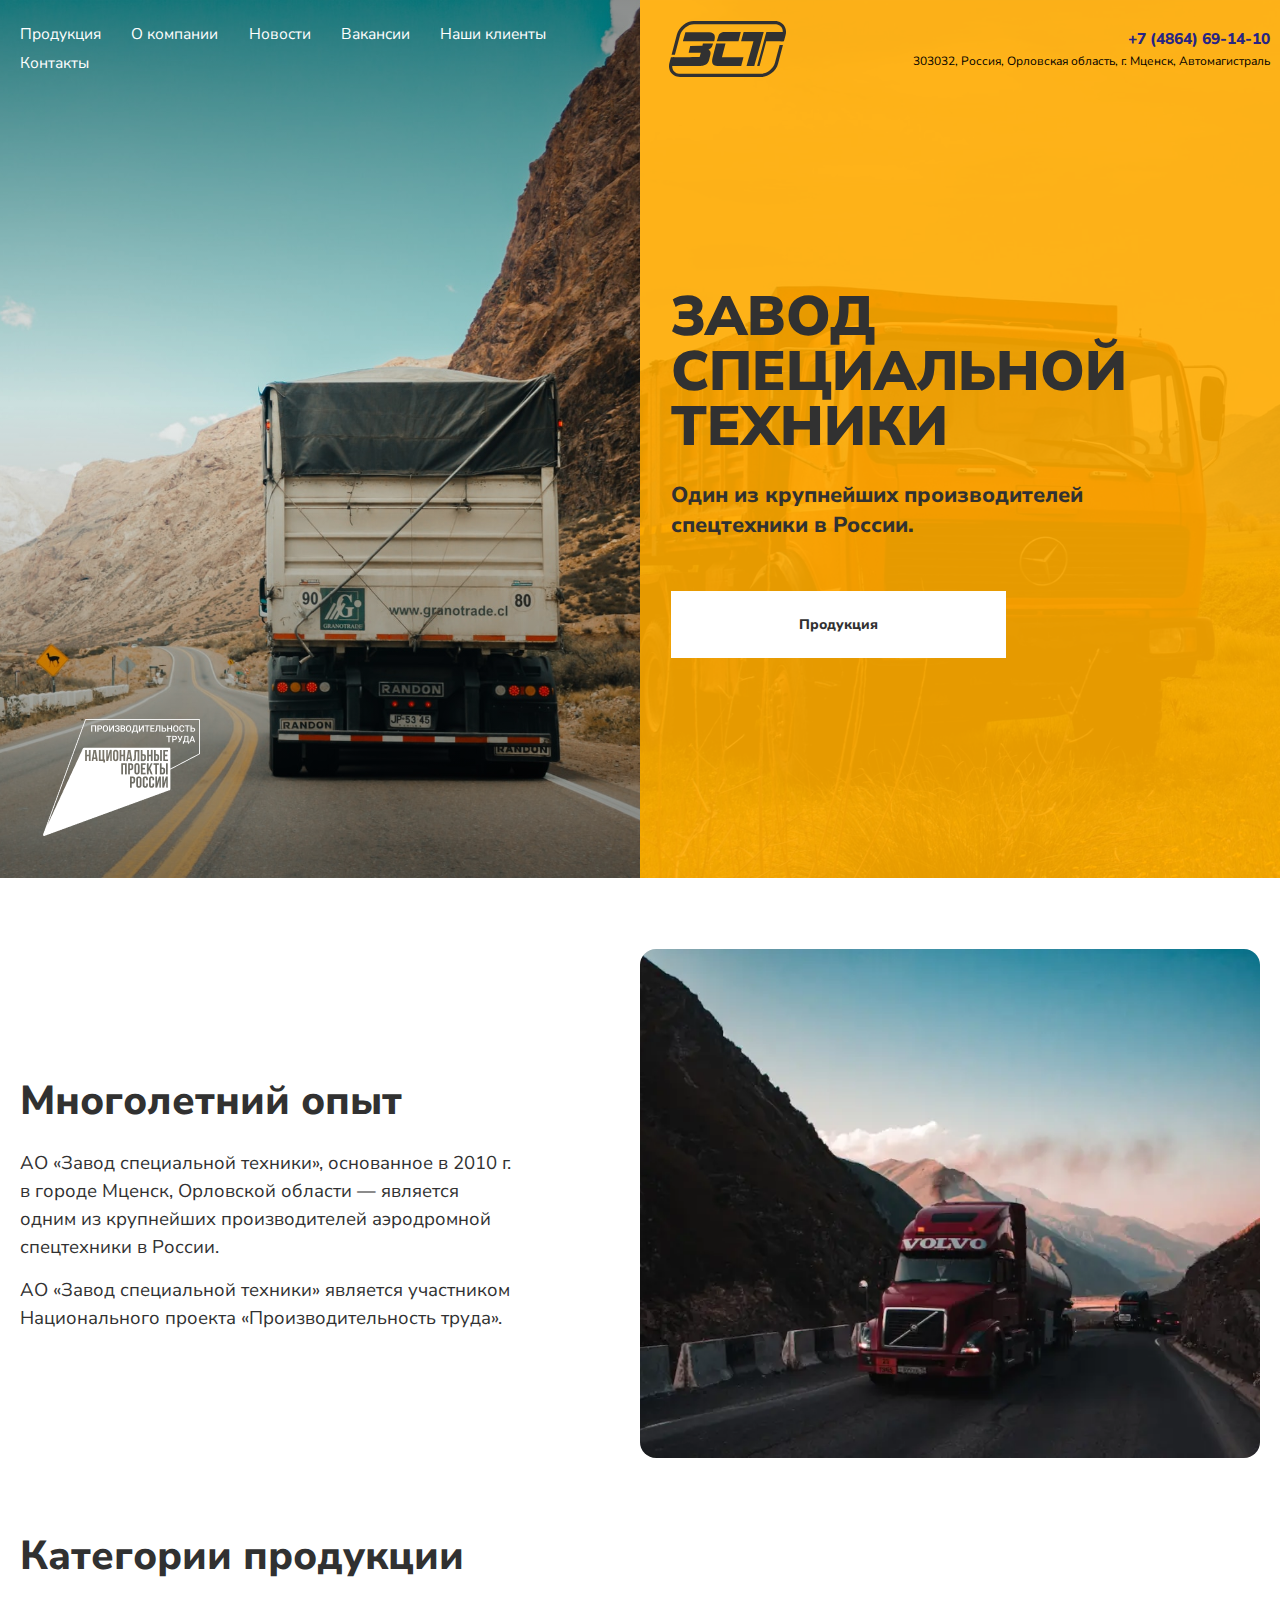
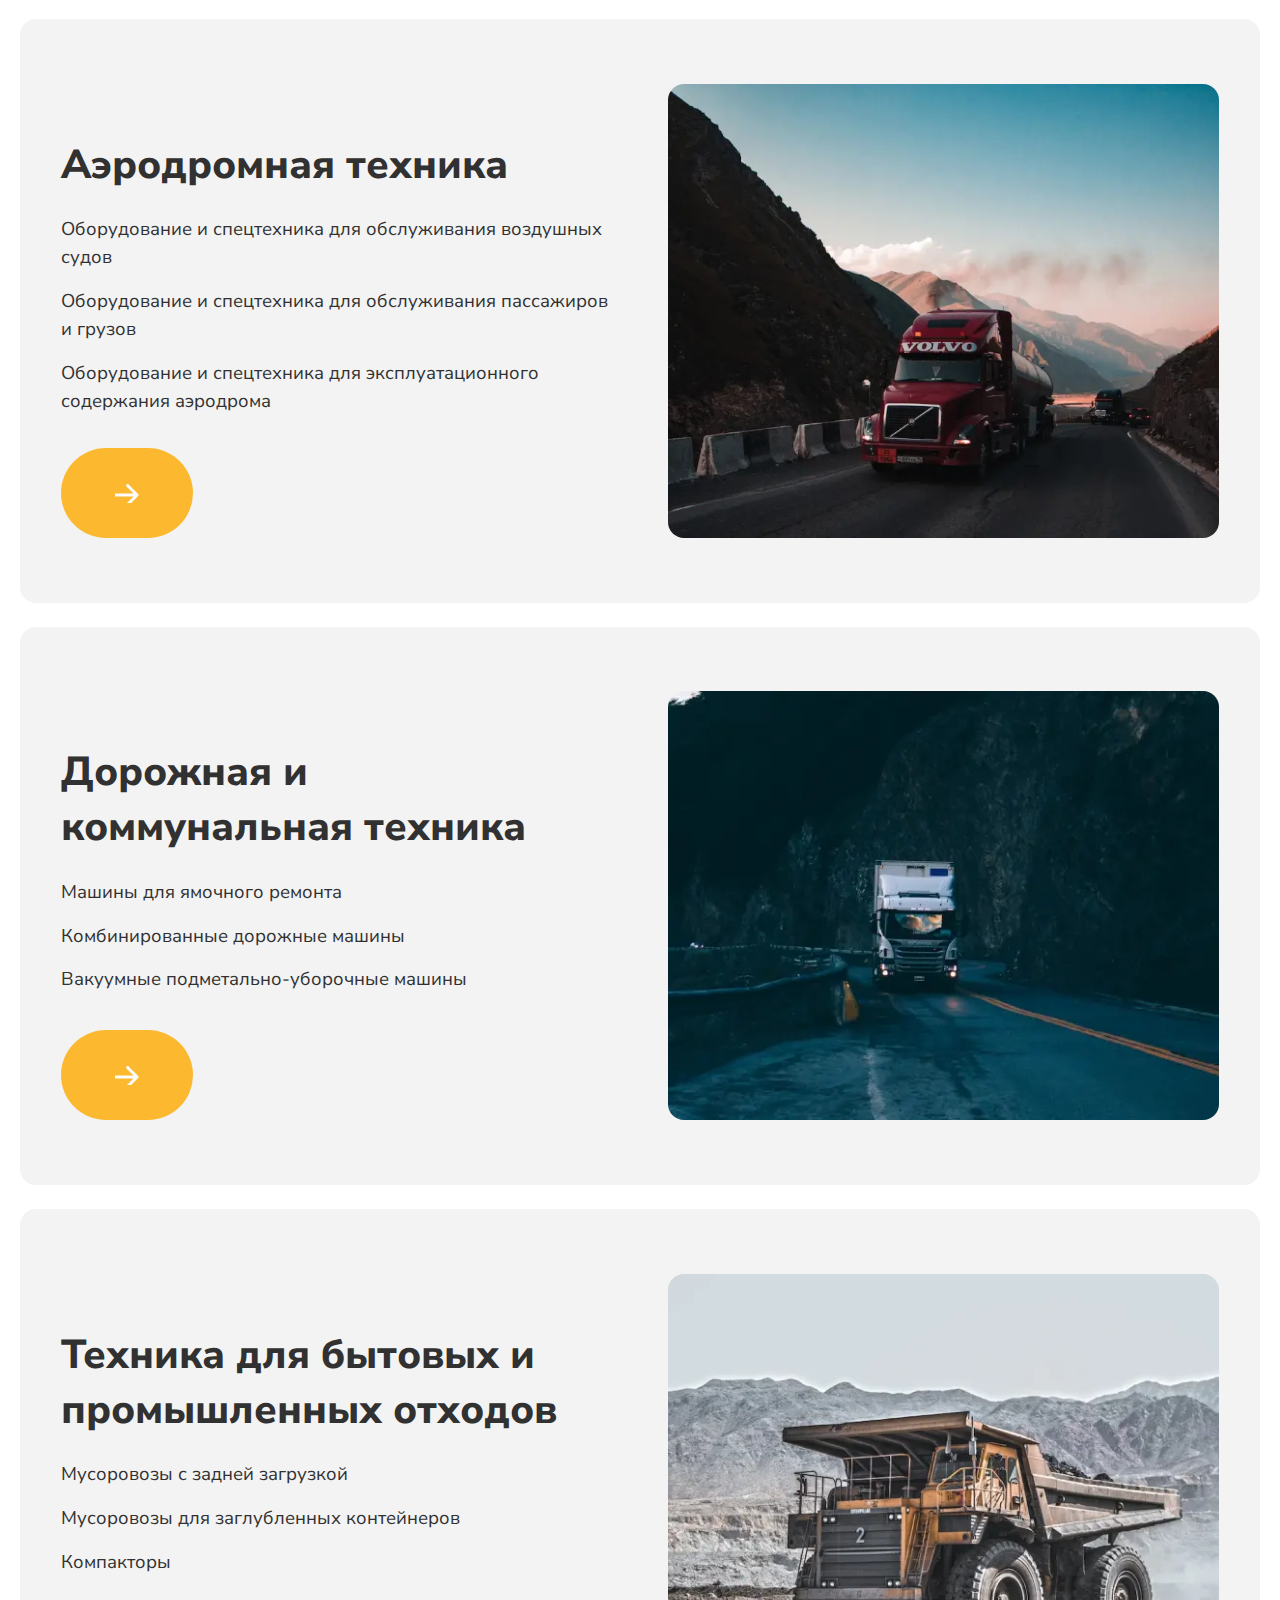
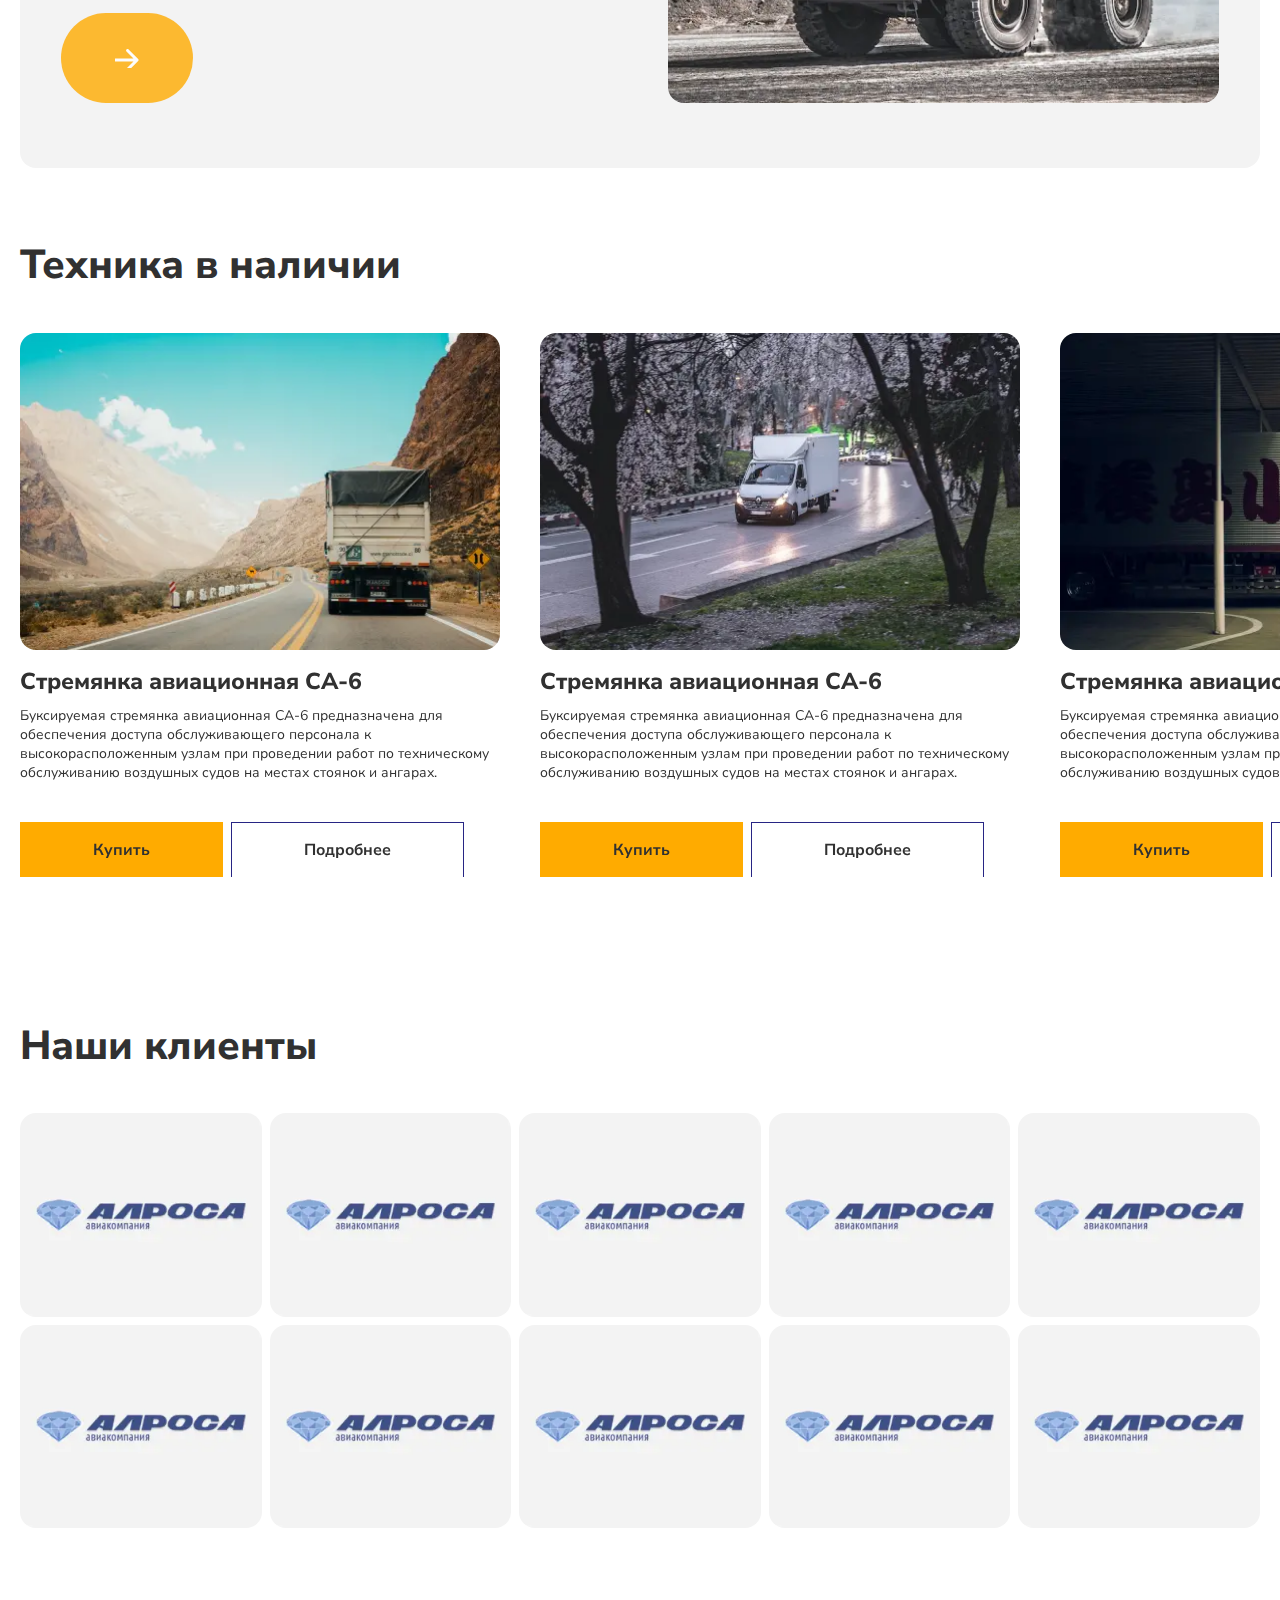
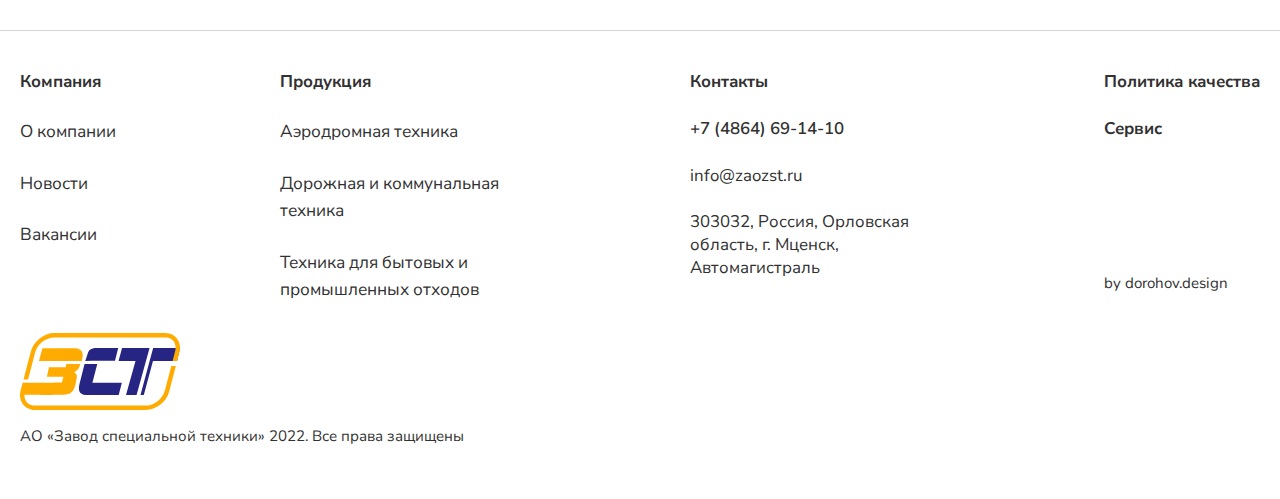
==== commit 25b1bf77: "üüü" ====
--- a/index.html
+++ b/index.html
@@ -6,7 +6,7 @@
 	<meta charset="UTF-8">
 	<meta name="format-detection" content="telephone=no">
 	<!-- <style>body{opacity: 0;}</style> -->
-	<link rel="stylesheet" href="css/style.min.css?_v=20220920170037">
+	<link rel="stylesheet" href="css/style.min.css?_v=20220920172129">
 	<link rel="shortcut icon" href="favicon.ico">
 	<!-- <meta name="robots" content="noindex, nofollow"> -->
 	<meta name="viewport" content="width=device-width, initial-scale=1.0">
@@ -418,7 +418,7 @@
 </div>
  -->
 
-	<script src="js/app.min.js?_v=20220920170037"></script>
+	<script src="js/app.min.js?_v=20220920172129"></script>
 </body>
 
 </html>--- a/css/style.min.css
+++ b/css/style.min.css
@@ -1 +1 @@
-@charset "UTF-8";@import url(https://fonts.googleapis.com/css?family=Nunito+Sans:regular,600,800,900&display=swap);*{padding:0;margin:0;border:0}*,:after,:before{-webkit-box-sizing:border-box;box-sizing:border-box}body,html{height:100%;min-width:320px}body{color:#313131;line-height:1;font-family:"Nunito Sans";font-size:.875rem;-ms-text-size-adjust:100%;-moz-text-size-adjust:100%;-webkit-text-size-adjust:100%;-webkit-font-smoothing:antialiased;-moz-osx-font-smoothing:grayscale}button,input,textarea{font-family:"Nunito Sans";font-size:inherit}button{cursor:pointer;color:inherit;background-color:inherit}a{color:inherit}a:link,a:visited{text-decoration:none}a:hover{text-decoration:none}ul li{list-style:none}img{vertical-align:top}h1,h2,h3,h4,h5,h6{font-weight:inherit;font-size:inherit}.lock body{overflow:hidden;-ms-touch-action:none;touch-action:none}.wrapper{min-height:100%;display:-webkit-box;display:-ms-flexbox;display:flex;-webkit-box-orient:vertical;-webkit-box-direction:normal;-ms-flex-direction:column;flex-direction:column;overflow:hidden}.wrapper>main{-webkit-box-flex:1;-ms-flex:1 1 auto;flex:1 1 auto}.wrapper>*{min-width:0}[class*=__container]{max-width:95.125rem;-webkit-box-sizing:content-box;box-sizing:content-box;margin:0 auto;padding:0 .9375rem}[class*=__container_wide]{max-width:109.6875rem;padding:0 32px}.spollers{display:-ms-grid;display:grid;gap:15px}.spollers__item{font-size:1.25rem}.spollers__title{font-weight:700;line-height:1.375;width:100%;cursor:default;text-align:left;padding-bottom:.625rem;border-radius:.3125rem;position:relative}@supports (font-size:clamp(1rem ,1.3149350649rem + -0.3246753247vw ,1.25rem)){.spollers__title{font-size:clamp(1rem ,1.3149350649rem + -.3246753247vw ,1.25rem)}}@supports not (font-size:clamp(1rem ,1.3149350649rem + -0.3246753247vw ,1.25rem)){.spollers__title{font-size:calc(1.25rem + -.25 * (100vw - 20rem)/ 77)}}._spoller-init .spollers__title{cursor:pointer}._spoller-init .spollers__title::after,._spoller-init .spollers__title::before{content:"";position:absolute;right:10px;top:50%;background-color:#000;height:2px;width:12px;-webkit-transition:-webkit-transform .5s ease 0s;transition:-webkit-transform .5s ease 0s;-o-transition:transform .5s ease 0s;transition:transform .5s ease 0s;transition:transform .5s ease 0s,-webkit-transform .5s ease 0s}._spoller-init .spollers__title::before{-webkit-transform:translate(-75%,-50%) rotate(40deg);-ms-transform:translate(-75%,-50%) rotate(40deg);transform:translate(-75%,-50%) rotate(40deg)}._spoller-init .spollers__title::after{-webkit-transform:translate(0,-50%) rotate(-40deg);-ms-transform:translate(0,-50%) rotate(-40deg);transform:translate(0,-50%) rotate(-40deg)}._spoller-init .spollers__title._spoller-active::before{-webkit-transform:translateX(-75%) rotate(-40deg);-ms-transform:translateX(-75%) rotate(-40deg);transform:translateX(-75%) rotate(-40deg)}._spoller-init .spollers__title._spoller-active::after{-webkit-transform:rotate(40deg);-ms-transform:rotate(40deg);transform:rotate(40deg)}.spollers__body{padding-top:.875rem;border-radius:.3125rem;line-height:1.375}@supports (font-size:clamp(1rem ,1rem + 0vw ,1rem)){.spollers__body{font-size:clamp(1rem ,1rem + 0 ,1rem)}}@supports not (font-size:clamp(1rem ,1rem + 0vw ,1rem)){.spollers__body{font-size:calc(1rem + 0 * (100vw - 20rem)/ 77)}}[class*=-ibg]{position:relative}[class*=-ibg] img{position:absolute;width:100%;height:100%;top:0;left:0;-o-object-fit:cover;object-fit:cover}[class*=-ibg_contain] img{-o-object-fit:contain;object-fit:contain}.title{font-weight:900;line-height:.9886363636}@supports (font-size:clamp(3.125rem ,1.9516932271rem + 1.8924302789vw ,5.5rem)){.title{font-size:clamp(3.125rem ,1.9516932271rem + 1.8924302789vw ,5.5rem)}}@supports not (font-size:clamp(3.125rem ,1.9516932271rem + 1.8924302789vw ,5.5rem)){.title{font-size:calc(3.125rem + 2.375 * (100vw - 62rem)/ 125.5)}}.button{background-color:#fff;font-weight:800;line-height:1.375;display:inline-block;padding:24px 128px}@supports (font-size:clamp(1.5rem ,1.5rem + 0vw ,1.5rem)){.button{font-size:clamp(1.5rem ,1.5rem + 0 ,1.5rem)}}@supports not (font-size:clamp(1.5rem ,1.5rem + 0vw ,1.5rem)){.button{font-size:calc(1.5rem + 0 * (100vw - 20rem)/ 77)}}.subtitle{font-weight:800;line-height:1.3541666667}@supports (font-size:clamp(1.5rem ,-0.0278514589rem + 3.1830238727vw ,3rem)){.subtitle{font-size:clamp(1.5rem ,-.0278514589rem + 3.1830238727vw ,3rem)}}@supports not (font-size:clamp(1.5rem ,-0.0278514589rem + 3.1830238727vw ,3rem)){.subtitle{font-size:calc(1.5rem + 1.5 * (100vw - 48rem)/ 47.125)}}.header{position:absolute;top:0;left:0;width:100%;z-index:500}.header._header-scroll{position:fixed;top:-200%;background-color:rgba(255,170,0,.849)}.header._header-show{-webkit-transition:top .4s ease 0s;-o-transition:top .4s ease 0s;transition:top .4s ease 0s;top:0}@supports (height:clamp(4rem ,1.7082228117rem + 4.774535809vw ,6.25rem)){.header{height:clamp(4rem ,1.7082228117rem + 4.774535809vw ,6.25rem)}}@supports not (height:clamp(4rem ,1.7082228117rem + 4.774535809vw ,6.25rem)){.header{height:calc(4rem + 2.25 * (100vw - 48rem)/ 47.125)}}.header__inner{-webkit-box-flex:1;-ms-flex-positive:1;flex-grow:1}.header__body{display:-webkit-box;display:-ms-flexbox;display:flex;-webkit-box-pack:justify;-ms-flex-pack:justify;justify-content:space-between;-webkit-box-align:center;-ms-flex-align:center;align-items:center;-webkit-column-gap:10px;-moz-column-gap:10px;column-gap:10px}@supports (padding-top:clamp(1.125rem ,0.8703580902rem + 0.5305039788vw ,1.375rem)){.header__body{padding-top:clamp(1.125rem ,.8703580902rem + .5305039788vw ,1.375rem)}}@supports not (padding-top:clamp(1.125rem ,0.8703580902rem + 0.5305039788vw ,1.375rem)){.header__body{padding-top:calc(1.125rem + .25 * (100vw - 48rem)/ 47.125)}}@supports (padding-bottom:clamp(1.125rem ,0.8703580902rem + 0.5305039788vw ,1.375rem)){.header__body{padding-bottom:clamp(1.125rem ,.8703580902rem + .5305039788vw ,1.375rem)}}@supports not (padding-bottom:clamp(1.125rem ,0.8703580902rem + 0.5305039788vw ,1.375rem)){.header__body{padding-bottom:calc(1.125rem + .25 * (100vw - 48rem)/ 47.125)}}.header__item{display:-webkit-box;display:-ms-flexbox;display:flex;-webkit-box-align:center;-ms-flex-align:center;align-items:center;-webkit-box-pack:justify;-ms-flex-pack:justify;justify-content:space-between}.header__info{display:-webkit-box;display:-ms-flexbox;display:flex;-webkit-box-orient:vertical;-webkit-box-direction:normal;-ms-flex-direction:column;flex-direction:column}.menu__list{display:-webkit-box;display:-ms-flexbox;display:flex;row-gap:7px;-webkit-box-align:center;-ms-flex-align:center;align-items:center;-ms-flex-wrap:wrap;flex-wrap:wrap}@supports ((-moz-column-gap:clamp(0.625rem ,-1.2848143236rem + 3.9787798408vw ,2.5rem)) or (column-gap:clamp(0.625rem ,-1.2848143236rem + 3.9787798408vw ,2.5rem))){.menu__list{-webkit-column-gap:clamp(.625rem ,-1.2848143236rem + 3.9787798408vw ,2.5rem);-moz-column-gap:clamp(.625rem ,-1.2848143236rem + 3.9787798408vw ,2.5rem);column-gap:clamp(.625rem ,-1.2848143236rem + 3.9787798408vw ,2.5rem)}}@supports not ((-moz-column-gap:clamp(0.625rem ,-1.2848143236rem + 3.9787798408vw ,2.5rem)) or (column-gap:clamp(0.625rem ,-1.2848143236rem + 3.9787798408vw ,2.5rem))){.menu__list{-webkit-column-gap:calc(.625rem + 1.875 * (100vw - 48rem)/ 47.125);-moz-column-gap:calc(.625rem + 1.875 * (100vw - 48rem)/ 47.125);column-gap:calc(.625rem + 1.875 * (100vw - 48rem)/ 47.125)}}.menu__link{font-family:"Nunito Sans";line-height:1.375;color:#fff}@supports (font-size:clamp(0.875rem ,0.8425324675rem + 0.1623376623vw ,1rem)){.menu__link{font-size:clamp(.875rem ,.8425324675rem + .1623376623vw ,1rem)}}@supports not (font-size:clamp(0.875rem ,0.8425324675rem + 0.1623376623vw ,1rem)){.menu__link{font-size:calc(.875rem + .125 * (100vw - 20rem)/ 77)}}.menu__link::after{content:"";display:block;height:1px;background-color:#ffab00;width:0%;-webkit-transition:all .3s ease 0s;-o-transition:all .3s ease 0s;transition:all .3s ease 0s}.logo{visibility:visible;opacity:1;-webkit-transition:opacity .3 ease 0s;-o-transition:opacity .3 ease 0s;transition:opacity .3 ease 0s}.menu-open .logo{visibility:hidden;opacity:0}.info-header__link:not(:last-child){margin-bottom:4px}.info-header__mail{line-height:1.3571428571;color:#313131}@supports (font-size:clamp(0.875rem ,0.7557251908rem + 0.5089058524vw ,1rem)){.info-header__mail{font-size:clamp(.875rem ,.7557251908rem + .5089058524vw ,1rem)}}@supports not (font-size:clamp(0.875rem ,0.7557251908rem + 0.5089058524vw ,1rem)){.info-header__mail{font-size:calc(.875rem + .125 * (100vw - 23.4375rem)/ 24.5625)}}.callback{font-weight:800;line-height:1.375;text-align:right;color:#272584}@supports (font-size:clamp(0.875rem ,0.8425324675rem + 0.1623376623vw ,1rem)){.callback{font-size:clamp(.875rem ,.8425324675rem + .1623376623vw ,1rem)}}@supports not (font-size:clamp(0.875rem ,0.8425324675rem + 0.1623376623vw ,1rem)){.callback{font-size:calc(.875rem + .125 * (100vw - 20rem)/ 77)}}.adress{font-size:.75rem;line-height:1.3333333333;text-align:right;color:#000;-webkit-transition:all .3s ease 0s;-o-transition:all .3s ease 0s;transition:all .3s ease 0s}.icon-menu{display:none}.footer{border-top:1px solid rgba(49,49,49,.199)}@supports (padding-top:clamp(1.25rem ,-0.5324933687rem + 3.7135278515vw ,3rem)){.footer{padding-top:clamp(1.25rem ,-.5324933687rem + 3.7135278515vw ,3rem)}}@supports not (padding-top:clamp(1.25rem ,-0.5324933687rem + 3.7135278515vw ,3rem)){.footer{padding-top:calc(1.25rem + 1.75 * (100vw - 48rem)/ 47.125)}}@supports (padding-bottom:clamp(1.875rem ,-0.2066326531rem + 4.3367346939vw ,4rem)){.footer{padding-bottom:clamp(1.875rem ,-.2066326531rem + 4.3367346939vw ,4rem)}}@supports not (padding-bottom:clamp(1.875rem ,-0.2066326531rem + 4.3367346939vw ,4rem)){.footer{padding-bottom:calc(1.875rem + 2.125 * (100vw - 48rem)/ 49)}}.footer__items{display:-webkit-box;display:-ms-flexbox;display:flex;-webkit-box-pack:justify;-ms-flex-pack:justify;justify-content:space-between}@supports ((-moz-column-gap:clamp(1.25rem ,-3.6939655172rem + 7.974137931vw ,5.875rem)) or (column-gap:clamp(1.25rem ,-3.6939655172rem + 7.974137931vw ,5.875rem))){.footer__items{-webkit-column-gap:clamp(1.25rem ,-3.6939655172rem + 7.974137931vw ,5.875rem);-moz-column-gap:clamp(1.25rem ,-3.6939655172rem + 7.974137931vw ,5.875rem);column-gap:clamp(1.25rem ,-3.6939655172rem + 7.974137931vw ,5.875rem)}}@supports not ((-moz-column-gap:clamp(1.25rem ,-3.6939655172rem + 7.974137931vw ,5.875rem)) or (column-gap:clamp(1.25rem ,-3.6939655172rem + 7.974137931vw ,5.875rem))){.footer__items{-webkit-column-gap:calc(1.25rem + 4.625 * (100vw - 62rem)/ 58);-moz-column-gap:calc(1.25rem + 4.625 * (100vw - 62rem)/ 58);column-gap:calc(1.25rem + 4.625 * (100vw - 62rem)/ 58)}}.item-footer{-webkit-box-orient:vertical;-webkit-box-direction:normal;-ms-flex-direction:column;flex-direction:column}.item-footer_contacts{-webkit-box-flex:0;-ms-flex:0 1 274px;flex:0 1 274px}.item-footer_logo{-webkit-box-flex:0;-ms-flex:0 1 256px;flex:0 1 256px}.item-footer_products{-webkit-box-flex:0;-ms-flex:0 1 271px;flex:0 1 271px}.item-footer__content{display:-webkit-box;display:-ms-flexbox;display:flex;-webkit-box-orient:vertical;-webkit-box-direction:normal;-ms-flex-direction:column;flex-direction:column;-webkit-box-flex:0;-ms-flex:0 1 150px;flex:0 1 150px}.item-footer__logo{-webkit-box-flex:1;-ms-flex-positive:1;flex-grow:1;-ms-flex-preferred-size:100%;flex-basis:100%;display:-webkit-box;display:-ms-flexbox;display:flex;-webkit-box-pack:justify;-ms-flex-pack:justify;justify-content:space-between;-webkit-column-gap:56px;-moz-column-gap:56px;column-gap:56px}.item-footer__logo:not(:last-child){margin-bottom:16px}.item-footer__link{line-height:1.375;-webkit-transition:all .3s ease 0s;-o-transition:all .3s ease 0s;transition:all .3s ease 0s}@supports (font-size:clamp(0.75rem ,0.6850649351rem + 0.3246753247vw ,1rem)){.item-footer__link{font-size:clamp(.75rem ,.6850649351rem + .3246753247vw ,1rem)}}@supports not (font-size:clamp(0.75rem ,0.6850649351rem + 0.3246753247vw ,1rem)){.item-footer__link{font-size:calc(.75rem + .25 * (100vw - 20rem)/ 77)}}.item-footer__title{font-weight:700;line-height:1.375;-webkit-box-flex:1;-ms-flex-positive:1;flex-grow:1}@supports (font-size:clamp(1rem ,1.3149350649rem + -0.3246753247vw ,1.25rem)){.item-footer__title{font-size:clamp(1rem ,1.3149350649rem + -.3246753247vw ,1.25rem)}}@supports not (font-size:clamp(1rem ,1.3149350649rem + -0.3246753247vw ,1.25rem)){.item-footer__title{font-size:calc(1.25rem + -.25 * (100vw - 20rem)/ 77)}}.item-footer__title:not(:last-child){margin-bottom:24px}.item-footer__title_content:not(:last-child){margin-bottom:48px}.item-footer__list{display:-webkit-box;display:-ms-flexbox;display:flex;-webkit-box-orient:vertical;-webkit-box-direction:normal;-ms-flex-direction:column;flex-direction:column}@supports (row-gap:clamp(1.25rem ,1.1850649351rem + 0.3246753247vw ,1.5rem)){.item-footer__list{row-gap:clamp(1.25rem ,1.1850649351rem + .3246753247vw ,1.5rem)}}@supports not (row-gap:clamp(1.25rem ,1.1850649351rem + 0.3246753247vw ,1.5rem)){.item-footer__list{row-gap:calc(1.25rem + .25 * (100vw - 20rem)/ 77)}}.item-footer__link-phone{font-weight:600;line-height:1.375;-webkit-transition:all .3s ease 0s;-o-transition:all .3s ease 0s;transition:all .3s ease 0s}@supports (font-size:clamp(1rem ,1.3149350649rem + -0.3246753247vw ,1.25rem)){.item-footer__link-phone{font-size:clamp(1rem ,1.3149350649rem + -.3246753247vw ,1.25rem)}}@supports not (font-size:clamp(1rem ,1.3149350649rem + -0.3246753247vw ,1.25rem)){.item-footer__link-phone{font-size:calc(1.25rem + -.25 * (100vw - 20rem)/ 77)}}.item-footer__link-mail{line-height:1.375;-webkit-transition:all .3s ease 0s;-o-transition:all .3s ease 0s;transition:all .3s ease 0s}@supports (font-size:clamp(1rem ,1.3149350649rem + -0.3246753247vw ,1.25rem)){.item-footer__link-mail{font-size:clamp(1rem ,1.3149350649rem + -.3246753247vw ,1.25rem)}}@supports not (font-size:clamp(1rem ,1.3149350649rem + -0.3246753247vw ,1.25rem)){.item-footer__link-mail{font-size:calc(1.25rem + -.25 * (100vw - 20rem)/ 77)}}.item-footer__link-adress{line-height:1.375;-webkit-transition:all .3s ease 0s;-o-transition:all .3s ease 0s;transition:all .3s ease 0s}@supports (font-size:clamp(1rem ,1.3149350649rem + -0.3246753247vw ,1.25rem)){.item-footer__link-adress{font-size:clamp(1rem ,1.3149350649rem + -.3246753247vw ,1.25rem)}}@supports not (font-size:clamp(1rem ,1.3149350649rem + -0.3246753247vw ,1.25rem)){.item-footer__link-adress{font-size:calc(1.25rem + -.25 * (100vw - 20rem)/ 77)}}.item-footer__content{height:87%;row-gap:24px}.item-footer__author{line-height:1.375;-webkit-box-flex:1;-ms-flex-positive:1;flex-grow:1}@supports (font-size:clamp(0.75rem ,0.6850649351rem + 0.3246753247vw ,1rem)){.item-footer__author{font-size:clamp(.75rem ,.6850649351rem + .3246753247vw ,1rem)}}@supports not (font-size:clamp(0.75rem ,0.6850649351rem + 0.3246753247vw ,1rem)){.item-footer__author{font-size:calc(.75rem + .25 * (100vw - 20rem)/ 77)}}.spollers__info:not(:last-child){margin-bottom:24px}.spollers__link{line-height:22px;-webkit-transition:all .3s ease 0s;-o-transition:all .3s ease 0s;transition:all .3s ease 0s}@supports (font-size:clamp(1rem ,1.5036327609rem + -0.5284015852vw ,1.25rem)){.spollers__link{font-size:clamp(1rem ,1.5036327609rem + -.5284015852vw ,1.25rem)}}@supports not (font-size:clamp(1rem ,1.5036327609rem + -0.5284015852vw ,1.25rem)){.spollers__link{font-size:calc(1.25rem + -.25 * (100vw - 48rem)/ 47.3125)}}.decor{display:none}.logo__footer{width:160px;height:77px}.logo__footer img{-o-object-fit:cover;object-fit:cover}.info__content{display:-webkit-box;display:-ms-flexbox;display:flex;-webkit-box-ordinal-group:3;-ms-flex-order:2;order:2}.info__image{position:relative;padding-bottom:52%;-webkit-box-ordinal-group:2;-ms-flex-order:1;order:1;-webkit-box-flex:0;-ms-flex:0 0 50%;flex:0 0 50%}.no-webp .info__image::after{background:url(../img/mainpage/info/icon.png) 0 0 no-repeat}.info__image::after{content:"";position:absolute;bottom:42px;width:157px;height:117px}@supports (left:clamp(0.0000000625rem ,-0.9090908304rem + 4.5454544643vw ,3.5rem)){.info__image::after{left:clamp(.0000000625rem ,-.9090908304rem + 4.5454544643vw ,3.5rem)}}@supports not (left:clamp(0.0000000625rem ,-0.9090908304rem + 4.5454544643vw ,3.5rem)){.info__image::after{left:calc(.0000000625rem + 3.4999999375 * (100vw - 20rem)/ 77)}}.info__image img{max-width:100%;position:absolute;width:100%;height:100%;-o-object-fit:cover;object-fit:cover}.content-info{position:relative}.content-info__container{display:-webkit-box;display:-ms-flexbox;display:flex;margin:0}@supports (margin-bottom:clamp(0.5rem ,0.1103896104rem + 1.9480519481vw ,2rem)){.content-info__title{margin-bottom:clamp(.5rem ,.1103896104rem + 1.9480519481vw ,2rem)}}@supports not (margin-bottom:clamp(0.5rem ,0.1103896104rem + 1.9480519481vw ,2rem)){.content-info__title{margin-bottom:calc(.5rem + 1.5 * (100vw - 20rem)/ 77)}}.content-info__body{position:relative;padding-top:290px;padding-bottom:220px}@supports (padding-left:clamp(0.0000000625rem ,-1.0416665625rem + 2.1701388021vw ,1.5625rem)){.content-info__body{padding-left:clamp(.0000000625rem ,-1.0416665625rem + 2.1701388021vw ,1.5625rem)}}@supports not (padding-left:clamp(0.0000000625rem ,-1.0416665625rem + 2.1701388021vw ,1.5625rem)){.content-info__body{padding-left:calc(.0000000625rem + 1.5624999375 * (100vw - 48rem)/ 72)}}.content-info__text{font-weight:800;line-height:1.375}@supports (font-size:clamp(0.875rem ,0.6755319149rem + 0.8510638298vw ,1.5rem)){.content-info__text{font-size:clamp(.875rem ,.6755319149rem + .8510638298vw ,1.5rem)}}@supports not (font-size:clamp(0.875rem ,0.6755319149rem + 0.8510638298vw ,1.5rem)){.content-info__text{font-size:calc(.875rem + .625 * (100vw - 23.4375rem)/ 73.4375)}}@supports (margin-bottom:clamp(2rem ,1.6103896104rem + 1.9480519481vw ,3.5rem)){.content-info__text:not(:last-child){margin-bottom:clamp(2rem ,1.6103896104rem + 1.9480519481vw ,3.5rem)}}@supports not (margin-bottom:clamp(2rem ,1.6103896104rem + 1.9480519481vw ,3.5rem)){.content-info__text:not(:last-child){margin-bottom:calc(2rem + 1.5 * (100vw - 20rem)/ 77)}}.content-info__image img{max-width:100%;position:absolute;top:0;left:0;width:50%;height:100%;-o-object-fit:cover;object-fit:cover;z-index:-1}@supports (padding-top:clamp(2.5rem ,1.8506493506rem + 3.2467532468vw ,5rem)){.experience{padding-top:clamp(2.5rem ,1.8506493506rem + 3.2467532468vw ,5rem)}}@supports not (padding-top:clamp(2.5rem ,1.8506493506rem + 3.2467532468vw ,5rem)){.experience{padding-top:calc(2.5rem + 2.5 * (100vw - 20rem)/ 77)}}@supports (padding-bottom:clamp(2.5rem ,1.8506493506rem + 3.2467532468vw ,5rem)){.experience{padding-bottom:clamp(2.5rem ,1.8506493506rem + 3.2467532468vw ,5rem)}}@supports not (padding-bottom:clamp(2.5rem ,1.8506493506rem + 3.2467532468vw ,5rem)){.experience{padding-bottom:calc(2.5rem + 2.5 * (100vw - 20rem)/ 77)}}.experience__container{display:-webkit-box;display:-ms-flexbox;display:flex}@supports (margin-bottom:clamp(1rem ,0.4927344782rem + 1.0568031704vw ,1.5rem)){.experience__subtitle{margin-bottom:clamp(1rem ,.4927344782rem + 1.0568031704vw ,1.5rem)}}@supports not (margin-bottom:clamp(1rem ,0.4927344782rem + 1.0568031704vw ,1.5rem)){.experience__subtitle{margin-bottom:calc(1rem + .5 * (100vw - 48rem)/ 47.3125)}}.experience__content{-ms-flex-item-align:center;-ms-grid-row-align:center;align-self:center;-webkit-box-flex:0;-ms-flex:0 1 50%;flex:0 1 50%}.experience__content>p:not(:last-child){margin-bottom:16px}@supports (padding-right:clamp(2.5rem ,-5.2357992074rem + 16.1162483487vw ,10.125rem)){.experience__content{padding-right:clamp(2.5rem ,-5.2357992074rem + 16.1162483487vw ,10.125rem)}}@supports not (padding-right:clamp(2.5rem ,-5.2357992074rem + 16.1162483487vw ,10.125rem)){.experience__content{padding-right:calc(2.5rem + 7.625 * (100vw - 48rem)/ 47.3125)}}.experience__text{line-height:1.5}@supports (font-size:clamp(1rem ,0.7544757033rem + 0.5115089514vw ,1.25rem)){.experience__text{font-size:clamp(1rem ,.7544757033rem + .5115089514vw ,1.25rem)}}@supports not (font-size:clamp(1rem ,0.7544757033rem + 0.5115089514vw ,1.25rem)){.experience__text{font-size:calc(1rem + .25 * (100vw - 48rem)/ 48.875)}}.experience__image{-webkit-box-flex:0;-ms-flex:0 0 50%;flex:0 0 50%;border-radius:16px;overflow:hidden;position:relative;padding-bottom:41%}.experience__image img{position:absolute;top:0;left:0;width:100%;height:100%;-o-object-fit:cover;object-fit:cover;-webkit-transition:all .6s ease 0s;-o-transition:all .6s ease 0s;transition:all .6s ease 0s}@supports (margin-bottom:clamp(1.25rem ,0.9253246753rem + 1.6233766234vw ,2.5rem)){.categories__subtitle{margin-bottom:clamp(1.25rem ,.9253246753rem + 1.6233766234vw ,2.5rem)}}@supports not (margin-bottom:clamp(1.25rem ,0.9253246753rem + 1.6233766234vw ,2.5rem)){.categories__subtitle{margin-bottom:calc(1.25rem + 1.25 * (100vw - 20rem)/ 77)}}.categories__subtitle-last:not(:last-child){margin-bottom:24px}.categories .categories__body{background:#f3f3f3;border-radius:16px}@supports (padding-top:clamp(2rem ,-5.0857142857rem + 11.4285714286vw ,6rem)){.categories .categories__body{padding-top:clamp(2rem ,-5.0857142857rem + 11.4285714286vw ,6rem)}}@supports not (padding-top:clamp(2rem ,-5.0857142857rem + 11.4285714286vw ,6rem)){.categories .categories__body{padding-top:calc(2rem + 4 * (100vw - 62rem)/ 35)}}@supports (padding-bottom:clamp(2rem ,-5.0857142857rem + 11.4285714286vw ,6rem)){.categories .categories__body{padding-bottom:clamp(2rem ,-5.0857142857rem + 11.4285714286vw ,6rem)}}@supports not (padding-bottom:clamp(2rem ,-5.0857142857rem + 11.4285714286vw ,6rem)){.categories .categories__body{padding-bottom:calc(2rem + 4 * (100vw - 62rem)/ 35)}}@supports (padding-left:clamp(1rem ,-4.3142857143rem + 8.5714285714vw ,4rem)){.categories .categories__body{padding-left:clamp(1rem ,-4.3142857143rem + 8.5714285714vw ,4rem)}}@supports not (padding-left:clamp(1rem ,-4.3142857143rem + 8.5714285714vw ,4rem)){.categories .categories__body{padding-left:calc(1rem + 3 * (100vw - 62rem)/ 35)}}@supports (padding-right:clamp(1rem ,-4.3142857143rem + 8.5714285714vw ,4rem)){.categories .categories__body{padding-right:clamp(1rem ,-4.3142857143rem + 8.5714285714vw ,4rem)}}@supports not (padding-right:clamp(1rem ,-4.3142857143rem + 8.5714285714vw ,4rem)){.categories .categories__body{padding-right:calc(1rem + 3 * (100vw - 62rem)/ 35)}}.categories .categories__body:not(:last-child){margin-bottom:24px}.categories__item{display:-webkit-box;display:-ms-flexbox;display:flex}@supports ((-moz-column-gap:clamp(1.875rem ,-4.4064258912rem + 10.1313320826vw ,5.25rem)) or (column-gap:clamp(1.875rem ,-4.4064258912rem + 10.1313320826vw ,5.25rem))){.categories__item{-webkit-column-gap:clamp(1.875rem ,-4.4064258912rem + 10.1313320826vw ,5.25rem);-moz-column-gap:clamp(1.875rem ,-4.4064258912rem + 10.1313320826vw ,5.25rem);column-gap:clamp(1.875rem ,-4.4064258912rem + 10.1313320826vw ,5.25rem)}}@supports not ((-moz-column-gap:clamp(1.875rem ,-4.4064258912rem + 10.1313320826vw ,5.25rem)) or (column-gap:clamp(1.875rem ,-4.4064258912rem + 10.1313320826vw ,5.25rem))){.categories__item{-webkit-column-gap:calc(1.875rem + 3.375 * (100vw - 62rem)/ 33.3125);-moz-column-gap:calc(1.875rem + 3.375 * (100vw - 62rem)/ 33.3125);column-gap:calc(1.875rem + 3.375 * (100vw - 62rem)/ 33.3125)}}.categories__content{display:-webkit-box;display:-ms-flexbox;display:flex;-webkit-box-orient:vertical;-webkit-box-direction:normal;-ms-flex-direction:column;flex-direction:column;-webkit-box-flex:0;-ms-flex:0 1 50%;flex:0 1 50%;row-gap:32px}.categories__inner{-webkit-box-flex:1;-ms-flex-positive:1;flex-grow:1}.categories__list{line-height:1.5;display:-webkit-box;display:-ms-flexbox;display:flex;-webkit-box-orient:vertical;-webkit-box-direction:normal;-ms-flex-direction:column;flex-direction:column;row-gap:16px}.categories__list:not(:last-child){margin-bottom:16px}@supports (font-size:clamp(1rem ,0.7551020408rem + 0.5102040816vw ,1.25rem)){.categories__list{font-size:clamp(1rem ,.7551020408rem + .5102040816vw ,1.25rem)}}@supports not (font-size:clamp(1rem ,0.7551020408rem + 0.5102040816vw ,1.25rem)){.categories__list{font-size:calc(1rem + .25 * (100vw - 48rem)/ 49)}}.categories__image{-webkit-box-flex:1;-ms-flex:1 1 582px;flex:1 1 582px;position:relative;padding-bottom:37%;overflow:hidden;border-radius:16px}.categories__image img{position:absolute;top:0;left:0;width:100%;height:100%;-o-object-fit:cover;object-fit:cover;-webkit-transition:all .6s ease 0s;-o-transition:all .6s ease 0s;transition:all .6s ease 0s}.arrow{display:inline-block;background-color:#ffab00;opacity:.8;border-radius:88px;position:relative;overflow:hidden}@supports (width:clamp(4.375rem ,3.0600649351rem + 6.5746753247vw ,9.4375rem)){.arrow{width:clamp(4.375rem ,3.0600649351rem + 6.5746753247vw ,9.4375rem)}}@supports not (width:clamp(4.375rem ,3.0600649351rem + 6.5746753247vw ,9.4375rem)){.arrow{width:calc(4.375rem + 5.0625 * (100vw - 20rem)/ 77)}}@supports (height:clamp(4.375rem ,3.9529220779rem + 2.1103896104vw ,6rem)){.arrow{height:clamp(4.375rem ,3.9529220779rem + 2.1103896104vw ,6rem)}}@supports not (height:clamp(4.375rem ,3.9529220779rem + 2.1103896104vw ,6rem)){.arrow{height:calc(4.375rem + 1.625 * (100vw - 20rem)/ 77)}}.arrow::after{content:"";top:50%;left:50%;-webkit-transform:translate(-50%,-50%);-ms-transform:translate(-50%,-50%);transform:translate(-50%,-50%);position:absolute;width:24px;height:20px;background:url(../img/mainpage/info/arrow.svg) 0 0 no-repeat;-webkit-transition:all .3s ease 0s;-o-transition:all .3s ease 0s;transition:all .3s ease 0s}.arrow::before{content:"";top:50%;left:-50%;-webkit-transform:translate(-50%,-50%);-ms-transform:translate(-50%,-50%);transform:translate(-50%,-50%);position:absolute;width:24px;height:20px;background:url(../img/mainpage/info/arrow.svg) 0 0 no-repeat;-webkit-transition:all .6s ease 0s;-o-transition:all .6s ease 0s;transition:all .6s ease 0s}@supports (padding-top:clamp(2.5rem ,1.8506493506rem + 3.2467532468vw ,5rem)){.equipment{padding-top:clamp(2.5rem ,1.8506493506rem + 3.2467532468vw ,5rem)}}@supports not (padding-top:clamp(2.5rem ,1.8506493506rem + 3.2467532468vw ,5rem)){.equipment{padding-top:calc(2.5rem + 2.5 * (100vw - 20rem)/ 77)}}@supports (padding-bottom:clamp(2.5rem ,1.8506493506rem + 3.2467532468vw ,5rem)){.equipment{padding-bottom:clamp(2.5rem ,1.8506493506rem + 3.2467532468vw ,5rem)}}@supports not (padding-bottom:clamp(2.5rem ,1.8506493506rem + 3.2467532468vw ,5rem)){.equipment{padding-bottom:calc(2.5rem + 2.5 * (100vw - 20rem)/ 77)}}@supports (padding-left:clamp(0.9375rem ,-1.3451948481rem + 4.7556142668vw ,3.1875rem)){.equipment__slider{padding-left:clamp(.9375rem ,-1.3451948481rem + 4.7556142668vw ,3.1875rem)}}@supports not (padding-left:clamp(0.9375rem ,-1.3451948481rem + 4.7556142668vw ,3.1875rem)){.equipment__slider{padding-left:calc(.9375rem + 2.25 * (100vw - 48rem)/ 47.3125)}}.equipment__subtitle{margin-bottom:40px}.slide-equipment{-webkit-box-flex:0;-ms-flex:0 1 480px;flex:0 1 480px}.slide-equipment__label:not(:last-child){margin-bottom:8px}.slide-equipment__body{display:-webkit-box;display:-ms-flexbox;display:flex;-webkit-box-orient:vertical;-webkit-box-direction:normal;-ms-flex-direction:column;flex-direction:column;height:100%;-webkit-box-flex:1;-ms-flex-positive:1;flex-grow:1}.slide-equipment__image{position:relative;padding-bottom:66%;overflow:hidden;border-radius:16px;cursor:pointer}.slide-equipment__image img{position:absolute;top:0;left:0;width:100%;height:100%;-o-object-fit:cover;object-fit:cover;-webkit-transition:all .6s ease 0s;-o-transition:all .6s ease 0s;transition:all .6s ease 0s}.slide-equipment__image:not(:last-child){margin-bottom:16px}.slide-equipment__content{-webkit-box-flex:1;-ms-flex-positive:1;flex-grow:1}.slide-equipment__content:not(:last-child){margin-bottom:40px}.slide-equipment__text{font-size:.875rem;line-height:1.3571428571}.slide-equipment__buttons{display:-webkit-box;display:-ms-flexbox;display:flex;-webkit-box-align:start;-ms-flex-align:start;align-items:flex-start;-webkit-column-gap:8px;-moz-column-gap:8px;column-gap:8px}.label{font-weight:800;line-height:1.375}@supports (font-size:clamp(1.25rem ,1.1850649351rem + 0.3246753247vw ,1.5rem)){.label{font-size:clamp(1.25rem ,1.1850649351rem + .3246753247vw ,1.5rem)}}@supports not (font-size:clamp(1.25rem ,1.1850649351rem + 0.3246753247vw ,1.5rem)){.label{font-size:calc(1.25rem + .25 * (100vw - 20rem)/ 77)}}.buy{padding:16px 72px;background-color:#ffab00;font-weight:700;font-size:1rem;line-height:1.375;border:1px solid transparent}.more{padding:16px 72px;border:1px solid #272584;background-color:#fff;font-weight:700;font-size:1rem;line-height:1.375;-webkit-transition:all .3s ease 0s;-o-transition:all .3s ease 0s;transition:all .3s ease 0s}.swiper-autoheight .swiper-wrapper{-webkit-box-align:stretch!important;-ms-flex-align:stretch!important;align-items:stretch!important}@supports (padding-top:clamp(2.5rem ,1.8506493506rem + 3.2467532468vw ,5rem)){.our-clients{padding-top:clamp(2.5rem ,1.8506493506rem + 3.2467532468vw ,5rem)}}@supports not (padding-top:clamp(2.5rem ,1.8506493506rem + 3.2467532468vw ,5rem)){.our-clients{padding-top:calc(2.5rem + 2.5 * (100vw - 20rem)/ 77)}}@supports (padding-bottom:clamp(2.5rem ,1.2012987013rem + 6.4935064935vw ,7.5rem)){.our-clients{padding-bottom:clamp(2.5rem ,1.2012987013rem + 6.4935064935vw ,7.5rem)}}@supports not (padding-bottom:clamp(2.5rem ,1.2012987013rem + 6.4935064935vw ,7.5rem)){.our-clients{padding-bottom:calc(2.5rem + 5 * (100vw - 20rem)/ 77)}}.our-clients__image{overflow:hidden;border-radius:16px}.our-clients__image img{max-width:100%;-webkit-transition:all .6s ease 0s;-o-transition:all .6s ease 0s;transition:all .6s ease 0s}.our-clients__items{display:-webkit-box;display:-ms-flexbox;display:flex;-ms-flex-wrap:wrap;flex-wrap:wrap;margin:0 -4px;row-gap:8px}.our-clients__item{padding:0 4px;-webkit-box-flex:0;-ms-flex:0 0 20%;flex:0 0 20%}.header_white{background-color:#fff}.menu__link_black{color:#313131}.header__item_wide{display:block}.swiper{overflow:hidden}.swiper-wrapper{width:100%;height:100%;-webkit-box-sizing:content-box;box-sizing:content-box;display:-webkit-box;display:-ms-flexbox;display:flex;position:relative}.swiper-vertical .swiper-wrapper{-webkit-box-orient:vertical;-webkit-box-direction:normal;-ms-flex-direction:column;flex-direction:column}.swiper-autoheight .swiper-wrapper{-webkit-box-align:start;-ms-flex-align:start;align-items:flex-start}.swiper-initialized .swiper-slide{-ms-flex-negative:0;flex-shrink:0}.swiper-android .swiper-slide,.swiper-android .swiper-wrapper{-webkit-transform:translate3d(0,0,0);transform:translate3d(0,0,0)}.swiper-button-lock{display:none!important}@media (min-width:29.99875em){.content-info__text{max-width:460px}}@media (min-width:47.99875em){.header__item{-webkit-box-flex:0;-ms-flex:0 0 50%;flex:0 0 50%}.header__menu{-webkit-box-flex:0;-ms-flex:0 0 50%;flex:0 0 50%}.info-header__link{text-align:right}.info-header__mail{display:none}}@media (min-width:55.75em){.footer__items{row-gap:30px}}@media (min-width:55.125em){.item-footer_company{-webkit-box-flex:0;-ms-flex:0 1 120px;flex:0 1 120px}}@media (min-width:59.6875em){.categories__inner{padding-top:54px}}@media (min-width:61.99875em){.header__item{padding-left:19px}.info{display:-webkit-box;display:-ms-flexbox;display:flex}.info__content{-webkit-box-flex:0;-ms-flex:0 0 100%;flex:0 0 100%}.content-info__body{width:50%}}@media (min-width:109.6875em){[class*=__container_wide]{margin-left:auto}}@media (max-width:48em){.categories__list{font-size:inherit}}@media (max-width:109.6875em){[class*=__container_wide]{max-width:95.125rem;-webkit-box-sizing:content-box;box-sizing:content-box;margin:0 auto;padding:0 .9375rem}}@media (max-width:81.5625em){.footer__items{-ms-flex-wrap:wrap;flex-wrap:wrap}.item-footer_logo{-ms-flex-preferred-size:50%;flex-basis:50%}}@media (max-width:81.125em){.item-footer_logo{-webkit-box-flex:1;-ms-flex-positive:1;flex-grow:1}}@media (max-width:61.99875em){@supports (font-size:clamp(2.5rem ,1.5883306321rem + 3.8897893031vw ,4rem)){.title{font-size:clamp(2.5rem ,1.5883306321rem + 3.8897893031vw ,4rem)}}@supports not (font-size:clamp(2.5rem ,1.5883306321rem + 3.8897893031vw ,4rem)){.title{font-size:calc(2.5rem + 1.5 * (100vw - 23.4375rem)/ 38.5625)}}.button{padding:12px 64px}.info__image{display:none}.content-info__image img{width:100%}.our-clients__item{-webkit-box-flex:0;-ms-flex:0 0 33.333%;flex:0 0 33.333%}}@media (max-width:59.6875em){.experience__container{-webkit-box-orient:vertical;-webkit-box-direction:normal;-ms-flex-direction:column;flex-direction:column;row-gap:24px}.experience__image{-webkit-box-flex:0;-ms-flex:0 1 600px;flex:0 1 600px}.categories__item{-webkit-box-orient:vertical;-webkit-box-direction:normal;-ms-flex-direction:column;flex-direction:column;row-gap:32px}.categories__image{-webkit-box-flex:0;-ms-flex:0 1 400px;flex:0 1 400px}}@media (max-width:55.75em){.item-footer__element:not(:last-child){margin-bottom:48px}.item-footer_logo{-ms-flex-preferred-size:100%;flex-basis:100%;display:-webkit-box;display:-ms-flexbox;display:flex;-webkit-box-orient:horizontal;-webkit-box-direction:normal;-ms-flex-direction:row;flex-direction:row;-ms-flex-wrap:wrap;flex-wrap:wrap;-webkit-box-pack:justify;-ms-flex-pack:justify;justify-content:space-between;-webkit-box-align:center;-ms-flex-align:center;align-items:center;-webkit-column-gap:32px;-moz-column-gap:32px;column-gap:32px}.item-footer__content{margin-top:40px}.item-footer__content{-webkit-box-orient:horizontal;-webkit-box-direction:normal;-ms-flex-direction:row;flex-direction:row;-webkit-column-gap:32px;-moz-column-gap:32px;column-gap:32px}.item-footer__author{text-align:right}.decor{display:block}}@media (max-width:47.99875em){.spollers__item{border-bottom:1px solid #313131}.spollers__title{padding-bottom:1.25rem}.spollers__body{padding-bottom:1.5rem}.header__body{-webkit-box-orient:horizontal;-webkit-box-direction:reverse;-ms-flex-direction:row-reverse;flex-direction:row-reverse}.header__info{text-align:left}@supports (row-gap:clamp(1rem ,0.5229007634rem + 2.0356234097vw ,1.5rem)){.header__info{row-gap:clamp(1rem ,.5229007634rem + 2.0356234097vw ,1.5rem)}}@supports not (row-gap:clamp(1rem ,0.5229007634rem + 2.0356234097vw ,1.5rem)){.header__info{row-gap:calc(1rem + .5 * (100vw - 23.4375rem)/ 24.5625)}}.menu__body{position:fixed;top:0;right:-100%;width:81.25%;height:100%;-webkit-transition:right .3s ease 0s;-o-transition:right .3s ease 0s;transition:right .3s ease 0s;overflow:auto;padding-bottom:1.875rem;border-radius:24px 0 0 24px}@supports (padding-top:clamp(5rem ,3.5687022901rem + 6.106870229vw ,6.5rem)){.menu__body{padding-top:clamp(5rem ,3.5687022901rem + 6.106870229vw ,6.5rem)}}@supports not (padding-top:clamp(5rem ,3.5687022901rem + 6.106870229vw ,6.5rem)){.menu__body{padding-top:calc(5rem + 1.5 * (100vw - 23.4375rem)/ 24.5625)}}@supports (padding-right:clamp(0.5rem ,-5.3444656489rem + 24.9363867684vw ,6.625rem)){.menu__body{padding-right:clamp(.5rem ,-5.3444656489rem + 24.9363867684vw ,6.625rem)}}@supports not (padding-right:clamp(0.5rem ,-5.3444656489rem + 24.9363867684vw ,6.625rem)){.menu__body{padding-right:calc(.5rem + 6.125 * (100vw - 23.4375rem)/ 24.5625)}}@supports (padding-left:clamp(0.5rem ,-1.4083969466rem + 8.1424936387vw ,2.5rem)){.menu__body{padding-left:clamp(.5rem ,-1.4083969466rem + 8.1424936387vw ,2.5rem)}}@supports not (padding-left:clamp(0.5rem ,-1.4083969466rem + 8.1424936387vw ,2.5rem)){.menu__body{padding-left:calc(.5rem + 2 * (100vw - 23.4375rem)/ 24.5625)}}.menu-open .menu__body{background-color:#fff!important;opacity:1!important}.menu__body::before{content:"";top:0;position:fixed;width:81.25%;background-color:#fff;right:-100%;-webkit-transition:right .3s ease 0s;-o-transition:right .3s ease 0s;transition:right .3s ease 0s;border-radius:24px 0 0 24px}@supports (min-height:clamp(3.125rem ,1.8100649351rem + 6.5746753247vw ,8.1875rem)){.menu__body::before{min-height:clamp(3.125rem ,1.8100649351rem + 6.5746753247vw ,8.1875rem)}}@supports not (min-height:clamp(3.125rem ,1.8100649351rem + 6.5746753247vw ,8.1875rem)){.menu__body::before{min-height:calc(3.125rem + 5.0625 * (100vw - 20rem)/ 77)}}.menu-open .menu__body{right:0}.menu-open .menu__body::before{right:0}@supports (margin-bottom:clamp(2.5rem ,2.1103896104rem + 1.9480519481vw ,4rem)){.menu__list{margin-bottom:clamp(2.5rem ,2.1103896104rem + 1.9480519481vw ,4rem)}}@supports not (margin-bottom:clamp(2.5rem ,2.1103896104rem + 1.9480519481vw ,4rem)){.menu__list{margin-bottom:calc(2.5rem + 1.5 * (100vw - 20rem)/ 77)}}.menu__list{-webkit-box-orient:vertical;-webkit-box-direction:normal;-ms-flex-direction:column;flex-direction:column;-webkit-box-align:start;-ms-flex-align:start;align-items:flex-start}@supports (row-gap:clamp(1.5rem ,0.5458015267rem + 4.0712468193vw ,2.5rem)){.menu__list{row-gap:clamp(1.5rem ,.5458015267rem + 4.0712468193vw ,2.5rem)}}@supports not (row-gap:clamp(1.5rem ,0.5458015267rem + 4.0712468193vw ,2.5rem)){.menu__list{row-gap:calc(1.5rem + 1 * (100vw - 23.4375rem)/ 24.5625)}}.menu__link{font-family:"Nunito Sans";font-weight:700;line-height:1.375;color:#313131}@supports (font-size:clamp(1.25rem ,1.0114503817rem + 1.0178117048vw ,1.5rem)){.menu__link{font-size:clamp(1.25rem ,1.0114503817rem + 1.0178117048vw ,1.5rem)}}@supports not (font-size:clamp(1.25rem ,1.0114503817rem + 1.0178117048vw ,1.5rem)){.menu__link{font-size:calc(1.25rem + .25 * (100vw - 23.4375rem)/ 24.5625)}}.logo__image{width:68px;height:32px;-o-object-fit:cover;object-fit:cover}.callback{font-weight:700;line-height:1.375;color:#313131}@supports (font-size:clamp(1.25rem ,1.0114503817rem + 1.0178117048vw ,1.5rem)){.callback{font-size:clamp(1.25rem ,1.0114503817rem + 1.0178117048vw ,1.5rem)}}@supports not (font-size:clamp(1.25rem ,1.0114503817rem + 1.0178117048vw ,1.5rem)){.callback{font-size:calc(1.25rem + .25 * (100vw - 23.4375rem)/ 24.5625)}}.adress{text-align:left}@supports (font-size:clamp(0.875rem ,0.7557251908rem + 0.5089058524vw ,1rem)){.adress{font-size:clamp(.875rem ,.7557251908rem + .5089058524vw ,1rem)}}@supports not (font-size:clamp(0.875rem ,0.7557251908rem + 0.5089058524vw ,1rem)){.adress{font-size:calc(.875rem + .125 * (100vw - 23.4375rem)/ 24.5625)}}.icon-menu{display:block;position:relative;width:2rem;height:1.125rem;cursor:pointer;z-index:5}.icon-menu span,.icon-menu::after,.icon-menu::before{content:"";-webkit-transition:all .3s ease 0s;-o-transition:all .3s ease 0s;transition:all .3s ease 0s;right:0;position:absolute;width:100%;height:.125rem;background-color:#000}.icon-menu::before{top:0}.icon-menu::after{bottom:0}.icon-menu span{top:calc(50% - .0625rem)}.menu-open .icon-menu span{width:0}.menu-open .icon-menu::before{top:calc(50% - .0625rem);-webkit-transform:rotate(-45deg);-ms-transform:rotate(-45deg);transform:rotate(-45deg)}.menu-open .icon-menu::after{bottom:calc(50% - .0625rem);-webkit-transform:rotate(45deg);-ms-transform:rotate(45deg);transform:rotate(45deg)}.item-footer_contacts:not(:last-child){margin-bottom:40px}.item-footer_contacts{-webkit-box-flex:1;-ms-flex:1 1 100%;flex:1 1 100%;border-bottom:1px solid #313131}.item-footer_company:not(:last-child){margin-bottom:40px}.item-footer_company{-webkit-box-flex:1;-ms-flex:1 1 50%;flex:1 1 50%}.item-footer_products:not(:last-child){margin-bottom:40px}.item-footer_products{-webkit-box-flex:1;-ms-flex:1 1 50%;flex:1 1 50%}.item-footer__content{margin-top:0}.item-footer__content{-webkit-box-flex:1;-ms-flex:1 1 50%;flex:1 1 50%}.item-footer{display:-webkit-box;display:-ms-flexbox;display:flex}.item-footer__logo:not(:last-child):not(:last-child){margin-bottom:40px}.item-footer__title_contacts{display:none}.item-footer__title_content{font-weight:400}.item-footer__link-adress{margin-bottom:40px;display:inline-block}.no-webp .content-info__body::after{background:url(../img/mainpage/info/black-decor.png) 0 0 no-repeat}.content-info__body::after{content:"";position:absolute;bottom:42px;width:157px;height:117px}@supports (left:clamp(0.0000000625rem ,-0.9090908304rem + 4.5454544643vw ,3.5rem)){.content-info__body::after{left:clamp(.0000000625rem ,-.9090908304rem + 4.5454544643vw ,3.5rem)}}@supports not (left:clamp(0.0000000625rem ,-0.9090908304rem + 4.5454544643vw ,3.5rem)){.content-info__body::after{left:calc(.0000000625rem + 3.4999999375 * (100vw - 20rem)/ 77)}}.content-info__body{padding-top:224px}.experience__image{-webkit-box-flex:0;-ms-flex:0 1 400px;flex:0 1 400px}.slide-equipment__buttons{-webkit-box-orient:vertical;-webkit-box-direction:normal;-ms-flex-direction:column;flex-direction:column;row-gap:8px}.buy{width:100%;text-align:center}.more{width:100%;text-align:center}.our-clients__item{-webkit-box-flex:0;-ms-flex:0 0 50%;flex:0 0 50%}}@media (max-width:47.99875em) and (max-width:23.4375em){.menu__body{width:100%;border-radius:0}.menu__body::before{width:100%;border-radius:0}}@media (max-width:47.99875em) and (max-width:55.125em){.item-footer_company{-webkit-box-flex:1;-ms-flex:1 1 50%;flex:1 1 50%}}@media (max-width:29.99875em){.item-footer__link:first-child{margin-bottom:8px}.item-footer__title_content:not(:last-child){margin-bottom:24px}.decor{width:50px;height:37px}.decor img{-o-object-fit:cover;object-fit:cover}.logo__footer{width:4.875pxrem;height:37px}.logo__footer img{-o-object-fit:cover;object-fit:cover}.slide-equipment{-webkit-box-flex:0;-ms-flex:0 1 297px;flex:0 1 297px}}@media (max-width:23.4375em){.title{font-size:2.1875rem}}@media (any-hover:hover){.button:hover{border-bottom:4px solid #313131}.menu__link:hover::after{content:"";width:100%}.callback:hover{text-decoration:underline}.adress:hover{color:#272584}.item-footer__link:hover{color:#272584}.item-footer__link-phone:hover{color:#272584}.item-footer__link-mail:hover{color:#272584}.item-footer__link-adress:hover{color:#272584}.spollers__link:hover{color:#272584}.experience__image img:hover{-webkit-transform:scale(1.1);-ms-transform:scale(1.1);transform:scale(1.1)}.categories__image img:hover{-webkit-transform:scale(1.1);-ms-transform:scale(1.1);transform:scale(1.1)}.arrow:hover::after{content:"";left:150%}.arrow:hover::before{content:"";left:50%}.slide-equipment__image img:hover{-webkit-transform:scale(1.1);-ms-transform:scale(1.1);transform:scale(1.1)}.buy:hover{border-bottom:5px solid #313131}.more:hover{background-color:#272584;color:#fff}.our-clients__image img:hover{-webkit-transform:scale(.9);-ms-transform:scale(.9);transform:scale(.9)}}.webp .info__image::after{background:url(../img/mainpage/info/icon.webp) 0 0 no-repeat}@media (max-width:47.99875em){.webp .content-info__body::after{background:url(../img/mainpage/info/black-decor.webp) 0 0 no-repeat}}+@charset "UTF-8";@import url(https://fonts.googleapis.com/css?family=Nunito+Sans:regular,600,800,900&display=swap);*{padding:0;margin:0;border:0}*,:after,:before{-webkit-box-sizing:border-box;box-sizing:border-box}body,html{height:100%;min-width:320px}body{color:#313131;line-height:1;font-family:"Nunito Sans";font-size:.875rem;-ms-text-size-adjust:100%;-moz-text-size-adjust:100%;-webkit-text-size-adjust:100%;-webkit-font-smoothing:antialiased;-moz-osx-font-smoothing:grayscale}button,input,textarea{font-family:"Nunito Sans";font-size:inherit}button{cursor:pointer;color:inherit;background-color:inherit}a{color:inherit}a:link,a:visited{text-decoration:none}a:hover{text-decoration:none}ul li{list-style:none}img{vertical-align:top}h1,h2,h3,h4,h5,h6{font-weight:inherit;font-size:inherit}.lock body{overflow:hidden;-ms-touch-action:none;touch-action:none}.wrapper{min-height:100%;display:-webkit-box;display:-ms-flexbox;display:flex;-webkit-box-orient:vertical;-webkit-box-direction:normal;-ms-flex-direction:column;flex-direction:column;overflow:hidden}.wrapper>main{-webkit-box-flex:1;-ms-flex:1 1 auto;flex:1 1 auto}.wrapper>*{min-width:0}[class*=__container]{max-width:95.125rem;-webkit-box-sizing:content-box;box-sizing:content-box;margin:0 auto;padding:0 1.25rem}[class*=__container_wide]{max-width:109.6875rem}.spollers{display:-ms-grid;display:grid;gap:15px}.spollers__item{font-size:1.25rem}.spollers__title{font-weight:700;line-height:1.375;width:100%;cursor:default;text-align:left;padding-bottom:.625rem;border-radius:.3125rem;position:relative}@supports (font-size:clamp(1rem ,1.3144122383rem + -0.3220611916vw ,1.25rem)){.spollers__title{font-size:clamp(1rem ,1.3144122383rem + -.3220611916vw ,1.25rem)}}@supports not (font-size:clamp(1rem ,1.3144122383rem + -0.3220611916vw ,1.25rem)){.spollers__title{font-size:calc(1.25rem + -.25 * (100vw - 20rem)/ 77.625)}}._spoller-init .spollers__title{cursor:pointer}._spoller-init .spollers__title::after,._spoller-init .spollers__title::before{content:"";position:absolute;right:10px;top:50%;background-color:#000;height:2px;width:12px;-webkit-transition:-webkit-transform .5s ease 0s;transition:-webkit-transform .5s ease 0s;-o-transition:transform .5s ease 0s;transition:transform .5s ease 0s;transition:transform .5s ease 0s,-webkit-transform .5s ease 0s}._spoller-init .spollers__title::before{-webkit-transform:translate(-75%,-50%) rotate(40deg);-ms-transform:translate(-75%,-50%) rotate(40deg);transform:translate(-75%,-50%) rotate(40deg)}._spoller-init .spollers__title::after{-webkit-transform:translate(0,-50%) rotate(-40deg);-ms-transform:translate(0,-50%) rotate(-40deg);transform:translate(0,-50%) rotate(-40deg)}._spoller-init .spollers__title._spoller-active::before{-webkit-transform:translateX(-75%) rotate(-40deg);-ms-transform:translateX(-75%) rotate(-40deg);transform:translateX(-75%) rotate(-40deg)}._spoller-init .spollers__title._spoller-active::after{-webkit-transform:rotate(40deg);-ms-transform:rotate(40deg);transform:rotate(40deg)}.spollers__body{padding-top:.875rem;border-radius:.3125rem;line-height:1.375}@supports (font-size:clamp(1rem ,1rem + 0vw ,1rem)){.spollers__body{font-size:clamp(1rem ,1rem + 0 ,1rem)}}@supports not (font-size:clamp(1rem ,1rem + 0vw ,1rem)){.spollers__body{font-size:calc(1rem + 0 * (100vw - 20rem)/ 77.625)}}[class*=-ibg]{position:relative}[class*=-ibg] img{position:absolute;width:100%;height:100%;top:0;left:0;-o-object-fit:cover;object-fit:cover}[class*=-ibg_contain] img{-o-object-fit:contain;object-fit:contain}.title{font-weight:900;line-height:.9886363636}@supports (font-size:clamp(3.125rem ,1.9516932271rem + 1.8924302789vw ,5.5rem)){.title{font-size:clamp(3.125rem ,1.9516932271rem + 1.8924302789vw ,5.5rem)}}@supports not (font-size:clamp(3.125rem ,1.9516932271rem + 1.8924302789vw ,5.5rem)){.title{font-size:calc(3.125rem + 2.375 * (100vw - 62rem)/ 125.5)}}.button{background-color:#fff;font-weight:800;line-height:1.375;display:inline-block;padding:24px 128px}@supports (font-size:clamp(1.5rem ,1.5rem + 0vw ,1.5rem)){.button{font-size:clamp(1.5rem ,1.5rem + 0 ,1.5rem)}}@supports not (font-size:clamp(1.5rem ,1.5rem + 0vw ,1.5rem)){.button{font-size:calc(1.5rem + 0 * (100vw - 20rem)/ 77.625)}}.subtitle{font-weight:800;line-height:1.3541666667}@supports (font-size:clamp(1.5rem ,-0.0278514589rem + 3.1830238727vw ,3rem)){.subtitle{font-size:clamp(1.5rem ,-.0278514589rem + 3.1830238727vw ,3rem)}}@supports not (font-size:clamp(1.5rem ,-0.0278514589rem + 3.1830238727vw ,3rem)){.subtitle{font-size:calc(1.5rem + 1.5 * (100vw - 48rem)/ 47.125)}}.header{position:absolute;top:0;left:0;width:100%;z-index:500}.header._header-scroll{position:fixed;top:-200%;background-color:rgba(255,170,0,.849)}.header._header-show{-webkit-transition:top .4s ease 0s;-o-transition:top .4s ease 0s;transition:top .4s ease 0s;top:0}@supports (height:clamp(4rem ,1.7082228117rem + 4.774535809vw ,6.25rem)){.header{height:clamp(4rem ,1.7082228117rem + 4.774535809vw ,6.25rem)}}@supports not (height:clamp(4rem ,1.7082228117rem + 4.774535809vw ,6.25rem)){.header{height:calc(4rem + 2.25 * (100vw - 48rem)/ 47.125)}}.header__inner{-webkit-box-flex:1;-ms-flex-positive:1;flex-grow:1}.header__body{display:-webkit-box;display:-ms-flexbox;display:flex;-webkit-box-pack:justify;-ms-flex-pack:justify;justify-content:space-between;-webkit-box-align:center;-ms-flex-align:center;align-items:center;-webkit-column-gap:10px;-moz-column-gap:10px;column-gap:10px}@supports (padding-top:clamp(1.125rem ,0.8703580902rem + 0.5305039788vw ,1.375rem)){.header__body{padding-top:clamp(1.125rem ,.8703580902rem + .5305039788vw ,1.375rem)}}@supports not (padding-top:clamp(1.125rem ,0.8703580902rem + 0.5305039788vw ,1.375rem)){.header__body{padding-top:calc(1.125rem + .25 * (100vw - 48rem)/ 47.125)}}@supports (padding-bottom:clamp(1.125rem ,0.8703580902rem + 0.5305039788vw ,1.375rem)){.header__body{padding-bottom:clamp(1.125rem ,.8703580902rem + .5305039788vw ,1.375rem)}}@supports not (padding-bottom:clamp(1.125rem ,0.8703580902rem + 0.5305039788vw ,1.375rem)){.header__body{padding-bottom:calc(1.125rem + .25 * (100vw - 48rem)/ 47.125)}}.header__item{display:-webkit-box;display:-ms-flexbox;display:flex;-webkit-box-align:center;-ms-flex-align:center;align-items:center;-webkit-box-pack:justify;-ms-flex-pack:justify;justify-content:space-between}.header__info{display:-webkit-box;display:-ms-flexbox;display:flex;-webkit-box-orient:vertical;-webkit-box-direction:normal;-ms-flex-direction:column;flex-direction:column}.menu__list{display:-webkit-box;display:-ms-flexbox;display:flex;row-gap:7px;-webkit-box-align:center;-ms-flex-align:center;align-items:center;-ms-flex-wrap:wrap;flex-wrap:wrap}@supports ((-moz-column-gap:clamp(0.625rem ,-1.2848143236rem + 3.9787798408vw ,2.5rem)) or (column-gap:clamp(0.625rem ,-1.2848143236rem + 3.9787798408vw ,2.5rem))){.menu__list{-webkit-column-gap:clamp(.625rem ,-1.2848143236rem + 3.9787798408vw ,2.5rem);-moz-column-gap:clamp(.625rem ,-1.2848143236rem + 3.9787798408vw ,2.5rem);column-gap:clamp(.625rem ,-1.2848143236rem + 3.9787798408vw ,2.5rem)}}@supports not ((-moz-column-gap:clamp(0.625rem ,-1.2848143236rem + 3.9787798408vw ,2.5rem)) or (column-gap:clamp(0.625rem ,-1.2848143236rem + 3.9787798408vw ,2.5rem))){.menu__list{-webkit-column-gap:calc(.625rem + 1.875 * (100vw - 48rem)/ 47.125);-moz-column-gap:calc(.625rem + 1.875 * (100vw - 48rem)/ 47.125);column-gap:calc(.625rem + 1.875 * (100vw - 48rem)/ 47.125)}}.menu__link{font-family:"Nunito Sans";line-height:1.375;color:#fff}@supports (font-size:clamp(0.875rem ,0.8427938808rem + 0.1610305958vw ,1rem)){.menu__link{font-size:clamp(.875rem ,.8427938808rem + .1610305958vw ,1rem)}}@supports not (font-size:clamp(0.875rem ,0.8427938808rem + 0.1610305958vw ,1rem)){.menu__link{font-size:calc(.875rem + .125 * (100vw - 20rem)/ 77.625)}}.menu__link::after{content:"";display:block;height:1px;background-color:#ffab00;width:0%;-webkit-transition:all .3s ease 0s;-o-transition:all .3s ease 0s;transition:all .3s ease 0s}.logo{visibility:visible;opacity:1;-webkit-transition:opacity .3 ease 0s;-o-transition:opacity .3 ease 0s;transition:opacity .3 ease 0s}.menu-open .logo{visibility:hidden;opacity:0}.info-header__link:not(:last-child){margin-bottom:4px}.info-header__mail{line-height:1.3571428571;color:#313131}@supports (font-size:clamp(0.875rem ,0.7557251908rem + 0.5089058524vw ,1rem)){.info-header__mail{font-size:clamp(.875rem ,.7557251908rem + .5089058524vw ,1rem)}}@supports not (font-size:clamp(0.875rem ,0.7557251908rem + 0.5089058524vw ,1rem)){.info-header__mail{font-size:calc(.875rem + .125 * (100vw - 23.4375rem)/ 24.5625)}}.callback{font-weight:800;line-height:1.375;text-align:right;color:#272584}@supports (font-size:clamp(0.875rem ,0.8427938808rem + 0.1610305958vw ,1rem)){.callback{font-size:clamp(.875rem ,.8427938808rem + .1610305958vw ,1rem)}}@supports not (font-size:clamp(0.875rem ,0.8427938808rem + 0.1610305958vw ,1rem)){.callback{font-size:calc(.875rem + .125 * (100vw - 20rem)/ 77.625)}}.adress{font-size:.75rem;line-height:1.3333333333;text-align:right;color:#000;-webkit-transition:all .3s ease 0s;-o-transition:all .3s ease 0s;transition:all .3s ease 0s}.icon-menu{display:none}.footer{border-top:1px solid rgba(49,49,49,.199)}@supports (padding-top:clamp(1.25rem ,-0.5324933687rem + 3.7135278515vw ,3rem)){.footer{padding-top:clamp(1.25rem ,-.5324933687rem + 3.7135278515vw ,3rem)}}@supports not (padding-top:clamp(1.25rem ,-0.5324933687rem + 3.7135278515vw ,3rem)){.footer{padding-top:calc(1.25rem + 1.75 * (100vw - 48rem)/ 47.125)}}@supports (padding-bottom:clamp(1.875rem ,-0.2066326531rem + 4.3367346939vw ,4rem)){.footer{padding-bottom:clamp(1.875rem ,-.2066326531rem + 4.3367346939vw ,4rem)}}@supports not (padding-bottom:clamp(1.875rem ,-0.2066326531rem + 4.3367346939vw ,4rem)){.footer{padding-bottom:calc(1.875rem + 2.125 * (100vw - 48rem)/ 49)}}.footer__items{display:-webkit-box;display:-ms-flexbox;display:flex;-webkit-box-pack:justify;-ms-flex-pack:justify;justify-content:space-between}@supports ((-moz-column-gap:clamp(1.25rem ,-3.6939655172rem + 7.974137931vw ,5.875rem)) or (column-gap:clamp(1.25rem ,-3.6939655172rem + 7.974137931vw ,5.875rem))){.footer__items{-webkit-column-gap:clamp(1.25rem ,-3.6939655172rem + 7.974137931vw ,5.875rem);-moz-column-gap:clamp(1.25rem ,-3.6939655172rem + 7.974137931vw ,5.875rem);column-gap:clamp(1.25rem ,-3.6939655172rem + 7.974137931vw ,5.875rem)}}@supports not ((-moz-column-gap:clamp(1.25rem ,-3.6939655172rem + 7.974137931vw ,5.875rem)) or (column-gap:clamp(1.25rem ,-3.6939655172rem + 7.974137931vw ,5.875rem))){.footer__items{-webkit-column-gap:calc(1.25rem + 4.625 * (100vw - 62rem)/ 58);-moz-column-gap:calc(1.25rem + 4.625 * (100vw - 62rem)/ 58);column-gap:calc(1.25rem + 4.625 * (100vw - 62rem)/ 58)}}.item-footer{-webkit-box-orient:vertical;-webkit-box-direction:normal;-ms-flex-direction:column;flex-direction:column}.item-footer_contacts{-webkit-box-flex:0;-ms-flex:0 1 274px;flex:0 1 274px}.item-footer_logo{-webkit-box-flex:0;-ms-flex:0 1 256px;flex:0 1 256px}.item-footer_products{-webkit-box-flex:0;-ms-flex:0 1 271px;flex:0 1 271px}.item-footer__content{display:-webkit-box;display:-ms-flexbox;display:flex;-webkit-box-orient:vertical;-webkit-box-direction:normal;-ms-flex-direction:column;flex-direction:column;-webkit-box-flex:0;-ms-flex:0 1 150px;flex:0 1 150px}.item-footer__logo{-webkit-box-flex:1;-ms-flex-positive:1;flex-grow:1;-ms-flex-preferred-size:100%;flex-basis:100%;display:-webkit-box;display:-ms-flexbox;display:flex;-webkit-box-pack:justify;-ms-flex-pack:justify;justify-content:space-between;-webkit-column-gap:56px;-moz-column-gap:56px;column-gap:56px}.item-footer__logo:not(:last-child){margin-bottom:16px}.item-footer__link{line-height:1.375;-webkit-transition:all .3s ease 0s;-o-transition:all .3s ease 0s;transition:all .3s ease 0s}@supports (font-size:clamp(0.75rem ,0.6855877617rem + 0.3220611916vw ,1rem)){.item-footer__link{font-size:clamp(.75rem ,.6855877617rem + .3220611916vw ,1rem)}}@supports not (font-size:clamp(0.75rem ,0.6855877617rem + 0.3220611916vw ,1rem)){.item-footer__link{font-size:calc(.75rem + .25 * (100vw - 20rem)/ 77.625)}}.item-footer__title{font-weight:700;line-height:1.375;-webkit-box-flex:1;-ms-flex-positive:1;flex-grow:1}@supports (font-size:clamp(1rem ,1.3144122383rem + -0.3220611916vw ,1.25rem)){.item-footer__title{font-size:clamp(1rem ,1.3144122383rem + -.3220611916vw ,1.25rem)}}@supports not (font-size:clamp(1rem ,1.3144122383rem + -0.3220611916vw ,1.25rem)){.item-footer__title{font-size:calc(1.25rem + -.25 * (100vw - 20rem)/ 77.625)}}.item-footer__title:not(:last-child){margin-bottom:24px}.item-footer__title_content:not(:last-child){margin-bottom:48px}.item-footer__list{display:-webkit-box;display:-ms-flexbox;display:flex;-webkit-box-orient:vertical;-webkit-box-direction:normal;-ms-flex-direction:column;flex-direction:column}@supports (row-gap:clamp(1.25rem ,1.1855877617rem + 0.3220611916vw ,1.5rem)){.item-footer__list{row-gap:clamp(1.25rem ,1.1855877617rem + .3220611916vw ,1.5rem)}}@supports not (row-gap:clamp(1.25rem ,1.1855877617rem + 0.3220611916vw ,1.5rem)){.item-footer__list{row-gap:calc(1.25rem + .25 * (100vw - 20rem)/ 77.625)}}.item-footer__link-phone{font-weight:600;line-height:1.375;-webkit-transition:all .3s ease 0s;-o-transition:all .3s ease 0s;transition:all .3s ease 0s}@supports (font-size:clamp(1rem ,1.3144122383rem + -0.3220611916vw ,1.25rem)){.item-footer__link-phone{font-size:clamp(1rem ,1.3144122383rem + -.3220611916vw ,1.25rem)}}@supports not (font-size:clamp(1rem ,1.3144122383rem + -0.3220611916vw ,1.25rem)){.item-footer__link-phone{font-size:calc(1.25rem + -.25 * (100vw - 20rem)/ 77.625)}}.item-footer__link-mail{line-height:1.375;-webkit-transition:all .3s ease 0s;-o-transition:all .3s ease 0s;transition:all .3s ease 0s}@supports (font-size:clamp(1rem ,1.3144122383rem + -0.3220611916vw ,1.25rem)){.item-footer__link-mail{font-size:clamp(1rem ,1.3144122383rem + -.3220611916vw ,1.25rem)}}@supports not (font-size:clamp(1rem ,1.3144122383rem + -0.3220611916vw ,1.25rem)){.item-footer__link-mail{font-size:calc(1.25rem + -.25 * (100vw - 20rem)/ 77.625)}}.item-footer__link-adress{line-height:1.375;-webkit-transition:all .3s ease 0s;-o-transition:all .3s ease 0s;transition:all .3s ease 0s}@supports (font-size:clamp(1rem ,1.3144122383rem + -0.3220611916vw ,1.25rem)){.item-footer__link-adress{font-size:clamp(1rem ,1.3144122383rem + -.3220611916vw ,1.25rem)}}@supports not (font-size:clamp(1rem ,1.3144122383rem + -0.3220611916vw ,1.25rem)){.item-footer__link-adress{font-size:calc(1.25rem + -.25 * (100vw - 20rem)/ 77.625)}}.item-footer__content{height:87%;row-gap:24px}.item-footer__author{line-height:1.375;-webkit-box-flex:1;-ms-flex-positive:1;flex-grow:1}@supports (font-size:clamp(0.75rem ,0.6855877617rem + 0.3220611916vw ,1rem)){.item-footer__author{font-size:clamp(.75rem ,.6855877617rem + .3220611916vw ,1rem)}}@supports not (font-size:clamp(0.75rem ,0.6855877617rem + 0.3220611916vw ,1rem)){.item-footer__author{font-size:calc(.75rem + .25 * (100vw - 20rem)/ 77.625)}}.spollers__info:not(:last-child){margin-bottom:24px}.spollers__link{line-height:22px;-webkit-transition:all .3s ease 0s;-o-transition:all .3s ease 0s;transition:all .3s ease 0s}@supports (font-size:clamp(1rem ,1.5036327609rem + -0.5284015852vw ,1.25rem)){.spollers__link{font-size:clamp(1rem ,1.5036327609rem + -.5284015852vw ,1.25rem)}}@supports not (font-size:clamp(1rem ,1.5036327609rem + -0.5284015852vw ,1.25rem)){.spollers__link{font-size:calc(1.25rem + -.25 * (100vw - 48rem)/ 47.3125)}}.decor{display:none}.logo__footer{width:160px;height:77px}.logo__footer img{-o-object-fit:cover;object-fit:cover}.info__content{display:-webkit-box;display:-ms-flexbox;display:flex;-webkit-box-ordinal-group:3;-ms-flex-order:2;order:2}.info__image{position:relative;padding-bottom:52%;-webkit-box-ordinal-group:2;-ms-flex-order:1;order:1;-webkit-box-flex:0;-ms-flex:0 0 50%;flex:0 0 50%}.no-webp .info__image::after{background:url(../img/mainpage/info/icon.png) 0 0 no-repeat}.info__image::after{content:"";position:absolute;bottom:42px;width:157px;height:117px}@supports (left:clamp(0.0000000625rem ,-0.901771258rem + 4.5088566023vw ,3.5rem)){.info__image::after{left:clamp(.0000000625rem ,-.901771258rem + 4.5088566023vw ,3.5rem)}}@supports not (left:clamp(0.0000000625rem ,-0.901771258rem + 4.5088566023vw ,3.5rem)){.info__image::after{left:calc(.0000000625rem + 3.4999999375 * (100vw - 20rem)/ 77.625)}}.info__image img{max-width:100%;position:absolute;width:100%;height:100%;-o-object-fit:cover;object-fit:cover}.content-info{position:relative}.content-info__container{display:-webkit-box;display:-ms-flexbox;display:flex;margin:0}@supports (margin-bottom:clamp(0.5rem ,0.11352657rem + 1.9323671498vw ,2rem)){.content-info__title{margin-bottom:clamp(.5rem ,.11352657rem + 1.9323671498vw ,2rem)}}@supports not (margin-bottom:clamp(0.5rem ,0.11352657rem + 1.9323671498vw ,2rem)){.content-info__title{margin-bottom:calc(.5rem + 1.5 * (100vw - 20rem)/ 77.625)}}.content-info__body{position:relative;padding-top:290px;padding-bottom:220px}@supports (padding-left:clamp(0.0000000625rem ,-1.0416665625rem + 2.1701388021vw ,1.5625rem)){.content-info__body{padding-left:clamp(.0000000625rem ,-1.0416665625rem + 2.1701388021vw ,1.5625rem)}}@supports not (padding-left:clamp(0.0000000625rem ,-1.0416665625rem + 2.1701388021vw ,1.5625rem)){.content-info__body{padding-left:calc(.0000000625rem + 1.5624999375 * (100vw - 48rem)/ 72)}}.content-info__text{font-weight:800;line-height:1.375}@supports (font-size:clamp(0.875rem ,0.6755319149rem + 0.8510638298vw ,1.5rem)){.content-info__text{font-size:clamp(.875rem ,.6755319149rem + .8510638298vw ,1.5rem)}}@supports not (font-size:clamp(0.875rem ,0.6755319149rem + 0.8510638298vw ,1.5rem)){.content-info__text{font-size:calc(.875rem + .625 * (100vw - 23.4375rem)/ 73.4375)}}@supports (margin-bottom:clamp(2rem ,1.61352657rem + 1.9323671498vw ,3.5rem)){.content-info__text:not(:last-child){margin-bottom:clamp(2rem ,1.61352657rem + 1.9323671498vw ,3.5rem)}}@supports not (margin-bottom:clamp(2rem ,1.61352657rem + 1.9323671498vw ,3.5rem)){.content-info__text:not(:last-child){margin-bottom:calc(2rem + 1.5 * (100vw - 20rem)/ 77.625)}}.content-info__image img{max-width:100%;position:absolute;top:0;left:0;width:50%;height:100%;-o-object-fit:cover;object-fit:cover;z-index:-1}@supports (padding-top:clamp(2.5rem ,1.8558776167rem + 3.2206119163vw ,5rem)){.experience{padding-top:clamp(2.5rem ,1.8558776167rem + 3.2206119163vw ,5rem)}}@supports not (padding-top:clamp(2.5rem ,1.8558776167rem + 3.2206119163vw ,5rem)){.experience{padding-top:calc(2.5rem + 2.5 * (100vw - 20rem)/ 77.625)}}@supports (padding-bottom:clamp(2.5rem ,1.8558776167rem + 3.2206119163vw ,5rem)){.experience{padding-bottom:clamp(2.5rem ,1.8558776167rem + 3.2206119163vw ,5rem)}}@supports not (padding-bottom:clamp(2.5rem ,1.8558776167rem + 3.2206119163vw ,5rem)){.experience{padding-bottom:calc(2.5rem + 2.5 * (100vw - 20rem)/ 77.625)}}.experience__container{display:-webkit-box;display:-ms-flexbox;display:flex}@supports (margin-bottom:clamp(1rem ,0.4927344782rem + 1.0568031704vw ,1.5rem)){.experience__subtitle{margin-bottom:clamp(1rem ,.4927344782rem + 1.0568031704vw ,1.5rem)}}@supports not (margin-bottom:clamp(1rem ,0.4927344782rem + 1.0568031704vw ,1.5rem)){.experience__subtitle{margin-bottom:calc(1rem + .5 * (100vw - 48rem)/ 47.3125)}}.experience__content{-ms-flex-item-align:center;-ms-grid-row-align:center;align-self:center;-webkit-box-flex:0;-ms-flex:0 1 50%;flex:0 1 50%}.experience__content>p:not(:last-child){margin-bottom:16px}@supports (padding-right:clamp(2.5rem ,-5.2357992074rem + 16.1162483487vw ,10.125rem)){.experience__content{padding-right:clamp(2.5rem ,-5.2357992074rem + 16.1162483487vw ,10.125rem)}}@supports not (padding-right:clamp(2.5rem ,-5.2357992074rem + 16.1162483487vw ,10.125rem)){.experience__content{padding-right:calc(2.5rem + 7.625 * (100vw - 48rem)/ 47.3125)}}.experience__text{line-height:1.5}@supports (font-size:clamp(1rem ,0.7544757033rem + 0.5115089514vw ,1.25rem)){.experience__text{font-size:clamp(1rem ,.7544757033rem + .5115089514vw ,1.25rem)}}@supports not (font-size:clamp(1rem ,0.7544757033rem + 0.5115089514vw ,1.25rem)){.experience__text{font-size:calc(1rem + .25 * (100vw - 48rem)/ 48.875)}}.experience__image{-webkit-box-flex:0;-ms-flex:0 0 50%;flex:0 0 50%;border-radius:16px;overflow:hidden;position:relative;padding-bottom:41%}.experience__image img{position:absolute;top:0;left:0;width:100%;height:100%;-o-object-fit:cover;object-fit:cover;-webkit-transition:all .6s ease 0s;-o-transition:all .6s ease 0s;transition:all .6s ease 0s}@supports (margin-bottom:clamp(1.25rem ,0.9279388084rem + 1.6103059581vw ,2.5rem)){.categories__subtitle{margin-bottom:clamp(1.25rem ,.9279388084rem + 1.6103059581vw ,2.5rem)}}@supports not (margin-bottom:clamp(1.25rem ,0.9279388084rem + 1.6103059581vw ,2.5rem)){.categories__subtitle{margin-bottom:calc(1.25rem + 1.25 * (100vw - 20rem)/ 77.625)}}.categories__subtitle-last:not(:last-child){margin-bottom:24px}.categories .categories__body{background:#f3f3f3;border-radius:16px}@supports (padding-top:clamp(2rem ,-5.0857142857rem + 11.4285714286vw ,6rem)){.categories .categories__body{padding-top:clamp(2rem ,-5.0857142857rem + 11.4285714286vw ,6rem)}}@supports not (padding-top:clamp(2rem ,-5.0857142857rem + 11.4285714286vw ,6rem)){.categories .categories__body{padding-top:calc(2rem + 4 * (100vw - 62rem)/ 35)}}@supports (padding-bottom:clamp(2rem ,-5.0857142857rem + 11.4285714286vw ,6rem)){.categories .categories__body{padding-bottom:clamp(2rem ,-5.0857142857rem + 11.4285714286vw ,6rem)}}@supports not (padding-bottom:clamp(2rem ,-5.0857142857rem + 11.4285714286vw ,6rem)){.categories .categories__body{padding-bottom:calc(2rem + 4 * (100vw - 62rem)/ 35)}}@supports (padding-left:clamp(1rem ,-4.3142857143rem + 8.5714285714vw ,4rem)){.categories .categories__body{padding-left:clamp(1rem ,-4.3142857143rem + 8.5714285714vw ,4rem)}}@supports not (padding-left:clamp(1rem ,-4.3142857143rem + 8.5714285714vw ,4rem)){.categories .categories__body{padding-left:calc(1rem + 3 * (100vw - 62rem)/ 35)}}@supports (padding-right:clamp(1rem ,-4.3142857143rem + 8.5714285714vw ,4rem)){.categories .categories__body{padding-right:clamp(1rem ,-4.3142857143rem + 8.5714285714vw ,4rem)}}@supports not (padding-right:clamp(1rem ,-4.3142857143rem + 8.5714285714vw ,4rem)){.categories .categories__body{padding-right:calc(1rem + 3 * (100vw - 62rem)/ 35)}}.categories .categories__body:not(:last-child){margin-bottom:24px}.categories__item{display:-webkit-box;display:-ms-flexbox;display:flex}@supports ((-moz-column-gap:clamp(1.875rem ,-4.4064258912rem + 10.1313320826vw ,5.25rem)) or (column-gap:clamp(1.875rem ,-4.4064258912rem + 10.1313320826vw ,5.25rem))){.categories__item{-webkit-column-gap:clamp(1.875rem ,-4.4064258912rem + 10.1313320826vw ,5.25rem);-moz-column-gap:clamp(1.875rem ,-4.4064258912rem + 10.1313320826vw ,5.25rem);column-gap:clamp(1.875rem ,-4.4064258912rem + 10.1313320826vw ,5.25rem)}}@supports not ((-moz-column-gap:clamp(1.875rem ,-4.4064258912rem + 10.1313320826vw ,5.25rem)) or (column-gap:clamp(1.875rem ,-4.4064258912rem + 10.1313320826vw ,5.25rem))){.categories__item{-webkit-column-gap:calc(1.875rem + 3.375 * (100vw - 62rem)/ 33.3125);-moz-column-gap:calc(1.875rem + 3.375 * (100vw - 62rem)/ 33.3125);column-gap:calc(1.875rem + 3.375 * (100vw - 62rem)/ 33.3125)}}.categories__content{display:-webkit-box;display:-ms-flexbox;display:flex;-webkit-box-orient:vertical;-webkit-box-direction:normal;-ms-flex-direction:column;flex-direction:column;-webkit-box-flex:0;-ms-flex:0 1 50%;flex:0 1 50%;row-gap:32px}.categories__inner{-webkit-box-flex:1;-ms-flex-positive:1;flex-grow:1}.categories__list{line-height:1.5;display:-webkit-box;display:-ms-flexbox;display:flex;-webkit-box-orient:vertical;-webkit-box-direction:normal;-ms-flex-direction:column;flex-direction:column;row-gap:16px}.categories__list:not(:last-child){margin-bottom:16px}@supports (font-size:clamp(1rem ,0.7551020408rem + 0.5102040816vw ,1.25rem)){.categories__list{font-size:clamp(1rem ,.7551020408rem + .5102040816vw ,1.25rem)}}@supports not (font-size:clamp(1rem ,0.7551020408rem + 0.5102040816vw ,1.25rem)){.categories__list{font-size:calc(1rem + .25 * (100vw - 48rem)/ 49)}}.categories__image{-webkit-box-flex:1;-ms-flex:1 1 582px;flex:1 1 582px;position:relative;padding-bottom:37%;overflow:hidden;border-radius:16px}.categories__image img{position:absolute;top:0;left:0;width:100%;height:100%;-o-object-fit:cover;object-fit:cover;-webkit-transition:all .6s ease 0s;-o-transition:all .6s ease 0s;transition:all .6s ease 0s}.arrow{display:inline-block;background-color:#ffab00;opacity:.8;border-radius:88px;position:relative;overflow:hidden}@supports (width:clamp(4.375rem ,3.0706521739rem + 6.5217391304vw ,9.4375rem)){.arrow{width:clamp(4.375rem ,3.0706521739rem + 6.5217391304vw ,9.4375rem)}}@supports not (width:clamp(4.375rem ,3.0706521739rem + 6.5217391304vw ,9.4375rem)){.arrow{width:calc(4.375rem + 5.0625 * (100vw - 20rem)/ 77.625)}}@supports (height:clamp(4.375rem ,3.9563204509rem + 2.0933977456vw ,6rem)){.arrow{height:clamp(4.375rem ,3.9563204509rem + 2.0933977456vw ,6rem)}}@supports not (height:clamp(4.375rem ,3.9563204509rem + 2.0933977456vw ,6rem)){.arrow{height:calc(4.375rem + 1.625 * (100vw - 20rem)/ 77.625)}}.arrow::after{content:"";top:50%;left:50%;-webkit-transform:translate(-50%,-50%);-ms-transform:translate(-50%,-50%);transform:translate(-50%,-50%);position:absolute;width:24px;height:20px;background:url(../img/mainpage/info/arrow.svg) 0 0 no-repeat;-webkit-transition:all .3s ease 0s;-o-transition:all .3s ease 0s;transition:all .3s ease 0s}.arrow::before{content:"";top:50%;left:-50%;-webkit-transform:translate(-50%,-50%);-ms-transform:translate(-50%,-50%);transform:translate(-50%,-50%);position:absolute;width:24px;height:20px;background:url(../img/mainpage/info/arrow.svg) 0 0 no-repeat;-webkit-transition:all .6s ease 0s;-o-transition:all .6s ease 0s;transition:all .6s ease 0s}@supports (padding-top:clamp(2.5rem ,1.8558776167rem + 3.2206119163vw ,5rem)){.equipment{padding-top:clamp(2.5rem ,1.8558776167rem + 3.2206119163vw ,5rem)}}@supports not (padding-top:clamp(2.5rem ,1.8558776167rem + 3.2206119163vw ,5rem)){.equipment{padding-top:calc(2.5rem + 2.5 * (100vw - 20rem)/ 77.625)}}@supports (padding-bottom:clamp(2.5rem ,1.8558776167rem + 3.2206119163vw ,5rem)){.equipment{padding-bottom:clamp(2.5rem ,1.8558776167rem + 3.2206119163vw ,5rem)}}@supports not (padding-bottom:clamp(2.5rem ,1.8558776167rem + 3.2206119163vw ,5rem)){.equipment{padding-bottom:calc(2.5rem + 2.5 * (100vw - 20rem)/ 77.625)}}.equipment__slider{padding-left:20px}.equipment__subtitle{margin-bottom:40px}.slide-equipment{-webkit-box-flex:0;-ms-flex:0 1 480px;flex:0 1 480px}.slide-equipment__label:not(:last-child){margin-bottom:8px}.slide-equipment__body{display:-webkit-box;display:-ms-flexbox;display:flex;-webkit-box-orient:vertical;-webkit-box-direction:normal;-ms-flex-direction:column;flex-direction:column;height:100%;-webkit-box-flex:1;-ms-flex-positive:1;flex-grow:1}.slide-equipment__image{position:relative;padding-bottom:66%;overflow:hidden;border-radius:16px;cursor:pointer}.slide-equipment__image img{position:absolute;top:0;left:0;width:100%;height:100%;-o-object-fit:cover;object-fit:cover;-webkit-transition:all .6s ease 0s;-o-transition:all .6s ease 0s;transition:all .6s ease 0s}.slide-equipment__image:not(:last-child){margin-bottom:16px}.slide-equipment__content{-webkit-box-flex:1;-ms-flex-positive:1;flex-grow:1}.slide-equipment__content:not(:last-child){margin-bottom:40px}.slide-equipment__text{font-size:.875rem;line-height:1.3571428571}.slide-equipment__buttons{display:-webkit-box;display:-ms-flexbox;display:flex;-webkit-box-align:start;-ms-flex-align:start;align-items:flex-start;-webkit-column-gap:8px;-moz-column-gap:8px;column-gap:8px}.label{font-weight:800;line-height:1.375}@supports (font-size:clamp(1.25rem ,1.1855877617rem + 0.3220611916vw ,1.5rem)){.label{font-size:clamp(1.25rem ,1.1855877617rem + .3220611916vw ,1.5rem)}}@supports not (font-size:clamp(1.25rem ,1.1855877617rem + 0.3220611916vw ,1.5rem)){.label{font-size:calc(1.25rem + .25 * (100vw - 20rem)/ 77.625)}}.buy{padding:16px 72px;background-color:#ffab00;font-weight:700;font-size:1rem;line-height:1.375;border:1px solid transparent}.more{padding:16px 72px;border:1px solid #272584;background-color:#fff;font-weight:700;font-size:1rem;line-height:1.375;-webkit-transition:all .3s ease 0s;-o-transition:all .3s ease 0s;transition:all .3s ease 0s}.swiper-autoheight .swiper-wrapper{-webkit-box-align:stretch!important;-ms-flex-align:stretch!important;align-items:stretch!important}@supports (padding-top:clamp(2.5rem ,1.8558776167rem + 3.2206119163vw ,5rem)){.our-clients{padding-top:clamp(2.5rem ,1.8558776167rem + 3.2206119163vw ,5rem)}}@supports not (padding-top:clamp(2.5rem ,1.8558776167rem + 3.2206119163vw ,5rem)){.our-clients{padding-top:calc(2.5rem + 2.5 * (100vw - 20rem)/ 77.625)}}@supports (padding-bottom:clamp(2.5rem ,1.2117552335rem + 6.4412238325vw ,7.5rem)){.our-clients{padding-bottom:clamp(2.5rem ,1.2117552335rem + 6.4412238325vw ,7.5rem)}}@supports not (padding-bottom:clamp(2.5rem ,1.2117552335rem + 6.4412238325vw ,7.5rem)){.our-clients{padding-bottom:calc(2.5rem + 5 * (100vw - 20rem)/ 77.625)}}.our-clients__image{overflow:hidden;border-radius:16px}.our-clients__image img{max-width:100%;-webkit-transition:all .6s ease 0s;-o-transition:all .6s ease 0s;transition:all .6s ease 0s}.our-clients__items{display:-webkit-box;display:-ms-flexbox;display:flex;-ms-flex-wrap:wrap;flex-wrap:wrap;margin:0 -4px;row-gap:8px}.our-clients__item{padding:0 4px;-webkit-box-flex:0;-ms-flex:0 0 20%;flex:0 0 20%}.header_white{background-color:#fff}.menu__link_black{color:#313131}.header__item_wide{display:block}.swiper{overflow:hidden}.swiper-wrapper{width:100%;height:100%;-webkit-box-sizing:content-box;box-sizing:content-box;display:-webkit-box;display:-ms-flexbox;display:flex;position:relative}.swiper-vertical .swiper-wrapper{-webkit-box-orient:vertical;-webkit-box-direction:normal;-ms-flex-direction:column;flex-direction:column}.swiper-autoheight .swiper-wrapper{-webkit-box-align:start;-ms-flex-align:start;align-items:flex-start}.swiper-initialized .swiper-slide{-ms-flex-negative:0;flex-shrink:0}.swiper-android .swiper-slide,.swiper-android .swiper-wrapper{-webkit-transform:translate3d(0,0,0);transform:translate3d(0,0,0)}.swiper-button-lock{display:none!important}@media (min-width:29.99875em){.content-info__text{max-width:460px}}@media (min-width:47.99875em){.header__item{-webkit-box-flex:0;-ms-flex:0 0 50%;flex:0 0 50%}.header__menu{-webkit-box-flex:0;-ms-flex:0 0 50%;flex:0 0 50%}.info-header__link{text-align:right}.info-header__mail{display:none}}@media (min-width:55.75em){.footer__items{row-gap:30px}}@media (min-width:55.125em){.item-footer_company{-webkit-box-flex:0;-ms-flex:0 1 120px;flex:0 1 120px}}@media (min-width:59.6875em){.categories__inner{padding-top:54px}}@media (min-width:61.99875em){.header__item{padding-left:19px}.info{display:-webkit-box;display:-ms-flexbox;display:flex}.info__content{-webkit-box-flex:0;-ms-flex:0 0 100%;flex:0 0 100%}.content-info__body{width:50%}}@media (min-width:109.6875em){[class*=__container_wide]{margin-left:auto}}@media (min-width:97em){.categories__list{font-size:inherit}}@media (max-width:48em){.categories__list{font-size:inherit}}@media (max-width:109.6875em){[class*=__container_wide]{max-width:95.125rem;-webkit-box-sizing:content-box;box-sizing:content-box;margin:0 auto;padding:0 1.25rem}}@media (max-width:81.5625em){.footer__items{-ms-flex-wrap:wrap;flex-wrap:wrap}.item-footer_logo{-ms-flex-preferred-size:50%;flex-basis:50%}}@media (max-width:81.125em){.item-footer_logo{-webkit-box-flex:1;-ms-flex-positive:1;flex-grow:1}}@media (max-width:61.99875em){@supports (font-size:clamp(2.5rem ,1.5883306321rem + 3.8897893031vw ,4rem)){.title{font-size:clamp(2.5rem ,1.5883306321rem + 3.8897893031vw ,4rem)}}@supports not (font-size:clamp(2.5rem ,1.5883306321rem + 3.8897893031vw ,4rem)){.title{font-size:calc(2.5rem + 1.5 * (100vw - 23.4375rem)/ 38.5625)}}.button{padding:12px 64px}.info__image{display:none}.content-info__image img{width:100%}.our-clients__item{-webkit-box-flex:0;-ms-flex:0 0 33.333%;flex:0 0 33.333%}}@media (max-width:59.6875em){.experience__container{-webkit-box-orient:vertical;-webkit-box-direction:normal;-ms-flex-direction:column;flex-direction:column;row-gap:24px}.experience__image{-webkit-box-flex:0;-ms-flex:0 1 600px;flex:0 1 600px}.categories__item{-webkit-box-orient:vertical;-webkit-box-direction:normal;-ms-flex-direction:column;flex-direction:column;row-gap:32px}.categories__image{-webkit-box-flex:0;-ms-flex:0 1 400px;flex:0 1 400px}}@media (max-width:55.75em){.item-footer__element:not(:last-child){margin-bottom:48px}.item-footer_logo{-ms-flex-preferred-size:100%;flex-basis:100%;display:-webkit-box;display:-ms-flexbox;display:flex;-webkit-box-orient:horizontal;-webkit-box-direction:normal;-ms-flex-direction:row;flex-direction:row;-ms-flex-wrap:wrap;flex-wrap:wrap;-webkit-box-pack:justify;-ms-flex-pack:justify;justify-content:space-between;-webkit-box-align:center;-ms-flex-align:center;align-items:center;-webkit-column-gap:32px;-moz-column-gap:32px;column-gap:32px}.item-footer__content{margin-top:40px}.item-footer__content{-webkit-box-orient:horizontal;-webkit-box-direction:normal;-ms-flex-direction:row;flex-direction:row;-webkit-column-gap:32px;-moz-column-gap:32px;column-gap:32px}.item-footer__author{text-align:right}.decor{display:block}}@media (max-width:47.99875em){.spollers__item{border-bottom:1px solid #313131}.spollers__title{padding-bottom:1.25rem}.spollers__body{padding-bottom:1.5rem}.header__body{-webkit-box-orient:horizontal;-webkit-box-direction:reverse;-ms-flex-direction:row-reverse;flex-direction:row-reverse}.header__info{text-align:left}@supports (row-gap:clamp(1rem ,0.5229007634rem + 2.0356234097vw ,1.5rem)){.header__info{row-gap:clamp(1rem ,.5229007634rem + 2.0356234097vw ,1.5rem)}}@supports not (row-gap:clamp(1rem ,0.5229007634rem + 2.0356234097vw ,1.5rem)){.header__info{row-gap:calc(1rem + .5 * (100vw - 23.4375rem)/ 24.5625)}}.menu__body{position:fixed;top:0;right:-100%;width:81.25%;height:100%;-webkit-transition:right .3s ease 0s;-o-transition:right .3s ease 0s;transition:right .3s ease 0s;overflow:auto;padding-bottom:1.875rem;border-radius:24px 0 0 24px}@supports (padding-top:clamp(5rem ,3.5687022901rem + 6.106870229vw ,6.5rem)){.menu__body{padding-top:clamp(5rem ,3.5687022901rem + 6.106870229vw ,6.5rem)}}@supports not (padding-top:clamp(5rem ,3.5687022901rem + 6.106870229vw ,6.5rem)){.menu__body{padding-top:calc(5rem + 1.5 * (100vw - 23.4375rem)/ 24.5625)}}@supports (padding-right:clamp(0.5rem ,-5.3444656489rem + 24.9363867684vw ,6.625rem)){.menu__body{padding-right:clamp(.5rem ,-5.3444656489rem + 24.9363867684vw ,6.625rem)}}@supports not (padding-right:clamp(0.5rem ,-5.3444656489rem + 24.9363867684vw ,6.625rem)){.menu__body{padding-right:calc(.5rem + 6.125 * (100vw - 23.4375rem)/ 24.5625)}}@supports (padding-left:clamp(0.5rem ,-1.4083969466rem + 8.1424936387vw ,2.5rem)){.menu__body{padding-left:clamp(.5rem ,-1.4083969466rem + 8.1424936387vw ,2.5rem)}}@supports not (padding-left:clamp(0.5rem ,-1.4083969466rem + 8.1424936387vw ,2.5rem)){.menu__body{padding-left:calc(.5rem + 2 * (100vw - 23.4375rem)/ 24.5625)}}.menu-open .menu__body{background-color:#fff!important;opacity:1!important}.menu__body::before{content:"";top:0;position:fixed;width:81.25%;background-color:#fff;right:-100%;-webkit-transition:right .3s ease 0s;-o-transition:right .3s ease 0s;transition:right .3s ease 0s;border-radius:24px 0 0 24px}@supports (min-height:clamp(3.125rem ,1.8206521739rem + 6.5217391304vw ,8.1875rem)){.menu__body::before{min-height:clamp(3.125rem ,1.8206521739rem + 6.5217391304vw ,8.1875rem)}}@supports not (min-height:clamp(3.125rem ,1.8206521739rem + 6.5217391304vw ,8.1875rem)){.menu__body::before{min-height:calc(3.125rem + 5.0625 * (100vw - 20rem)/ 77.625)}}.menu-open .menu__body{right:0}.menu-open .menu__body::before{right:0}@supports (margin-bottom:clamp(2.5rem ,2.11352657rem + 1.9323671498vw ,4rem)){.menu__list{margin-bottom:clamp(2.5rem ,2.11352657rem + 1.9323671498vw ,4rem)}}@supports not (margin-bottom:clamp(2.5rem ,2.11352657rem + 1.9323671498vw ,4rem)){.menu__list{margin-bottom:calc(2.5rem + 1.5 * (100vw - 20rem)/ 77.625)}}.menu__list{-webkit-box-orient:vertical;-webkit-box-direction:normal;-ms-flex-direction:column;flex-direction:column;-webkit-box-align:start;-ms-flex-align:start;align-items:flex-start}@supports (row-gap:clamp(1.5rem ,0.5458015267rem + 4.0712468193vw ,2.5rem)){.menu__list{row-gap:clamp(1.5rem ,.5458015267rem + 4.0712468193vw ,2.5rem)}}@supports not (row-gap:clamp(1.5rem ,0.5458015267rem + 4.0712468193vw ,2.5rem)){.menu__list{row-gap:calc(1.5rem + 1 * (100vw - 23.4375rem)/ 24.5625)}}.menu__link{font-family:"Nunito Sans";font-weight:700;line-height:1.375;color:#313131}@supports (font-size:clamp(1.25rem ,1.0114503817rem + 1.0178117048vw ,1.5rem)){.menu__link{font-size:clamp(1.25rem ,1.0114503817rem + 1.0178117048vw ,1.5rem)}}@supports not (font-size:clamp(1.25rem ,1.0114503817rem + 1.0178117048vw ,1.5rem)){.menu__link{font-size:calc(1.25rem + .25 * (100vw - 23.4375rem)/ 24.5625)}}.logo__image{width:68px;height:32px;-o-object-fit:cover;object-fit:cover}.callback{font-weight:700;line-height:1.375;color:#313131}@supports (font-size:clamp(1.25rem ,1.0114503817rem + 1.0178117048vw ,1.5rem)){.callback{font-size:clamp(1.25rem ,1.0114503817rem + 1.0178117048vw ,1.5rem)}}@supports not (font-size:clamp(1.25rem ,1.0114503817rem + 1.0178117048vw ,1.5rem)){.callback{font-size:calc(1.25rem + .25 * (100vw - 23.4375rem)/ 24.5625)}}.adress{text-align:left}@supports (font-size:clamp(0.875rem ,0.7557251908rem + 0.5089058524vw ,1rem)){.adress{font-size:clamp(.875rem ,.7557251908rem + .5089058524vw ,1rem)}}@supports not (font-size:clamp(0.875rem ,0.7557251908rem + 0.5089058524vw ,1rem)){.adress{font-size:calc(.875rem + .125 * (100vw - 23.4375rem)/ 24.5625)}}.icon-menu{display:block;position:relative;width:2rem;height:1.125rem;cursor:pointer;z-index:5}.icon-menu span,.icon-menu::after,.icon-menu::before{content:"";-webkit-transition:all .3s ease 0s;-o-transition:all .3s ease 0s;transition:all .3s ease 0s;right:0;position:absolute;width:100%;height:.125rem;background-color:#000}.icon-menu::before{top:0}.icon-menu::after{bottom:0}.icon-menu span{top:calc(50% - .0625rem)}.menu-open .icon-menu span{width:0}.menu-open .icon-menu::before{top:calc(50% - .0625rem);-webkit-transform:rotate(-45deg);-ms-transform:rotate(-45deg);transform:rotate(-45deg)}.menu-open .icon-menu::after{bottom:calc(50% - .0625rem);-webkit-transform:rotate(45deg);-ms-transform:rotate(45deg);transform:rotate(45deg)}.item-footer_contacts:not(:last-child){margin-bottom:40px}.item-footer_contacts{-webkit-box-flex:1;-ms-flex:1 1 100%;flex:1 1 100%;border-bottom:1px solid #313131}.item-footer_company:not(:last-child){margin-bottom:40px}.item-footer_company{-webkit-box-flex:1;-ms-flex:1 1 50%;flex:1 1 50%}.item-footer_products:not(:last-child){margin-bottom:40px}.item-footer_products{-webkit-box-flex:1;-ms-flex:1 1 50%;flex:1 1 50%}.item-footer__content{margin-top:0}.item-footer__content{-webkit-box-flex:1;-ms-flex:1 1 50%;flex:1 1 50%}.item-footer{display:-webkit-box;display:-ms-flexbox;display:flex}.item-footer__logo:not(:last-child):not(:last-child){margin-bottom:40px}.item-footer__title_contacts{display:none}.item-footer__title_content{font-weight:400}.item-footer__link-adress{margin-bottom:40px;display:inline-block}.no-webp .content-info__body::after{background:url(../img/mainpage/info/black-decor.png) 0 0 no-repeat}.content-info__body::after{content:"";position:absolute;bottom:42px;width:157px;height:117px}@supports (left:clamp(0.0000000625rem ,-0.901771258rem + 4.5088566023vw ,3.5rem)){.content-info__body::after{left:clamp(.0000000625rem ,-.901771258rem + 4.5088566023vw ,3.5rem)}}@supports not (left:clamp(0.0000000625rem ,-0.901771258rem + 4.5088566023vw ,3.5rem)){.content-info__body::after{left:calc(.0000000625rem + 3.4999999375 * (100vw - 20rem)/ 77.625)}}.content-info__body{padding-top:224px}.experience__image{-webkit-box-flex:0;-ms-flex:0 1 400px;flex:0 1 400px}.slide-equipment__buttons{-webkit-box-orient:vertical;-webkit-box-direction:normal;-ms-flex-direction:column;flex-direction:column;row-gap:8px}.buy{width:100%;text-align:center}.more{width:100%;text-align:center}.our-clients__item{-webkit-box-flex:0;-ms-flex:0 0 50%;flex:0 0 50%}}@media (max-width:47.99875em) and (max-width:23.4375em){.menu__body{width:100%;border-radius:0}.menu__body::before{width:100%;border-radius:0}}@media (max-width:47.99875em) and (max-width:55.125em){.item-footer_company{-webkit-box-flex:1;-ms-flex:1 1 50%;flex:1 1 50%}}@media (max-width:29.99875em){.item-footer__link:first-child{margin-bottom:8px}.item-footer__title_content:not(:last-child){margin-bottom:24px}.decor{width:50px;height:37px}.decor img{-o-object-fit:cover;object-fit:cover}.logo__footer{width:4.875pxrem;height:37px}.logo__footer img{-o-object-fit:cover;object-fit:cover}.slide-equipment{-webkit-box-flex:0;-ms-flex:0 1 297px;flex:0 1 297px}}@media (max-width:23.4375em){.title{font-size:2.1875rem}}@media (any-hover:hover){.button:hover{border-bottom:4px solid #313131}.menu__link:hover::after{content:"";width:100%}.callback:hover{text-decoration:underline}.adress:hover{color:#272584}.item-footer__link:hover{color:#272584}.item-footer__link-phone:hover{color:#272584}.item-footer__link-mail:hover{color:#272584}.item-footer__link-adress:hover{color:#272584}.spollers__link:hover{color:#272584}.experience__image img:hover{-webkit-transform:scale(1.1);-ms-transform:scale(1.1);transform:scale(1.1)}.categories__image img:hover{-webkit-transform:scale(1.1);-ms-transform:scale(1.1);transform:scale(1.1)}.arrow:hover::after{content:"";left:150%}.arrow:hover::before{content:"";left:50%}.slide-equipment__image img:hover{-webkit-transform:scale(1.1);-ms-transform:scale(1.1);transform:scale(1.1)}.buy:hover{border-bottom:5px solid #313131}.more:hover{background-color:#272584;color:#fff}.our-clients__image img:hover{-webkit-transform:scale(.9);-ms-transform:scale(.9);transform:scale(.9)}}.webp .info__image::after{background:url(../img/mainpage/info/icon.webp) 0 0 no-repeat}@media (max-width:47.99875em){.webp .content-info__body::after{background:url(../img/mainpage/info/black-decor.webp) 0 0 no-repeat}}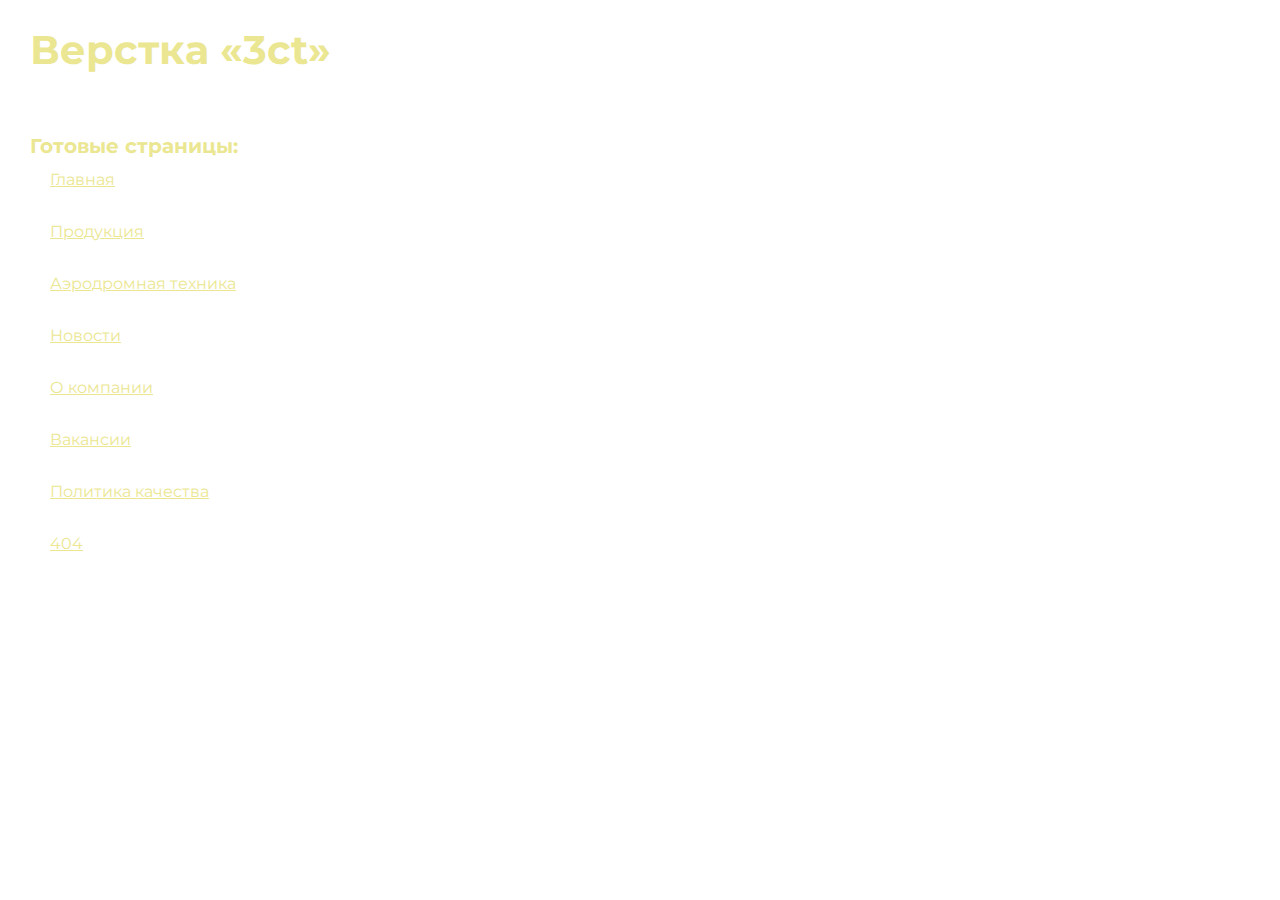
==== commit 3bfa7f52: "Add files via upload" ====
--- a/index.html
+++ b/index.html
@@ -1,424 +1,186 @@
 <!DOCTYPE html>
-<html lang="ru">
+<html>
 
 <head>
-	<title>Главная</title>
 	<meta charset="UTF-8">
-	<meta name="format-detection" content="telephone=no">
-	<!-- <style>body{opacity: 0;}</style> -->
-	<link rel="stylesheet" href="css/style.min.css?_v=20220920172129">
-	<link rel="shortcut icon" href="favicon.ico">
-	<!-- <meta name="robots" content="noindex, nofollow"> -->
 	<meta name="viewport" content="width=device-width, initial-scale=1.0">
+	<title>Верстка «3ct»</title>
 </head>
 
 <body>
-	<div class="wrapper">
-		<header data-scroll="120" data-scroll-show class="header">
-			<div class="header__container header__container_wide">
-				<div class="header__body">
-					<div class="header__menu menu">
-						<button type="button" class="menu__icon icon-menu"><span></span></button>
-						<nav class="menu__body">
-							<ul class="menu__list">
-								<li class="menu__item"><a href="#" class="menu__link">Продукция</a></li>
-								<li class="menu__item"><a href="#" class="menu__link">О компании</a></li>
-								<li class="menu__item"><a href="#" class="menu__link">Новости</a></li>
-								<li class="menu__item"><a href="#" class="menu__link">Вакансии</a></li>
-								<li class="menu__item"><a href="#" class="menu__link">Наши клиенты</a></li>
-								<li class="menu__item"><a href="#" class="menu__link">Контакты</a></li>
-							</ul>
-						</nav>
-					</div>
-					<div class="header__item">
-						<a href="#" class="logo">
-							<img class="logo__image" src="img/logo.svg" alt="logo">
-						</a>
-						<div data-da=".menu__body,767,last" class="header__info info-header">
-							<div class="info-header__link">
-								<a href="tel:+74864691410" class="callback">+7 (4864) 69-14-10</a>
-							</div>
-							<div class="info-header__mail">
-								<a href="mailto:info@zaozst.ru" class="mail">info@zaozst.ru</a>
-							</div>
-							<a href="#" class="adress">303032, Россия, Орловская область,
-								г. Мценск, Автомагистраль</a>
-						</div>
-					</div>
-				</div>
-			</div>
-		</header>
-		<main class="page">
-			<div class="page__info info">
-				<div class="info__content content-info">
-					<div class="content-info__image"><img src="img/mainpage/info/info-second.svg" alt=""></div>
-					<div class="content-info__container">
-						<div class="content-info__body">
-							<h1 class="content-info__title title">ЗАВОД СПЕЦИАЛЬНОЙ ТЕХНИКИ</h1>
-							<p class="content-info__text">Один из крупнейших производителей
-								спецтехники в России.</p>
-							<a href="#" class="button">Продукция</a>
-						</div>
-					</div>
-				</div>
-				<div class="info__image">
-					<img src="img/mainpage/info/info-first.svg" alt="image">
-				</div>
-			</div>
-			<div class="experience">
-				<div class="experience__container">
-					<div class="experience__content">
-						<h3 class="experience__subtitle subtitle">Многолетний опыт</h3>
-						<p class="experience__text">АО «Завод специальной техники», основанное в 2010 г. в городе Мценск,
-							Орловской области — является одним из крупнейших
-							производителей аэродромной спецтехники в России.</p>
-						<p class="experience__text">АО «Завод специальной техники» является участником Национального проекта
-							«Производительность труда».</p>
-					</div>
-					<a href="#" class="experience__image">
-						<picture><source srcset="img/mainpage/info/experience-image.webp" type="image/webp"><img src="img/mainpage/info/experience-image.jpg" alt="image"></picture>
-					</a>
-				</div>
-			</div>
-			<div class="categories">
-				<div class="categories__container">
-					<h2 class="categories__subtitle subtitle">Категории продукции</h2>
-					<div class="categories__body">
-						<div class="categories__item">
-							<div class="categories__content">
-								<div class="categories__inner">
-									<h3 class="categories__subtitle-last subtitle">Аэродромная техника</h3>
-									<ul class="categories__list">
-										<li class="categories__item">
-											Оборудование и спецтехника для обслуживания воздушных судов
-										</li>
-										<li class="categories__item">
-											Оборудование и спецтехника для обслуживания пассажиров и грузов
-										</li>
-										<li class="categories__item">
-											Оборудование и спецтехника для эксплуатационного содержания аэродрома
-										</li>
-									</ul>
-								</div>
-								<a href="#" class="arrow"></a>
-							</div>
-							<a href="#" class="categories__image">
-								<picture><source srcset="img/mainpage/info/experience-image.webp" type="image/webp"><img src="img/mainpage/info/experience-image.jpg" alt="image"></picture>
-							</a>
-						</div>
-					</div>
-					<div class="categories__body">
-						<div class="categories__item">
-							<div class="categories__content">
-								<div class="categories__inner">
-									<h3 class="categories__subtitle-last subtitle">Дорожная и
-										коммунальная техника</h3>
-									<ul class="categories__list">
-										<li class="categories__item">
-											Машины для ямочного ремонта
-										</li>
-										<li class="categories__item">
-											Комбинированные дорожные машины
-										</li>
-										<li class="categories__item">
-											Вакуумные подметально-уборочные машины
-										</li>
-									</ul>
-								</div>
-								<a href="#" class="arrow"></a>
-							</div>
-							<a href="#" class="categories__image">
-								<picture><source srcset="img/mainpage/info/01.webp" type="image/webp"><img src="img/mainpage/info/01.jpg" alt="image"></picture>
-							</a>
-						</div>
-					</div>
-					<div class="categories__body">
-						<div class="categories__item">
-							<div class="categories__content">
-								<div class="categories__inner">
-									<h3 class="categories__subtitle-last subtitle">Техника для бытовых
-										и
-										промышленных отходов</h3>
-									<ul class="categories__list">
-										<li class="categories__item">
-											Мусоровозы с задней загрузкой
-										</li>
-										<li class="categories__item">
-											Мусоровозы для заглубленных контейнеров
-										</li>
-										<li class="categories__item">
-											Компакторы
-										</li>
-									</ul>
-								</div>
-								<a href="#" class="arrow"></a>
-							</div>
-							<a href="#" class="categories__image">
-								<picture><source srcset="img/mainpage/info/02.webp" type="image/webp"><img src="img/mainpage/info/02.jpg" alt="image"></picture>
-							</a>
-						</div>
-					</div>
-				</div>
-			</div>
-			<div class="equipment">
-				<div class="equipment__container">
-					<h3 class="equipment__subtitle subtitle">Техника в наличии</h3>
-				</div>
-				<div class="equipment__slider swiper">
-					<div class="equipment__wrapper swiper-wrapper">
-						<div class="equipment__slide swiper-slide slide-equipment">
-							<div class="slide-equipment__body">
-								<div class="slide-equipment__image">
-									<picture><source srcset="img/mainpage/info/small-head.webp" type="image/webp"><img src="img/mainpage/info/small-head.jpg" alt="image"></picture>
-								</div>
-								<div class="slide-equipment__content">
-									<h3 class="slide-equipment__label label">Стремянка авиационная СА-6</h3>
-									<p class="slide-equipment__text">Буксируемая стремянка авиационная СА-6 предназначена
-										для обеспечения доступа обслуживающего персонала
-										к высокорасположенным узлам при проведении работ
-										по техническому обслуживанию воздушных судов на местах
-										стоянок и ангарах.</p>
-								</div>
-								<div class="slide-equipment__buttons">
-									<a href="#" class="buy">Купить</a>
-									<a href="#" class="more">Подробнее</a>
-								</div>
-							</div>
-						</div>
-						<div class="equipment__slide swiper-slide slide-equipment">
-							<div class="slide-equipment__body">
-								<div class="slide-equipment__image">
-									<picture><source srcset="img/mainpage/info/ca-6.webp" type="image/webp"><img src="img/mainpage/info/ca-6.jpg" alt="image"></picture>
-								</div>
-								<div class="slide-equipment__content">
-									<h3 class="slide-equipment__label label">Стремянка авиационная СА-6</h3>
-									<p class="slide-equipment__text">Буксируемая стремянка авиационная СА-6 предназначена
-										для обеспечения доступа обслуживающего персонала
-										к высокорасположенным узлам при проведении работ
-										по техническому обслуживанию воздушных судов на местах
-										стоянок и ангарах.</p>
-								</div>
-								<div class="slide-equipment__buttons">
-									<a href="#" class="buy">Купить</a>
-									<a href="#" class="more">Подробнее</a>
-								</div>
-							</div>
-						</div>
-						<div class="equipment__slide swiper-slide slide-equipment">
-							<div class="slide-equipment__body">
-								<div class="slide-equipment__image">
-									<picture><source srcset="img/mainpage/info/03.webp" type="image/webp"><img src="img/mainpage/info/03.jpg" alt="image"></picture>
-								</div>
-								<div class="slide-equipment__content">
-									<h3 class="slide-equipment__label label">Стремянка авиационная СА-6</h3>
-									<p class="slide-equipment__text">Буксируемая стремянка авиационная СА-6 предназначена
-										для обеспечения доступа обслуживающего персонала
-										к высокорасположенным узлам при проведении работ
-										по техническому обслуживанию воздушных судов на местах
-										стоянок и ангарах.</p>
-								</div>
-								<div class="slide-equipment__buttons">
-									<a href="#" class="buy">Купить</a>
-									<a href="#" class="more">Подробнее</a>
-								</div>
-							</div>
-						</div>
-						<div class="equipment__slide swiper-slide slide-equipment">
-							<div class="slide-equipment__body">
-								<div class="slide-equipment__image">
-									<picture><source srcset="img/mainpage/info/01.webp" type="image/webp"><img src="img/mainpage/info/01.jpg" alt="image"></picture>
-								</div>
-								<div class="slide-equipment__content">
-									<h3 class="slide-equipment__label label">Стремянка авиационная СА-6</h3>
-									<p class="slide-equipment__text">Буксируемая стремянка авиационная СА-6 предназначена
-										для обеспечения доступа обслуживающего персонала
-										к высокорасположенным узлам при проведении работ
-										по техническому обслуживанию воздушных судов на местах
-										стоянок и ангарах.</p>
-								</div>
-								<div class="slide-equipment__buttons">
-									<a href="#" class="buy">Купить</a>
-									<a href="#" class="more">Подробнее</a>
-								</div>
-							</div>
-						</div>
-						<div class="equipment__slide swiper-slide slide-equipment">
-							<div class="slide-equipment__body">
-								<div class="slide-equipment__image">
-									<picture><source srcset="img/mainpage/info/small-head.webp" type="image/webp"><img src="img/mainpage/info/small-head.jpg" alt="image"></picture>
-								</div>
-								<div class="slide-equipment__content">
-									<h3 class="slide-equipment__label label">Стремянка авиационная СА-6</h3>
-									<p class="slide-equipment__text">Буксируемая стремянка авиационная СА-6 предназначена
-										для обеспечения доступа обслуживающего персонала
-										к высокорасположенным узлам при проведении работ
-										по техническому обслуживанию воздушных судов на местах
-										стоянок и ангарах.</p>
-								</div>
-								<div class="slide-equipment__buttons">
-									<a href="#" class="buy">Купить</a>
-									<a href="#" class="more">Подробнее</a>
-								</div>
-							</div>
-						</div>
-					</div>
-				</div>
-			</div>
-			<div class="our-clients">
-				<div class="our-clients__container">
-					<h3 class="equipment__subtitle subtitle">Наши клиенты</h3>
-					<div class="our-clients__items">
-						<div class="our-clients__item">
-							<div class="our-clients__image">
-								<picture><source srcset="img/mainpage/info/client.webp" type="image/webp"><img src="img/mainpage/info/client.jpg" alt="image"></picture>
-							</div>
-						</div>
-						<div class="our-clients__item">
-							<div class="our-clients__image">
-								<picture><source srcset="img/mainpage/info/client.webp" type="image/webp"><img src="img/mainpage/info/client.jpg" alt="image"></picture>
-							</div>
-						</div>
-						<div class="our-clients__item">
-							<div class="our-clients__image">
-								<picture><source srcset="img/mainpage/info/client.webp" type="image/webp"><img src="img/mainpage/info/client.jpg" alt="image"></picture>
-							</div>
-						</div>
-						<div class="our-clients__item">
-							<div class="our-clients__image">
-								<picture><source srcset="img/mainpage/info/client.webp" type="image/webp"><img src="img/mainpage/info/client.jpg" alt="image"></picture>
-							</div>
-						</div>
-						<div class="our-clients__item">
-							<div class="our-clients__image">
-								<picture><source srcset="img/mainpage/info/client.webp" type="image/webp"><img src="img/mainpage/info/client.jpg" alt="image"></picture>
-							</div>
-						</div>
-						<div class="our-clients__item">
-							<div class="our-clients__image">
-								<picture><source srcset="img/mainpage/info/client.webp" type="image/webp"><img src="img/mainpage/info/client.jpg" alt="image"></picture>
-							</div>
-						</div>
-						<div class="our-clients__item">
-							<div class="our-clients__image">
-								<picture><source srcset="img/mainpage/info/client.webp" type="image/webp"><img src="img/mainpage/info/client.jpg" alt="image"></picture>
-							</div>
-						</div>
-						<div class="our-clients__item">
-							<div class="our-clients__image">
-								<picture><source srcset="img/mainpage/info/client.webp" type="image/webp"><img src="img/mainpage/info/client.jpg" alt="image"></picture>
-							</div>
-						</div>
-						<div class="our-clients__item">
-							<div class="our-clients__image">
-								<picture><source srcset="img/mainpage/info/client.webp" type="image/webp"><img src="img/mainpage/info/client.jpg" alt="image"></picture>
-							</div>
-						</div>
-						<div class="our-clients__item">
-							<div class="our-clients__image">
-								<picture><source srcset="img/mainpage/info/client.webp" type="image/webp"><img src="img/mainpage/info/client.jpg" alt="image"></picture>
-							</div>
-						</div>
-					</div>
-				</div>
-			</div>
-		</main>
-		<footer class="footer">
-			<div class="footer__container">
-				<div class="footer__items">
-					<div data-da=".footer__items,1305,last" class="footer__item item-footer item-footer_logo">
-						<a href="#" class="item-footer__logo logo">
-							<img class="logo__footer" src="img/mainpage/info/logo-col.svg" alt="logo">
-							<picture><source srcset="img/mainpage/info/black-decor.webp" type="image/webp"><img class="decor" src="img/mainpage/info/black-decor.png" alt="image"></picture>
-						</a>
-						<a href="#" class="item-footer__link">АО «Завод специальной техники»</a>
-						<a href="#" class="item-footer__link">2022. Все права защищены</a>
-					</div>
-					<div class="footer__item item-footer item-footer_company">
-						<div data-spollers="767.98,max" class="spollers">
-							<div class="spollers__item">
-								<button type="button" data-spoller class="spollers__title">Компания</button>
-								<div class="spollers__body">
-									<ul class="spollers__list">
-										<li class="spollers__info">
-											<a href="#" class="spollers__link">О компании</a>
-										</li>
-										<li class="spollers__info">
-											<a href="#" class="spollers__link">Новости</a>
-										</li>
-										<li class="spollers__info">
-											<a href="#" class="spollers__link">Вакансии</a>
-										</li>
-									</ul>
-								</div>
-							</div>
-						</div>
-					</div>
-					<div class="footer__item item-footer item-footer_products">
-						<div data-spollers="767.98,max" class="spollers">
-							<div class="spollers__item">
-								<button type="button" data-spoller class="spollers__title">Продукция</button>
-								<div class="spollers__body">
-									<ul class="spollers__list">
-										<li class="spollers__info">
-											<a href="#" class="spollers__link">Аэродромная
-												техника</a>
-										</li>
-										<li class="spollers__info">
-											<a href="#" class="spollers__link">Дорожная и
-												коммунальная техника</a>
-										</li>
-										<li class="spollers__info">
-											<a href="#" class="spollers__link">Техника для бытовых
-												и
-												промышленных отходов</a>
-										</li>
-									</ul>
-								</div>
-							</div>
-						</div>
-					</div>
-					<div class="footer__item item-footer item-footer_contacts">
-						<div class="item-footer__title item-footer__title_contacts">Контакты</div>
-						<ul class="item-footer__list">
-							<li class="item-footer__item">
-								<a href="#" class="item-footer__link-phone">+7 (4864) 69-14-10</a>
-							</li>
-							<li class="item-footer__item">
-								<a href="#" class="item-footer__link-mail">info@zaozst.ru</a>
-							</li>
-							<li class="item-footer__item">
-								<a href="#" class="item-footer__link-adress">303032, Россия, Орловская область,
-									г. Мценск, Автомагистраль</a>
-							</li>
-						</ul>
-					</div>
-					<div class="footer__item item-footer item-footer_content">
-						<div class="item-footer__content">
-							<div class="item-footer__element">
-								<a href="#" class="item-footer__title item-footer__title_content">Политика качества</a>
-							</div>
-							<a href="#" class="item-footer__title item-footer__title_content">Сервис</a>
-						</div>
-						<div data-da=".item-footer_logo,892,last" class="item-footer__author">by dorohov.design</div>
-					</div>
+	<div class="rootpage">
+		<h1>Верстка «3ct»</h1>
+		<div class="rootpage__info">
+			Особенности проекта
+		</div>
+		<h2>Готовые страницы:</h2>
+		<ol class="rootpage__list">
+			<li><a target="_blank" href="home.html">Главная</a></li>
+		</ol>
+		<ol class="rootpage__list">
+			<li><a target="_blank" href="products.html">Продукция</a></li>
+		</ol>
+		<ol class="rootpage__list">
+			<li><a target="_blank" href="technique.html">Аэродромная
+					техника</a></li>
+		</ol>
+		<ol class="rootpage__list">
+			<li><a target="_blank" href="news.html">Новости
+				</a></li>
+		</ol>
+		<ol class="rootpage__list">
+			<li><a target="_blank" href="about-us.html">О компании</a></li>
+		</ol>
+		<ol class="rootpage__list">
+			<li><a target="_blank" href="vacancies.html">Вакансии</a></li>
+		</ol>
+		<ol class="rootpage__list">
+			<li><a target="_blank" href="policty.html">Политика качества</a></li>
+		</ol>
+		<ol class="rootpage__list">
+			<li><a target="_blank" href="404.html">404</a></li>
+		</ol>
+	</div>
+</body>
+<style>
+	@charset "UTF-8";
+	@import url("https://fonts.googleapis.com/css?family=Montserrat:regular,700&display=swap");
 
-				</div>
-			</div>
-		</footer>
-	</div>
-	<!-- 
-<div id="popup" aria-hidden="true" class="popup">
-	<div class="popup__wrapper">
-		<div class="popup__content">
-			<button data-close type="button" class="popup__close">Закрыть</button>
-			<div class="popup__text">
-			</div>
-		</div>
-	</div>
-</div>
- -->
+	*,
+	*::before,
+	*::after {
+		padding: 0px;
+		margin: 0px;
+		border: 0px;
+		box-sizing: border-box;
+	}
 
-	<script src="js/app.min.js?_v=20220920172129"></script>
-</body>
+	html,
+	body {
+		height: 100%;
+		margin: 0;
+		padding: 0;
+		min-width: 320px;
+		width: 100%;
+		color: #fff;
+	}
+
+	body {
+		font-family: Montserrat;
+		font-size: 100%;
+		line-height: 1;
+		font-size: 1rem;
+	}
+
+	a {
+		text-decoration: underline;
+		color: #ebe691
+	}
+
+	a:visited {
+		text-decoration: underline;
+		color: #aaa768;
+	}
+
+	a:hover {
+		text-decoration: none;
+	}
+
+	ul li {
+		list-style: none;
+	}
+
+	img {
+		vertical-align: top;
+	}
+
+	.wrapper {
+		width: 100%;
+		min-height: 100%;
+		overflow: hidden;
+	}
+
+	.rootpage {
+		padding: 30px;
+		display: flex;
+		flex-direction: column;
+		align-items: flex-start;
+	}
+
+	@media (max-width: 767px) {
+		.rootpage {
+			padding: 30px 15px;
+		}
+	}
+
+	h1 {
+		color: #ebe691;
+		font-size: 2.5rem;
+		margin: 0px 0px 1.25rem 0px;
+	}
+
+	@media (max-width: 767px) {
+		h1 {
+			font-size: 1.85rem;
+			margin: 0px 0px 1.25rem 0px;
+		}
+	}
+
+	h2 {
+		color: #ebe691;
+		font-size: 1.25rem;
+		margin: 0px 0px 1rem 0px;
+	}
+
+	@media (max-width: 767px) {
+		h2 {
+			font-size: 1.125rem;
+			margin: 0px 0px 1rem 0px;
+		}
+	}
+
+	.rootpage__info {
+		line-height: 140%;
+		margin: 0px 0px 1.5rem 0px;
+	}
+
+	.rootpage__list {
+		margin: 0px 0px 2.25rem 1.25rem;
+	}
+
+	.rootpage__list li:not(:last-child) {
+		margin: 0px 0px 15px 0px;
+	}
+
+	.rootpage__contacts,
+	.rootpage__tnx {
+		border-radius: 200px;
+		padding: 20px 65px;
+		line-height: 140%;
+	}
+
+	@media (max-width: 767px) {
+
+		.rootpage__contacts,
+		.rootpage__tnx {
+			border-radius: 40px;
+			padding: 20px;
+		}
+	}
+
+	.rootpage__contacts {
+		background: #32b5a4;
+
+	}
+
+	.rootpage__contacts a {
+		color: #ebe691;
+	}
+
+	.rootpage__tnx {
+		background: #c22d63;
+		margin: 0px 0px 1rem 0px;
+	}
+</style>
 
 </html>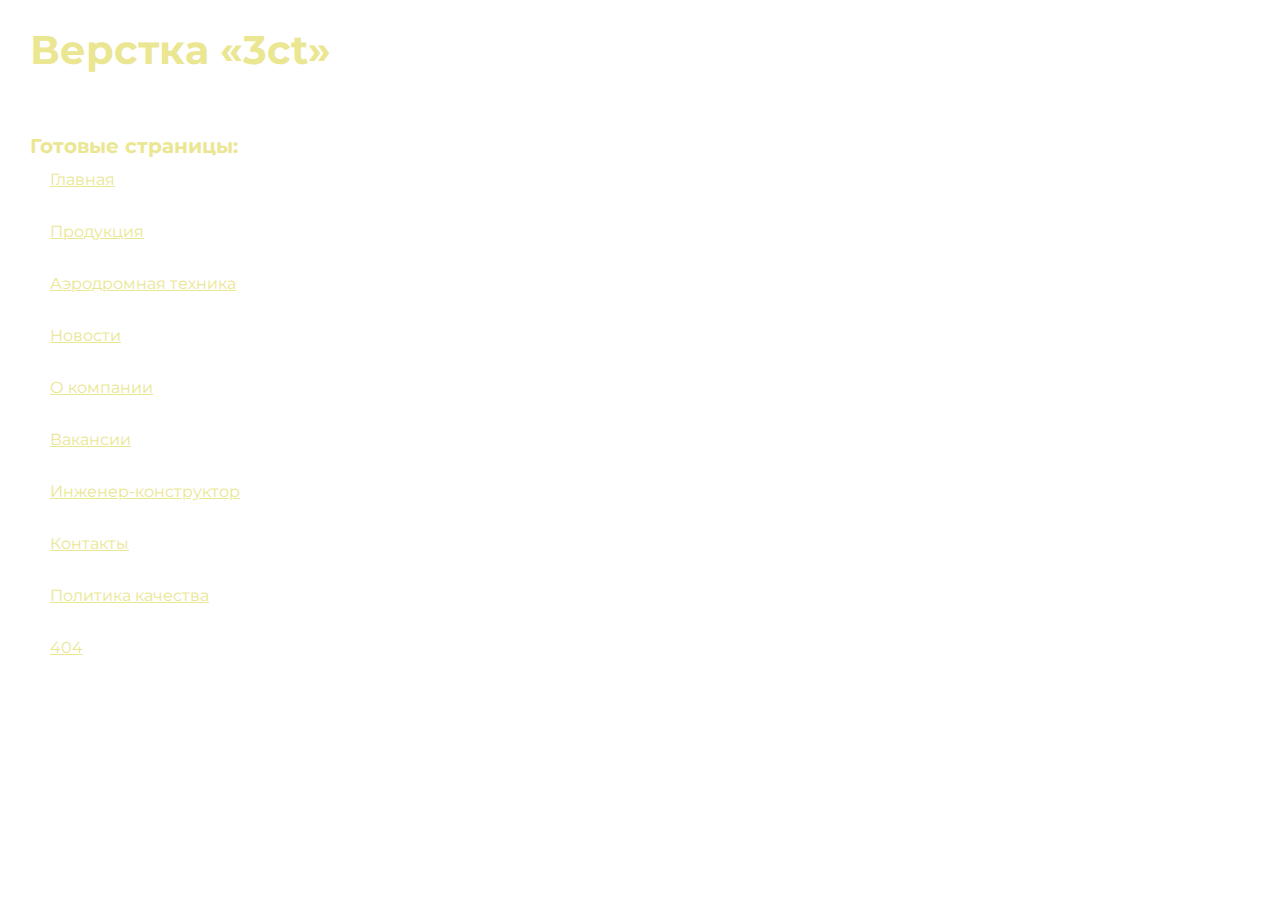
==== commit 55cd8b13: "ffffffff" ====
--- a/index.html
+++ b/index.html
@@ -33,6 +33,12 @@
 		</ol>
 		<ol class="rootpage__list">
 			<li><a target="_blank" href="vacancies.html">Вакансии</a></li>
+		</ol>
+		<ol class="rootpage__list">
+			<li><a target="_blank" href="sub-vacancies.html">Инженер-конструктор</a></li>
+		</ol>
+		<ol class="rootpage__list">
+			<li><a target="_blank" href="contacts.html">Контакты</a></li>
 		</ol>
 		<ol class="rootpage__list">
 			<li><a target="_blank" href="policty.html">Политика качества</a></li>
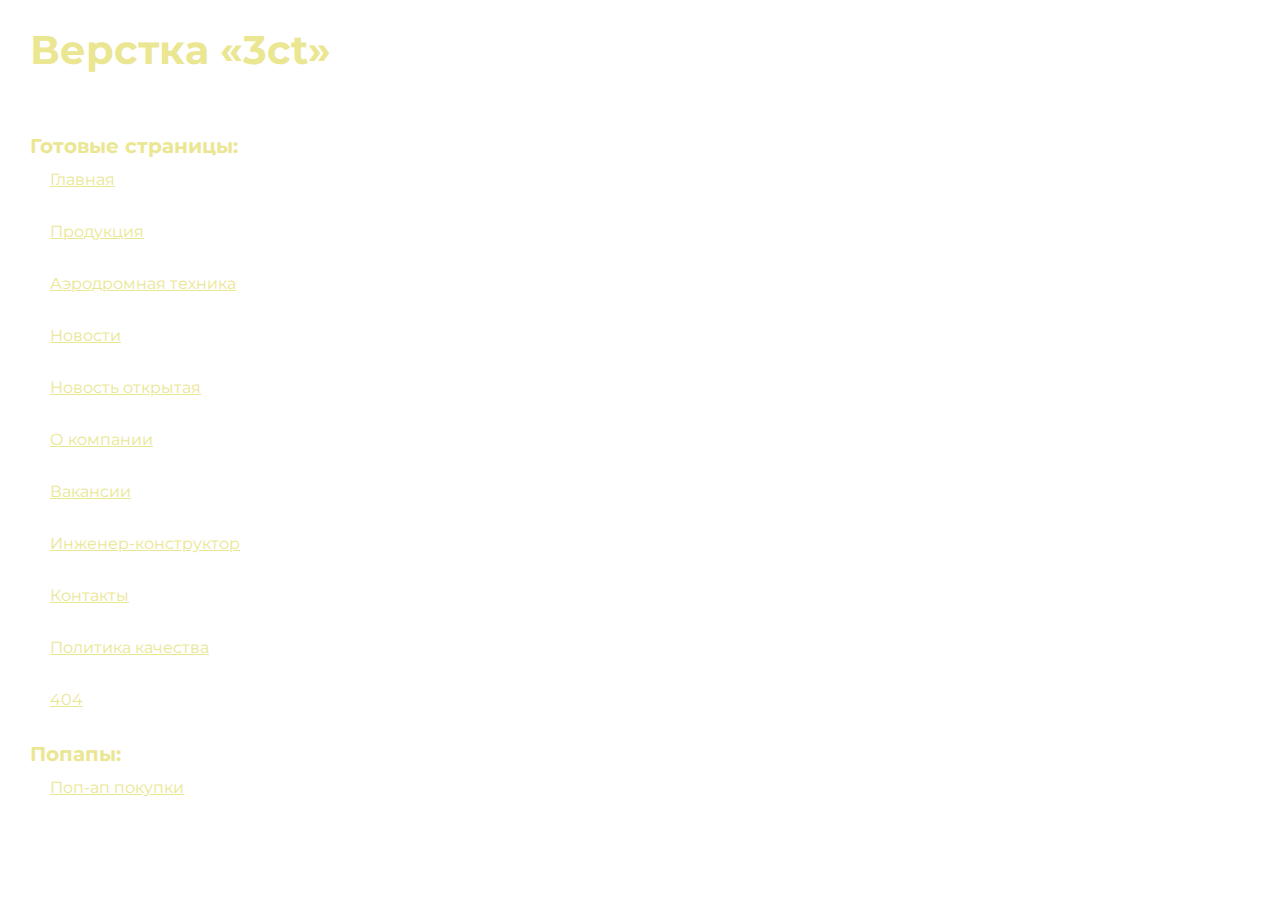
==== commit d5b32187: "Add files via upload" ====
--- a/index.html
+++ b/index.html
@@ -29,6 +29,10 @@
 				</a></li>
 		</ol>
 		<ol class="rootpage__list">
+			<li><a target="_blank" href="sub-news.html">Новость открытая
+				</a></li>
+		</ol>
+		<ol class="rootpage__list">
 			<li><a target="_blank" href="about-us.html">О компании</a></li>
 		</ol>
 		<ol class="rootpage__list">
@@ -45,6 +49,10 @@
 		</ol>
 		<ol class="rootpage__list">
 			<li><a target="_blank" href="404.html">404</a></li>
+		</ol>
+		<h2>Попапы:</h2>
+		<ol class="rootpage__list">
+			<li><a target="_blank" href="home.html#popup">Поп-ап покупки</a></li>
 		</ol>
 	</div>
 </body>
